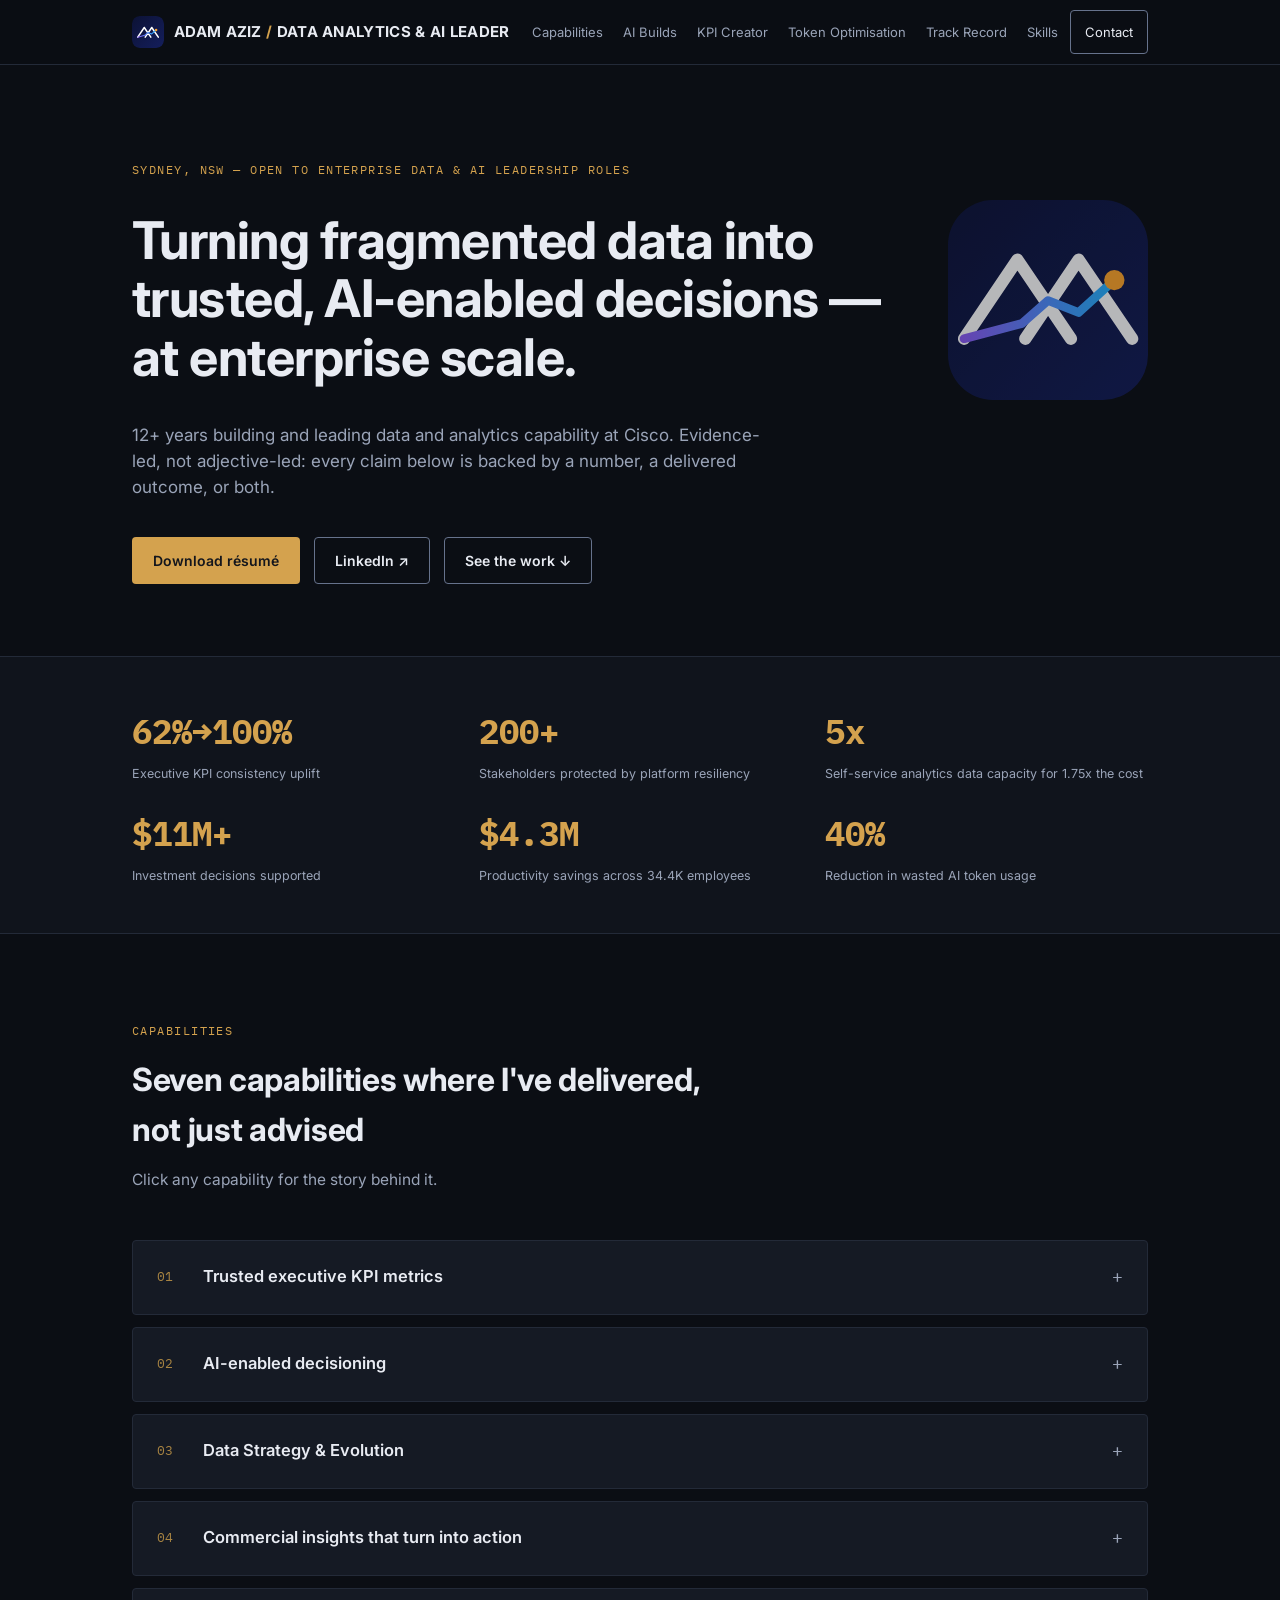
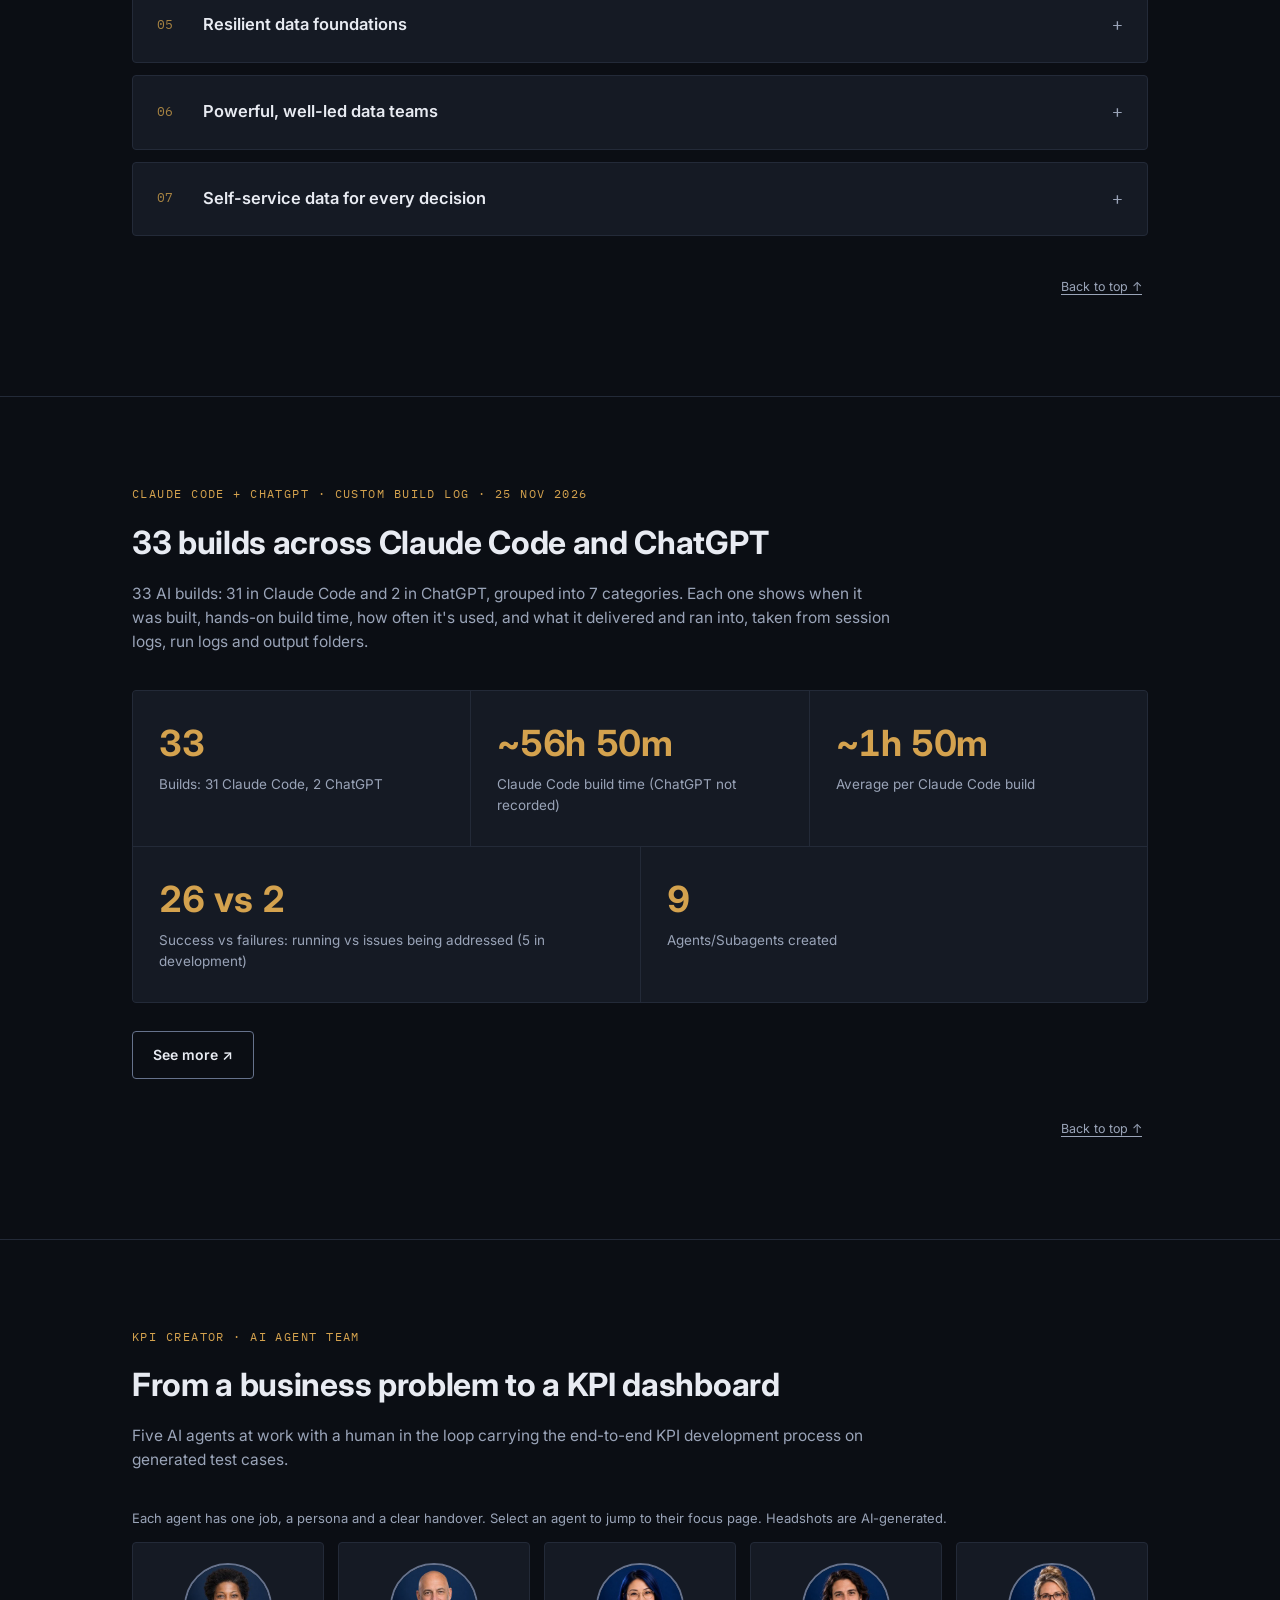
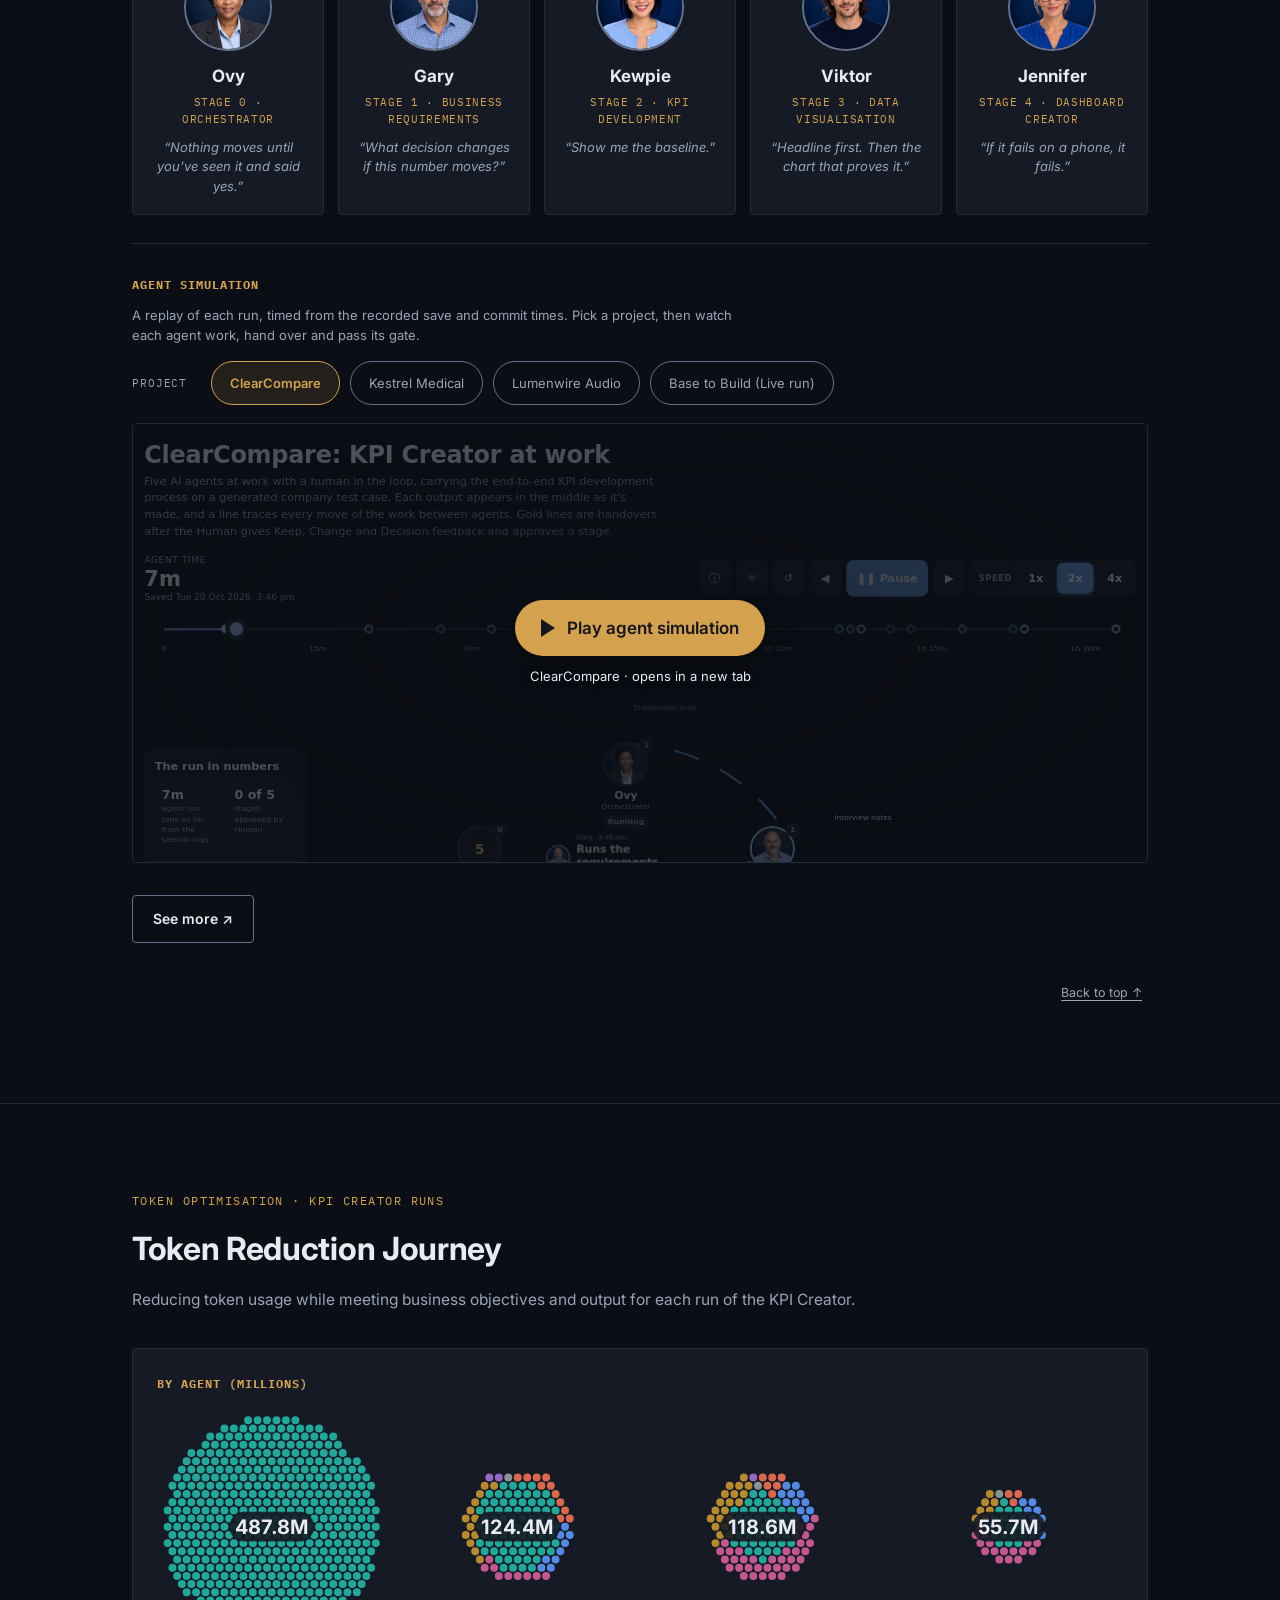
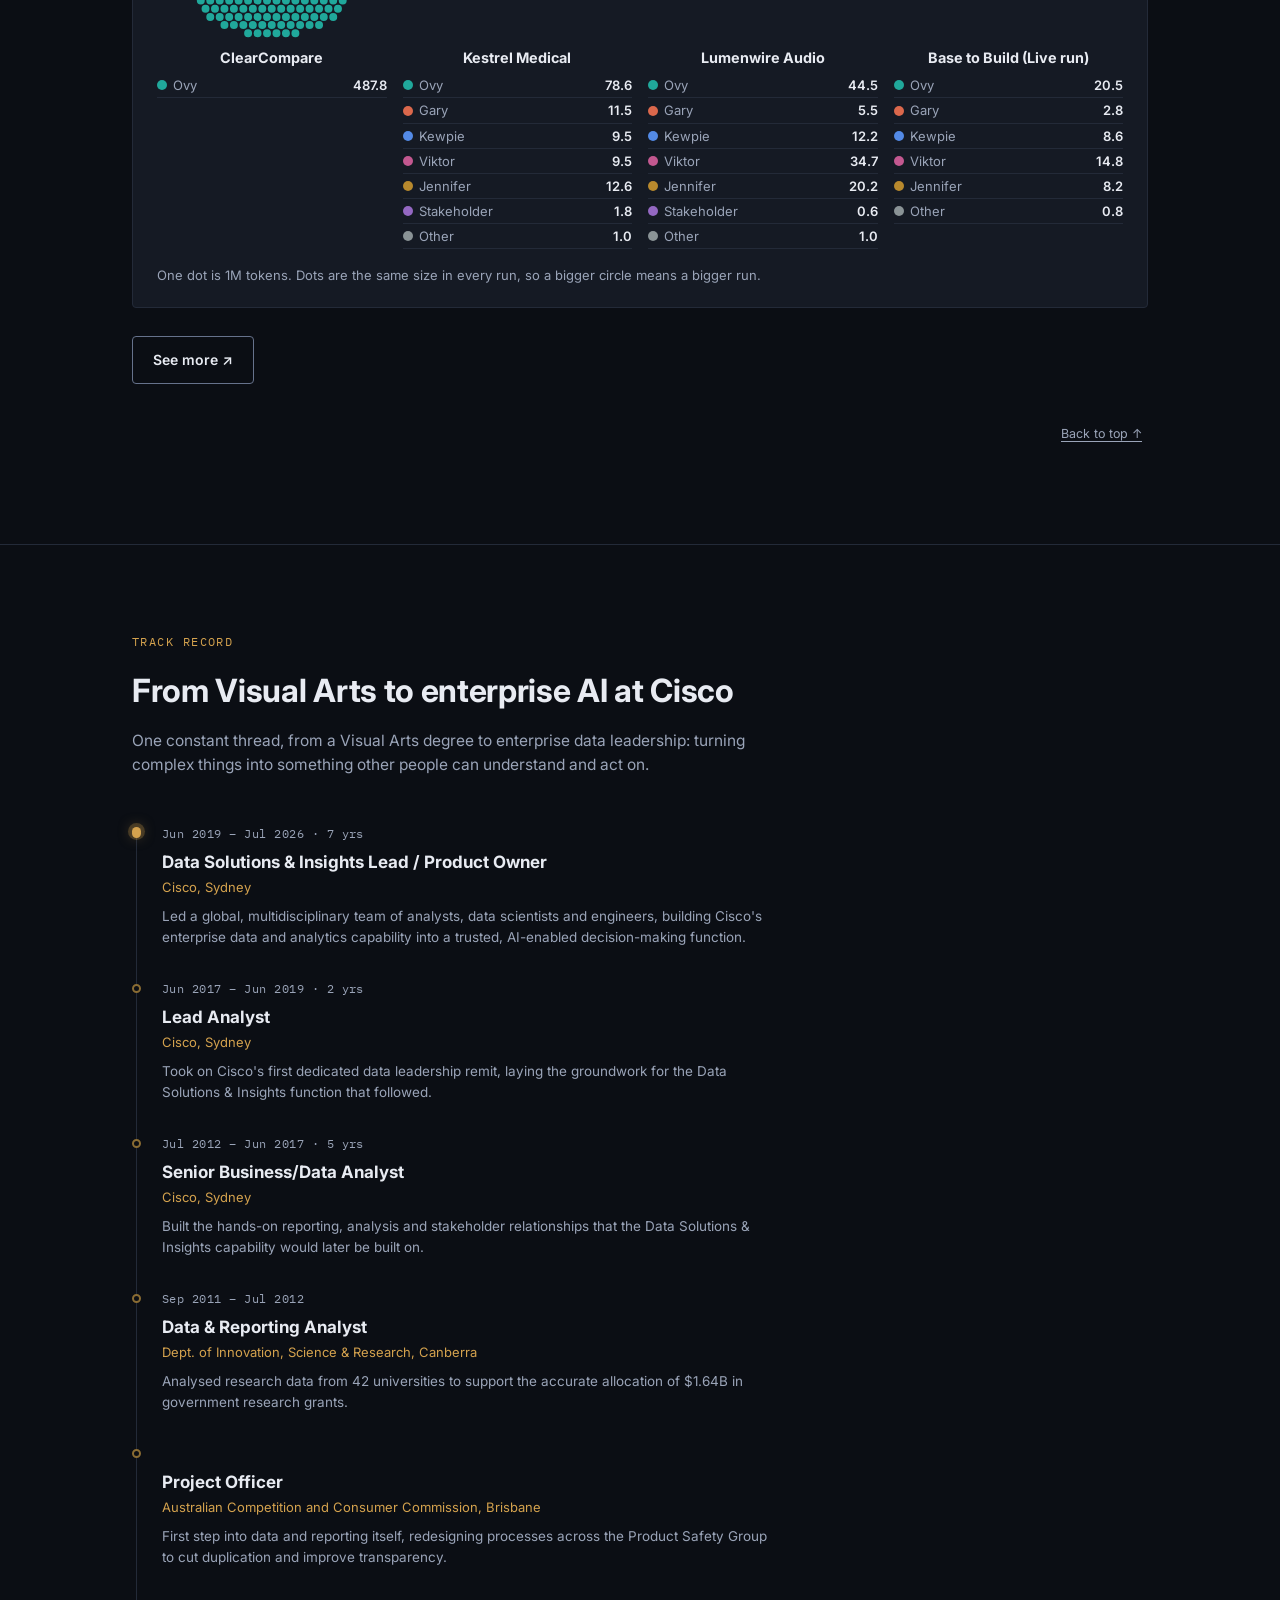
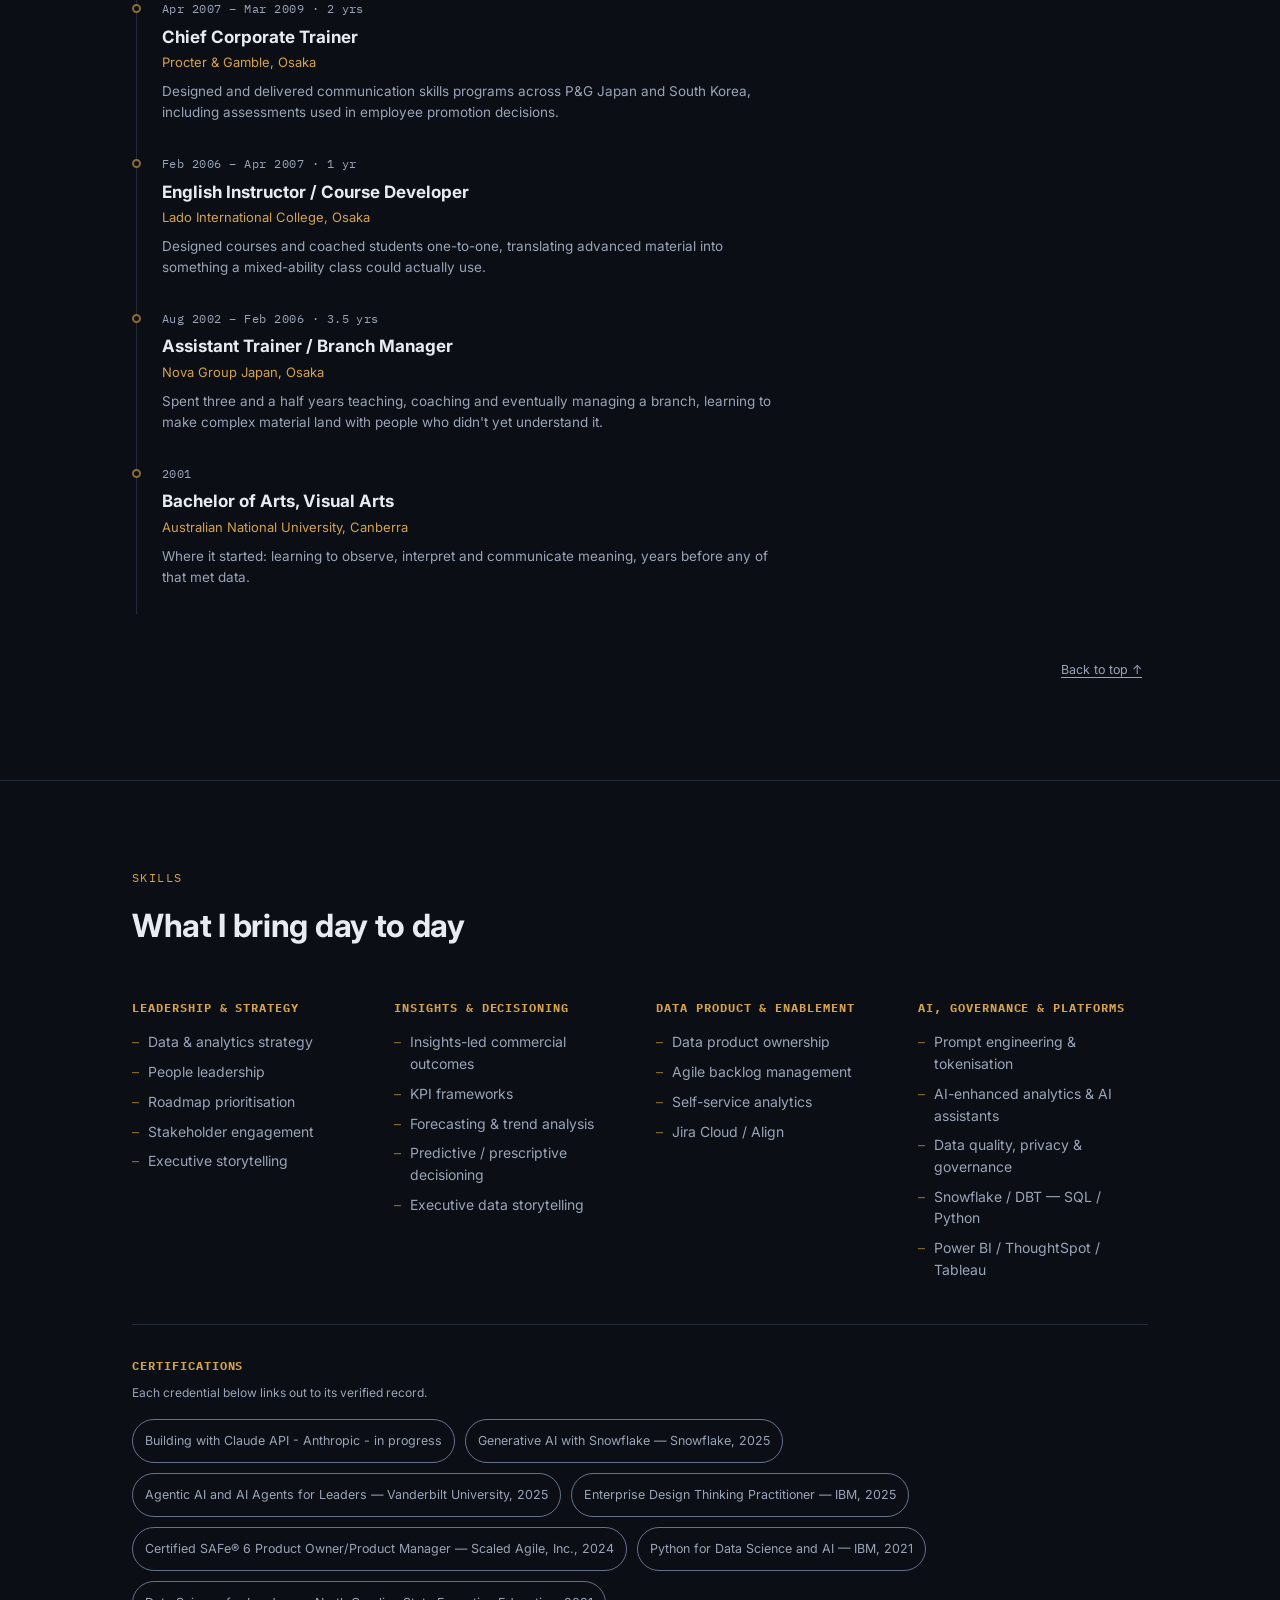
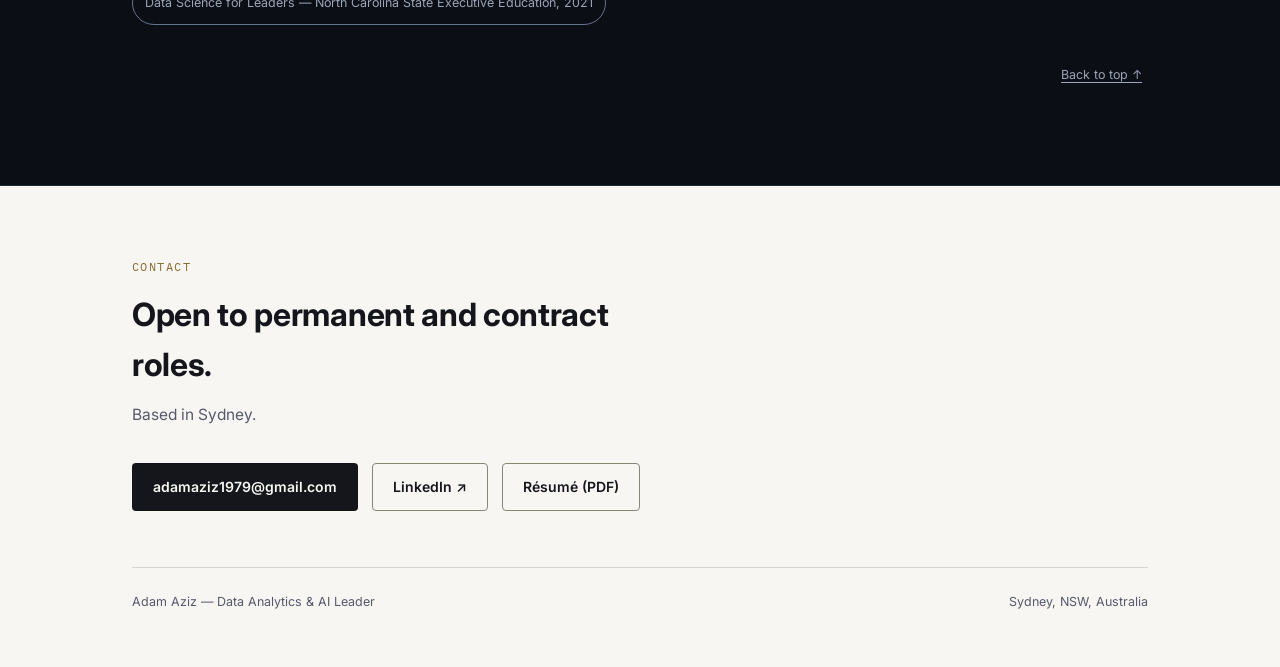
==== index.html @ 9c85c57e "AI Builds section: as at 25 Nov 2026 (matches AI Build Log) Co-Authored-By: Claude Opus 5.5 <noreply" ====
<!DOCTYPE html>
<html lang="en-AU">
<head>
<meta charset="UTF-8">
<meta name="viewport" content="width=device-width, initial-scale=1.0, viewport-fit=cover">
<meta name="color-scheme" content="dark">
<title>Adam Aziz, Data &amp; AI Leader</title>
<link rel="icon" type="image/png" sizes="32x32" href="assets/favicon-32.png">
<link rel="apple-touch-icon" href="assets/apple-touch-icon.png">
<meta property="og:type" content="website">
<meta property="og:title" content="Adam Aziz, Data &amp; AI Leader">
<meta property="og:description" content="Adam Aziz — data and analytics leader. Trusted executive KPI metrics, AI-enabled decisioning, commercial insights, resilient data foundations, team leadership, enterprise analytics modernisation.">
<meta property="og:url" content="https://adamaziz1979.github.io/AdamAziz_DataProfessional/">
<meta property="og:image" content="https://adamaziz1979.github.io/AdamAziz_DataProfessional/assets/og-adam-aziz-data-ai-leader.jpg">
<meta property="og:image:width" content="1200">
<meta property="og:image:height" content="627">
<meta property="og:image:alt" content="Adam Aziz, Data and AI Leader. Turning fragmented data into trusted, AI-enabled decisions at enterprise scale.">
<meta name="twitter:card" content="summary_large_image">
<meta name="twitter:title" content="Adam Aziz, Data &amp; AI Leader">
<meta name="twitter:description" content="Adam Aziz — data and analytics leader. Trusted executive KPI metrics, AI-enabled decisioning, commercial insights, resilient data foundations, team leadership, enterprise analytics modernisation.">
<meta name="twitter:image" content="https://adamaziz1979.github.io/AdamAziz_DataProfessional/assets/og-adam-aziz-data-ai-leader.jpg">
<meta name="description" content="Adam Aziz — data and analytics leader. Trusted executive KPI metrics, AI-enabled decisioning, commercial insights, resilient data foundations, team leadership, enterprise analytics modernisation.">
<link rel="preconnect" href="https://fonts.googleapis.com">
<link href="https://fonts.googleapis.com/css2?family=Inter:wght@400;500;600;700&family=IBM+Plex+Mono:wght@500;600&display=swap" rel="stylesheet">
<style>
  :root {
    --bg: #0b0e14;
    --bg-alt: #10141c;
    --panel: #151a24;
    --border: #232a38;
    --text: #e8ebf2;
    --text-dim: #9aa4b8;
    --accent: #d4a24e;
    --accent-dim: #8a6c33;
    --accent-soft: #a88442;
    --border-strong: #66728c;
    --white-line: #d8d5cd;
    --white-line-strong: #8a8578;
    --nav-glass: rgba(11, 14, 20, 0.88);
    --white-bg: #f7f6f3;
    --white-text: #14161c;
    --white-dim: #55596b;
    --mono: "IBM Plex Mono", ui-monospace, SFMono-Regular, Menlo, monospace;
    --sans: "Inter", -apple-system, BlinkMacSystemFont, "Segoe UI", sans-serif;
    --radius: 4px;
  }

  * { box-sizing: border-box; margin: 0; padding: 0; }

  html { scroll-behavior: smooth; }

  body {
    font-family: var(--sans);
    background: var(--bg);
    color: var(--text);
    line-height: 1.55;
    -webkit-font-smoothing: antialiased;
  }

  a { color: inherit; }

  .wrap {
    max-width: 1080px;
    margin: 0 auto;
    padding: 0 32px;
  }

  /* NAV */
  header.nav {
    position: sticky;
    top: 0;
    z-index: 50;
    background: var(--nav-glass);
    backdrop-filter: blur(8px);
    border-bottom: 1px solid var(--border);
  }

  .nav .wrap {
    display: flex;
    align-items: center;
    justify-content: space-between;
    height: 64px;
  }

  .nav-name {
    font-weight: 700;
    letter-spacing: 0.02em;
    font-size: 0.9375rem;
  }

  .nav-name span { color: var(--accent); }

  .nav-name { display: flex; align-items: center; min-width: 0; }
  .nav-logo { display: block; flex-shrink: 0; margin-right: 10px; border-radius: 8px; }
  .nav-logo img { display: block; width: 32px; height: 32px; border-radius: 8px; }
  .nav-logo:focus-visible { outline: 2px solid var(--accent); outline-offset: 2px; }

  .nav-links {
    display: flex;
    gap: 28px;
    list-style: none;
    font-size: 0.8125rem;
    color: var(--text-dim);
  }

  .nav-links a { text-decoration: none; transition: color 0.15s; }
  .nav-links a:hover { color: var(--accent); }

  .nav-links li:last-child a {
    color: var(--text);
    border: 1px solid var(--border);
    padding: 7px 14px;
    border-radius: var(--radius);
  }
  .nav-links li:last-child a:hover { border-color: var(--accent); color: var(--accent); }

  @media (max-width: 720px) {
    .nav-links { display: none; }
  }

  /* HERO */
  .hero {
    padding: 96px 0 72px;
    border-bottom: 1px solid var(--border);
  }

  .eyebrow {
    font-family: var(--mono);
    font-size: 0.75rem;
    letter-spacing: 0.12em;
    text-transform: uppercase;
    color: var(--accent);
    margin-bottom: 20px;
  }

  .hero h1 {
    font-size: clamp(2rem, 5vw, 3.25rem);
    font-weight: 700;
    line-height: 1.12;
    max-width: 780px;
    letter-spacing: -0.01em;
  }

  .hero-head { display: flex; align-items: center; justify-content: space-between; gap: 40px; }
  .hero-logo { flex-shrink: 0; width: 200px; height: 200px; border-radius: 45px; opacity: 0.7; }
  @media (max-width: 860px) { .hero-logo { width: 136px; height: 136px; border-radius: 31px; } }
  @media (max-width: 600px) {
    .hero-head { align-items: flex-start; gap: 16px; }
    .hero-logo { width: 64px; height: 64px; border-radius: 15px; margin-top: 6px; }
  }

  .hero p.lede {
    margin-top: 22px;
    max-width: 640px;
    font-size: 1.0625rem;
    color: var(--text-dim);
  }

  .hero-ctas {
    margin-top: 36px;
    display: flex;
    gap: 14px;
    flex-wrap: wrap;
  }

  .btn {
    display: inline-flex;
    align-items: center;
    gap: 8px;
    padding: 12px 20px;
    border-radius: var(--radius);
    font-size: 0.875rem;
    font-weight: 600;
    text-decoration: none;
    border: 1px solid transparent;
    transition: transform 0.15s, opacity 0.15s;
  }
  .btn:hover { transform: translateY(-1px); }

  .btn-primary { background: var(--accent); color: var(--white-text); }
  .btn-primary:hover { opacity: 0.92; }

  .btn-ghost { border-color: var(--border); color: var(--text); }
  .btn-ghost:hover { border-color: var(--accent); color: var(--accent); }

  /* STAT STRIP */
  .stats {
    padding: 48px 0;
    border-bottom: 1px solid var(--border);
    background: var(--bg-alt);
  }

  .stats .wrap {
    display: grid;
    grid-template-columns: repeat(4, 1fr);
    gap: 24px;
  }

  .stat .num {
    font-family: var(--mono);
    font-size: clamp(1.5rem, 3vw, 2.125rem);
    font-weight: 700;
    color: var(--accent);
  }

  .stat .label {
    margin-top: 6px;
    font-size: 0.7812rem;
    color: var(--text-dim);
  }

  @media (max-width: 720px) {
    .stats .wrap { grid-template-columns: repeat(2, 1fr); }
  }

  /* SECTION HEADS */
  section { padding: 88px 0; border-bottom: 1px solid var(--border); }

  .section-head { max-width: 620px; margin-bottom: 48px; }

  .section-tag {
    font-family: var(--mono);
    font-size: 0.75rem;
    letter-spacing: 0.12em;
    text-transform: uppercase;
    color: var(--accent);
    margin-bottom: 14px;
  }

  .section-head h2 {
    font-size: clamp(1.5rem, 3vw, 2rem);
    font-weight: 700;
    letter-spacing: -0.01em;
  }

  .section-head p { margin-top: 14px; color: var(--text-dim); font-size: 0.9688rem; }

  /* PILLARS */
  .pillars { display: flex; flex-direction: column; gap: 12px; }

  .pillar {
    border: 1px solid var(--border);
    border-radius: var(--radius);
    background: var(--panel);
    overflow: hidden;
  }

  .pillar-head {
    display: flex;
    align-items: center;
    gap: 20px;
    padding: 22px 24px;
    cursor: pointer;
    user-select: none;
  }

  .pillar-num {
    font-family: var(--mono);
    color: var(--accent-dim);
    font-size: 0.8125rem;
    width: 26px;
    flex-shrink: 0;
  }

  .pillar-title { font-weight: 600; font-size: 1.0312rem; flex: 1; }

  .pillar-toggle {
    font-family: var(--mono);
    color: var(--text-dim);
    font-size: 1.125rem;
    transition: transform 0.2s;
    flex-shrink: 0;
  }

  .pillar.open .pillar-toggle { transform: rotate(45deg); color: var(--accent); }

  .pillar-body {
    max-height: 0;
    overflow: hidden;
    transition: max-height 0.3s ease;
    border-top: 1px solid transparent;
  }

  .pillar-body-inner { padding: 26px 24px 30px 70px; }

  .star-grid {
    display: grid;
    grid-template-columns: 90px 1fr;
    row-gap: 14px;
    column-gap: 18px;
    font-size: 0.9062rem;
  }

  .star-label {
    font-family: var(--mono);
    color: var(--accent);
    font-size: 0.75rem;
    letter-spacing: 0.08em;
    text-transform: uppercase;
    padding-top: 2px;
  }

  .star-text { color: var(--text-dim); }
  .star-text strong { color: var(--text); font-weight: 600; }

  @media (max-width: 720px) {
    .pillar-body-inner { padding: 22px 20px 26px 20px; }
    .star-grid { grid-template-columns: 1fr; row-gap: 4px; }
    .star-label { margin-top: 10px; }
  }

  /* TIMELINE */
  .timeline-badge {
    font-family: var(--mono);
    font-size: 0.6562rem;
    letter-spacing: 0.08em;
    text-transform: uppercase;
    color: var(--accent);
    border: 1px solid var(--accent-dim);
    padding: 3px 8px;
    border-radius: 3px;
    margin-left: 10px;
    vertical-align: middle;
  }

  :root {
    --tl-foundations: #6ea8ff;
    --tl-ai: #d4a24e;
    --tl-pbr: #7fd9c4;
  }

  .tl-legend {
    display: flex;
    gap: 24px;
    flex-wrap: wrap;
    margin-bottom: 28px;
    font-size: 0.7812rem;
    color: var(--text-dim);
  }

  .tl-legend-item { display: flex; align-items: center; gap: 8px; }

  .tl-dot { width: 8px; height: 8px; border-radius: 50%; display: inline-block; }
  .tl-dot--foundations { background: var(--tl-foundations); }
  .tl-dot--ai { background: var(--tl-ai); }
  .tl-dot--pbr { background: var(--tl-pbr); }

  .tl-track {
    position: relative;
    display: flex;
    gap: 18px;
    overflow-x: auto;
    padding: 28px 4px 20px;
    scroll-snap-type: x proximity;
  }

  .tl-track::-webkit-scrollbar { height: 6px; }
  .tl-track::-webkit-scrollbar-thumb { background: var(--border); border-radius: 3px; }

  .tl-line {
    position: absolute;
    top: 0;
    left: 4px;
    right: 4px;
    height: 1px;
    background: var(--border);
  }

  .tl-card {
    scroll-snap-align: start;
    flex: 0 0 260px;
    border: 1px solid var(--border);
    border-top: 3px solid var(--tl-foundations);
    border-radius: var(--radius);
    background: var(--panel);
    padding: 20px;
  }

  .tl-card--ai { border-top-color: var(--tl-ai); }
  .tl-card--pbr { border-top-color: var(--tl-pbr); }

  .tl-quarter {
    font-family: var(--mono);
    font-size: 0.7188rem;
    letter-spacing: 0.06em;
    color: var(--text-dim);
    margin-bottom: 10px;
  }

  .tl-card h4 { font-size: 0.9062rem; font-weight: 600; margin-bottom: 10px; line-height: 1.3; }
  .tl-card p { font-size: 0.8125rem; color: var(--text-dim); }

  .tl-source {
    margin-top: 8px;
    font-size: 0.7812rem;
    color: var(--text-dim);
  }
  .tl-source a { color: var(--accent); text-decoration: none; }
  .tl-source a:hover { text-decoration: underline; }

  @media (max-width: 720px) {
    .tl-track { padding-top: 20px; }
    .tl-card { flex-basis: 240px; }
  }

  /* SKILLS */
  .skills-grid {
    display: grid;
    grid-template-columns: repeat(auto-fit, minmax(220px, 1fr));
    gap: 32px;
  }

  .skills-group h3 {
    font-family: var(--mono);
    font-size: 0.75rem;
    letter-spacing: 0.08em;
    text-transform: uppercase;
    color: var(--accent);
    margin-bottom: 14px;
  }

  .skills-group ul { list-style: none; display: flex; flex-direction: column; gap: 8px; }
  .skills-group li { font-size: 0.875rem; color: var(--text-dim); padding-left: 16px; position: relative; }
  .skills-group li::before { content: "\2013"; position: absolute; left: 0; color: var(--accent-dim); }

  .certs {
    margin-top: 44px;
    padding-top: 32px;
    border-top: 1px solid var(--border);
  }

  .certs h3 {
    font-family: var(--mono);
    font-size: 0.75rem;
    letter-spacing: 0.08em;
    text-transform: uppercase;
    color: var(--accent);
    margin-bottom: 16px;
  }

  .cert-list { display: flex; flex-wrap: wrap; gap: 10px; }
  .cert-chip {
    font-size: 0.7812rem;
    border: 1px solid var(--border);
    padding: 7px 12px;
    border-radius: 100px;
    color: var(--text-dim);
    text-decoration: none;
    display: inline-block;
    transition: border-color 0.15s, color 0.15s;
  }
  a.cert-chip:hover { border-color: var(--accent); color: var(--accent); }

  /* CONTACT / FOOTER */
  footer {
    padding: 72px 0 56px;
    background: var(--white-bg);
    color: var(--white-text);
  }

  footer .section-tag { color: var(--accent-dim); }

  footer h2 { font-size: clamp(1.5rem, 3vw, 2rem); font-weight: 700; letter-spacing: -0.01em; max-width: 520px; }

  footer p.lede { margin-top: 14px; color: var(--white-dim); font-size: 0.9688rem; max-width: 480px; }

  footer .btn-primary { background: var(--white-text); color: var(--white-bg); }
  footer .btn-ghost { border-color: var(--white-line-strong); color: var(--white-text); }
  footer .btn-ghost:hover { border-color: var(--white-text); color: var(--white-text); }

  .footer-meta {
    margin-top: 56px;
    padding-top: 24px;
    border-top: 1px solid var(--white-line);
    display: flex;
    justify-content: space-between;
    font-size: 0.7812rem;
    color: var(--white-dim);
    flex-wrap: wrap;
    gap: 10px;
  }

  /* ===== Content-update additions below — story paragraphs replace the STAR label grid ===== */
  .story { display: flex; flex-direction: column; gap: 14px; }
  .story p { margin: 0; font-size: 0.9062rem; line-height: 1.6; color: var(--text-dim); }
  .story p strong { color: var(--text); font-weight: 600; }
  .story ul { list-style: none; display: flex; flex-direction: column; gap: 8px; margin: 2px 0; }
  .story li { font-size: 0.9062rem; line-height: 1.55; color: var(--text-dim); padding-left: 18px; position: relative; }
  .story li::before { content: "\2013"; position: absolute; left: 0; color: var(--accent-dim); }
  .story li strong { color: var(--text); font-weight: 600; }

  .story-pair { display: grid; grid-template-columns: 1fr 1fr; gap: 32px; }
  .story-tag {
    font-family: var(--mono); font-size: 0.6875rem; letter-spacing: 0.08em; text-transform: uppercase;
    color: var(--accent-dim); margin-bottom: 12px; padding-bottom: 10px; border-bottom: 1px solid var(--border);
  }

  /* Longer content needs more room to expand than the original 900px cap allowed */
  .pillar.open .pillar-body { max-height: 2200px; border-top: 1px solid var(--border); }

  /* Six headline stats, three across */
  .stats .wrap { grid-template-columns: repeat(3, 1fr); }

  .certs-hint {
    font-size: 0.75rem; color: var(--text-dim); margin: -8px 0 16px;
  }

  /* Career track — vertical progression, newest role first */
  .career-track { position: relative; margin-top: 20px; padding-left: 30px; }
  .career-track::before {
    content: ""; position: absolute; left: 4px; top: 6px; bottom: 6px; width: 1px; background: var(--border);
  }
  .career-step { position: relative; padding-bottom: 32px; }
  .career-step:last-child { padding-bottom: 0; }
  .career-dot {
    position: absolute; left: -30px; top: 4px; width: 9px; height: 9px; border-radius: 50%;
    background: var(--bg); border: 2px solid var(--accent-dim);
  }
  .career-step.current .career-dot { background: var(--accent); border-color: var(--accent); }
  .career-period {
    font-family: var(--mono); font-size: 0.75rem; letter-spacing: 0.04em; color: var(--text-dim); margin-bottom: 5px;
  }
  .career-role { font-weight: 700; font-size: 1.0625rem; color: var(--text); }
  .career-org { font-size: 0.8125rem; color: var(--accent); margin-top: 2px; }
  .career-desc { margin-top: 9px; font-size: 0.8438rem; color: var(--text-dim); max-width: 620px; }

  @media (max-width: 720px) {
    .story-pair { grid-template-columns: 1fr; gap: 26px; }
  }

  /* AI BUILDS */
  .builds-head { max-width: 760px; margin-bottom: 36px; }

  .builds-stats {
    display: grid;
    grid-template-columns: repeat(6, 1fr);
    gap: 1px;
    background: var(--border);
    border: 1px solid var(--border);
    border-radius: var(--radius);
    overflow: hidden;
  }

  .builds-stat { background: var(--panel); padding: 32px 26px 30px; }
  .builds-stat:nth-child(-n+3) { grid-column: span 2; }
  .builds-stat:nth-child(n+4) { grid-column: span 3; }

  .builds-stat .num {
    font-size: clamp(1.75rem, 3.4vw, 2.25rem);
    font-weight: 700;
    line-height: 1.15;
    letter-spacing: -0.01em;
    font-variant-numeric: tabular-nums;
    color: var(--accent);
  }

  .builds-stat .label { margin-top: 10px; font-size: 0.8438rem; color: var(--text-dim); }

  .builds-more { margin-top: 28px; }

  /* Count-up (headline stats and AI Builds): the script adds .is-anim, then .in when the panel scrolls into view. Without the script, or with reduced motion, the figures show as written. */
  .count-up.is-anim .num,
  .count-up.is-anim .label {
    opacity: 0;
    transform: translateY(12px);
    transition: opacity 0.7s ease, transform 0.7s ease;
    transition-delay: var(--d, 0ms);
  }
  .count-up.is-anim.in .num,
  .count-up.is-anim.in .label { opacity: 1; transform: none; }

  @media (max-width: 700px) {
    .builds-stats { grid-template-columns: repeat(2, 1fr); }
    .builds-stat { padding: 24px 16px 22px; }
    .builds-stat:nth-child(n) { grid-column: auto; }
    .builds-stat:last-child { grid-column: 1 / -1; }
    .builds-stat .num { font-size: 1.5rem; }
  }

  /* Digital pollen background: add .has-anim-bg to the target section; the canvas is its first child.
     --anim-bleed-x / --anim-bleed-top / --anim-bleed-bottom let the pollen reach past the section's edges.
     Set width and height explicitly: an absolutely placed canvas with auto size grows itself on every resize. */
  .has-anim-bg{position:relative;isolation:isolate}
  .has-anim-bg>*{position:relative;z-index:1}
  .has-anim-bg>canvas.anim-bg{
    position:absolute;z-index:0;display:block;pointer-events:none;
    top:calc(-1 * var(--anim-bleed-top, 0px));
    left:calc(-1 * var(--anim-bleed-x, 0px));
    width:calc(100% + 2 * var(--anim-bleed-x, 0px));
    height:calc(100% + var(--anim-bleed-top, 0px) + var(--anim-bleed-bottom, 0px));
    -webkit-mask-image:linear-gradient(to bottom,transparent,#000 18%,#000 70%,transparent);
    mask-image:linear-gradient(to bottom,transparent,#000 18%,#000 70%,transparent)
  }
  /* ===== UX review changes ===== */
  :root { color-scheme: dark; }

  header.nav { top: env(safe-area-inset-top, 0px); }
  .wrap { padding-left: max(32px, env(safe-area-inset-left, 0px)); padding-right: max(32px, env(safe-area-inset-right, 0px)); }

  /* 4: keyboard focus, and collapsed content out of the tab order */
  a:focus-visible, .pillar-head:focus-visible { outline: 2px solid var(--accent); outline-offset: 3px; }
  .pillar-head:focus-visible { outline-offset: -3px; }
  .pillar-body { visibility: hidden; transition: max-height 0.3s ease, visibility 0s linear 0.3s; }
  .pillar.open .pillar-body { visibility: visible; transition-delay: 0s; }

  /* 5: touch targets of at least 44px */
  .nav-links { gap: 12px; flex-shrink: 0; }
  .nav-links a { display: inline-flex; align-items: center; min-height: 44px; padding: 0 8px; white-space: nowrap; }
  .cert-chip { display: inline-flex; align-items: center; min-height: 44px; }
  .tl-source a { display: inline-block; padding: 13px 4px; margin: -13px -4px; }

  /* 6: readable line length */
  .story { max-width: 560px; }

  /* 10: secondary links stay lighter than buttons, and never rely on colour alone */
  .story a, .tl-source a { font-weight: 500; text-decoration: underline; text-decoration-thickness: 1px; text-underline-offset: 3px; }

  /* 3: Back to top, desktop only */
  .to-top { margin-top: 28px; text-align: right; font-size: 0.7812rem; }
  .to-top a { display: inline-flex; align-items: center; min-height: 44px; padding: 0 6px; color: var(--text-dim); text-decoration: underline; text-decoration-thickness: 1px; text-underline-offset: 3px; }
  .to-top a:hover { color: var(--accent); }

  /* 1 and 2: section tabs. Bottom bar on phones upright, left rail on phones sideways. */
  .tabbar { display: none; }
  .tabbar a { display: flex; flex-direction: column; align-items: center; justify-content: center; gap: 4px; min-height: 56px; font-size: 0.6562rem; line-height: 1.1; text-align: center; text-decoration: none; color: var(--text-dim); }
  .tabbar svg { width: 22px; height: 22px; flex-shrink: 0; }
  .tabbar a.on { color: var(--accent); }

  @media (max-width: 720px) and (min-height: 541px) {
    .tabbar { position: fixed; z-index: 60; left: 0; right: 0; bottom: 0; display: flex; background: var(--panel); border-top: 1px solid var(--border); padding: 0 env(safe-area-inset-right, 0px) env(safe-area-inset-bottom, 0px) env(safe-area-inset-left, 0px); }
    .tabbar a { flex: 1; min-width: 0; border-top: 2px solid transparent; }
    .tabbar a.on { border-top-color: var(--accent); }
    footer { padding-bottom: calc(56px + 64px + env(safe-area-inset-bottom, 0px)); }
    .to-top { display: none; }
  }

  @media (max-height: 540px) and (pointer: coarse) {
    body { padding-left: calc(76px + env(safe-area-inset-left, 0px)); }
    header.nav { position: static; }
    .nav-links { display: none; }
    .tabbar { position: fixed; z-index: 60; top: 0; bottom: 0; left: 0; width: calc(76px + env(safe-area-inset-left, 0px)); display: flex; flex-direction: column; justify-content: center; overflow-y: auto; background: var(--panel); border-right: 1px solid var(--border); padding-left: env(safe-area-inset-left, 0px); }
    .tabbar a { flex: 0 0 auto; border-left: 2px solid transparent; }
    .tabbar a.on { border-left-color: var(--accent); }
    .to-top { display: none; }
  }

  /* 7: respect reduced motion */
  @media (prefers-reduced-motion: reduce) {
    html { scroll-behavior: auto; }
    *, *::before, *::after { transition: none !important; }
    .btn:hover { transform: none; }
  }
  /* ===== HTML standards changes ===== */
  /* 1: figures stay readable to screen readers and in print */
  .sr-only { position: absolute; width: 1px; height: 1px; padding: 0; margin: -1px; overflow: hidden; clip: rect(0, 0, 0, 0); white-space: nowrap; border: 0; }
  @media print {
    .count-up.is-anim .num, .count-up.is-anim .label { opacity: 1 !important; transform: none !important; }
  }

  /* 2: small gold text at 4.5:1 or better */
  .pillar-num, .story-tag { color: var(--accent-soft); }

  /* 3: control borders at 3:1 or better */
  .btn-ghost, .cert-chip, .nav-links li:last-child a { border-color: var(--border-strong); }

  /* 4: landmarks and skip link */
  .nav .wrap > nav { flex-shrink: 0; }
  main:focus { outline: none; }
  .skip-link { position: fixed; left: -9999px; top: 8px; }
  .skip-link:focus { left: max(16px, env(safe-area-inset-left, 0px)); top: max(8px, env(safe-area-inset-top, 0px)); z-index: 100; padding: 10px 14px; border-radius: var(--radius); background: var(--accent); color: var(--white-text); font-weight: 600; text-decoration: none; }

  /* 5: accordion heads are real buttons */
  button.pillar-head { width: 100%; background: none; border: 0; color: inherit; font: inherit; text-align: left; }
  /* ===== Capability 01 video ===== */
  /* Video sits top-right and the story wraps around it. Stacks above the text on narrow screens. */
  .cap-video { float: right; width: 42%; max-width: 400px; margin: 4px 0 20px 32px; }
  .pillar-body-inner::after { content: ""; display: block; clear: both; }
  .story.story-wrap { display: block; }
  .story.story-wrap > * + * { margin-top: 14px; }
  .story.story-wrap > ul { display: block; margin-top: 16px; }
  .story.story-wrap > ul + * { margin-top: 16px; }
  .story-wrap li + li { margin-top: 8px; }
  @media (max-width: 900px) {
    .cap-video { float: none; width: 100%; max-width: 560px; margin: 0 0 24px; }
  }
  .cap-video video { display: block; width: 100%; aspect-ratio: 16 / 9; background: #000; border: 1px solid var(--border); border-radius: var(--radius); }
  .cap-video figcaption { margin-top: 10px; font-size: 0.8125rem; color: var(--text-dim); }
  .cap-video figcaption strong { color: var(--text); font-weight: 600; }
  .cap-transcript summary { display: inline-flex; align-items: center; min-height: 44px; cursor: pointer; font-size: 0.8125rem; color: var(--text-dim); text-decoration: underline; text-decoration-thickness: 1px; text-underline-offset: 3px; }
  .cap-transcript p { margin-top: 8px; font-size: 0.8125rem; color: var(--text-dim); max-width: 560px; }
  .cap-video video:focus-visible, .cap-transcript summary:focus-visible { outline: 2px solid var(--accent); outline-offset: 3px; }
  .pillar.open .pillar-body { max-height: 3400px; }
  /* ===== Track record animation: the gold line draws as you scroll and each role lights up when it reaches it ===== */
  .career-track::after {
    content: ""; position: absolute; left: 4px; top: 6px; bottom: 6px; width: 1px; background: var(--accent);
    transform: scaleY(0); transform-origin: top; opacity: 0;
    box-shadow: 0 0 8px color-mix(in srgb, var(--accent) 55%, transparent);
  }
  .career-track.is-anim::after { transform: scaleY(var(--p, 0)); opacity: 1; }
  .career-spark {
    position: absolute; left: 4.5px; top: calc(6px + (100% - 12px) * var(--p, 0)); width: 9px; height: 9px; margin: -4.5px 0 0 -4.5px;
    border-radius: 50%; background: var(--accent); pointer-events: none; opacity: 0; transition: opacity 0.3s ease;
    box-shadow: 0 0 0 4px color-mix(in srgb, var(--accent) 25%, transparent), 0 0 14px color-mix(in srgb, var(--accent) 60%, transparent);
  }
  .career-track.is-anim .career-spark { opacity: 1; }
  /* Text fades in from top to bottom as the section first comes into view */
  .fx-ready .fx { opacity: 0; transform: translateY(10px); transition: opacity 0.7s ease, transform 0.7s ease; transition-delay: var(--d, 0s); }
  .fx-ready .fx.in { opacity: 1; transform: none; }
  .career-track.is-anim .career-dot { transition: background 0.35s ease, border-color 0.35s ease; }
  .career-track.is-anim .career-step.reached .career-dot { background: var(--accent); border-color: var(--accent); animation: careerPulse 0.9s ease-out; }
  @keyframes careerPulse {
    from { box-shadow: 0 0 0 0 color-mix(in srgb, var(--accent) 55%, transparent); }
    to { box-shadow: 0 0 0 12px transparent; }
  }
  @media (prefers-reduced-motion: reduce) {
    .career-track::after, .career-spark { display: none; }
  }
  @media print {
    .fx-ready .fx { opacity: 1 !important; transform: none !important; }
    .career-track::after, .career-spark { display: none; }
  }
  /* KPI Creator team: five agent cards, each opening that agent's page. 3 + 2 on tablets, 2 + 2 + 1 on phones. */
  .team-note { font-size: 0.8125rem; color: var(--text-dim); margin: 0 0 14px; }
  .kpi-agents { list-style: none; display: grid; grid-template-columns: repeat(5, 1fr); gap: 14px; margin: 0 0 28px; }
  .kpi-agents li { display: flex; }
  .kpi-agent {
    flex: 1; display: flex; flex-direction: column; align-items: center; padding: 20px 14px 18px; text-align: center; text-decoration: none; color: var(--text);
    background: var(--panel); border: 1px solid var(--border); border-radius: var(--radius); transition: border-color 0.15s;
  }
  .kpi-agent:hover { border-color: var(--accent); }
  .kpi-agent img { width: 88px; height: 88px; border-radius: 50%; object-fit: cover; border: 2px solid var(--border-strong); margin-bottom: 12px; transition: border-color 0.15s; }
  .kpi-agent:hover img { border-color: var(--accent); }
  .kpi-agent .name { font-size: 1.0625rem; font-weight: 700; }
  .kpi-agent .role { margin-top: 4px; font-family: var(--mono); font-size: 0.6875rem; letter-spacing: 0.06em; text-transform: uppercase; color: var(--accent); }
  .kpi-agent em { margin-top: 10px; font-size: 0.8125rem; line-height: 1.5; color: var(--text-dim); }
  @media (max-width: 1000px) {
    .kpi-agents { grid-template-columns: repeat(6, 1fr); }
    .kpi-agents li:nth-child(-n+3) { grid-column: span 2; }
    .kpi-agents li:nth-child(n+4) { grid-column: span 3; }
  }
  @media (max-width: 560px) {
    .kpi-agents { grid-template-columns: repeat(2, 1fr); gap: 12px; }
    .kpi-agents li:nth-child(n) { grid-column: auto; }
    .kpi-agents li:last-child { grid-column: 1 / -1; }
    .kpi-agent { padding: 16px 10px 14px; }
    .kpi-agent img { width: 72px; height: 72px; }
  }
  /* Six top links: between 721px and 860px, tighten the menu and the name so the name never spills out of the header */
  @media (min-width: 721px) and (max-width: 860px) {
    .nav-links { gap: 2px; }
    .nav-links a { padding-left: 6px; padding-right: 6px; min-width: 44px; justify-content: center; }
    .nav-links li:last-child a { padding-left: 12px; padding-right: 12px; }
    .nav-name { font-size: 0.8125rem; }
  }
  /* KPI Creator: Agent Simulation with a project selector. A faded live preview with one play link over it. */
  .kpi-sim { margin: 8px 0 32px; padding-top: 32px; border-top: 1px solid var(--border); }
  .kpi-sim-title { font-family: var(--mono); font-size: 0.75rem; letter-spacing: 0.08em; text-transform: uppercase; color: var(--accent); margin-bottom: 10px; }
  .kpi-sim-lead { font-size: 0.8125rem; color: var(--text-dim); max-width: 620px; margin-bottom: 16px; }
  .kpi-projects { border: 0; min-width: 0; display: flex; flex-wrap: wrap; align-items: center; gap: 10px; margin-bottom: 18px; }
  .kpi-projects legend { float: left; margin-right: 14px; font-family: var(--mono); font-size: 0.6875rem; letter-spacing: 0.08em; text-transform: uppercase; color: var(--text-dim); line-height: 44px; }
  .kpi-project { position: relative; display: inline-flex; cursor: pointer; }
  .kpi-project input { position: absolute; inset: 0; opacity: 0; margin: 0; cursor: pointer; }
  .kpi-project span {
    display: inline-flex; align-items: center; min-height: 44px; padding: 0 18px; font-size: 0.8125rem; color: var(--text-dim);
    border: 1px solid var(--border-strong); border-radius: 100px; transition: border-color 0.15s, color 0.15s, background 0.15s;
  }
  .kpi-project:hover span { border-color: var(--accent); color: var(--accent); }
  .kpi-project input:checked + span { border-color: var(--accent); color: var(--accent); font-weight: 600; background: color-mix(in srgb, var(--accent) 12%, var(--bg)); }
  .kpi-project input:focus-visible + span { outline: 2px solid var(--accent); outline-offset: 3px; }
  .kpi-thumb { position: relative; aspect-ratio: 16 / 9; max-height: 440px; width: 100%; border: 1px solid var(--border); border-radius: var(--radius); overflow: hidden; background: var(--bg); }
  .kpi-thumb iframe { position: absolute; top: 0; left: 0; width: 1440px; height: 810px; border: 0; transform-origin: 0 0; pointer-events: none; opacity: 0.38; filter: saturate(0.7); }
  .kpi-play {
    position: absolute; inset: 0; display: grid; place-content: center; justify-items: center; gap: 10px; text-decoration: none; color: var(--text);
    background: radial-gradient(ellipse at center, color-mix(in srgb, var(--bg) 55%, transparent), color-mix(in srgb, var(--bg) 20%, transparent) 70%);
  }
  .kpi-play .pill { display: inline-flex; align-items: center; gap: 12px; min-height: 56px; padding: 0 26px; border-radius: 999px; background: var(--accent); color: var(--white-text); font-weight: 600; font-size: 1.0625rem; box-shadow: 0 8px 30px rgba(0, 0, 0, 0.35); transition: transform 0.15s; }
  .kpi-play .tri { width: 0; height: 0; border-left: 14px solid currentColor; border-top: 9px solid transparent; border-bottom: 9px solid transparent; }
  .kpi-play .note { font-size: 0.8125rem; color: var(--text); text-shadow: 0 1px 6px var(--bg); }
  .kpi-play:hover .pill, .kpi-play:focus-visible .pill { transform: scale(1.04); }
  .kpi-play:focus-visible { outline: 3px solid var(--accent); outline-offset: -3px; border-radius: var(--radius); }
  @media (prefers-reduced-motion: reduce) { .kpi-thumb iframe { display: none; } .kpi-play .pill { transition: none; } }
  @media print { .kpi-thumb iframe { display: none; } }
  @media (max-width: 560px) { .kpi-play .pill { min-height: 48px; padding: 0 18px; font-size: 0.9375rem; } }
  /* ===== Cascade on first view: agents left to right, capabilities top to bottom, skills by column ===== */
  .cx-ready .cx { opacity: 0; transform: translate(var(--cx-x, 0), var(--cx-y, 12px)); transition: opacity 0.6s ease, transform 0.6s ease; transition-delay: var(--d, 0s); }
  .cx-ready .cx.in { opacity: 1; transform: none; }
  .kpi-agents.cx-ready .cx { --cx-x: -22px; --cx-y: 0px; }
  @media print { .cx-ready .cx { opacity: 1 !important; transform: none !important; } }
  /* Token Optimisation: thumbnail of the "By agent" dot chart from the token page. One link covers the card. */
  .tok-thumb {
    --tc1: #20a89b; --tc2: #db684c; --tc3: #538ae6; --tc4: #c35890; --tc5: #b8892d; --tc6: #9468c2; --tc7: #8a9396;
    position: relative; padding: 26px 24px 22px; background: var(--panel); border: 1px solid var(--border); border-radius: var(--radius); transition: border-color 0.15s;
  }
  .tok-thumb:hover { border-color: var(--accent); }
  .tok-title { font-family: var(--mono); font-size: 0.75rem; letter-spacing: 0.08em; text-transform: uppercase; color: var(--accent); margin-bottom: 18px; }
  .tok-swarms { display: grid; grid-template-columns: repeat(auto-fit, minmax(180px, 1fr)); gap: 16px; }
  .tok-sw { margin: 0; display: flex; flex-direction: column; align-items: center; }
  .tok-sw svg { width: 100%; max-width: 340px; height: auto; }
  .tok-sw svg g { fill: none; stroke-width: 0.84; stroke-linecap: round; }
  .tok-sw svg .c1 { stroke: var(--tc1); } .tok-sw svg .c2 { stroke: var(--tc2); } .tok-sw svg .c3 { stroke: var(--tc3); } .tok-sw svg .c4 { stroke: var(--tc4); }
  .tok-sw svg .c5 { stroke: var(--tc5); } .tok-sw svg .c6 { stroke: var(--tc6); } .tok-sw svg .c7 { stroke: var(--tc7); }
  .tok-sw svg rect { fill: var(--panel); fill-opacity: 0.88; }
  .tok-sw svg text { font-family: inherit; font-weight: 700; font-size: 2.1px; fill: var(--text); }
  .tok-sw figcaption { margin: 6px 0 4px; font-size: 0.9rem; font-weight: 700; }
  .tok-sw ul { list-style: none; margin: 0; padding: 0; width: 100%; max-width: 260px; font-size: 0.8125rem; color: var(--text-dim); }
  .tok-sw li { display: flex; align-items: center; gap: 6px; padding: 2px 0; border-bottom: 1px solid var(--border); }
  .tok-sw li b { margin-left: auto; color: var(--text); font-weight: 600; }
  .tok-sw li i { width: 10px; height: 10px; border-radius: 50%; flex: 0 0 auto; background: var(--tc1); }
  .tok-sw li i.r1 { background: var(--tc2); } .tok-sw li i.r2 { background: var(--tc3); } .tok-sw li i.r3 { background: var(--tc4); }
  .tok-sw li i.r4 { background: var(--tc5); } .tok-sw li i.r5 { background: var(--tc6); } .tok-sw li i.r6 { background: var(--tc7); }
  .tok-note { margin: 16px 0 0; font-size: 0.8125rem; color: var(--text-dim); }
  .tok-open { position: absolute; inset: 0; border-radius: var(--radius); }
  .tok-open:focus-visible { outline: 3px solid var(--accent); outline-offset: -3px; }
  @media (max-width: 560px) { .tok-thumb { padding: 22px 16px 18px; } .tok-sw svg { max-width: 200px; } }
  /* Seven top links: keep the name and the menu apart at every width. The role text drops out of the name from 721px to 1120px. */
  .nav-name .nav-role { color: inherit; }
  @media (min-width: 861px) { .nav-links { gap: 4px; } }
  @media (min-width: 721px) and (max-width: 1120px) {
    .nav-name { white-space: nowrap; }
    .nav-name .nav-role { display: none; }
  }
  @media (min-width: 721px) and (max-width: 860px) { .nav-links { font-size: 0.75rem; } }
</style>
</head>
<body id="top">

<a class="skip-link" href="#main">Skip to content</a>

<header class="nav">
  <div class="wrap">
    <div class="nav-name"><a class="nav-logo" href="#top" aria-label="Adam Aziz, back to top"><img src="assets/logo-aa.svg" alt="" width="32" height="32"></a><div class="nav-text">ADAM AZIZ<span class="nav-role"> <span>/</span> DATA ANALYTICS &amp; AI LEADER</span></div></div>
    <nav aria-label="Main">
    <ul class="nav-links">
      <li><a href="#capabilities">Capabilities</a></li>
      <li><a href="#ai-builds">AI Builds</a></li>
      <li><a href="#kpi-creator">KPI Creator</a></li>
      <li><a href="#token-optimisation">Token Optimisation</a></li>
      <li><a href="#track-record">Track Record</a></li>
      <li><a href="#skills">Skills</a></li>
      <li><a href="#contact">Contact</a></li>
    </ul>
    </nav>
  </div>
</header>

<main id="main" tabindex="-1">
<section class="hero has-anim-bg">
  <canvas class="anim-bg" aria-hidden="true" data-strength="strong" data-accent="110,168,255"></canvas>
  <div class="wrap">
    <div class="eyebrow">Sydney, NSW — Open to enterprise data &amp; AI leadership roles</div>
    <div class="hero-head">
      <h1>Turning fragmented data into trusted, AI-enabled decisions — at enterprise scale.</h1>
      <img class="hero-logo" src="assets/logo-aa-zoom.svg" alt="Adam Aziz logo" width="200" height="200">
    </div>
    <p class="lede">12+ years building and leading data and analytics capability at Cisco. Evidence-led, not adjective-led: every claim below is backed by a number, a delivered outcome, or both.</p>
    <div class="hero-ctas">
      <a class="btn btn-primary" href="AdamAzizMasterResume.pdf" target="_blank" rel="noopener">Download résumé</a>
      <a class="btn btn-ghost" href="https://www.linkedin.com/in/adamaziz1979/" target="_blank" rel="noopener">LinkedIn ↗</a>
      <a class="btn btn-ghost" href="#capabilities">See the work ↓</a>
    </div>
  </div>
</section>

<section class="stats" aria-label="Track record summary">
  <div class="wrap count-up">
    <div class="stat">
      <div class="num">62%→100%</div>
      <div class="label">Executive KPI consistency uplift</div>
    </div>
    <div class="stat">
      <div class="num">200+</div>
      <div class="label">Stakeholders protected by platform resiliency</div>
    </div>
    <div class="stat">
      <div class="num">5x</div>
      <div class="label">Self-service analytics data capacity for 1.75x the cost</div>
    </div>
    <div class="stat">
      <div class="num">$11M+</div>
      <div class="label">Investment decisions supported</div>
    </div>
    <div class="stat">
      <div class="num">$4.3M</div>
      <div class="label">Productivity savings across 34.4K employees</div>
    </div>
    <div class="stat">
      <div class="num">40%</div>
      <div class="label">Reduction in wasted AI token usage</div>
    </div>
  </div>
</section>

<section id="capabilities">
  <div class="wrap">
    <div class="section-head">
      <div class="section-tag">Capabilities</div>
      <h2>Seven capabilities where I've delivered, not just advised</h2>
      <p>Click any capability for the story behind it.</p>
    </div>

    <div class="pillars">

      <div class="pillar">
        <button type="button" class="pillar-head" data-toggle aria-expanded="false" aria-controls="pillar-1">
          <span class="pillar-num">01</span>
          <span class="pillar-title">Trusted executive KPI metrics</span>
          <span class="pillar-toggle" aria-hidden="true">+</span>
        </button>
        <div class="pillar-body" id="pillar-1">
          <div class="pillar-body-inner">
            <figure class="cap-video">
      <video controls preload="metadata" playsinline poster="assets/capability-01-trusted-kpi-metrics-poster.jpg" aria-describedby="cap1-video-note">
        <source src="assets/capability-01-trusted-kpi-metrics.mp4" type="video/mp4">
        <track kind="captions" src="assets/capability-01-trusted-kpi-metrics.vtt" srclang="en-AU" label="English" default>
        <p>Your browser can't play this video. <a href="assets/capability-01-trusted-kpi-metrics.mp4">Download it</a> instead.</p>
      </video>
      <figcaption id="cap1-video-note"><strong>Watch the 1-minute story.</strong> Voice-over by Natasha (AI voice), with captions.</figcaption>
      <details class="cap-transcript">
        <summary>Read the transcript</summary>
      <p>Nobody trusted the numbers. 70+ dashboards, 3-5 leadership escalations a month, and stakeholders double-checking every figure.</p>
      <p>Patching dashboards wasn't going to fix that. So I split the team's effort in two: long-term strategic reporting, and self-service for ad-hoc requests.</p>
      <p>Then we backed it with single-source-of-truth views, refresh schedules aligned to the warehouse, and tripwires to catch drift early.</p>
      <p>Closing the trust gap took just as much work: plain-English data catalogues, dashboards with a clear narrative, agreed measure definitions, and data literacy sessions, so people could challenge the numbers.</p>
      <p>The result? KPI consistency went from 62% to 100%, duplicate and end-of-life dashboards fell from 70+ to 46, escalations dropped to zero, and workspace health climbed from 60% to 93%.</p>
      <p>It's held ever since, with tripwire alerts still watching for variance above 2%.</p>
      <p>That's trusted executive KPI metrics.</p>
      </details>
    </figure>
            <div class="story story-wrap">
              <p>A number of high-level service KPIs were telling different stories depending on who you asked.</p>
              <p>Numbers spread across 70+ Power BI dashboards had drifted apart, generating 3-5 leadership escalations a month, and <strong>stakeholders had quietly stopped trusting any of them</strong>, double-checking every number before acting on it.</p>
              <p>Rebuilding that trust meant more than patching dashboards, so I split the team's effort in two: long-term strategic reporting on one side, self-service for ad-hoc requests on the other.</p>
              <ul>
                <li>Backed by <strong>single-source-of-truth views</strong></li>
                <li>Refresh schedules aligned to the warehouse</li>
                <li>Tripwires to catch drift before it reached anyone's desk</li>
              </ul>
              <p>Closing the trust gap itself took just as much work as the platform did:</p>
              <ul>
                <li>Accessible data catalogues with plain-English explanations in a consistent template</li>
                <li>Dashboards built around a clear narrative rather than a wall of numbers</li>
                <li>Upfront agreement with stakeholders on how each key measure should be calculated</li>
                <li>Data literacy sessions that empowered people to challenge the numbers instead of just accepting them</li>
              </ul>
              <p>Within a short time, KPI consistency climbed <strong>62% → 100%</strong>, duplicate and end-of life dashboards fell 70+ → 46, escalations dropped to zero, and workspace health rose 60% → 93%.</p>
              <p>A result that's held ever since through the same tripwire alerts still watching for variance above 2%.</p>
            </div>
          </div>
        </div>
      </div>

      <div class="pillar">
        <button type="button" class="pillar-head" data-toggle aria-expanded="false" aria-controls="pillar-2">
          <span class="pillar-num">02</span>
          <span class="pillar-title">AI-enabled decisioning</span>
          <span class="pillar-toggle" aria-hidden="true">+</span>
        </button>
        <div class="pillar-body" id="pillar-2">
          <div class="pillar-body-inner">
            <div class="story-pair">
              <div class="story">
                <div class="story-tag">AI Assistant</div>
                <p>In early 2025, the IT support function was running lean, fewer support agents after company layoffs, while reskilling toward an AI-enabled support model, and it showed:</p>
                <ul>
                  <li>Case spikes were handled reactively</li>
                  <li><strong>Executive leadership was often the last to know</strong>, hearing about problems only once they'd already escalated</li>
                </ul>
                <p>This led me to develop a two-tier tripwire system based on standard deviations over six months of case trends, tuned tighter for operations and looser for executives, then led the development of an <strong>AI Assistant</strong> to summarise the essential pieces of information using prompt engineering techniques such as question refinement, cognitive verifier and few-shot examples.</p>
                <p>We then surfaced these tripwire notifications up in IM chat – meeting where the user already is - and have it answer questions straight from a verified, business-ready SQL views.</p>
                <p>Case-spike analysis went <strong>from half a day to near-instant</strong>, and the surprises between operations and executive leadership simply stopped.</p>
              </div>
              <div class="story">
                <div class="story-tag">Performance-Based Refresh</div>
                <p>Cisco's laptop refresh programme had always <strong>run on age, not evidence</strong>: three years and you're up for refresh, regardless of whether a device was struggling or still going strong.</p>
                <p>That left asset management fragmented, budget handling inefficient, and refresh timing badly out of step with what users actually needed.</p>
                <p>Rather than reach for the obvious generative AI answer, I ran a genuine build-versus-buy evaluation, supervised learning, GenAI, pure statistical thresholds, before landing on <strong>unsupervised anomaly detection</strong>:</p>
                <ul>
                  <li>No training data to maintain</li>
                  <li>None of GenAI's hallucination risk</li>
                  <li>A model that scaled naturally as the device landscape changed</li>
                </ul>
                <p>Ranking real performance from CPU, RAM, memory pressure and disk telemetry, combined with app usage-based personas, it became the foundation for AI-enabled laptop performance scoring, an intelligent refresh decision engine and predictive stock forecasting, turning refresh decisions evidence-based and unlocking <strong>millions of dollars</strong> in potential savings.</p>
              </div>
            </div>
          </div>
        </div>
      </div>

      <div class="pillar">
        <button type="button" class="pillar-head" data-toggle aria-expanded="false" aria-controls="pillar-3">
          <span class="pillar-num">03</span>
          <span class="pillar-title">Data Strategy &amp; Evolution</span>
          <span class="pillar-toggle" aria-hidden="true">+</span>
        </button>
        <div class="pillar-body" id="pillar-3">
          <div class="pillar-body-inner">
            <div class="story">
              <p>Nine quarters, three phases: how Cisco's Data Solutions &amp; Insights capability moved from reporting foundations, through AI-assisted analytics, to persona-based, AI-enabled decisioning.</p>
              <p class="tl-source">View the full mapping ↗ <a href="https://adamaziz1979.github.io/dsi_evolution/" target="_blank" rel="noopener">Data Strategy &amp; Evolution</a></p>
            </div>
          </div>
        </div>
      </div>

      <div class="pillar">
        <button type="button" class="pillar-head" data-toggle aria-expanded="false" aria-controls="pillar-4">
          <span class="pillar-num">04</span>
          <span class="pillar-title">Commercial insights that turn into action</span>
          <span class="pillar-toggle" aria-hidden="true">+</span>
        </button>
        <div class="pillar-body" id="pillar-4">
          <div class="pillar-body-inner">
            <div class="story-pair">
              <div class="story">
                <div class="story-tag">MacBook Air M5 Standardisation</div>
                <p>When RAM costs rose and new supply tariffs pushed Apple's M5 MacBook Pro pricing up, every future Mac refresh using those models was set to get materially more expensive, <strong>a cost increase nobody had budgeted for</strong> and nobody had proven was actually necessary.</p>
                <p>So I had the team quantify CPU and RAM performance across the entire Mac and Windows fleet, benchmarked it against the new M5 MacBook Air, and forecast the cost avoidance of <strong>standardising on the Air instead of the Pro</strong>.</p>
                <p>The evidence made the decision straightforward:</p>
                <ul>
                  <li>1.5x the performance of the M4 generation, double the M3</li>
                  <li><strong>23% less</strong> than the M5 14 inch and under half the cost of the 16 inch</li>
                  <li>Comfortably meeting the needs of over 87% of Mac users globally</li>
                </ul>
                <p>Enough to make the Air Cisco's new standard on the spot.</p>
              </div>
              <div class="story">
                <div class="story-tag">Finance Budget Proposal</div>
                <p>As AI tools became part of daily work, the same signal kept showing up in laptop performance and app-usage data: a growing group of engineers and AI developers whose <strong>devices simply couldn't keep pace with what their jobs now demanded</strong>.</p>
                <p>I used Python to analyse historical device performance, isolated the users with anomalous CPU and RAM growth, and cross-checked those spikes against the applications actually driving them, developer tools and IDEs with AI add-ons among them, before <strong>building the case for Finance with Power BI visualisations</strong>.</p>
                <p>I didn't expect it to be approved on the spot, and it wasn't; the goal was to put verified evidence on Finance's radar early and <strong>keep advocating with that same evidence into the next financial year</strong>, rather than wait for the problem to force a rushed decision.</p>
              </div>
            </div>
          </div>
        </div>
      </div>

      <div class="pillar">
        <button type="button" class="pillar-head" data-toggle aria-expanded="false" aria-controls="pillar-5">
          <span class="pillar-num">05</span>
          <span class="pillar-title">Resilient data foundations</span>
          <span class="pillar-toggle" aria-hidden="true">+</span>
        </button>
        <div class="pillar-body" id="pillar-5">
          <div class="pillar-body-inner">
            <div class="story">
              <p>After the team migrated to Snowflake, <strong>we were constantly on the back foot</strong>.</p>
              <p>Inconsistent changes to data tables triggered rework and re-deployments, and when errors surfaced in the KPIs stakeholders depended on every week, tracing them back through BI tools, transformations and source ingestion took far too long.</p>
              <p>Made worse by external teams wanting direct warehouse access, which put over 200 stakeholders at risk every time credentials rotated.</p>
              <p>I tasked the data engineers to rebuild around a <strong>DBT transformation and governance layer</strong> instead:</p>
              <ul>
                <li>Data lineage for faster root-cause tracing</li>
                <li>Data warehouse health KPIs alerting the team to ETL failure rates, unexpected ingestion volume changes and load duration</li>
                <li>Cataloguing moved from Alation to DBT Docs</li>
                <li>Every table change goes through development, peer review and automated tests to release, with full version history for troubleshooting</li>
              </ul>
              <p>External access was replaced with secure AWS S3 data sharing, removing the disruption risk entirely.</p>
              <p>Warehouse volume dropped <strong>42%</strong> (355 to 205 tables/views), with 517.2M stagnant rows removed and disruptions down from 1-2 a quarter to zero.</p>
            </div>
          </div>
        </div>
      </div>

      <div class="pillar">
        <button type="button" class="pillar-head" data-toggle aria-expanded="false" aria-controls="pillar-6">
          <span class="pillar-num">06</span>
          <span class="pillar-title">Powerful, well-led data teams</span>
          <span class="pillar-toggle" aria-hidden="true">+</span>
        </button>
        <div class="pillar-body" id="pillar-6">
          <div class="pillar-body-inner">
            <div class="story">
              <p>The team's skill profile had grown around the old data ops model when powerful data warehouses and AI-infused tools didn't exist.</p>
              <p>Analysts were valued for how fast they could turn around an ad-hoc request, spent too much time dashboard-building, and rewarded for describing a situation in numbers rather than building a case for what to do about it.</p>
              <p><strong>Speed was the metric. Actionable insights wasn't.</strong></p>
              <p>So I rebuilt the model around a different question: not how fast can we answer this, but how well-placed are we to answer the next ten questions like it.</p>
              <p>That meant focusing less on building and defining calculations inside the dashboards themselves and more on:</p>
              <ul>
                <li>Developing robust, custom <strong>SQL queries and ETL processes</strong> underneath them for dashboards and reports to simply consume</li>
                <li>Deepening the team's advanced SQL and Python skills and data visualisation fundamentals along the way</li>
                <li>Building for self-service so people could serve themselves instead of queuing behind an analyst</li>
              </ul>
              <p>A stronger SQL layer changes what a team can build. It doesn't change how they work, so alongside it, I:</p>
              <ul>
                <li>Coached analysts to build narratives that connect the dots and compel decision-makers to act, not just describe a situation in numbers</li>
                <li>Understood what motivated each person, so the business got their best work and they owned their craft</li>
                <li>Built and evolved a mission statement together with the team and stakeholders rather than handing one down</li>
              </ul>
              <p>What grew out of it was exactly what the old model couldn't produce: a fragmented reporting function turned into <strong>a multi-year, AI-enabled analytics capability</strong>, focused on setting up self-service analytics for success and future-proofing our data operations.</p>
            </div>
          </div>
        </div>
      </div>

      <div class="pillar">
        <button type="button" class="pillar-head" data-toggle aria-expanded="false" aria-controls="pillar-7">
          <span class="pillar-num">07</span>
          <span class="pillar-title">Self-service data for every decision</span>
          <span class="pillar-toggle" aria-hidden="true">+</span>
        </button>
        <div class="pillar-body" id="pillar-7">
          <div class="pillar-body-inner">
            <div class="story-pair">
              <div class="story">
                <div class="story-tag">Self-Service Rollout</div>
                <p>A third of all data requests were simple enough that no one should have needed an analyst, yet they cost 512 hours of stakeholder wait time and <strong>$58K in lost productivity</strong> a year, pulling analysts away from the work that actually needed them.</p>
                <p>I introduced <strong><a href="https://www.thoughtspot.com/" target="_blank" rel="noopener">ThoughtSpot</a></strong> as a self-service layer instead, built entirely on the same verified, governed datasets used for executive KPI dashboards, so speed never came at the cost of trust, then added <strong><a href="https://www.thoughtspot.com/product/agents" target="_blank" rel="noopener">Spotter</a></strong> as a natural-language GPT layer on top for forecasting and correlation analysis, with new users automatically enrolled in onboarding material from day one.</p>
                <p>Adoption grew from <strong>46 to 196 users</strong> (+326%), monthly queries from 8.1K to 19.2K (+137%), while the data team's own request workload fell 33%, freeing an estimated 738 hours and $68.9K a year for higher-value work.</p>
              </div>
              <div class="story">
                <div class="story-tag">Direct Vendor Partnership</div>
                <p>ThoughtSpot ran as an internal shared service through Cisco's Data &amp; Analytics Office, and as our user base grew across three other departments, that arrangement stopped making sense:</p>
                <ul>
                  <li>We were being <strong>cross-charged at a higher rate</strong> than dealing with the vendor directly</li>
                  <li>Administration depended on an internal support team with limited capacity that was slow to respond</li>
                  <li>The DnA Office wasn't upgrading to the latest ThoughtSpot version, so the newest technical and AI capabilities never reached us</li>
                </ul>
                <p>Rather than keep absorbing that cost and lag, I partnered with other organisational data leads and went direct to ThoughtSpot's account management team to <strong>stand up our own instance</strong>.</p>
                <p>Negotiating the contract terms and cost ourselves and agreeing to share that cost across the departments now using it, trading a shared service for one we owned and controlled outright.</p>
                <p>That direct relationship put full administration and the latest capabilities in our own hands, and gave us the leverage to build the commercial case for a capacity uplift:</p>
                <ul>
                  <li>Switching to a $70K/250M-row option delivered <strong>2.86x better value</strong> than the $40K/50M-row option</li>
                  <li>65% lower cost per million rows</li>
                  <li>5x the capacity for only 1.75x the cost</li>
                </ul>
              </div>
            </div>
          </div>
        </div>
      </div>

    </div>
    <p class="to-top"><a href="#top">Back to top ↑</a></p>
  </div>
</section>

<section id="ai-builds">
  <div class="wrap">
    <div class="section-head builds-head">
      <div class="section-tag">Claude Code + ChatGPT · Custom build log · 25 Nov 2026</div>
      <h2>33 builds across Claude Code and ChatGPT</h2>
      <p>33 AI builds: 31 in Claude Code and 2 in ChatGPT, grouped into 7 categories. Each one shows when it was built, hands-on build time, how often it's used, and what it delivered and ran into, taken from session logs, run logs and output folders.</p>
    </div>

    <div class="builds-stats count-up">
      <div class="builds-stat">
        <div class="num">33</div>
        <div class="label">Builds: 31 Claude Code, 2 ChatGPT</div>
      </div>
      <div class="builds-stat">
        <div class="num">~56h 50m</div>
        <div class="label">Claude Code build time (ChatGPT not recorded)</div>
      </div>
      <div class="builds-stat">
        <div class="num">~1h 50m</div>
        <div class="label">Average per Claude Code build</div>
      </div>
      <div class="builds-stat">
        <div class="num">26 vs 2</div>
        <div class="label">Success vs failures: running vs issues being addressed (5 in development)</div>
      </div>
      <div class="builds-stat">
        <div class="num">9</div>
        <div class="label">Agents/Subagents created</div>
      </div>
    </div>

    <div class="builds-more">
      <a class="btn btn-ghost" href="https://adamaziz1979.github.io/AI_Build_Log/" target="_blank" rel="noopener">See more ↗</a>
    </div>
    <p class="to-top"><a href="#top">Back to top ↑</a></p>
  </div>
</section>

<section id="kpi-creator">
  <div class="wrap">
    <div class="section-head builds-head">
      <div class="section-tag">KPI Creator · AI agent team</div>
      <h2>From a business problem to a KPI dashboard</h2>
      <p>Five AI agents at work with a human in the loop carrying the end-to-end KPI development process on generated test cases.</p>
    </div>

    <p class="team-note">Each agent has one job, a persona and a clear handover. Select an agent to jump to their focus page. Headshots are AI-generated.</p>
    <ul class="kpi-agents">
        <li>
          <a class="kpi-agent" href="https://adamaziz1979.github.io/kpi-creator/end-to-end.html#ovy" target="_blank" rel="noopener">
            <img src="assets/kpi-creator-ovy.jpg" width="88" height="88" alt="" loading="lazy" decoding="async">
            <span class="name">Ovy</span>
            <span class="role">Stage 0 · Orchestrator</span>
            <em>“Nothing moves until you’ve seen it and said yes.”</em>
          </a>
        </li>
        <li>
          <a class="kpi-agent" href="https://adamaziz1979.github.io/kpi-creator/end-to-end.html#gary" target="_blank" rel="noopener">
            <img src="assets/kpi-creator-gary.jpg" width="88" height="88" alt="" loading="lazy" decoding="async">
            <span class="name">Gary</span>
            <span class="role">Stage 1 · Business Requirements</span>
            <em>“What decision changes if this number moves?”</em>
          </a>
        </li>
        <li>
          <a class="kpi-agent" href="https://adamaziz1979.github.io/kpi-creator/end-to-end.html#kewpie" target="_blank" rel="noopener">
            <img src="assets/kpi-creator-kewpie.jpg" width="88" height="88" alt="" loading="lazy" decoding="async">
            <span class="name">Kewpie</span>
            <span class="role">Stage 2 · KPI Development</span>
            <em>“Show me the baseline.”</em>
          </a>
        </li>
        <li>
          <a class="kpi-agent" href="https://adamaziz1979.github.io/kpi-creator/end-to-end.html#viktor" target="_blank" rel="noopener">
            <img src="assets/kpi-creator-viktor.jpg" width="88" height="88" alt="" loading="lazy" decoding="async">
            <span class="name">Viktor</span>
            <span class="role">Stage 3 · Data Visualisation</span>
            <em>“Headline first. Then the chart that proves it.”</em>
          </a>
        </li>
        <li>
          <a class="kpi-agent" href="https://adamaziz1979.github.io/kpi-creator/end-to-end.html#jennifer" target="_blank" rel="noopener">
            <img src="assets/kpi-creator-jennifer.jpg" width="88" height="88" alt="" loading="lazy" decoding="async">
            <span class="name">Jennifer</span>
            <span class="role">Stage 4 · Dashboard Creator</span>
            <em>“If it fails on a phone, it fails.”</em>
          </a>
        </li>
    </ul>

    <div class="kpi-sim">
      <h3 class="kpi-sim-title">Agent Simulation</h3>
      <p class="kpi-sim-lead">A replay of each run, timed from the recorded save and commit times. Pick a project, then watch each agent work, hand over and pass its gate.</p>
      <fieldset class="kpi-projects">
        <legend>Project</legend>
        <label class="kpi-project"><input type="radio" name="kpi-project" value="clearcompare" checked><span>ClearCompare</span></label>
        <label class="kpi-project"><input type="radio" name="kpi-project" value="kestrel-medical"><span>Kestrel Medical</span></label>
        <label class="kpi-project"><input type="radio" name="kpi-project" value="lumenwire-audio"><span>Lumenwire Audio</span></label>
        <label class="kpi-project"><input type="radio" name="kpi-project" value="base-to-build"><span>Base to Build (Live run)</span></label>
      </fieldset>
      <div class="kpi-thumb" id="kpi-thumb">
        <iframe id="kpi-thumb-frame" src="simulations/clearcompare.html" title="Preview of the ClearCompare Agent Simulation" tabindex="-1" aria-hidden="true" loading="lazy"></iframe>
        <a class="kpi-play" id="kpi-play" href="simulations/clearcompare.html" target="_blank" rel="noopener">
          <span class="pill"><span class="tri" aria-hidden="true"></span>Play agent simulation</span>
          <span class="note" id="kpi-play-note">ClearCompare · opens in a new tab</span>
        </a>
      </div>
    </div>

    <div class="builds-more">
      <a class="btn btn-ghost" href="https://adamaziz1979.github.io/kpi-creator/end-to-end.html" target="_blank" rel="noopener">See more ↗</a>
    </div>
    <p class="to-top"><a href="#top">Back to top ↑</a></p>
  </div>
</section>

<section id="token-optimisation">
  <div class="wrap">
    <div class="section-head builds-head">
      <div class="section-tag">Token Optimisation · KPI Creator runs</div>
      <h2>Token Reduction Journey</h2>
      <p>Reducing token usage while meeting business objectives and output for each run of the KPI Creator.</p>
    </div>

    <div class="tok-thumb">
      <h3 class="tok-title">By agent (millions)</h3>
      <div class="tok-swarms">
        <figure class="tok-sw">
          <svg viewBox="-12.13 -12.13 24.26 24.26" role="img" aria-label="ClearCompare: 488 dots, 487.8M tokens"><g class="c1"><title>Ovy: 487.8M</title><path d="M0.00 0.00h0M-0.50 -0.87h0M0.50 -0.87h0M0.50 0.87h0M-0.50 0.87h0M1.00 0.00h0M-1.00 0.00h0M0.00 -1.73h0M0.00 1.73h0M-1.50 -0.87h0M1.50 -0.87h0M1.50 0.87h0M-1.50 0.87h0M-1.00 -1.73h0M1.00 -1.73h0M1.00 1.73h0M-1.00 1.73h0M2.00 0.00h0M-2.00 0.00h0M-0.50 -2.60h0M0.50 -2.60h0M0.50 2.60h0M-0.50 2.60h0M-2.00 -1.73h0M2.00 -1.73h0M2.00 1.73h0M-2.00 1.73h0M-2.50 -0.87h0M2.50 -0.87h0M2.50 0.87h0M-2.50 0.87h0M-1.50 -2.60h0M1.50 -2.60h0M1.50 2.60h0M-1.50 2.60h0M3.00 0.00h0M-3.00 0.00h0M0.00 -3.46h0M0.00 3.46h0M-3.00 -1.73h0M3.00 -1.73h0M3.00 1.73h0M-3.00 1.73h0M-1.00 -3.46h0M1.00 -3.46h0M1.00 3.46h0M-1.00 3.46h0M-2.50 -2.60h0M2.50 -2.60h0M2.50 2.60h0M-2.50 2.60h0M-3.50 -0.87h0M3.50 -0.87h0M3.50 0.87h0M-3.50 0.87h0M-2.00 -3.46h0M2.00 -3.46h0M2.00 3.46h0M-2.00 3.46h0M4.00 0.00h0M-4.00 0.00h0M-0.50 -4.33h0M0.50 -4.33h0M0.50 4.33h0M-0.50 4.33h0M-3.50 -2.60h0M3.50 -2.60h0M3.50 2.60h0M-3.50 2.60h0M-4.00 -1.73h0M4.00 -1.73h0M4.00 1.73h0M-4.00 1.73h0M-1.50 -4.33h0M1.50 -4.33h0M1.50 4.33h0M-1.50 4.33h0M-3.00 -3.46h0M3.00 -3.46h0M3.00 3.46h0M-3.00 3.46h0M-4.50 -0.87h0M4.50 -0.87h0M4.50 0.87h0M-4.50 0.87h0M-2.50 -4.33h0M2.50 -4.33h0M2.50 4.33h0M-2.50 4.33h0M5.00 0.00h0M-5.00 0.00h0M0.00 -5.20h0M0.00 5.20h0M-4.50 -2.60h0M4.50 -2.60h0M4.50 2.60h0M-4.50 2.60h0M-1.00 -5.20h0M1.00 -5.20h0M1.00 5.20h0M-1.00 5.20h0M-4.00 -3.46h0M4.00 -3.46h0M4.00 3.46h0M-4.00 3.46h0M-5.00 -1.73h0M5.00 -1.73h0M5.00 1.73h0M-5.00 1.73h0M-2.00 -5.20h0M2.00 -5.20h0M2.00 5.20h0M-2.00 5.20h0M-3.50 -4.33h0M3.50 -4.33h0M3.50 4.33h0M-3.50 4.33h0M-5.50 -0.87h0M5.50 -0.87h0M5.50 0.87h0M-5.50 0.87h0M-3.00 -5.20h0M3.00 -5.20h0M3.00 5.20h0M-3.00 5.20h0M6.00 0.00h0M-6.00 0.00h0M-0.50 -6.06h0M0.50 -6.06h0M0.50 6.06h0M-0.50 6.06h0M-5.00 -3.46h0M5.00 -3.46h0M5.00 3.46h0M-5.00 3.46h0M-5.50 -2.60h0M5.50 -2.60h0M5.50 2.60h0M-5.50 2.60h0M-1.50 -6.06h0M1.50 -6.06h0M1.50 6.06h0M-1.50 6.06h0M-4.50 -4.33h0M4.50 -4.33h0M4.50 4.33h0M-4.50 4.33h0M-6.00 -1.73h0M6.00 -1.73h0M6.00 1.73h0M-6.00 1.73h0M-2.50 -6.06h0M2.50 -6.06h0M2.50 6.06h0M-2.50 6.06h0M-4.00 -5.20h0M4.00 -5.20h0M4.00 5.20h0M-4.00 5.20h0M-6.50 -0.87h0M6.50 -0.87h0M6.50 0.87h0M-6.50 0.87h0M0.00 -6.93h0M0.00 6.93h0M-6.00 -3.46h0M6.00 -3.46h0M6.00 3.46h0M-6.00 3.46h0M-1.00 -6.93h0M1.00 -6.93h0M1.00 6.93h0M-1.00 6.93h0M-3.50 -6.06h0M3.50 -6.06h0M3.50 6.06h0M-3.50 6.06h0M-5.50 -4.33h0M5.50 -4.33h0M5.50 4.33h0M-5.50 4.33h0M-6.50 -2.60h0M6.50 -2.60h0M6.50 2.60h0M-6.50 2.60h0M7.00 0.00h0M-7.00 0.00h0M-2.00 -6.93h0M2.00 -6.93h0M2.00 6.93h0M-2.00 6.93h0M-5.00 -5.20h0M5.00 -5.20h0M5.00 5.20h0M-5.00 5.20h0M-7.00 -1.73h0M7.00 -1.73h0M7.00 1.73h0M-7.00 1.73h0M-3.00 -6.93h0M3.00 -6.93h0M3.00 6.93h0M-3.00 6.93h0M-4.50 -6.06h0M4.50 -6.06h0M4.50 6.06h0M-4.50 6.06h0M-7.50 -0.87h0M7.50 -0.87h0M7.50 0.87h0M-7.50 0.87h0M-0.50 -7.79h0M0.50 -7.79h0M0.50 7.79h0M-0.50 7.79h0M-6.50 -4.33h0M6.50 -4.33h0M6.50 4.33h0M-6.50 4.33h0M-7.00 -3.46h0M7.00 -3.46h0M7.00 3.46h0M-7.00 3.46h0M-1.50 -7.79h0M1.50 -7.79h0M1.50 7.79h0M-1.50 7.79h0M-6.00 -5.20h0M6.00 -5.20h0M6.00 5.20h0M-6.00 5.20h0M-7.50 -2.60h0M7.50 -2.60h0M7.50 2.60h0M-7.50 2.60h0M-4.00 -6.93h0M4.00 -6.93h0M4.00 6.93h0M-4.00 6.93h0M8.00 0.00h0M-8.00 0.00h0M-2.50 -7.79h0M2.50 -7.79h0M2.50 7.79h0M-2.50 7.79h0M-5.50 -6.06h0M5.50 -6.06h0M5.50 6.06h0M-5.50 6.06h0M-8.00 -1.73h0M8.00 -1.73h0M8.00 1.73h0M-8.00 1.73h0M-3.50 -7.79h0M3.50 -7.79h0M3.50 7.79h0M-3.50 7.79h0M-5.00 -6.93h0M5.00 -6.93h0M5.00 6.93h0M-5.00 6.93h0M-8.50 -0.87h0M8.50 -0.87h0M8.50 0.87h0M-8.50 0.87h0M0.00 -8.66h0M0.00 8.66h0M-7.50 -4.33h0M7.50 -4.33h0M7.50 4.33h0M-7.50 4.33h0M-1.00 -8.66h0M1.00 -8.66h0M1.00 8.66h0M-1.00 8.66h0M-7.00 -5.20h0M7.00 -5.20h0M7.00 5.20h0M-7.00 5.20h0M-8.00 -3.46h0M8.00 -3.46h0M8.00 3.46h0M-8.00 3.46h0M-2.00 -8.66h0M2.00 -8.66h0M2.00 8.66h0M-2.00 8.66h0M-6.50 -6.06h0M6.50 -6.06h0M6.50 6.06h0M-6.50 6.06h0M-8.50 -2.60h0M8.50 -2.60h0M8.50 2.60h0M-8.50 2.60h0M-4.50 -7.79h0M4.50 -7.79h0M4.50 7.79h0M-4.50 7.79h0M9.00 0.00h0M-9.00 0.00h0M-3.00 -8.66h0M3.00 -8.66h0M3.00 8.66h0M-3.00 8.66h0M-6.00 -6.93h0M6.00 -6.93h0M6.00 6.93h0M-6.00 6.93h0M-9.00 -1.73h0M9.00 -1.73h0M9.00 1.73h0M-9.00 1.73h0M-0.50 -9.53h0M0.50 -9.53h0M0.50 9.53h0M-0.50 9.53h0M-4.00 -8.66h0M4.00 -8.66h0M4.00 8.66h0M-4.00 8.66h0M-5.50 -7.79h0M5.50 -7.79h0M5.50 7.79h0M-5.50 7.79h0M-8.00 -5.20h0M8.00 -5.20h0M8.00 5.20h0M-8.00 5.20h0M-8.50 -4.33h0M8.50 -4.33h0M8.50 4.33h0M-8.50 4.33h0M-9.50 -0.87h0M9.50 -0.87h0M9.50 0.87h0M-9.50 0.87h0M-1.50 -9.53h0M1.50 -9.53h0M1.50 9.53h0M-1.50 9.53h0M-7.50 -6.06h0M7.50 -6.06h0M7.50 6.06h0M-7.50 6.06h0M-9.00 -3.46h0M9.00 -3.46h0M9.00 3.46h0M-9.00 3.46h0M-2.50 -9.53h0M2.50 -9.53h0M2.50 9.53h0M-2.50 9.53h0M-7.00 -6.93h0M7.00 -6.93h0M7.00 6.93h0M-7.00 6.93h0M-9.50 -2.60h0M9.50 -2.60h0M9.50 2.60h0M-9.50 2.60h0M-5.00 -8.66h0M5.00 -8.66h0M5.00 8.66h0M-5.00 8.66h0M10.00 0.00h0M-10.00 0.00h0M-3.50 -9.53h0M3.50 -9.53h0M3.50 9.53h0M-3.50 9.53h0M-6.50 -7.79h0M6.50 -7.79h0M6.50 7.79h0M-6.50 7.79h0M-10.00 -1.73h0M10.00 -1.73h0M10.00 1.73h0M-10.00 1.73h0M0.00 -10.39h0M0.00 10.39h0M-9.00 -5.20h0M9.00 -5.20h0M9.00 5.20h0M-9.00 5.20h0M-1.00 -10.39h0M1.00 -10.39h0M1.00 10.39h0M-1.00 10.39h0M-8.50 -6.06h0M8.50 -6.06h0M8.50 6.06h0M-8.50 6.06h0M-9.50 -4.33h0M9.50 -4.33h0M9.50 4.33h0M-9.50 4.33h0M-4.50 -9.53h0M4.50 -9.53h0M4.50 9.53h0M-4.50 9.53h0M-6.00 -8.66h0M6.00 -8.66h0M6.00 8.66h0M-6.00 8.66h0M-10.50 -0.87h0M10.50 -0.87h0M10.50 0.87h0M-10.50 0.87h0M-2.00 -10.39h0M2.00 -10.39h0M2.00 10.39h0M-2.00 10.39h0M-8.00 -6.93h0M8.00 -6.93h0M8.00 6.93h0M-8.00 6.93h0M-10.00 -3.46h0M10.00 -3.46h0M10.00 3.46h0M-10.00 3.46h0M-3.00 -10.39h0M3.00 -10.39h0M3.00 10.39h0M-3.00 10.39h0M-7.50 -7.79h0M7.50 -7.79h0M7.50 7.79h0M-7.50 7.79h0M-10.50 -2.60h0M10.50 -2.60h0M10.50 2.60h0M-10.50 2.60h0M-5.50 -9.53h0M5.50 -9.53h0M5.50 9.53h0M-5.50 9.53h0M11.00 0.00h0M-11.00 0.00h0M-4.00 -10.39h0M4.00 -10.39h0M4.00 10.39h0M-4.00 10.39h0M-7.00 -8.66h0M7.00 -8.66h0M7.00 8.66h0M-7.00 8.66h0M-11.00 -1.73h0M11.00 -1.73h0M11.00 1.73h0M-11.00 1.73h0M-0.50 -11.26h0M0.50 -11.26h0M0.50 11.26h0M-0.50 11.26h0M-9.50 -6.06h0M9.50 -6.06h0M9.50 6.06h0M-9.50 6.06h0M-10.00 -5.20h0M10.00 -5.20h0M10.00 5.20h0M-10.00 5.20h0M-1.50 -11.26h0M1.50 -11.26h0M1.50 11.26h0M-1.50 11.26h0M-9.00 -6.93h0M9.00 -6.93h0M9.00 6.93h0M-9.00 6.93h0M-10.50 -4.33h0M10.50 -4.33h0M10.50 4.33h0M-10.50 4.33h0M-2.50 -11.26h0M2.50 -11.26h0M2.50 11.26h0M-2.50 11.26h0M-5.00 -10.39h0M5.00 -10.39h0M5.00 10.39h0M-5.00 10.39h0M-6.50 -9.53h0M6.50 -9.53h0M6.50 9.53h0M-6.50 9.53h0M-8.50 -7.79h0"/></g><rect x="-4.48" y="-1.58" width="8.96" height="3.15" rx="1.58"/><text x="0" y="0.76" text-anchor="middle">487.8M</text></svg>
          <figcaption>ClearCompare</figcaption>
          <ul><li><i class="r0"></i>Ovy<b>487.8</b></li></ul>
        </figure>
        <figure class="tok-sw">
          <svg viewBox="-12.13 -12.13 24.26 24.26" role="img" aria-label="Kestrel Medical: 124 dots, 124.4M tokens"><g class="c1"><title>Ovy: 78.6M</title><path d="M0.00 0.00h0M-0.50 -0.87h0M0.50 -0.87h0M0.50 0.87h0M-0.50 0.87h0M1.00 0.00h0M-1.00 0.00h0M0.00 -1.73h0M0.00 1.73h0M-1.50 -0.87h0M1.50 -0.87h0M1.50 0.87h0M-1.50 0.87h0M-1.00 -1.73h0M1.00 -1.73h0M1.00 1.73h0M-1.00 1.73h0M2.00 0.00h0M-2.00 0.00h0M-0.50 -2.60h0M0.50 -2.60h0M0.50 2.60h0M-0.50 2.60h0M-2.00 -1.73h0M2.00 -1.73h0M2.00 1.73h0M-2.00 1.73h0M-2.50 -0.87h0M2.50 -0.87h0M2.50 0.87h0M-2.50 0.87h0M-1.50 -2.60h0M1.50 -2.60h0M1.50 2.60h0M-1.50 2.60h0M3.00 0.00h0M-3.00 0.00h0M0.00 -3.46h0M0.00 3.46h0M-3.00 -1.73h0M3.00 -1.73h0M3.00 1.73h0M-3.00 1.73h0M-1.00 -3.46h0M1.00 -3.46h0M1.00 3.46h0M-1.00 3.46h0M-2.50 -2.60h0M2.50 -2.60h0M2.50 2.60h0M-2.50 2.60h0M-3.50 -0.87h0M3.50 -0.87h0M3.50 0.87h0M-3.50 0.87h0M-2.00 -3.46h0M2.00 -3.46h0M2.00 3.46h0M-2.00 3.46h0M4.00 0.00h0M-4.00 0.00h0M-0.50 -4.33h0M0.50 -4.33h0M0.50 4.33h0M-0.50 4.33h0M-3.50 -2.60h0M3.50 -2.60h0M3.50 2.60h0M-3.50 2.60h0M-4.00 -1.73h0M4.00 -1.73h0M4.00 1.73h0M-4.00 1.73h0M-1.50 -4.33h0M1.50 -4.33h0M1.50 4.33h0M-1.50 4.33h0M-3.00 -3.46h0M3.00 -3.46h0"/></g><g class="c2"><title>Gary: 11.5M</title><path d="M0.00 -5.20h0M1.00 -5.20h0M2.00 -5.20h0M2.50 -4.33h0M3.00 -5.20h0M3.50 -4.33h0M4.00 -3.46h0M4.50 -2.60h0M5.00 -1.73h0M4.50 -0.87h0M5.50 -0.87h0"/></g><g class="c3"><title>Kewpie: 9.5M</title><path d="M5.00 0.00h0M5.50 0.87h0M4.50 0.87h0M5.00 1.73h0M4.50 2.60h0M4.00 3.46h0M3.00 3.46h0M3.50 4.33h0M2.50 4.33h0"/></g><g class="c4"><title>Viktor: 9.5M</title><path d="M3.00 5.20h0M2.00 5.20h0M1.00 5.20h0M0.00 5.20h0M-1.00 5.20h0M-2.00 5.20h0M-2.50 4.33h0M-3.50 4.33h0M-3.00 3.46h0"/></g><g class="c5"><title>Jennifer: 12.6M</title><path d="M-4.00 3.46h0M-4.50 2.60h0M-5.00 1.73h0M-4.50 0.87h0M-5.50 0.87h0M-5.00 0.00h0M-5.50 -0.87h0M-4.50 -0.87h0M-5.00 -1.73h0M-4.50 -2.60h0M-4.00 -3.46h0M-3.50 -4.33h0M-2.50 -4.33h0"/></g><g class="c6"><title>Stakeholder: 1.8M</title><path d="M-3.00 -5.20h0M-2.00 -5.20h0"/></g><g class="c7"><title>Other: 1.0M</title><path d="M-1.00 -5.20h0"/></g><rect x="-4.48" y="-1.58" width="8.96" height="3.15" rx="1.58"/><text x="0" y="0.76" text-anchor="middle">124.4M</text></svg>
          <figcaption>Kestrel Medical</figcaption>
          <ul><li><i class="r0"></i>Ovy<b>78.6</b></li><li><i class="r1"></i>Gary<b>11.5</b></li><li><i class="r2"></i>Kewpie<b>9.5</b></li><li><i class="r3"></i>Viktor<b>9.5</b></li><li><i class="r4"></i>Jennifer<b>12.6</b></li><li><i class="r5"></i>Stakeholder<b>1.8</b></li><li><i class="r6"></i>Other<b>1.0</b></li></ul>
        </figure>
        <figure class="tok-sw">
          <svg viewBox="-12.13 -12.13 24.26 24.26" role="img" aria-label="Lumenwire Audio: 119 dots, 118.6M tokens"><g class="c1"><title>Ovy: 44.5M</title><path d="M0.00 0.00h0M-0.50 -0.87h0M0.50 -0.87h0M0.50 0.87h0M-0.50 0.87h0M1.00 0.00h0M-1.00 0.00h0M0.00 -1.73h0M0.00 1.73h0M-1.50 -0.87h0M1.50 -0.87h0M1.50 0.87h0M-1.50 0.87h0M-1.00 -1.73h0M1.00 -1.73h0M1.00 1.73h0M-1.00 1.73h0M2.00 0.00h0M-2.00 0.00h0M-0.50 -2.60h0M0.50 -2.60h0M0.50 2.60h0M-0.50 2.60h0M-2.00 -1.73h0M2.00 -1.73h0M2.00 1.73h0M-2.00 1.73h0M-2.50 -0.87h0M2.50 -0.87h0M2.50 0.87h0M-2.50 0.87h0M-1.50 -2.60h0M1.50 -2.60h0M1.50 2.60h0M-1.50 2.60h0M3.00 0.00h0M-3.00 0.00h0M0.00 -3.46h0M0.00 3.46h0M-3.00 -1.73h0M3.00 -1.73h0M3.00 1.73h0M-3.00 1.73h0M-1.00 -3.46h0"/></g><g class="c2"><title>Gary: 5.5M</title><path d="M0.00 -5.20h0M0.50 -4.33h0M1.00 -5.20h0M1.00 -3.46h0M1.50 -4.33h0M2.00 -5.20h0"/></g><g class="c3"><title>Kewpie: 12.2M</title><path d="M2.00 -3.46h0M2.50 -4.33h0M3.50 -4.33h0M3.00 -3.46h0M2.50 -2.60h0M4.00 -3.46h0M3.50 -2.60h0M4.50 -2.60h0M4.00 -1.73h0M5.00 -1.73h0M3.50 -0.87h0M4.50 -0.87h0"/></g><g class="c4"><title>Viktor: 34.7M</title><path d="M5.50 -0.87h0M4.00 0.00h0M5.00 0.00h0M4.50 0.87h0M3.50 0.87h0M5.00 1.73h0M4.00 1.73h0M4.50 2.60h0M3.50 2.60h0M4.00 3.46h0M2.50 2.60h0M3.00 3.46h0M3.50 4.33h0M2.00 3.46h0M2.50 4.33h0M2.00 5.20h0M1.50 4.33h0M1.00 3.46h0M1.00 5.20h0M0.50 4.33h0M0.00 5.20h0M-0.50 4.33h0M-1.00 5.20h0M-1.00 3.46h0M-1.50 4.33h0M-2.00 5.20h0M-2.00 3.46h0M-2.50 4.33h0M-3.50 4.33h0M-3.00 3.46h0M-2.50 2.60h0M-4.00 3.46h0M-3.50 2.60h0M-4.50 2.60h0M-4.00 1.73h0"/></g><g class="c5"><title>Jennifer: 20.2M</title><path d="M-5.00 1.73h0M-3.50 0.87h0M-4.50 0.87h0M-4.00 0.00h0M-5.00 0.00h0M-5.50 -0.87h0M-4.50 -0.87h0M-3.50 -0.87h0M-5.00 -1.73h0M-4.00 -1.73h0M-4.50 -2.60h0M-3.50 -2.60h0M-4.00 -3.46h0M-2.50 -2.60h0M-3.00 -3.46h0M-3.50 -4.33h0M-2.00 -3.46h0M-2.50 -4.33h0M-2.00 -5.20h0M-1.50 -4.33h0"/></g><g class="c6"><title>Stakeholder: 0.6M</title><path d="M-1.00 -5.20h0"/></g><g class="c7"><title>Other: 1.0M</title><path d="M-0.50 -4.33h0"/></g><rect x="-4.48" y="-1.58" width="8.96" height="3.15" rx="1.58"/><text x="0" y="0.76" text-anchor="middle">118.6M</text></svg>
          <figcaption>Lumenwire Audio</figcaption>
          <ul><li><i class="r0"></i>Ovy<b>44.5</b></li><li><i class="r1"></i>Gary<b>5.5</b></li><li><i class="r2"></i>Kewpie<b>12.2</b></li><li><i class="r3"></i>Viktor<b>34.7</b></li><li><i class="r4"></i>Jennifer<b>20.2</b></li><li><i class="r5"></i>Stakeholder<b>0.6</b></li><li><i class="r6"></i>Other<b>1.0</b></li></ul>
        </figure>
        <figure class="tok-sw">
          <svg viewBox="-12.13 -12.13 24.26 24.26" role="img" aria-label="Base to Build (Live run): 56 dots, 55.7M tokens"><g class="c1"><title>Ovy: 20.5M</title><path d="M0.00 0.00h0M-0.50 -0.87h0M0.50 -0.87h0M0.50 0.87h0M-0.50 0.87h0M1.00 0.00h0M-1.00 0.00h0M0.00 -1.73h0M0.00 1.73h0M-1.50 -0.87h0M1.50 -0.87h0M1.50 0.87h0M-1.50 0.87h0M-1.00 -1.73h0M1.00 -1.73h0M1.00 1.73h0M-1.00 1.73h0M2.00 0.00h0M-2.00 0.00h0M-0.50 -2.60h0"/></g><g class="c2"><title>Gary: 2.8M</title><path d="M0.00 -3.46h0M0.50 -2.60h0M1.00 -3.46h0"/></g><g class="c3"><title>Kewpie: 8.6M</title><path d="M1.50 -2.60h0M2.50 -2.60h0M2.00 -1.73h0M3.00 -1.73h0M2.50 -0.87h0M3.50 -0.87h0M3.00 0.00h0M3.50 0.87h0M2.50 0.87h0"/></g><g class="c4"><title>Viktor: 14.8M</title><path d="M3.00 1.73h0M2.00 1.73h0M2.50 2.60h0M1.50 2.60h0M1.00 3.46h0M0.50 2.60h0M0.00 3.46h0M-0.50 2.60h0M-1.00 3.46h0M-1.50 2.60h0M-2.50 2.60h0M-2.00 1.73h0M-3.00 1.73h0M-2.50 0.87h0M-3.50 0.87h0"/></g><g class="c5"><title>Jennifer: 8.2M</title><path d="M-3.00 0.00h0M-3.50 -0.87h0M-2.50 -0.87h0M-3.00 -1.73h0M-2.00 -1.73h0M-2.50 -2.60h0M-1.50 -2.60h0M-2.00 -3.46h0"/></g><g class="c7"><title>Other: 0.8M</title><path d="M-1.00 -3.46h0"/></g><rect x="-3.85" y="-1.58" width="7.70" height="3.15" rx="1.58"/><text x="0" y="0.76" text-anchor="middle">55.7M</text></svg>
          <figcaption>Base to Build (Live run)</figcaption>
          <ul><li><i class="r0"></i>Ovy<b>20.5</b></li><li><i class="r1"></i>Gary<b>2.8</b></li><li><i class="r2"></i>Kewpie<b>8.6</b></li><li><i class="r3"></i>Viktor<b>14.8</b></li><li><i class="r4"></i>Jennifer<b>8.2</b></li><li><i class="r6"></i>Other<b>0.8</b></li></ul>
        </figure>
      </div>
      <p class="tok-note">One dot is 1M tokens. Dots are the same size in every run, so a bigger circle means a bigger run.</p>
      <a class="tok-open" href="https://adamaziz1979.github.io/token-optimisation/" target="_blank" rel="noopener" aria-label="Open the Token Optimisation page, tokens per run by agent (opens in a new tab)"></a>
    </div>

    <div class="builds-more">
      <a class="btn btn-ghost" href="https://adamaziz1979.github.io/token-optimisation/" target="_blank" rel="noopener">See more ↗</a>
    </div>
    <p class="to-top"><a href="#top">Back to top ↑</a></p>
  </div>
</section>

<section id="track-record">
  <div class="wrap">
    <div class="section-head">
      <div class="section-tag">Track record</div>
      <h2>From Visual Arts to enterprise AI at Cisco</h2>
      <p>One constant thread, from a Visual Arts degree to enterprise data leadership: turning complex things into something other people can understand and act on.</p>
    </div>

    <div class="career-track">

      <div class="career-step current">
        <span class="career-dot"></span>
        <div class="career-period">Jun 2019 – Jul 2026 · 7 yrs</div>
        <div class="career-role">Data Solutions &amp; Insights Lead / Product Owner</div>
        <div class="career-org">Cisco, Sydney</div>
        <p class="career-desc">Led a global, multidisciplinary team of analysts, data scientists and engineers, building Cisco's enterprise data and analytics capability into a trusted, AI-enabled decision-making function.</p>
      </div>

      <div class="career-step">
        <span class="career-dot"></span>
        <div class="career-period">Jun 2017 – Jun 2019 · 2 yrs</div>
        <div class="career-role">Lead Analyst</div>
        <div class="career-org">Cisco, Sydney</div>
        <p class="career-desc">Took on Cisco's first dedicated data leadership remit, laying the groundwork for the Data Solutions &amp; Insights function that followed.</p>
      </div>

      <div class="career-step">
        <span class="career-dot"></span>
        <div class="career-period">Jul 2012 – Jun 2017 · 5 yrs</div>
        <div class="career-role">Senior Business/Data Analyst</div>
        <div class="career-org">Cisco, Sydney</div>
        <p class="career-desc">Built the hands-on reporting, analysis and stakeholder relationships that the Data Solutions &amp; Insights capability would later be built on.</p>
      </div>

      <div class="career-step">
        <span class="career-dot"></span>
        <div class="career-period">Sep 2011 – Jul 2012</div>
        <div class="career-role">Data &amp; Reporting Analyst</div>
        <div class="career-org">Dept. of Innovation, Science &amp; Research, Canberra</div>
        <p class="career-desc">Analysed research data from 42 universities to support the accurate allocation of $1.64B in government research grants.</p>
      </div>

      <div class="career-step">
        <span class="career-dot"></span>
        <div class="career-period">Mar 2009 – Feb 2010 · 1 yr</div>
        <div class="career-role">Project Officer</div>
        <div class="career-org">Australian Competition and Consumer Commission, Brisbane</div>
        <p class="career-desc">First step into data and reporting itself, redesigning processes across the Product Safety Group to cut duplication and improve transparency.</p>
      </div>

      <div class="career-step">
        <span class="career-dot"></span>
        <div class="career-period">Apr 2007 – Mar 2009 · 2 yrs</div>
        <div class="career-role">Chief Corporate Trainer</div>
        <div class="career-org">Procter &amp; Gamble, Osaka</div>
        <p class="career-desc">Designed and delivered communication skills programs across P&amp;G Japan and South Korea, including assessments used in employee promotion decisions.</p>
      </div>

      <div class="career-step">
        <span class="career-dot"></span>
        <div class="career-period">Feb 2006 – Apr 2007 · 1 yr</div>
        <div class="career-role">English Instructor / Course Developer</div>
        <div class="career-org">Lado International College, Osaka</div>
        <p class="career-desc">Designed courses and coached students one-to-one, translating advanced material into something a mixed-ability class could actually use.</p>
      </div>

      <div class="career-step">
        <span class="career-dot"></span>
        <div class="career-period">Aug 2002 – Feb 2006 · 3.5 yrs</div>
        <div class="career-role">Assistant Trainer / Branch Manager</div>
        <div class="career-org">Nova Group Japan, Osaka</div>
        <p class="career-desc">Spent three and a half years teaching, coaching and eventually managing a branch, learning to make complex material land with people who didn't yet understand it.</p>
      </div>

      <div class="career-step">
        <span class="career-dot"></span>
        <div class="career-period">2001</div>
        <div class="career-role">Bachelor of Arts, Visual Arts</div>
        <div class="career-org">Australian National University, Canberra</div>
        <p class="career-desc">Where it started: learning to observe, interpret and communicate meaning, years before any of that met data.</p>
      </div>

    </div>
    <p class="to-top"><a href="#top">Back to top ↑</a></p>
  </div>
</section>

<section id="skills">
  <div class="wrap">
    <div class="section-head">
      <div class="section-tag">Skills</div>
      <h2>What I bring day to day</h2>
    </div>
    <div class="skills-grid">
      <div class="skills-group">
        <h3>Leadership &amp; strategy</h3>
        <ul>
          <li>Data &amp; analytics strategy</li>
          <li>People leadership</li>
          <li>Roadmap prioritisation</li>
          <li>Stakeholder engagement</li>
          <li>Executive storytelling</li>
        </ul>
      </div>
      <div class="skills-group">
        <h3>Insights &amp; decisioning</h3>
        <ul>
          <li>Insights-led commercial outcomes</li>
          <li>KPI frameworks</li>
          <li>Forecasting &amp; trend analysis</li>
          <li>Predictive / prescriptive decisioning</li>
          <li>Executive data storytelling</li>
        </ul>
      </div>
      <div class="skills-group">
        <h3>Data product &amp; enablement</h3>
        <ul>
          <li>Data product ownership</li>
          <li>Agile backlog management</li>
          <li>Self-service analytics</li>
          <li>Jira Cloud / Align</li>
        </ul>
      </div>
      <div class="skills-group">
        <h3>AI, governance &amp; platforms</h3>
        <ul>
          <li>Prompt engineering &amp; tokenisation</li>
          <li>AI-enhanced analytics &amp; AI assistants</li>
          <li>Data quality, privacy &amp; governance</li>
          <li>Snowflake / DBT — SQL / Python</li>
          <li>Power BI / ThoughtSpot / Tableau</li>
        </ul>
      </div>
    </div>

    <div class="certs">
      <h3>Certifications</h3>
      <p class="certs-hint">Each credential below links out to its verified record.</p>
      <div class="cert-list">
        <a class="cert-chip" href="https://www.coursera.org/learn/building-with-the-claude-api" target="_blank" rel="noopener">Building with Claude API - Anthropic - in progress</a>
        <a class="cert-chip" href="https://www.coursera.org/account/accomplishments/verify/C5MP5PRHQHJ6" target="_blank" rel="noopener">Generative AI with Snowflake — Snowflake, 2025</a>
        <a class="cert-chip" href="https://www.coursera.org/account/accomplishments/specialization/certificate/U4WWVFKUPVVA" target="_blank" rel="noopener">Agentic AI and AI Agents for Leaders — Vanderbilt University, 2025</a>
        <a class="cert-chip" href="https://www.credly.com/badges/e4ea4748-af43-45d0-a74d-d0a2c53838bd/linked_in_profile" target="_blank" rel="noopener">Enterprise Design Thinking Practitioner — IBM, 2025</a>
        <a class="cert-chip" href="https://www.credly.com/badges/7d39a82f-324d-4706-9792-38f84856bf44/linked_in_profile" target="_blank" rel="noopener">Certified SAFe® 6 Product Owner/Product Manager — Scaled Agile, Inc., 2024</a>
        <a class="cert-chip" href="https://www.credly.com/badges/21d9892d-fd62-4692-ae8f-2fb8492a457e?source=linked_in_profile" target="_blank" rel="noopener">Python for Data Science and AI — IBM, 2021</a>
        <a class="cert-chip" href="https://www.credly.com/earner/earned/badge/c9f934a4-9ee3-4bc3-a75c-785e37d213a2" target="_blank" rel="noopener">Data Science for Leaders — North Carolina State Executive Education, 2021</a>      </div>
    </div>
    <p class="to-top"><a href="#top">Back to top ↑</a></p>
  </div>
</section>

</main>

<footer id="contact">
  <div class="wrap">
    <div class="section-tag">Contact</div>
    <h2>Open to permanent and contract roles.</h2>
    <p class="lede">Based in Sydney.</p>
    <div class="hero-ctas">
      <a class="btn btn-primary" href="mailto:adamaziz1979@gmail.com">adamaziz1979@gmail.com</a>
      <a class="btn btn-ghost" href="https://www.linkedin.com/in/adamaziz1979/" target="_blank" rel="noopener">LinkedIn ↗</a>
      <a class="btn btn-ghost" href="AdamAzizMasterResume.pdf" target="_blank" rel="noopener">Résumé (PDF)</a>
    </div>
    <div class="footer-meta">
      <span>Adam Aziz — Data Analytics &amp; AI Leader</span>
      <span>Sydney, NSW, Australia</span>
    </div>
  </div>
</footer>

<nav class="tabbar" aria-label="Sections">
  <a href="#capabilities"><svg viewBox="0 0 24 24" fill="none" stroke="currentColor" stroke-width="1.8" stroke-linecap="round" stroke-linejoin="round" aria-hidden="true"><rect x="3" y="3" width="7" height="7" rx="1"/><rect x="14" y="3" width="7" height="7" rx="1"/><rect x="3" y="14" width="7" height="7" rx="1"/><rect x="14" y="14" width="7" height="7" rx="1"/></svg><span>Capabilities</span></a>
  <a href="#ai-builds"><svg viewBox="0 0 24 24" fill="none" stroke="currentColor" stroke-width="1.8" stroke-linecap="round" stroke-linejoin="round" aria-hidden="true"><rect x="6" y="6" width="12" height="12" rx="2"/><path d="M9 2v4M15 2v4M9 18v4M15 18v4M2 9h4M2 15h4M18 9h4M18 15h4"/></svg><span>AI Builds</span></a>
  <a href="#track-record"><svg viewBox="0 0 24 24" fill="none" stroke="currentColor" stroke-width="1.8" stroke-linecap="round" stroke-linejoin="round" aria-hidden="true"><path d="M3 17l5-6 4 3 8-9"/><path d="M15 5h5v5"/></svg><span>Track record</span></a>
  <a href="#skills"><svg viewBox="0 0 24 24" fill="none" stroke="currentColor" stroke-width="1.8" stroke-linecap="round" stroke-linejoin="round" aria-hidden="true"><path d="M4 6h10M18 6h2M4 12h4M12 12h8M4 18h12M20 18h0"/><circle cx="16" cy="6" r="2"/><circle cx="10" cy="12" r="2"/><circle cx="18" cy="18" r="2"/></svg><span>Skills</span></a>
  <a href="#contact"><svg viewBox="0 0 24 24" fill="none" stroke="currentColor" stroke-width="1.8" stroke-linecap="round" stroke-linejoin="round" aria-hidden="true"><rect x="3" y="5" width="18" height="14" rx="2"/><path d="M3 7l9 6 9-6"/></svg><span>Contact</span></a>
</nav>

<script>
(function () {
  var heads = document.querySelectorAll('[data-toggle]');
  function toggle(head) {
    var pillar = head.closest('.pillar');
    var willOpen = !pillar.classList.contains('open');
    document.querySelectorAll('.pillar.open').forEach(function (p) {
      if (p !== pillar) p.classList.remove('open');
    });
    pillar.classList.toggle('open', willOpen);
    heads.forEach(function (x) { x.setAttribute('aria-expanded', x.closest('.pillar').classList.contains('open') ? 'true' : 'false'); });
  }
  heads.forEach(function (head) {
    head.addEventListener('click', function () { toggle(head); });
  });
})();
</script>
<script>
/* Section tab bar (phones upright) and left rail (phones sideways): marks the section on screen. */
(function () {
  var links = document.querySelectorAll('.tabbar a');
  if (!links.length || !('IntersectionObserver' in window)) return;
  var byId = {};
  links.forEach(function (a) { byId[a.getAttribute('href').slice(1)] = a; });
  var io = new IntersectionObserver(function (entries) {
    entries.forEach(function (e) {
      if (!e.isIntersecting) return;
      links.forEach(function (a) { a.classList.remove('on'); a.removeAttribute('aria-current'); });
      var a = byId[e.target.id];
      if (a) { a.classList.add('on'); a.setAttribute('aria-current', 'true'); }
    });
  }, { rootMargin: '-45% 0px -50% 0px' });
  Object.keys(byId).forEach(function (id) { var s = document.getElementById(id); if (s) io.observe(s); });
})();
</script>
<script>
/* Digital pollen background. Usage: <canvas class="anim-bg" aria-hidden="true" data-strength="subtle|medium|strong" data-accent="r,g,b"></canvas>
   as the first child of a .has-anim-bg section. One script handles every canvas on the page.
   Pauses off screen and in hidden tabs; one still frame when reduced motion is on. */
(function () {
  var PRESETS = {
    subtle: { area: 9000, min: 24, max: 90, r0: 0.6, r1: 2.2, a0: 0.12, a1: 0.38, glowR: 1.6, glowA: 0.12 },
    medium: { area: 5200, min: 40, max: 150, r0: 0.8, r1: 2.4, a0: 0.24, a1: 0.46, glowR: 1.3, glowA: 0.18 },
    strong: { area: 3400, min: 60, max: 230, r0: 1.0, r1: 2.7, a0: 0.34, a1: 0.5, glowR: 1.1, glowA: 0.24 }
  };
  var still = window.matchMedia && matchMedia('(prefers-reduced-motion: reduce)').matches;

  function readAccent() {
    var c = getComputedStyle(document.documentElement).getPropertyValue('--accent').trim(), m;
    if ((m = c.match(/^#([0-9a-f]{6})$/i))) { var n = parseInt(m[1], 16); return (n >> 16) + ',' + ((n >> 8) & 255) + ',' + (n & 255); }
    if ((m = c.match(/rgba?\(([^)]+)\)/))) return m[1].split(',').slice(0, 3).join(',');
    return '79,157,255';
  }

  function Pollen(cv) {
    var ctx = cv.getContext('2d'); if (!ctx) return;
    var cfg = PRESETS[cv.getAttribute('data-strength')] || PRESETS.medium;
    var SP = cv.getAttribute('data-accent'); /* optional off-palette grain */
    var dpr = Math.min(window.devicePixelRatio || 1, 2), W = 0, H = 0, P = [], col = readAccent(), running = false, last = 0, seen = true;

    function seed(p, anywhere) {
      p.x = Math.random() * W; p.y = anywhere ? Math.random() * H : H + 10;
      p.r = cfg.r0 + Math.pow(Math.random(), 2.2) * cfg.r1;   /* mostly tiny, a few larger */
      p.vy = -(4 + Math.random() * 9);                         /* px per second, upward */
      p.sw = 6 + Math.random() * 16; p.sf = 0.05 + Math.random() * 0.12; p.ph = Math.random() * 6.28;
      p.a = cfg.a0 + Math.random() * cfg.a1; p.tw = 0.3 + Math.random() * 0.9;
      if (p.sp) { p.r = 2.6; p.a = 0.9; p.vy = -6; }
      return p;
    }
    function size() {
      var r = cv.getBoundingClientRect(); W = r.width; H = r.height;
      cv.width = Math.round(W * dpr); cv.height = Math.round(H * dpr); ctx.setTransform(dpr, 0, 0, dpr, 0, 0);
      var want = Math.round(Math.min(cfg.max, Math.max(cfg.min, W * H / cfg.area)));
      while (P.length < want) P.push(seed({}, true)); P.length = want;
      if (SP && P[0] && !P[0].sp) { P[0].sp = true; seed(P[0], true); }
    }
    function draw(t) {
      ctx.clearRect(0, 0, W, H);
      for (var i = 0; i < P.length; i++) {
        var p = P[i], x = p.x + Math.sin(t * p.sf + p.ph) * p.sw, a = p.a * (0.65 + 0.35 * Math.sin(t * p.tw + p.ph)), c = p.sp ? SP : col;
        if (p.r > cfg.glowR) { ctx.beginPath(); ctx.arc(x, p.y, p.r * (p.sp ? 4 : 3.2), 0, 6.283); ctx.fillStyle = 'rgba(' + c + ',' + (a * (p.sp ? 0.22 : cfg.glowA)).toFixed(3) + ')'; ctx.fill(); }
        ctx.beginPath(); ctx.arc(x, p.y, p.r, 0, 6.283); ctx.fillStyle = 'rgba(' + c + ',' + a.toFixed(3) + ')'; ctx.fill();
      }
    }
    function frame(now) {
      if (!running) return;
      var dt = Math.min(0.05, (now - last) / 1000 || 0); last = now;
      for (var i = 0; i < P.length; i++) { var p = P[i]; p.y += p.vy * dt; if (p.y < -12) seed(p, false); }
      draw(now / 1000); requestAnimationFrame(frame);
    }
    function start() { if (running || still || !seen || document.hidden) return; running = true; last = performance.now(); requestAnimationFrame(frame); }
    function stop() { running = false; }
    function recolour() { col = readAccent(); if (!running) draw(0); }

    size(); draw(0); start();
    if (window.ResizeObserver) new ResizeObserver(function () { size(); if (!running) draw(0); }).observe(cv);
    if ('IntersectionObserver' in window) new IntersectionObserver(function (e) { seen = e[0].isIntersecting; seen ? start() : stop(); }).observe(cv);
    document.addEventListener('visibilitychange', function () { document.hidden ? stop() : start(); });
    var mq = window.matchMedia && matchMedia('(prefers-color-scheme: dark)'); if (mq && mq.addEventListener) mq.addEventListener('change', recolour);
    new MutationObserver(recolour).observe(document.documentElement, { attributes: true, attributeFilter: ['data-theme'] });
  }

  Array.prototype.forEach.call(document.querySelectorAll('canvas.anim-bg'), Pollen);
})();
</script>
<script>
/* Stats count-up (headline stats and AI Builds): each figure counts up from zero and fades in, tile by tile, once, when its panel scrolls into view.
   The figures are written in the HTML, so with no script or with reduced motion they show as written.
   Screen readers read the written figure, and printing shows the final figures. */
(function () {
  var panels = document.querySelectorAll('.count-up');
  if (!panels.length || !('IntersectionObserver' in window)) return;
  if (window.matchMedia && matchMedia('(prefers-reduced-motion: reduce)').matches) return;

  var STEP = 140, DUR = 1500, NUM = /\d+(?:\.\d+)?/g;

  Array.prototype.forEach.call(panels, function (panel) {
    var items = Array.prototype.map.call(panel.children, function (cell, k) {
      var el = cell.querySelector('.num');
      if (!el) return null;
      var txt = el.textContent, found = txt.match(NUM) || [];
      el.innerHTML = '<span class="sr-only"></span><span class="count-val" aria-hidden="true"></span>';
      el.firstChild.textContent = txt;
      var val = el.lastChild;
      cell.style.setProperty('--d', (k * STEP) + 'ms');
      return {
        el: val, txt: txt, delay: k * STEP,
        vals: found.map(Number),
        dec: found.map(function (s) { return (s.split('.')[1] || '').length; })
      };
    }).filter(Boolean);

    function render(item, p) {
      var i = 0;
      item.el.textContent = item.txt.replace(NUM, function () {
        var v = item.vals[i] * p, d = item.dec[i++];
        return d ? v.toFixed(d) : String(Math.round(v));
      });
    }

    var forced = false;
    function finish() {
      forced = true;
      items.forEach(function (item) { render(item, 1); });
      panel.classList.add('in');
    }
    window.addEventListener('beforeprint', finish);

    function play() {
      var start = performance.now();
      panel.classList.add('in');
      (function tick(now) {
        if (forced) return;
        var live = false;
        items.forEach(function (item) {
          var t = Math.max(0, Math.min(1, (now - start - item.delay) / DUR));
          render(item, 1 - Math.pow(1 - t, 3));
          if (t < 1) live = true;
        });
        if (live) requestAnimationFrame(tick);
      })(start);
    }

    items.forEach(function (item) { render(item, 0); });
    panel.classList.add('is-anim');
    new IntersectionObserver(function (entries, obs) {
      if (entries[0].isIntersecting) { obs.disconnect(); play(); }
    }, { threshold: 0.35 }).observe(panel);
  });
})();
</script>
<script>
/* Track record: the gold line follows your scroll and each role's dot lights up as the line reaches it.
   The text fades in from top to bottom as it first comes into view, one line after another.
   With reduced motion, or without script, the section shows as written. Printing shows everything. */
(function () {
  var track = document.querySelector('.career-track');
  if (!track) return;
  if (window.matchMedia && matchMedia('(prefers-reduced-motion: reduce)').matches) return;
  var steps = Array.prototype.slice.call(track.querySelectorAll('.career-step'));
  var spark = document.createElement('span');
  spark.className = 'career-spark';
  spark.setAttribute('aria-hidden', 'true');
  track.appendChild(spark);
  track.classList.add('is-anim');

  var section = document.getElementById('track-record');
  var fx = [];
  if ('IntersectionObserver' in window) {
    section.querySelectorAll('.section-head > *, .career-period, .career-role, .career-org, .career-desc').forEach(function (el) {
      el.classList.add('fx');
      fx.push(el);
    });
    section.classList.add('fx-ready');
    var cursor = 0; /* the next free moment for a line to fade in, so later batches queue behind earlier lines */
    var io = new IntersectionObserver(function (entries) {
      var seen = entries.filter(function (e) { return e.isIntersecting; }).sort(function (a, b) {
        return a.target.compareDocumentPosition(b.target) & 4 ? -1 : 1;
      });
      var now = performance.now() / 1000;
      if (cursor < now) cursor = now;
      seen.forEach(function (e) {
        e.target.style.setProperty('--d', Math.min(cursor - now, 2).toFixed(2) + 's');
        e.target.classList.add('in');
        io.unobserve(e.target);
        cursor += 0.1;
      });
    }, { rootMargin: '0px 0px -10% 0px' });
    fx.forEach(function (el) { io.observe(el); });
  }

  var ticking = false;
  function update() {
    ticking = false;
    var line = window.innerHeight * 0.72;
    var r = track.getBoundingClientRect();
    var p = Math.max(0, Math.min(1, (line - r.top) / r.height));
    track.style.setProperty('--p', p.toFixed(4));
    steps.forEach(function (s) {
      var hit = r.top + s.offsetTop + 8 <= line;
      s.classList.toggle('reached', hit);
    });
  }
  function request() {
    if (!ticking) { ticking = true; requestAnimationFrame(update); }
  }
  window.addEventListener('scroll', request, { passive: true });
  window.addEventListener('resize', request);
  window.addEventListener('beforeprint', function () {
    steps.forEach(function (s) { s.classList.add('reached'); });
    fx.forEach(function (el) { el.classList.add('in'); });
    track.style.setProperty('--p', 1);
  });
  update();
})();
</script>
<script>
/* KPI Creator: the project selector switches the faded preview and the play link. The preview is the real simulation, scaled to fit. */
(function () {
  var thumb = document.getElementById('kpi-thumb');
  if (!thumb) return;
  var frame = document.getElementById('kpi-thumb-frame'), play = document.getElementById('kpi-play'), note = document.getElementById('kpi-play-note');
  var projects = {
    'clearcompare': { name: 'ClearCompare', url: 'simulations/clearcompare.html' },
    'kestrel-medical': { name: 'Kestrel Medical', url: 'simulations/kestrel-medical.html' },
    'lumenwire-audio': { name: 'Lumenwire Audio', url: 'simulations/lumenwire-audio.html' },
    'base-to-build': { name: 'Base to Build (Live run)', url: 'simulations/base-to-build.html' }
  };
  function fit() { frame.style.transform = 'scale(' + (thumb.clientWidth / 1440) + ')'; }
  function choose(key) {
    var p = projects[key];
    if (!p) return;
    frame.src = p.url;
    frame.title = 'Preview of the ' + p.name + ' Agent Simulation';
    play.href = p.url;
    note.textContent = p.name + ' \u00b7 opens in a new tab';
  }
  document.querySelectorAll('input[name="kpi-project"]').forEach(function (r) {
    r.addEventListener('change', function () { if (r.checked) choose(r.value); });
  });
  fit();
  window.addEventListener('resize', fit);
  if (window.ResizeObserver) new ResizeObserver(fit).observe(thumb);
})();
</script>
<script>
/* Cascade on first view. Each group of items fades in as it scrolls into view, one after another:
   the KPI Creator agents from left to right, the Capabilities sections from top to bottom, and the Skills categories in column order
   1, 4, 2, 3 (each one top to bottom). Where the Skills columns stack, they show in reading order instead.
   With reduced motion, or without script, everything shows as written. Printing shows everything. */
(function () {
  if (!('IntersectionObserver' in window)) return;
  if (window.matchMedia && matchMedia('(prefers-reduced-motion: reduce)').matches) return;

  /* targets: [{ watch: element to observe, items: elements to fade in }]. step: seconds between targets, inner: seconds between items in a target. */
  function cascade(box, targets, step, inner, orderOf) {
    if (!box || !targets.length) return;
    var items = new Map();
    targets.forEach(function (t) {
      t.items.forEach(function (el) { el.classList.add('cx'); });
      items.set(t.watch, t.items);
    });
    box.classList.add('cx-ready');
    var cursor = 0; /* the next free moment, so later batches queue behind earlier ones */
    var io = new IntersectionObserver(function (entries) {
      var seen = entries.filter(function (e) { return e.isIntersecting; }).map(function (e) { return e.target; });
      var order = orderOf ? orderOf() : null;
      seen.sort(function (a, b) {
        if (order) return order.indexOf(a) - order.indexOf(b);
        return a.compareDocumentPosition(b) & 4 ? -1 : 1;
      });
      var now = performance.now() / 1000;
      if (cursor < now) cursor = now;
      seen.forEach(function (el) {
        var base = cursor - now;
        items.get(el).forEach(function (it, i) {
          it.style.setProperty('--d', Math.min(base + i * inner, 2.5).toFixed(2) + 's');
          it.classList.add('in');
        });
        io.unobserve(el);
        cursor += step;
      });
    }, { rootMargin: '0px 0px -10% 0px' });
    targets.forEach(function (t) { io.observe(t.watch); });
    window.addEventListener('beforeprint', function () {
      targets.forEach(function (t) { t.items.forEach(function (el) { el.classList.add('in'); }); });
    });
  }

  function each(sel) { return Array.prototype.slice.call(document.querySelectorAll(sel)); }
  function unit(el) { return { watch: el, items: [el] }; }

  /* KPI Creator: the five agents, left to right */
  cascade(document.querySelector('.kpi-agents'), each('.kpi-agents > li').map(unit), 0.15, 0);

  /* Capabilities: the collapsed sections, top to bottom */
  cascade(document.querySelector('#capabilities .pillars'), each('#capabilities .pillars > .pillar').map(unit), 0.12, 0);

  /* Skills: each category top to bottom (heading, then each line), categories in column order 1, 4, 2, 3 */
  var grid = document.querySelector('#skills .skills-grid');
  var groups = each('#skills .skills-group');
  cascade(grid, groups.map(function (g) {
    return { watch: g, items: Array.prototype.slice.call(g.querySelectorAll('h3, li')) };
  }), 0.3, 0.07, function () {
    var top = Math.round(groups[0].getBoundingClientRect().top);
    var across = groups.filter(function (g) { return Math.round(g.getBoundingClientRect().top) === top; }).length;
    return across === 4 ? [groups[0], groups[3], groups[1], groups[2]] : groups;
  });
})();
</script>
<script data-goatcounter="https://adamaziz.goatcounter.com/count"
        async src="https://gc.zgo.at/count.js"></script>
</body>
</html>
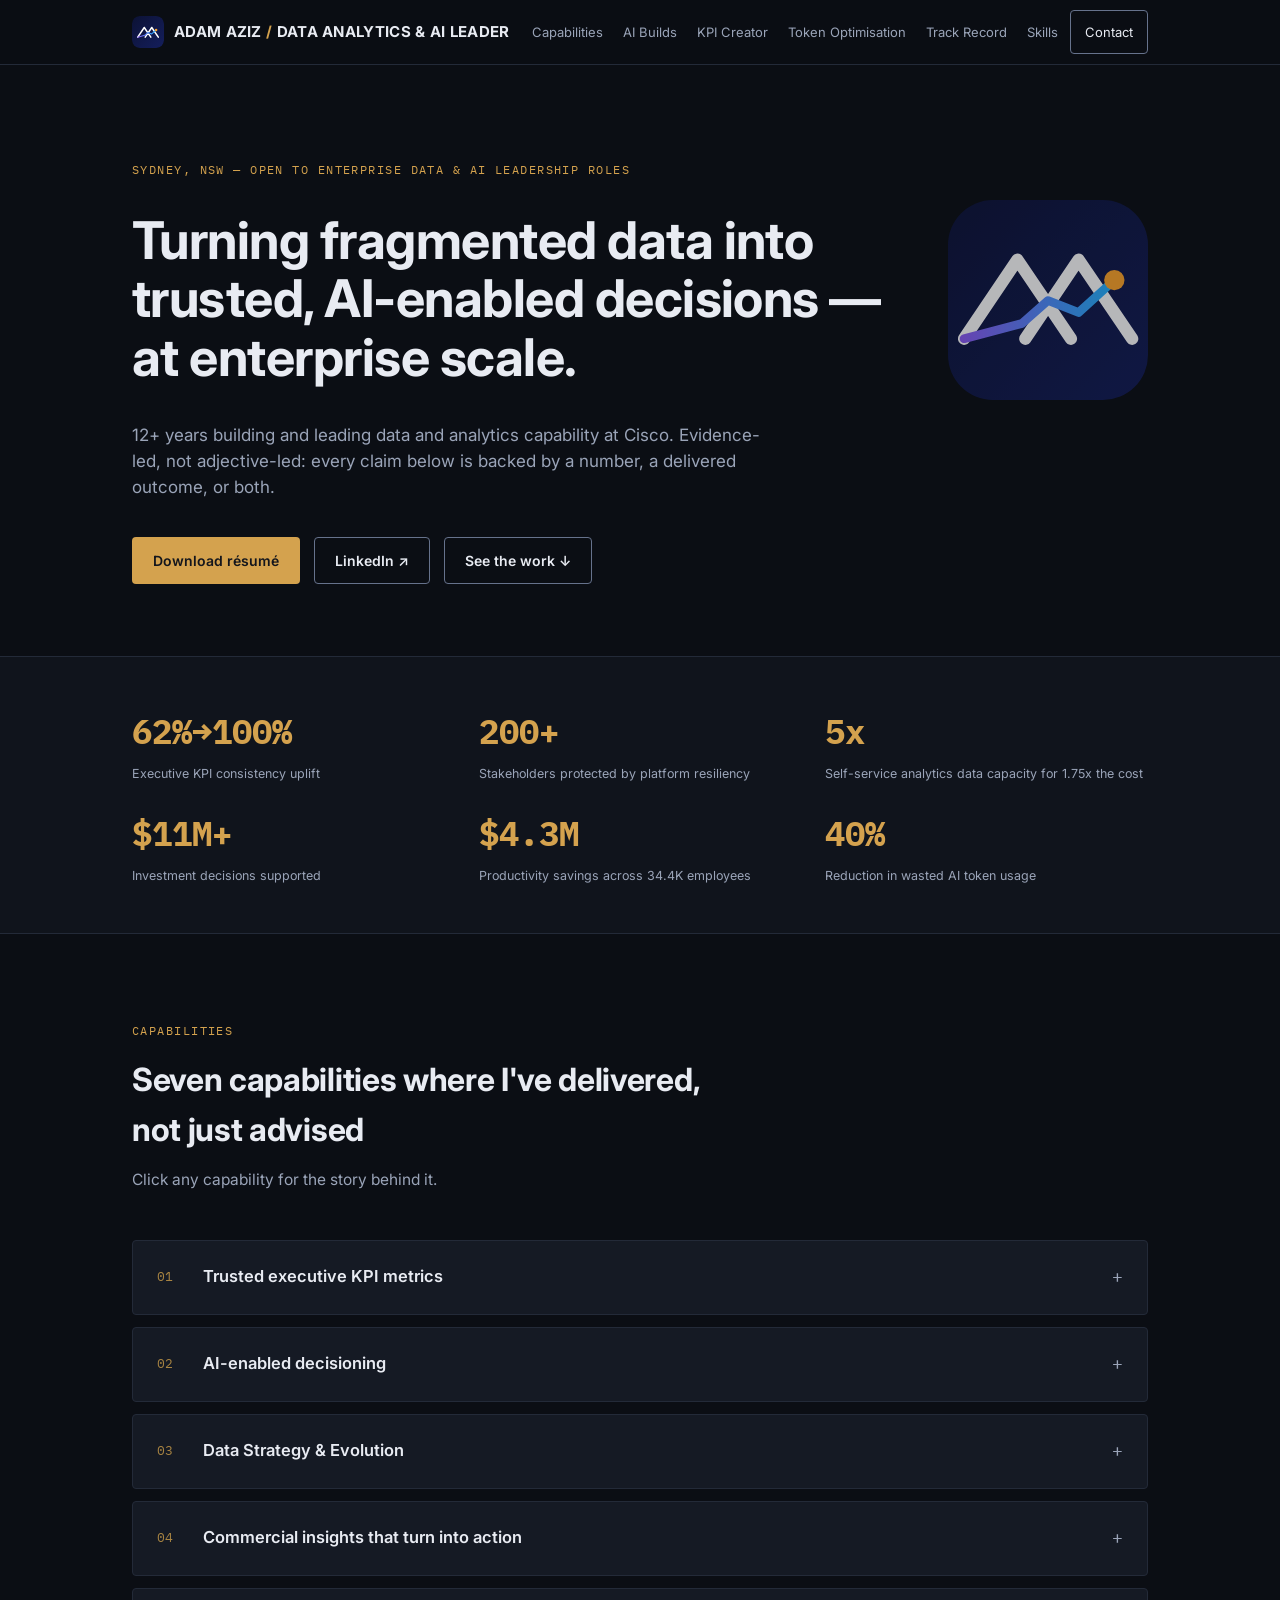
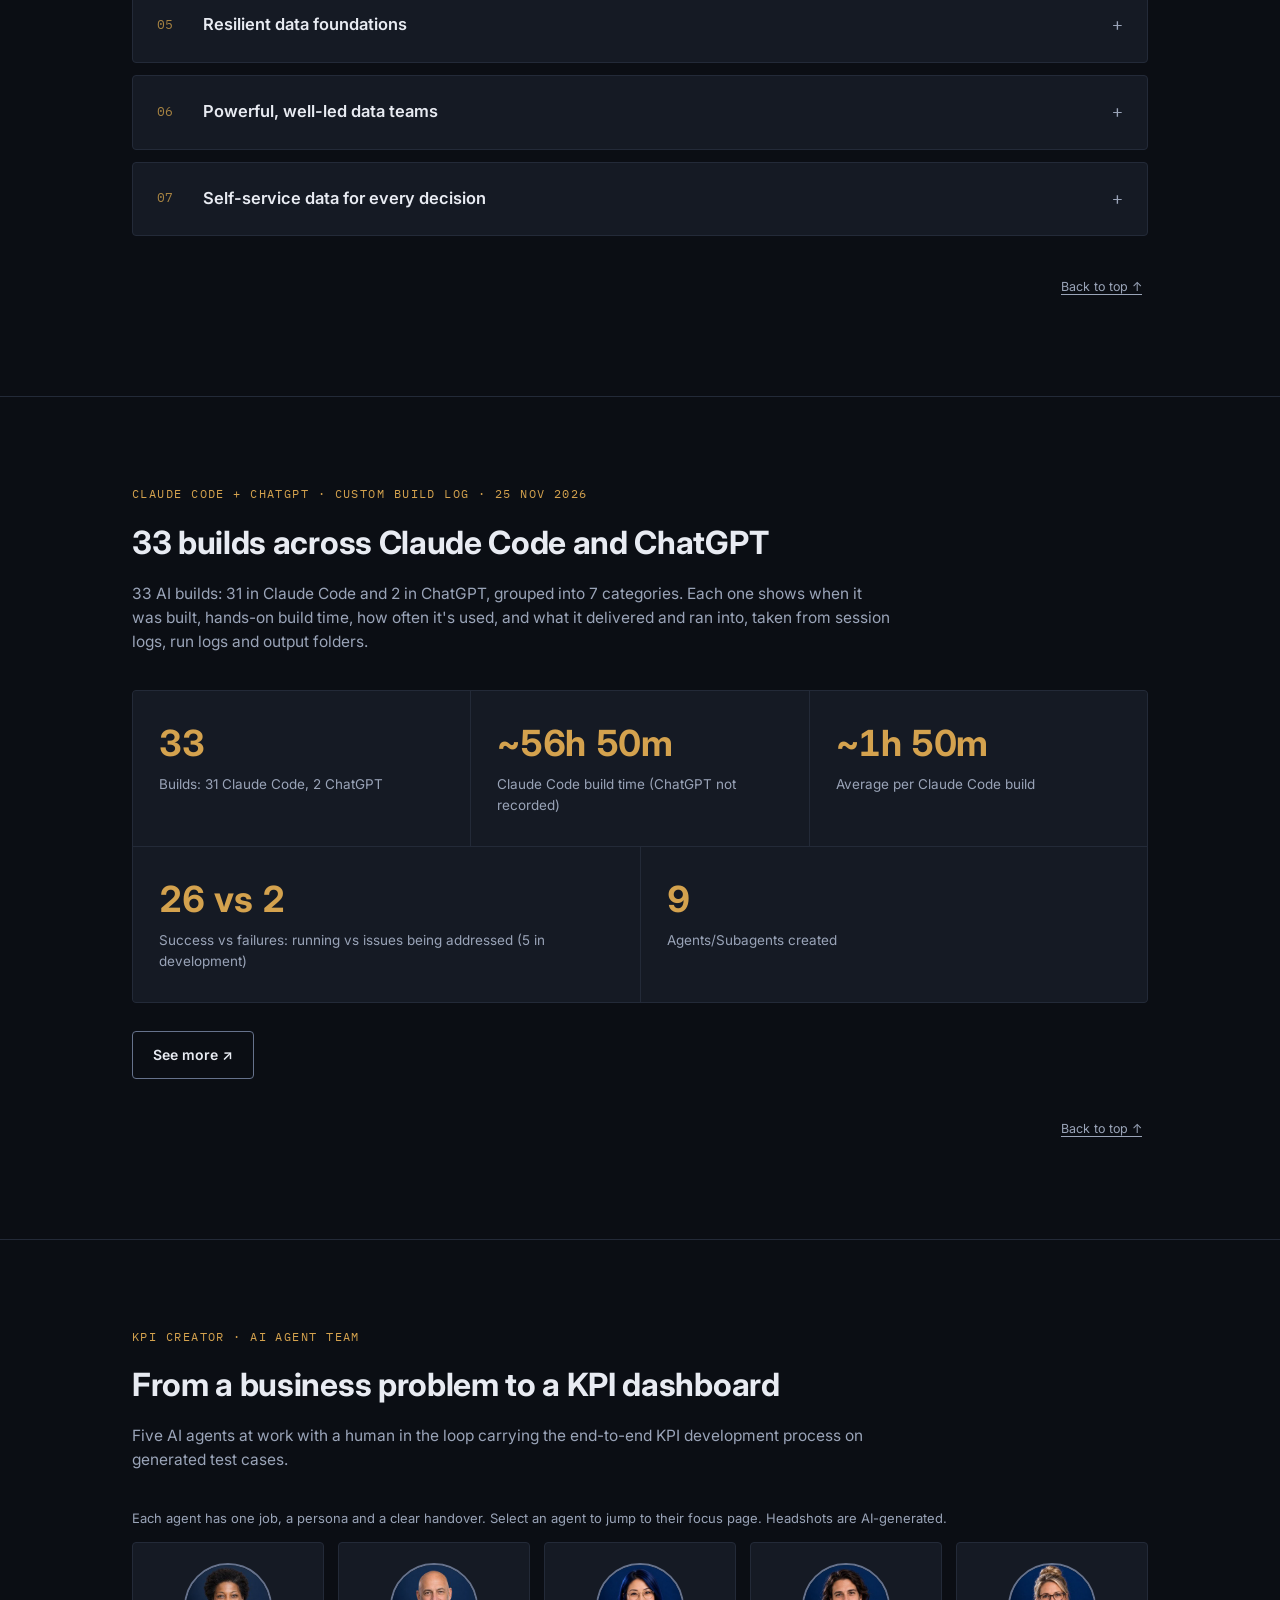
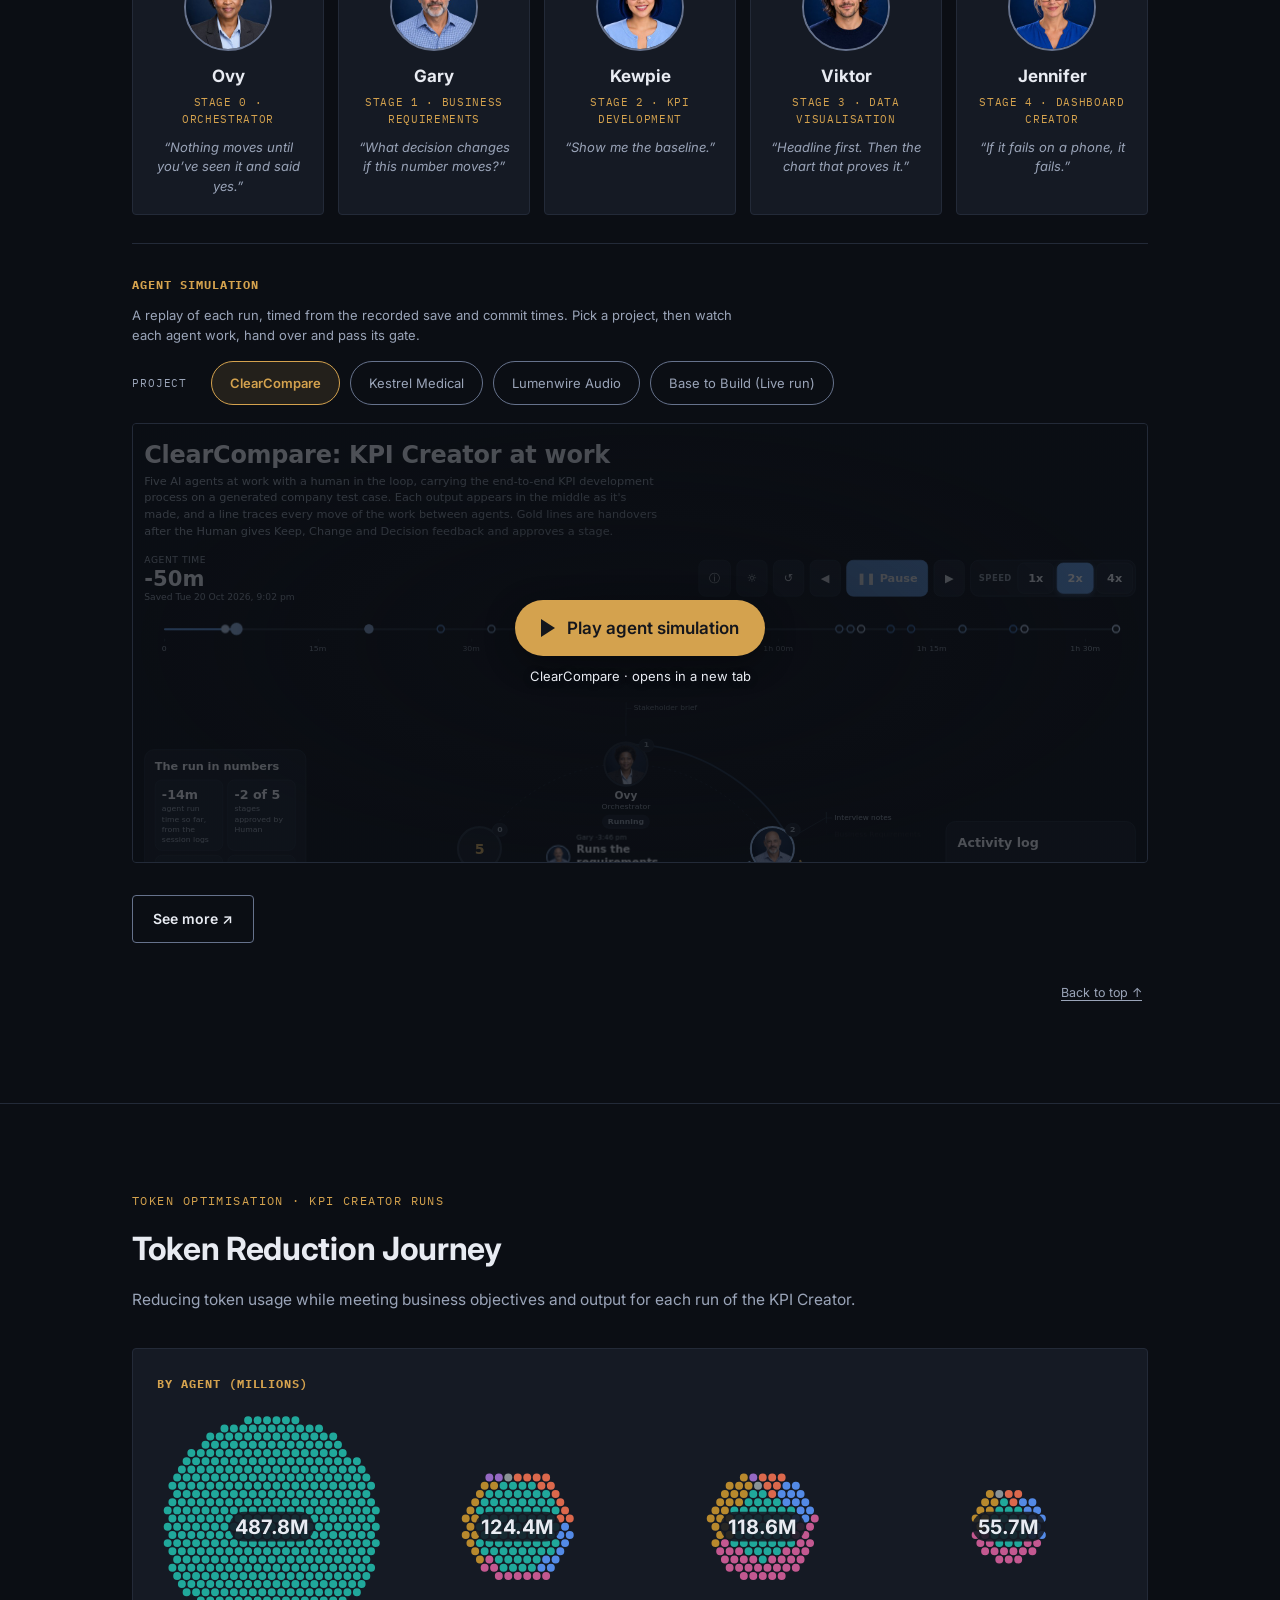
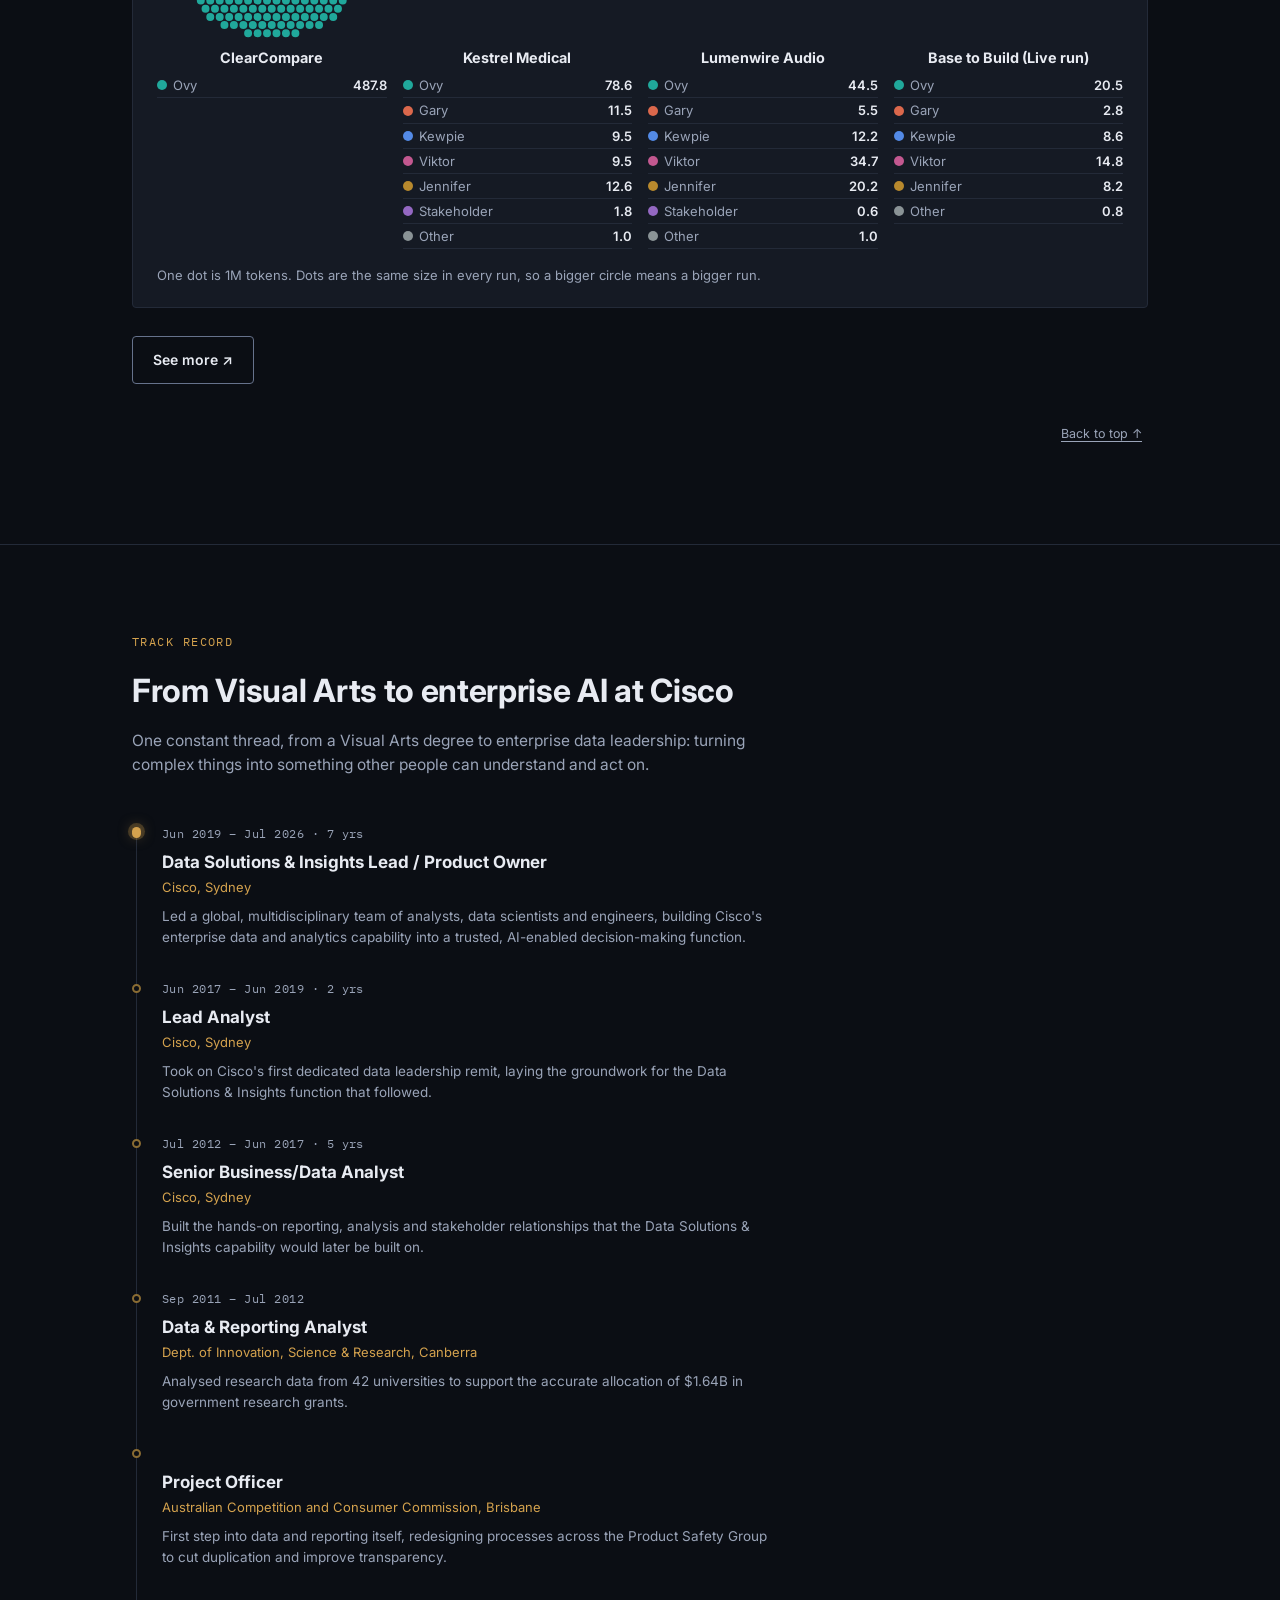
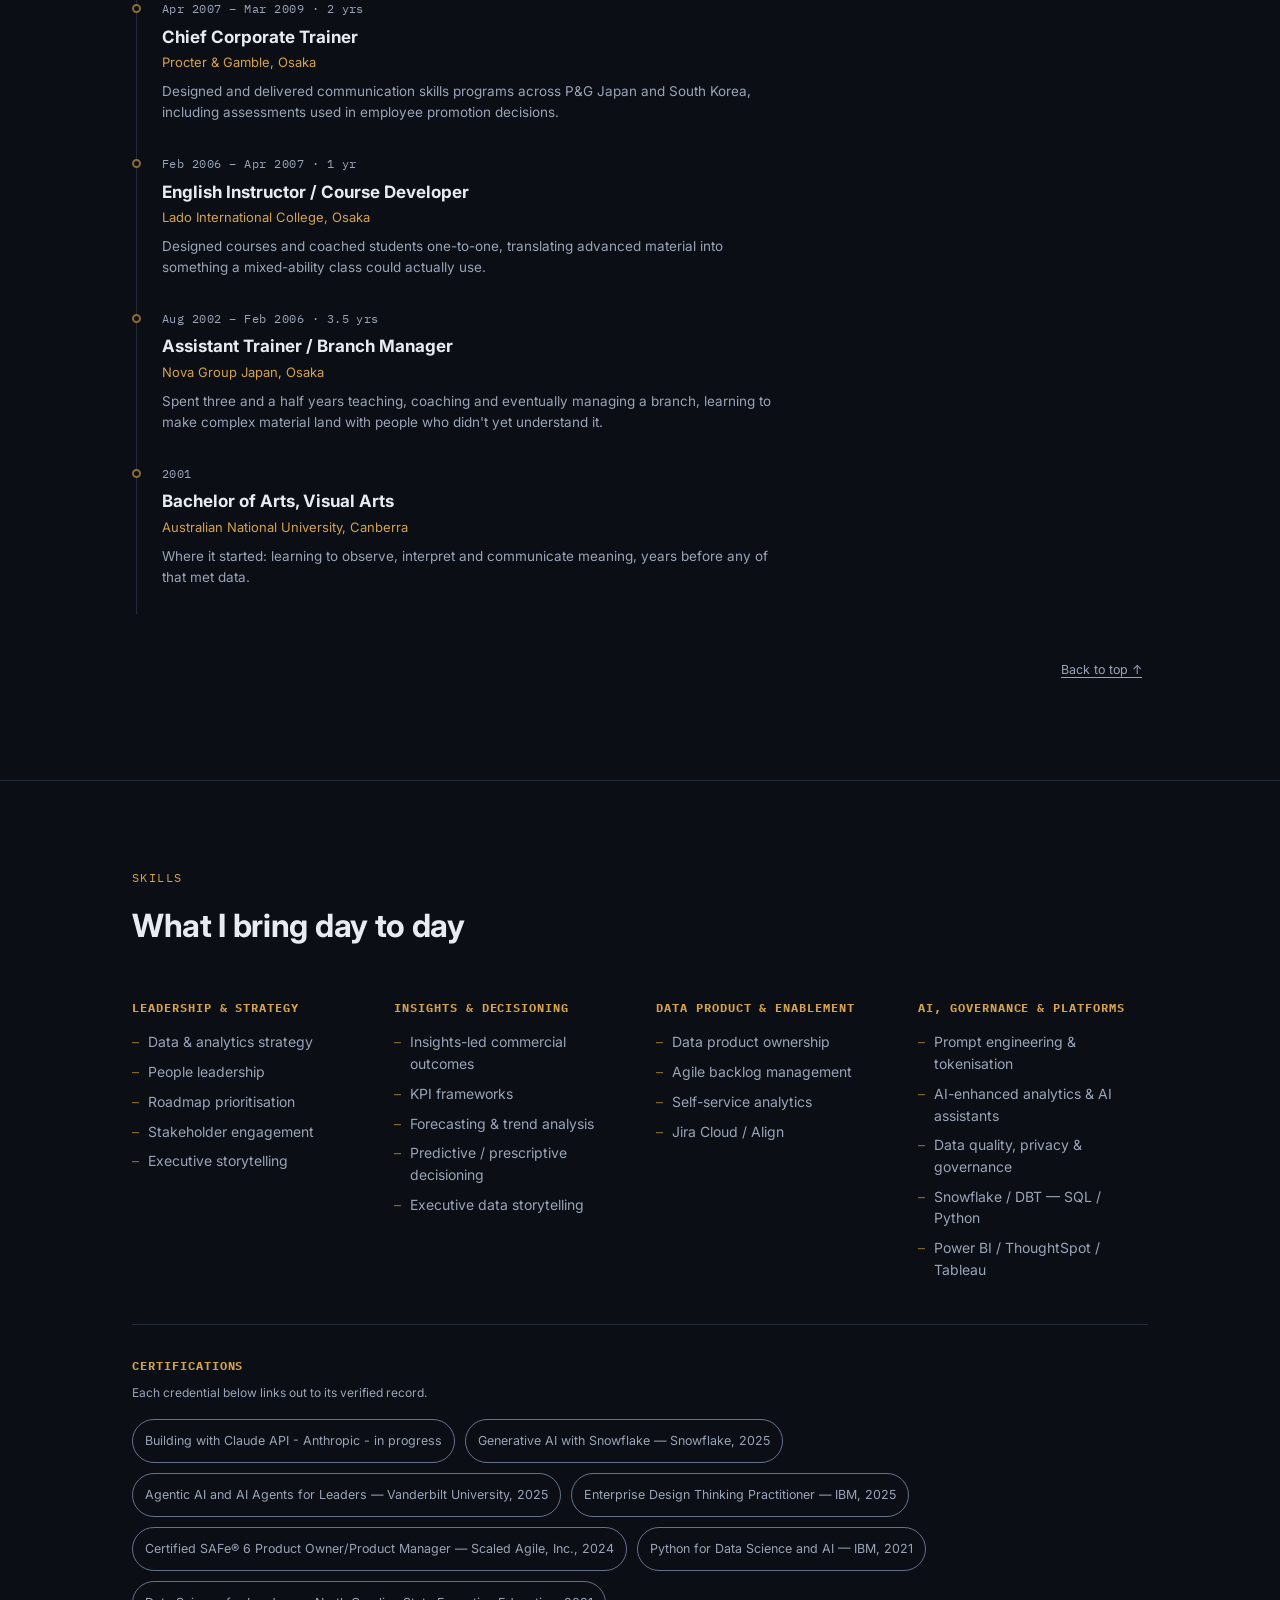
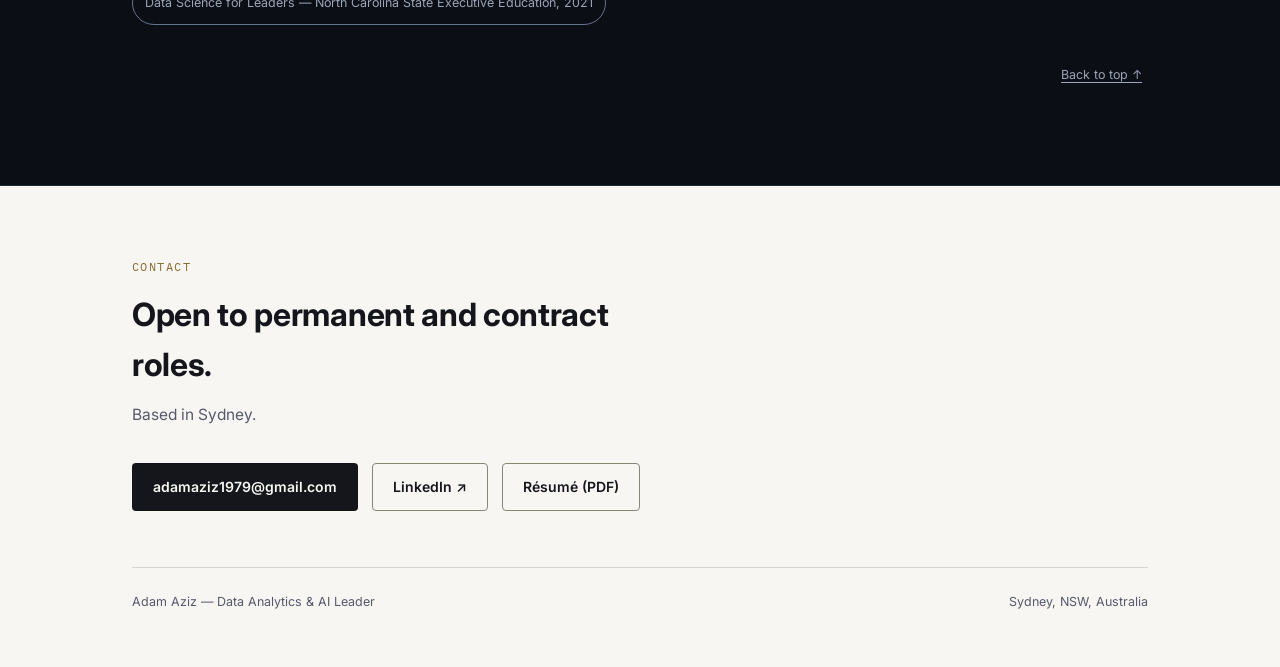
==== commit 09b174ec: "Capabilities: 02 story icons, 05 warehouse before and after grid, 06 old vs new model diagram Co-Aut" ====
--- a/index.html
+++ b/index.html
@@ -490,6 +490,29 @@
   .story li strong { color: var(--text); font-weight: 600; }
 
   .story-pair { display: grid; grid-template-columns: 1fr 1fr; gap: 32px; }
+  /* ThoughtSpot proof: nested before and after rings, full width under the two stories */
+  .story-pair > .story:has(.tsr) { height: 100%; }
+  .tsr { margin-top: auto; padding-top: 12px; border-top: 1px solid var(--border); display: flex; flex-direction: column; gap: 9px; }
+  .tsr-row { display: grid; grid-template-columns: repeat(2, minmax(0, 1fr)); gap: 12px 18px; }
+  .tsr-d { margin: 0; display: grid; grid-template-columns: 62px minmax(0, 1fr); gap: 12px; align-items: center; text-align: left; }
+  .tsr-d svg { display: block; width: 62px; height: 62px; }
+  .tsr-d circle { fill: none; stroke-width: 11; }
+  .tsr-d .t { stroke: var(--border); }
+  .tsr-d .b { stroke: var(--border-strong); }
+  .tsr-d .a { stroke: var(--accent); }
+  .tsr-d figcaption { font-size: 0.75rem; line-height: 1.4; color: var(--text-dim); }
+  .tsr-d figcaption b { display: block; font-size: 1.3rem; line-height: 1.1; font-weight: 600; color: var(--accent); margin-bottom: 2px; font-variant-numeric: tabular-nums; }
+  .tsr-leg { margin: 0; font-size: 0.8125rem; line-height: 1.3; color: var(--text-dim); }
+  .tsr-leg strong { color: var(--text); font-weight: 600; }
+  .tsr-leg i { display: inline-block; width: 10px; height: 10px; border-radius: 50%; margin: 0 6px -1px 0; }
+  .tsr-leg i.a { margin-left: 12px; background: var(--accent); }
+  .tsr-leg i.b { background: var(--border-strong); }
+  @keyframes tsr-draw { from { stroke-dasharray: 0 100; } }
+  .pillar.open .tsr-d .b, .pillar.open .tsr-d .a { animation: tsr-draw 1.1s ease-out both; }
+  .pillar.open .tsr-d .a { animation-delay: .3s; }
+  @media (prefers-reduced-motion: reduce) { .pillar.open .tsr-d .b, .pillar.open .tsr-d .a { animation: none; } }
+  @media (max-width: 720px) { .story-pair > .story:has(.tsr) { height: auto; } .tsr { margin-top: 8px; } .tsr-row { gap: 16px 14px; } }
+
   .story-tag {
     font-family: var(--mono); font-size: 0.6875rem; letter-spacing: 0.08em; text-transform: uppercase;
     color: var(--accent-dim); margin-bottom: 12px; padding-bottom: 10px; border-bottom: 1px solid var(--border);
@@ -690,6 +713,48 @@
   .cap-transcript p { margin-top: 8px; font-size: 0.8125rem; color: var(--text-dim); max-width: 560px; }
   .cap-video video:focus-visible, .cap-transcript summary:focus-visible { outline: 2px solid var(--accent); outline-offset: 3px; }
   .pillar.open .pillar-body { max-height: 3400px; }
+  /* ===== Capability 02 story icons ===== */
+  .story-tag.has-ico { display: flex; align-items: center; gap: 12px; }
+  .cap-ico { flex: none; width: 34px; height: 34px; padding: 6px; border: 1px solid var(--accent-dim); border-radius: var(--radius); background: rgba(212, 162, 78, 0.10); fill: none; stroke: var(--accent); stroke-width: 1.6; stroke-linecap: round; stroke-linejoin: round; }
+  /* ===== Capabilities 05 and 06 visuals: float top-right like the 01 video, stack on narrow screens ===== */
+  .cap-fig { float: right; width: 40%; max-width: 380px; margin: 4px 0 20px 40px; padding: 18px 20px 20px; background: var(--panel); border: 1px solid var(--border); border-radius: var(--radius); }
+  .cap-fig .story-tag { margin-bottom: 14px; }
+  .cap-fig-head { margin: 0 0 12px; font-size: 0.8125rem; color: var(--text-dim); }
+  .cap-fig-head b, .cap-stats b { display: block; font-size: 1.3rem; line-height: 1.15; font-weight: 600; color: var(--accent); font-variant-numeric: tabular-nums; margin-bottom: 2px; }
+  .cap-waffle { display: block; width: 100%; height: auto; }
+  .cap-waffle .k { fill: var(--accent); }
+  .cap-waffle .r { fill: transparent; stroke: var(--border-strong); stroke-width: 1; }
+  @keyframes cap-gone { from { fill: var(--border-strong); } to { fill: transparent; } }
+  .pillar.open .cap-waffle .r { animation: cap-gone .5s ease-out both; animation-delay: calc(400ms + var(--i) * 6ms); }
+  .cap-leg { margin: 12px 0 0; font-size: 0.75rem; color: var(--text-dim); }
+  .cap-leg i { display: inline-block; width: 10px; height: 10px; border-radius: 2px; margin: 0 6px -1px 0; }
+  .cap-leg i.k { background: var(--accent); }
+  .cap-leg i.r { border: 1px solid var(--border-strong); margin-left: 12px; }
+  .cap-stats { display: grid; grid-template-columns: repeat(3, minmax(0, 1fr)); gap: 14px; margin-top: 16px; padding-top: 14px; border-top: 1px solid var(--border); }
+  .cap-stats p { margin: 0; font-size: 0.75rem; line-height: 1.4; color: var(--text-dim); }
+  .cap-stack { display: grid; grid-template-columns: minmax(0, 1fr) 22px minmax(0, 1fr); align-items: stretch; }
+  .cap-col { display: flex; flex-direction: column; gap: 6px; }
+  @supports (grid-template-rows: subgrid) {
+    .cap-stack { grid-template-rows: repeat(5, auto); row-gap: 6px; }
+    .cap-col { display: grid; grid-row: 1 / span 5; grid-template-rows: subgrid; gap: 6px; }
+    .cap-arrow { grid-row: 1 / span 5; }
+    .cap-layer { min-height: 0; }
+  }
+  .cap-col-head { margin: 0 0 4px; font-family: var(--mono); font-size: 0.6875rem; letter-spacing: 0.06em; text-transform: uppercase; color: var(--text); }
+  .cap-layer { padding: 9px 10px; min-height: 84px; border: 1px solid var(--border-strong); border-radius: var(--radius); font-size: 0.75rem; font-weight: 600; line-height: 1.3; color: var(--text); }
+  .cap-layer span { display: block; margin-top: 3px; font-weight: 400; color: var(--text-dim); }
+  .cap-layer.thin { min-height: 0; padding: 6px 10px; font-weight: 500; color: var(--text-dim); border-style: dashed; }
+  .cap-layer.hot { border-color: var(--accent); background: rgba(212, 162, 78, 0.12); }
+  .cap-layer.hot span { color: var(--text); }
+  .cap-col-foot { margin: 6px 0 0; font-size: 0.75rem; line-height: 1.35; color: var(--text-dim); }
+  .cap-col-foot b { display: block; color: var(--accent); font-weight: 600; }
+  .cap-arrow { align-self: center; text-align: center; color: var(--accent); font-size: 1rem; }
+  @keyframes cap-rise { from { opacity: 0; transform: translateY(8px); } }
+  .pillar.open .cap-col:last-child .cap-layer { animation: cap-rise .6s ease-out both; }
+  .pillar.open .cap-col:last-child .cap-layer.hot { animation-delay: .25s; }
+  @media (prefers-reduced-motion: reduce) { .pillar.open .cap-waffle .r, .pillar.open .cap-col:last-child .cap-layer { animation: none; } }
+  @media (max-width: 900px) { .cap-fig { float: none; width: 100%; max-width: 560px; margin: 0 0 24px; } }
+  @media (max-width: 420px) { .cap-fig { padding: 16px 14px; } .cap-stats { gap: 10px; } .cap-stats b { font-size: 1.1rem; } .cap-layer { padding: 8px; } }
   /* ===== Track record animation: the gold line draws as you scroll and each role lights up when it reaches it ===== */
   .career-track::after {
     content: ""; position: absolute; left: 4px; top: 6px; bottom: 6px; width: 1px; background: var(--accent);
@@ -959,7 +1024,7 @@
           <div class="pillar-body-inner">
             <div class="story-pair">
               <div class="story">
-                <div class="story-tag">AI Assistant</div>
+                <div class="story-tag has-ico"><svg class="cap-ico" viewBox="0 0 24 24" aria-hidden="true" focusable="false"><path d="M4 5.5A2.5 2.5 0 0 1 6.5 3h11A2.5 2.5 0 0 1 20 5.5v8a2.5 2.5 0 0 1-2.5 2.5H10l-4.5 4v-4h0A2.5 2.5 0 0 1 4 13.5z"/><path d="M12 6.5l1 2.5 2.5 1-2.5 1-1 2.5-1-2.5-2.5-1 2.5-1z"/></svg><span>AI Assistant</span></div>
                 <p>In early 2025, the IT support function was running lean, fewer support agents after company layoffs, while reskilling toward an AI-enabled support model, and it showed:</p>
                 <ul>
                   <li>Case spikes were handled reactively</li>
@@ -970,7 +1035,7 @@
                 <p>Case-spike analysis went <strong>from half a day to near-instant</strong>, and the surprises between operations and executive leadership simply stopped.</p>
               </div>
               <div class="story">
-                <div class="story-tag">Performance-Based Refresh</div>
+                <div class="story-tag has-ico"><svg class="cap-ico" viewBox="0 0 24 24" aria-hidden="true" focusable="false"><rect x="4" y="4" width="16" height="11" rx="1.5"/><path d="M2 19h20"/><path d="M7 11h2.5l1.5-3 2 5 1.5-2H17"/></svg><span>Performance-Based Refresh</span></div>
                 <p>Cisco's laptop refresh programme had always <strong>run on age, not evidence</strong>: three years and you're up for refresh, regardless of whether a device was struggling or still going strong.</p>
                 <p>That left asset management fragmented, budget handling inefficient, and refresh timing badly out of step with what users actually needed.</p>
                 <p>Rather than reach for the obvious generative AI answer, I ran a genuine build-versus-buy evaluation, supervised learning, GenAI, pure statistical thresholds, before landing on <strong>unsupervised anomaly detection</strong>:</p>
@@ -1042,7 +1107,18 @@
         </button>
         <div class="pillar-body" id="pillar-5">
           <div class="pillar-body-inner">
-            <div class="story">
+            <figure class="cap-fig">
+              <div class="story-tag">Warehouse, before and after</div>
+              <p class="cap-fig-head"><b>355 &rarr; 205</b>tables and views (&minus;42%)</p>
+              <svg class="cap-waffle" viewBox="0 0 257 231" role="img" aria-label="Warehouse tables and views: 355 before, 205 after. 150 removed, down 42%."><rect class="k" x="0" y="0" width="10" height="10" rx="1.5"/><rect class="k" x="13" y="0" width="10" height="10" rx="1.5"/><rect class="k" x="26" y="0" width="10" height="10" rx="1.5"/><rect class="k" x="39" y="0" width="10" height="10" rx="1.5"/><rect class="k" x="52" y="0" width="10" height="10" rx="1.5"/><rect class="k" x="65" y="0" width="10" height="10" rx="1.5"/><rect class="k" x="78" y="0" width="10" height="10" rx="1.5"/><rect class="k" x="91" y="0" width="10" height="10" rx="1.5"/><rect class="k" x="104" y="0" width="10" height="10" rx="1.5"/><rect class="k" x="117" y="0" width="10" height="10" rx="1.5"/><rect class="k" x="130" y="0" width="10" height="10" rx="1.5"/><rect class="k" x="143" y="0" width="10" height="10" rx="1.5"/><rect class="k" x="156" y="0" width="10" height="10" rx="1.5"/><rect class="k" x="169" y="0" width="10" height="10" rx="1.5"/><rect class="k" x="182" y="0" width="10" height="10" rx="1.5"/><rect class="k" x="195" y="0" width="10" height="10" rx="1.5"/><rect class="k" x="208" y="0" width="10" height="10" rx="1.5"/><rect class="k" x="221" y="0" width="10" height="10" rx="1.5"/><rect class="k" x="234" y="0" width="10" height="10" rx="1.5"/><rect class="k" x="247" y="0" width="10" height="10" rx="1.5"/><rect class="k" x="0" y="13" width="10" height="10" rx="1.5"/><rect class="k" x="13" y="13" width="10" height="10" rx="1.5"/><rect class="k" x="26" y="13" width="10" height="10" rx="1.5"/><rect class="k" x="39" y="13" width="10" height="10" rx="1.5"/><rect class="k" x="52" y="13" width="10" height="10" rx="1.5"/><rect class="k" x="65" y="13" width="10" height="10" rx="1.5"/><rect class="k" x="78" y="13" width="10" height="10" rx="1.5"/><rect class="k" x="91" y="13" width="10" height="10" rx="1.5"/><rect class="k" x="104" y="13" width="10" height="10" rx="1.5"/><rect class="k" x="117" y="13" width="10" height="10" rx="1.5"/><rect class="k" x="130" y="13" width="10" height="10" rx="1.5"/><rect class="k" x="143" y="13" width="10" height="10" rx="1.5"/><rect class="k" x="156" y="13" width="10" height="10" rx="1.5"/><rect class="k" x="169" y="13" width="10" height="10" rx="1.5"/><rect class="k" x="182" y="13" width="10" height="10" rx="1.5"/><rect class="k" x="195" y="13" width="10" height="10" rx="1.5"/><rect class="k" x="208" y="13" width="10" height="10" rx="1.5"/><rect class="k" x="221" y="13" width="10" height="10" rx="1.5"/><rect class="k" x="234" y="13" width="10" height="10" rx="1.5"/><rect class="k" x="247" y="13" width="10" height="10" rx="1.5"/><rect class="k" x="0" y="26" width="10" height="10" rx="1.5"/><rect class="k" x="13" y="26" width="10" height="10" rx="1.5"/><rect class="k" x="26" y="26" width="10" height="10" rx="1.5"/><rect class="k" x="39" y="26" width="10" height="10" rx="1.5"/><rect class="k" x="52" y="26" width="10" height="10" rx="1.5"/><rect class="k" x="65" y="26" width="10" height="10" rx="1.5"/><rect class="k" x="78" y="26" width="10" height="10" rx="1.5"/><rect class="k" x="91" y="26" width="10" height="10" rx="1.5"/><rect class="k" x="104" y="26" width="10" height="10" rx="1.5"/><rect class="k" x="117" y="26" width="10" height="10" rx="1.5"/><rect class="k" x="130" y="26" width="10" height="10" rx="1.5"/><rect class="k" x="143" y="26" width="10" height="10" rx="1.5"/><rect class="k" x="156" y="26" width="10" height="10" rx="1.5"/><rect class="k" x="169" y="26" width="10" height="10" rx="1.5"/><rect class="k" x="182" y="26" width="10" height="10" rx="1.5"/><rect class="k" x="195" y="26" width="10" height="10" rx="1.5"/><rect class="k" x="208" y="26" width="10" height="10" rx="1.5"/><rect class="k" x="221" y="26" width="10" height="10" rx="1.5"/><rect class="k" x="234" y="26" width="10" height="10" rx="1.5"/><rect class="k" x="247" y="26" width="10" height="10" rx="1.5"/><rect class="k" x="0" y="39" width="10" height="10" rx="1.5"/><rect class="k" x="13" y="39" width="10" height="10" rx="1.5"/><rect class="k" x="26" y="39" width="10" height="10" rx="1.5"/><rect class="k" x="39" y="39" width="10" height="10" rx="1.5"/><rect class="k" x="52" y="39" width="10" height="10" rx="1.5"/><rect class="k" x="65" y="39" width="10" height="10" rx="1.5"/><rect class="k" x="78" y="39" width="10" height="10" rx="1.5"/><rect class="k" x="91" y="39" width="10" height="10" rx="1.5"/><rect class="k" x="104" y="39" width="10" height="10" rx="1.5"/><rect class="k" x="117" y="39" width="10" height="10" rx="1.5"/><rect class="k" x="130" y="39" width="10" height="10" rx="1.5"/><rect class="k" x="143" y="39" width="10" height="10" rx="1.5"/><rect class="k" x="156" y="39" width="10" height="10" rx="1.5"/><rect class="k" x="169" y="39" width="10" height="10" rx="1.5"/><rect class="k" x="182" y="39" width="10" height="10" rx="1.5"/><rect class="k" x="195" y="39" width="10" height="10" rx="1.5"/><rect class="k" x="208" y="39" width="10" height="10" rx="1.5"/><rect class="k" x="221" y="39" width="10" height="10" rx="1.5"/><rect class="k" x="234" y="39" width="10" height="10" rx="1.5"/><rect class="k" x="247" y="39" width="10" height="10" rx="1.5"/><rect class="k" x="0" y="52" width="10" height="10" rx="1.5"/><rect class="k" x="13" y="52" width="10" height="10" rx="1.5"/><rect class="k" x="26" y="52" width="10" height="10" rx="1.5"/><rect class="k" x="39" y="52" width="10" height="10" rx="1.5"/><rect class="k" x="52" y="52" width="10" height="10" rx="1.5"/><rect class="k" x="65" y="52" width="10" height="10" rx="1.5"/><rect class="k" x="78" y="52" width="10" height="10" rx="1.5"/><rect class="k" x="91" y="52" width="10" height="10" rx="1.5"/><rect class="k" x="104" y="52" width="10" height="10" rx="1.5"/><rect class="k" x="117" y="52" width="10" height="10" rx="1.5"/><rect class="k" x="130" y="52" width="10" height="10" rx="1.5"/><rect class="k" x="143" y="52" width="10" height="10" rx="1.5"/><rect class="k" x="156" y="52" width="10" height="10" rx="1.5"/><rect class="k" x="169" y="52" width="10" height="10" rx="1.5"/><rect class="k" x="182" y="52" width="10" height="10" rx="1.5"/><rect class="k" x="195" y="52" width="10" height="10" rx="1.5"/><rect class="k" x="208" y="52" width="10" height="10" rx="1.5"/><rect class="k" x="221" y="52" width="10" height="10" rx="1.5"/><rect class="k" x="234" y="52" width="10" height="10" rx="1.5"/><rect class="k" x="247" y="52" width="10" height="10" rx="1.5"/><rect class="k" x="0" y="65" width="10" height="10" rx="1.5"/><rect class="k" x="13" y="65" width="10" height="10" rx="1.5"/><rect class="k" x="26" y="65" width="10" height="10" rx="1.5"/><rect class="k" x="39" y="65" width="10" height="10" rx="1.5"/><rect class="k" x="52" y="65" width="10" height="10" rx="1.5"/><rect class="k" x="65" y="65" width="10" height="10" rx="1.5"/><rect class="k" x="78" y="65" width="10" height="10" rx="1.5"/><rect class="k" x="91" y="65" width="10" height="10" rx="1.5"/><rect class="k" x="104" y="65" width="10" height="10" rx="1.5"/><rect class="k" x="117" y="65" width="10" height="10" rx="1.5"/><rect class="k" x="130" y="65" width="10" height="10" rx="1.5"/><rect class="k" x="143" y="65" width="10" height="10" rx="1.5"/><rect class="k" x="156" y="65" width="10" height="10" rx="1.5"/><rect class="k" x="169" y="65" width="10" height="10" rx="1.5"/><rect class="k" x="182" y="65" width="10" height="10" rx="1.5"/><rect class="k" x="195" y="65" width="10" height="10" rx="1.5"/><rect class="k" x="208" y="65" width="10" height="10" rx="1.5"/><rect class="k" x="221" y="65" width="10" height="10" rx="1.5"/><rect class="k" x="234" y="65" width="10" height="10" rx="1.5"/><rect class="k" x="247" y="65" width="10" height="10" rx="1.5"/><rect class="k" x="0" y="78" width="10" height="10" rx="1.5"/><rect class="k" x="13" y="78" width="10" height="10" rx="1.5"/><rect class="k" x="26" y="78" width="10" height="10" rx="1.5"/><rect class="k" x="39" y="78" width="10" height="10" rx="1.5"/><rect class="k" x="52" y="78" width="10" height="10" rx="1.5"/><rect class="k" x="65" y="78" width="10" height="10" rx="1.5"/><rect class="k" x="78" y="78" width="10" height="10" rx="1.5"/><rect class="k" x="91" y="78" width="10" height="10" rx="1.5"/><rect class="k" x="104" y="78" width="10" height="10" rx="1.5"/><rect class="k" x="117" y="78" width="10" height="10" rx="1.5"/><rect class="k" x="130" y="78" width="10" height="10" rx="1.5"/><rect class="k" x="143" y="78" width="10" height="10" rx="1.5"/><rect class="k" x="156" y="78" width="10" height="10" rx="1.5"/><rect class="k" x="169" y="78" width="10" height="10" rx="1.5"/><rect class="k" x="182" y="78" width="10" height="10" rx="1.5"/><rect class="k" x="195" y="78" width="10" height="10" rx="1.5"/><rect class="k" x="208" y="78" width="10" height="10" rx="1.5"/><rect class="k" x="221" y="78" width="10" height="10" rx="1.5"/><rect class="k" x="234" y="78" width="10" height="10" rx="1.5"/><rect class="k" x="247" y="78" width="10" height="10" rx="1.5"/><rect class="k" x="0" y="91" width="10" height="10" rx="1.5"/><rect class="k" x="13" y="91" width="10" height="10" rx="1.5"/><rect class="k" x="26" y="91" width="10" height="10" rx="1.5"/><rect class="k" x="39" y="91" width="10" height="10" rx="1.5"/><rect class="k" x="52" y="91" width="10" height="10" rx="1.5"/><rect class="k" x="65" y="91" width="10" height="10" rx="1.5"/><rect class="k" x="78" y="91" width="10" height="10" rx="1.5"/><rect class="k" x="91" y="91" width="10" height="10" rx="1.5"/><rect class="k" x="104" y="91" width="10" height="10" rx="1.5"/><rect class="k" x="117" y="91" width="10" height="10" rx="1.5"/><rect class="k" x="130" y="91" width="10" height="10" rx="1.5"/><rect class="k" x="143" y="91" width="10" height="10" rx="1.5"/><rect class="k" x="156" y="91" width="10" height="10" rx="1.5"/><rect class="k" x="169" y="91" width="10" height="10" rx="1.5"/><rect class="k" x="182" y="91" width="10" height="10" rx="1.5"/><rect class="k" x="195" y="91" width="10" height="10" rx="1.5"/><rect class="k" x="208" y="91" width="10" height="10" rx="1.5"/><rect class="k" x="221" y="91" width="10" height="10" rx="1.5"/><rect class="k" x="234" y="91" width="10" height="10" rx="1.5"/><rect class="k" x="247" y="91" width="10" height="10" rx="1.5"/><rect class="k" x="0" y="104" width="10" height="10" rx="1.5"/><rect class="k" x="13" y="104" width="10" height="10" rx="1.5"/><rect class="k" x="26" y="104" width="10" height="10" rx="1.5"/><rect class="k" x="39" y="104" width="10" height="10" rx="1.5"/><rect class="k" x="52" y="104" width="10" height="10" rx="1.5"/><rect class="k" x="65" y="104" width="10" height="10" rx="1.5"/><rect class="k" x="78" y="104" width="10" height="10" rx="1.5"/><rect class="k" x="91" y="104" width="10" height="10" rx="1.5"/><rect class="k" x="104" y="104" width="10" height="10" rx="1.5"/><rect class="k" x="117" y="104" width="10" height="10" rx="1.5"/><rect class="k" x="130" y="104" width="10" height="10" rx="1.5"/><rect class="k" x="143" y="104" width="10" height="10" rx="1.5"/><rect class="k" x="156" y="104" width="10" height="10" rx="1.5"/><rect class="k" x="169" y="104" width="10" height="10" rx="1.5"/><rect class="k" x="182" y="104" width="10" height="10" rx="1.5"/><rect class="k" x="195" y="104" width="10" height="10" rx="1.5"/><rect class="k" x="208" y="104" width="10" height="10" rx="1.5"/><rect class="k" x="221" y="104" width="10" height="10" rx="1.5"/><rect class="k" x="234" y="104" width="10" height="10" rx="1.5"/><rect class="k" x="247" y="104" width="10" height="10" rx="1.5"/><rect class="k" x="0" y="117" width="10" height="10" rx="1.5"/><rect class="k" x="13" y="117" width="10" height="10" rx="1.5"/><rect class="k" x="26" y="117" width="10" height="10" rx="1.5"/><rect class="k" x="39" y="117" width="10" height="10" rx="1.5"/><rect class="k" x="52" y="117" width="10" height="10" rx="1.5"/><rect class="k" x="65" y="117" width="10" height="10" rx="1.5"/><rect class="k" x="78" y="117" width="10" height="10" rx="1.5"/><rect class="k" x="91" y="117" width="10" height="10" rx="1.5"/><rect class="k" x="104" y="117" width="10" height="10" rx="1.5"/><rect class="k" x="117" y="117" width="10" height="10" rx="1.5"/><rect class="k" x="130" y="117" width="10" height="10" rx="1.5"/><rect class="k" x="143" y="117" width="10" height="10" rx="1.5"/><rect class="k" x="156" y="117" width="10" height="10" rx="1.5"/><rect class="k" x="169" y="117" width="10" height="10" rx="1.5"/><rect class="k" x="182" y="117" width="10" height="10" rx="1.5"/><rect class="k" x="195" y="117" width="10" height="10" rx="1.5"/><rect class="k" x="208" y="117" width="10" height="10" rx="1.5"/><rect class="k" x="221" y="117" width="10" height="10" rx="1.5"/><rect class="k" x="234" y="117" width="10" height="10" rx="1.5"/><rect class="k" x="247" y="117" width="10" height="10" rx="1.5"/><rect class="k" x="0" y="130" width="10" height="10" rx="1.5"/><rect class="k" x="13" y="130" width="10" height="10" rx="1.5"/><rect class="k" x="26" y="130" width="10" height="10" rx="1.5"/><rect class="k" x="39" y="130" width="10" height="10" rx="1.5"/><rect class="k" x="52" y="130" width="10" height="10" rx="1.5"/><rect class="r" x="65.5" y="130.5" width="9" height="9" rx="1.5" style="--i:0"/><rect class="r" x="78.5" y="130.5" width="9" height="9" rx="1.5" style="--i:1"/><rect class="r" x="91.5" y="130.5" width="9" height="9" rx="1.5" style="--i:2"/><rect class="r" x="104.5" y="130.5" width="9" height="9" rx="1.5" style="--i:3"/><rect class="r" x="117.5" y="130.5" width="9" height="9" rx="1.5" style="--i:4"/><rect class="r" x="130.5" y="130.5" width="9" height="9" rx="1.5" style="--i:5"/><rect class="r" x="143.5" y="130.5" width="9" height="9" rx="1.5" style="--i:6"/><rect class="r" x="156.5" y="130.5" width="9" height="9" rx="1.5" style="--i:7"/><rect class="r" x="169.5" y="130.5" width="9" height="9" rx="1.5" style="--i:8"/><rect class="r" x="182.5" y="130.5" width="9" height="9" rx="1.5" style="--i:9"/><rect class="r" x="195.5" y="130.5" width="9" height="9" rx="1.5" style="--i:10"/><rect class="r" x="208.5" y="130.5" width="9" height="9" rx="1.5" style="--i:11"/><rect class="r" x="221.5" y="130.5" width="9" height="9" rx="1.5" style="--i:12"/><rect class="r" x="234.5" y="130.5" width="9" height="9" rx="1.5" style="--i:13"/><rect class="r" x="247.5" y="130.5" width="9" height="9" rx="1.5" style="--i:14"/><rect class="r" x="0.5" y="143.5" width="9" height="9" rx="1.5" style="--i:15"/><rect class="r" x="13.5" y="143.5" width="9" height="9" rx="1.5" style="--i:16"/><rect class="r" x="26.5" y="143.5" width="9" height="9" rx="1.5" style="--i:17"/><rect class="r" x="39.5" y="143.5" width="9" height="9" rx="1.5" style="--i:18"/><rect class="r" x="52.5" y="143.5" width="9" height="9" rx="1.5" style="--i:19"/><rect class="r" x="65.5" y="143.5" width="9" height="9" rx="1.5" style="--i:20"/><rect class="r" x="78.5" y="143.5" width="9" height="9" rx="1.5" style="--i:21"/><rect class="r" x="91.5" y="143.5" width="9" height="9" rx="1.5" style="--i:22"/><rect class="r" x="104.5" y="143.5" width="9" height="9" rx="1.5" style="--i:23"/><rect class="r" x="117.5" y="143.5" width="9" height="9" rx="1.5" style="--i:24"/><rect class="r" x="130.5" y="143.5" width="9" height="9" rx="1.5" style="--i:25"/><rect class="r" x="143.5" y="143.5" width="9" height="9" rx="1.5" style="--i:26"/><rect class="r" x="156.5" y="143.5" width="9" height="9" rx="1.5" style="--i:27"/><rect class="r" x="169.5" y="143.5" width="9" height="9" rx="1.5" style="--i:28"/><rect class="r" x="182.5" y="143.5" width="9" height="9" rx="1.5" style="--i:29"/><rect class="r" x="195.5" y="143.5" width="9" height="9" rx="1.5" style="--i:30"/><rect class="r" x="208.5" y="143.5" width="9" height="9" rx="1.5" style="--i:31"/><rect class="r" x="221.5" y="143.5" width="9" height="9" rx="1.5" style="--i:32"/><rect class="r" x="234.5" y="143.5" width="9" height="9" rx="1.5" style="--i:33"/><rect class="r" x="247.5" y="143.5" width="9" height="9" rx="1.5" style="--i:34"/><rect class="r" x="0.5" y="156.5" width="9" height="9" rx="1.5" style="--i:35"/><rect class="r" x="13.5" y="156.5" width="9" height="9" rx="1.5" style="--i:36"/><rect class="r" x="26.5" y="156.5" width="9" height="9" rx="1.5" style="--i:37"/><rect class="r" x="39.5" y="156.5" width="9" height="9" rx="1.5" style="--i:38"/><rect class="r" x="52.5" y="156.5" width="9" height="9" rx="1.5" style="--i:39"/><rect class="r" x="65.5" y="156.5" width="9" height="9" rx="1.5" style="--i:40"/><rect class="r" x="78.5" y="156.5" width="9" height="9" rx="1.5" style="--i:41"/><rect class="r" x="91.5" y="156.5" width="9" height="9" rx="1.5" style="--i:42"/><rect class="r" x="104.5" y="156.5" width="9" height="9" rx="1.5" style="--i:43"/><rect class="r" x="117.5" y="156.5" width="9" height="9" rx="1.5" style="--i:44"/><rect class="r" x="130.5" y="156.5" width="9" height="9" rx="1.5" style="--i:45"/><rect class="r" x="143.5" y="156.5" width="9" height="9" rx="1.5" style="--i:46"/><rect class="r" x="156.5" y="156.5" width="9" height="9" rx="1.5" style="--i:47"/><rect class="r" x="169.5" y="156.5" width="9" height="9" rx="1.5" style="--i:48"/><rect class="r" x="182.5" y="156.5" width="9" height="9" rx="1.5" style="--i:49"/><rect class="r" x="195.5" y="156.5" width="9" height="9" rx="1.5" style="--i:50"/><rect class="r" x="208.5" y="156.5" width="9" height="9" rx="1.5" style="--i:51"/><rect class="r" x="221.5" y="156.5" width="9" height="9" rx="1.5" style="--i:52"/><rect class="r" x="234.5" y="156.5" width="9" height="9" rx="1.5" style="--i:53"/><rect class="r" x="247.5" y="156.5" width="9" height="9" rx="1.5" style="--i:54"/><rect class="r" x="0.5" y="169.5" width="9" height="9" rx="1.5" style="--i:55"/><rect class="r" x="13.5" y="169.5" width="9" height="9" rx="1.5" style="--i:56"/><rect class="r" x="26.5" y="169.5" width="9" height="9" rx="1.5" style="--i:57"/><rect class="r" x="39.5" y="169.5" width="9" height="9" rx="1.5" style="--i:58"/><rect class="r" x="52.5" y="169.5" width="9" height="9" rx="1.5" style="--i:59"/><rect class="r" x="65.5" y="169.5" width="9" height="9" rx="1.5" style="--i:60"/><rect class="r" x="78.5" y="169.5" width="9" height="9" rx="1.5" style="--i:61"/><rect class="r" x="91.5" y="169.5" width="9" height="9" rx="1.5" style="--i:62"/><rect class="r" x="104.5" y="169.5" width="9" height="9" rx="1.5" style="--i:63"/><rect class="r" x="117.5" y="169.5" width="9" height="9" rx="1.5" style="--i:64"/><rect class="r" x="130.5" y="169.5" width="9" height="9" rx="1.5" style="--i:65"/><rect class="r" x="143.5" y="169.5" width="9" height="9" rx="1.5" style="--i:66"/><rect class="r" x="156.5" y="169.5" width="9" height="9" rx="1.5" style="--i:67"/><rect class="r" x="169.5" y="169.5" width="9" height="9" rx="1.5" style="--i:68"/><rect class="r" x="182.5" y="169.5" width="9" height="9" rx="1.5" style="--i:69"/><rect class="r" x="195.5" y="169.5" width="9" height="9" rx="1.5" style="--i:70"/><rect class="r" x="208.5" y="169.5" width="9" height="9" rx="1.5" style="--i:71"/><rect class="r" x="221.5" y="169.5" width="9" height="9" rx="1.5" style="--i:72"/><rect class="r" x="234.5" y="169.5" width="9" height="9" rx="1.5" style="--i:73"/><rect class="r" x="247.5" y="169.5" width="9" height="9" rx="1.5" style="--i:74"/><rect class="r" x="0.5" y="182.5" width="9" height="9" rx="1.5" style="--i:75"/><rect class="r" x="13.5" y="182.5" width="9" height="9" rx="1.5" style="--i:76"/><rect class="r" x="26.5" y="182.5" width="9" height="9" rx="1.5" style="--i:77"/><rect class="r" x="39.5" y="182.5" width="9" height="9" rx="1.5" style="--i:78"/><rect class="r" x="52.5" y="182.5" width="9" height="9" rx="1.5" style="--i:79"/><rect class="r" x="65.5" y="182.5" width="9" height="9" rx="1.5" style="--i:80"/><rect class="r" x="78.5" y="182.5" width="9" height="9" rx="1.5" style="--i:81"/><rect class="r" x="91.5" y="182.5" width="9" height="9" rx="1.5" style="--i:82"/><rect class="r" x="104.5" y="182.5" width="9" height="9" rx="1.5" style="--i:83"/><rect class="r" x="117.5" y="182.5" width="9" height="9" rx="1.5" style="--i:84"/><rect class="r" x="130.5" y="182.5" width="9" height="9" rx="1.5" style="--i:85"/><rect class="r" x="143.5" y="182.5" width="9" height="9" rx="1.5" style="--i:86"/><rect class="r" x="156.5" y="182.5" width="9" height="9" rx="1.5" style="--i:87"/><rect class="r" x="169.5" y="182.5" width="9" height="9" rx="1.5" style="--i:88"/><rect class="r" x="182.5" y="182.5" width="9" height="9" rx="1.5" style="--i:89"/><rect class="r" x="195.5" y="182.5" width="9" height="9" rx="1.5" style="--i:90"/><rect class="r" x="208.5" y="182.5" width="9" height="9" rx="1.5" style="--i:91"/><rect class="r" x="221.5" y="182.5" width="9" height="9" rx="1.5" style="--i:92"/><rect class="r" x="234.5" y="182.5" width="9" height="9" rx="1.5" style="--i:93"/><rect class="r" x="247.5" y="182.5" width="9" height="9" rx="1.5" style="--i:94"/><rect class="r" x="0.5" y="195.5" width="9" height="9" rx="1.5" style="--i:95"/><rect class="r" x="13.5" y="195.5" width="9" height="9" rx="1.5" style="--i:96"/><rect class="r" x="26.5" y="195.5" width="9" height="9" rx="1.5" style="--i:97"/><rect class="r" x="39.5" y="195.5" width="9" height="9" rx="1.5" style="--i:98"/><rect class="r" x="52.5" y="195.5" width="9" height="9" rx="1.5" style="--i:99"/><rect class="r" x="65.5" y="195.5" width="9" height="9" rx="1.5" style="--i:100"/><rect class="r" x="78.5" y="195.5" width="9" height="9" rx="1.5" style="--i:101"/><rect class="r" x="91.5" y="195.5" width="9" height="9" rx="1.5" style="--i:102"/><rect class="r" x="104.5" y="195.5" width="9" height="9" rx="1.5" style="--i:103"/><rect class="r" x="117.5" y="195.5" width="9" height="9" rx="1.5" style="--i:104"/><rect class="r" x="130.5" y="195.5" width="9" height="9" rx="1.5" style="--i:105"/><rect class="r" x="143.5" y="195.5" width="9" height="9" rx="1.5" style="--i:106"/><rect class="r" x="156.5" y="195.5" width="9" height="9" rx="1.5" style="--i:107"/><rect class="r" x="169.5" y="195.5" width="9" height="9" rx="1.5" style="--i:108"/><rect class="r" x="182.5" y="195.5" width="9" height="9" rx="1.5" style="--i:109"/><rect class="r" x="195.5" y="195.5" width="9" height="9" rx="1.5" style="--i:110"/><rect class="r" x="208.5" y="195.5" width="9" height="9" rx="1.5" style="--i:111"/><rect class="r" x="221.5" y="195.5" width="9" height="9" rx="1.5" style="--i:112"/><rect class="r" x="234.5" y="195.5" width="9" height="9" rx="1.5" style="--i:113"/><rect class="r" x="247.5" y="195.5" width="9" height="9" rx="1.5" style="--i:114"/><rect class="r" x="0.5" y="208.5" width="9" height="9" rx="1.5" style="--i:115"/><rect class="r" x="13.5" y="208.5" width="9" height="9" rx="1.5" style="--i:116"/><rect class="r" x="26.5" y="208.5" width="9" height="9" rx="1.5" style="--i:117"/><rect class="r" x="39.5" y="208.5" width="9" height="9" rx="1.5" style="--i:118"/><rect class="r" x="52.5" y="208.5" width="9" height="9" rx="1.5" style="--i:119"/><rect class="r" x="65.5" y="208.5" width="9" height="9" rx="1.5" style="--i:120"/><rect class="r" x="78.5" y="208.5" width="9" height="9" rx="1.5" style="--i:121"/><rect class="r" x="91.5" y="208.5" width="9" height="9" rx="1.5" style="--i:122"/><rect class="r" x="104.5" y="208.5" width="9" height="9" rx="1.5" style="--i:123"/><rect class="r" x="117.5" y="208.5" width="9" height="9" rx="1.5" style="--i:124"/><rect class="r" x="130.5" y="208.5" width="9" height="9" rx="1.5" style="--i:125"/><rect class="r" x="143.5" y="208.5" width="9" height="9" rx="1.5" style="--i:126"/><rect class="r" x="156.5" y="208.5" width="9" height="9" rx="1.5" style="--i:127"/><rect class="r" x="169.5" y="208.5" width="9" height="9" rx="1.5" style="--i:128"/><rect class="r" x="182.5" y="208.5" width="9" height="9" rx="1.5" style="--i:129"/><rect class="r" x="195.5" y="208.5" width="9" height="9" rx="1.5" style="--i:130"/><rect class="r" x="208.5" y="208.5" width="9" height="9" rx="1.5" style="--i:131"/><rect class="r" x="221.5" y="208.5" width="9" height="9" rx="1.5" style="--i:132"/><rect class="r" x="234.5" y="208.5" width="9" height="9" rx="1.5" style="--i:133"/><rect class="r" x="247.5" y="208.5" width="9" height="9" rx="1.5" style="--i:134"/><rect class="r" x="0.5" y="221.5" width="9" height="9" rx="1.5" style="--i:135"/><rect class="r" x="13.5" y="221.5" width="9" height="9" rx="1.5" style="--i:136"/><rect class="r" x="26.5" y="221.5" width="9" height="9" rx="1.5" style="--i:137"/><rect class="r" x="39.5" y="221.5" width="9" height="9" rx="1.5" style="--i:138"/><rect class="r" x="52.5" y="221.5" width="9" height="9" rx="1.5" style="--i:139"/><rect class="r" x="65.5" y="221.5" width="9" height="9" rx="1.5" style="--i:140"/><rect class="r" x="78.5" y="221.5" width="9" height="9" rx="1.5" style="--i:141"/><rect class="r" x="91.5" y="221.5" width="9" height="9" rx="1.5" style="--i:142"/><rect class="r" x="104.5" y="221.5" width="9" height="9" rx="1.5" style="--i:143"/><rect class="r" x="117.5" y="221.5" width="9" height="9" rx="1.5" style="--i:144"/><rect class="r" x="130.5" y="221.5" width="9" height="9" rx="1.5" style="--i:145"/><rect class="r" x="143.5" y="221.5" width="9" height="9" rx="1.5" style="--i:146"/><rect class="r" x="156.5" y="221.5" width="9" height="9" rx="1.5" style="--i:147"/><rect class="r" x="169.5" y="221.5" width="9" height="9" rx="1.5" style="--i:148"/><rect class="r" x="182.5" y="221.5" width="9" height="9" rx="1.5" style="--i:149"/></svg>
+              <p class="cap-leg"><i class="k"></i>205 kept <i class="r"></i>150 removed</p>
+              <div class="cap-stats">
+                <p><b>517.2M</b>stagnant rows removed</p>
+                <p><b>0</b>disruptions a quarter, from 1-2</p>
+                <p><b>0</b>stakeholders hit by credential rotation, from 200+</p>
+              </div>
+            </figure>
+            <div class="story story-wrap">
               <p>After the team migrated to Snowflake, <strong>we were constantly on the back foot</strong>.</p>
               <p>Inconsistent changes to data tables triggered rework and re-deployments, and when errors surfaced in the KPIs stakeholders depended on every week, tracing them back through BI tools, transformations and source ingestion took far too long.</p>
               <p>Made worse by external teams wanting direct warehouse access, which put over 200 stakeholders at risk every time credentials rotated.</p>
@@ -1068,7 +1144,28 @@
         </button>
         <div class="pillar-body" id="pillar-6">
           <div class="pillar-body-inner">
-            <div class="story">
+            <figure class="cap-fig">
+              <div class="story-tag">Where the work moved</div>
+              <div class="cap-stack" role="img" aria-label="Old model: calculations built inside each dashboard, measured by speed of turnaround. New model: logic moved into a robust SQL and ETL layer that dashboards and self-service simply consume, measured by readiness for the next ten questions.">
+                <div class="cap-col">
+                  <p class="cap-col-head">Old model</p>
+                  <div class="cap-layer hot">Dashboards<span>calculations built inside each one</span></div>
+                  <div class="cap-layer">Ad-hoc request queue<span>everyone waits on an analyst</span></div>
+                  <div class="cap-layer thin">Warehouse tables</div>
+                  <p class="cap-col-foot">Measured by <b>speed of turnaround</b></p>
+                </div>
+                <div class="cap-arrow" aria-hidden="true">&rarr;</div>
+                <div class="cap-col">
+                  <p class="cap-col-head">New model</p>
+                  <div class="cap-layer">Dashboards and self-service<span>consume, don&rsquo;t calculate</span></div>
+                  <div class="cap-layer hot">SQL and ETL layer<span>robust, reusable queries</span></div>
+                  <div class="cap-layer thin">Warehouse tables</div>
+                  <p class="cap-col-foot">Measured by <b>the next ten questions</b></p>
+                </div>
+              </div>
+              <p class="cap-leg"><i class="k"></i>Where the team&rsquo;s logic and effort sit</p>
+            </figure>
+            <div class="story story-wrap">
               <p>The team's skill profile had grown around the old data ops model when powerful data warehouses and AI-infused tools didn't exist.</p>
               <p>Analysts were valued for how fast they could turn around an ad-hoc request, spent too much time dashboard-building, and rewarded for describing a situation in numbers rather than building a case for what to do about it.</p>
               <p><strong>Speed was the metric. Actionable insights wasn't.</strong></p>
@@ -1105,6 +1202,11 @@
                 <p>A third of all data requests were simple enough that no one should have needed an analyst, yet they cost 512 hours of stakeholder wait time and <strong>$58K in lost productivity</strong> a year, pulling analysts away from the work that actually needed them.</p>
                 <p>I introduced <strong><a href="https://www.thoughtspot.com/" target="_blank" rel="noopener">ThoughtSpot</a></strong> as a self-service layer instead, built entirely on the same verified, governed datasets used for executive KPI dashboards, so speed never came at the cost of trust, then added <strong><a href="https://www.thoughtspot.com/product/agents" target="_blank" rel="noopener">Spotter</a></strong> as a natural-language GPT layer on top for forecasting and correlation analysis, with new users automatically enrolled in onboarding material from day one.</p>
                 <p>Adoption grew from <strong>46 to 196 users</strong> (+326%), monthly queries from 8.1K to 19.2K (+137%), while the data team's own request workload fell 33%, freeing an estimated 738 hours and $68.9K a year for higher-value work.</p>
+                                <div class="tsr">
+                  <div class="story-tag">ThoughtSpot proof at Cisco</div>
+                  <div class="tsr-row"><figure class="tsr-d"><svg viewBox="0 0 100 100" role="img" aria-label="Weekly users: 46 before, 196 after, out of 300"><circle class="t" cx="50" cy="50" r="40"/><circle class="b" cx="50" cy="50" r="40" pathLength="100" stroke-dasharray="15.3 100" style="--len:15.3" transform="rotate(-90 50 50)"/><circle class="t" cx="50" cy="50" r="28"/><circle class="a" cx="50" cy="50" r="28" pathLength="100" stroke-dasharray="65.3 100" style="--len:65.3" transform="rotate(-90 50 50)"/></svg><figcaption><b>196</b>weekly users, from 46 (+326%)</figcaption></figure><figure class="tsr-d"><svg viewBox="0 0 100 100" role="img" aria-label="Monthly queries: 8.1K before, 19.2K after, out of 30K"><circle class="t" cx="50" cy="50" r="40"/><circle class="b" cx="50" cy="50" r="40" pathLength="100" stroke-dasharray="27.0 100" style="--len:27.0" transform="rotate(-90 50 50)"/><circle class="t" cx="50" cy="50" r="28"/><circle class="a" cx="50" cy="50" r="28" pathLength="100" stroke-dasharray="64.0 100" style="--len:64.0" transform="rotate(-90 50 50)"/></svg><figcaption><b>19.2K</b>monthly queries, from 8.1K (+137%)</figcaption></figure><figure class="tsr-d"><svg viewBox="0 0 100 100" role="img" aria-label="Data request workload down 33%"><circle class="t" cx="50" cy="50" r="40"/><circle class="b" cx="50" cy="50" r="40" pathLength="100" stroke-dasharray="100.0 100" style="--len:100.0" transform="rotate(-90 50 50)"/><circle class="t" cx="50" cy="50" r="28"/><circle class="a" cx="50" cy="50" r="28" pathLength="100" stroke-dasharray="67.0 100" style="--len:67.0" transform="rotate(-90 50 50)"/></svg><figcaption><b>-33%</b>data request workload, about 738 hours a year</figcaption></figure><figure class="tsr-d"><svg viewBox="0 0 100 100" role="img" aria-label="Short-term dashboard projects down 67%"><circle class="t" cx="50" cy="50" r="40"/><circle class="b" cx="50" cy="50" r="40" pathLength="100" stroke-dasharray="100.0 100" style="--len:100.0" transform="rotate(-90 50 50)"/><circle class="t" cx="50" cy="50" r="28"/><circle class="a" cx="50" cy="50" r="28" pathLength="100" stroke-dasharray="33.0 100" style="--len:33.0" transform="rotate(-90 50 50)"/></svg><figcaption><b>-67%</b>short-term dashboard projects avoided</figcaption></figure></div>
+                  <p class="tsr-leg"><i class="b"></i>Outer ring: before <i class="a"></i>Inner ring: after. Saved about <strong>$68.9K</strong> a year.</p>
+                </div>
               </div>
               <div class="story">
                 <div class="story-tag">Direct Vendor Partnership</div>
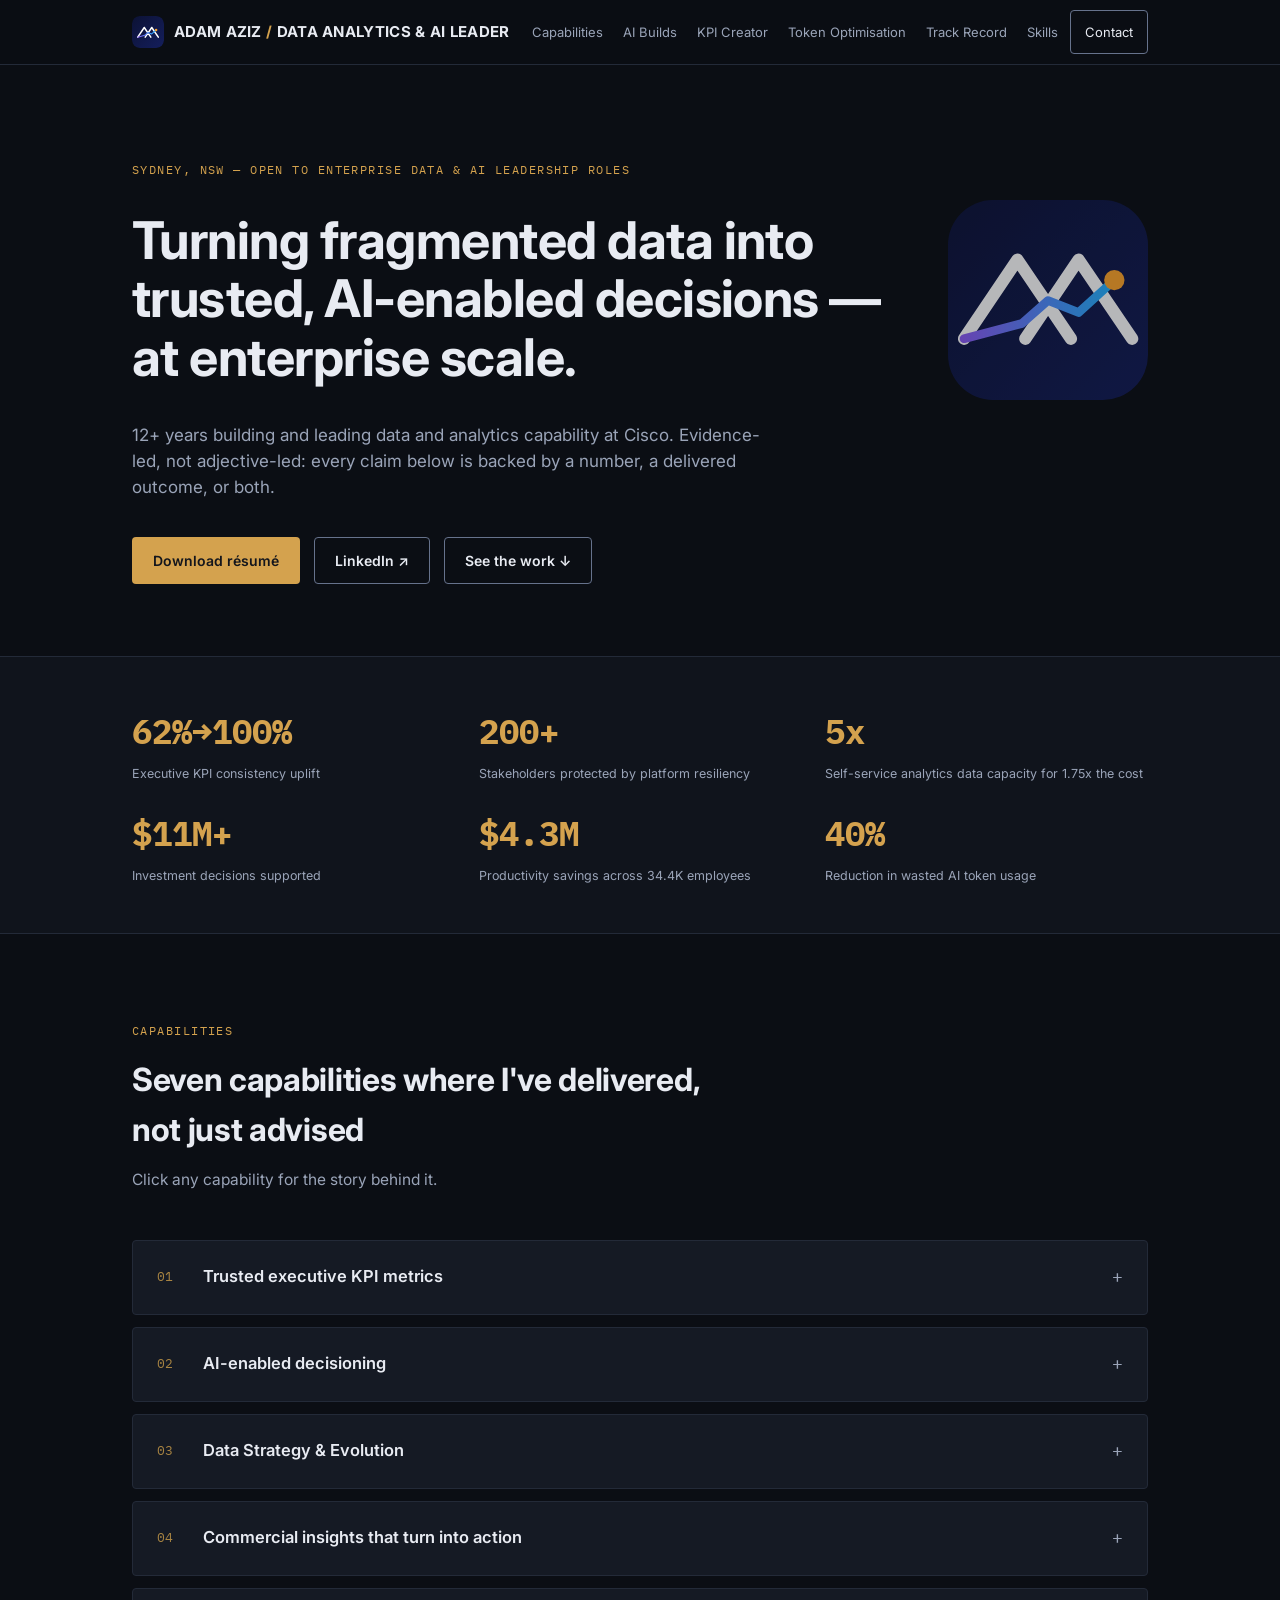
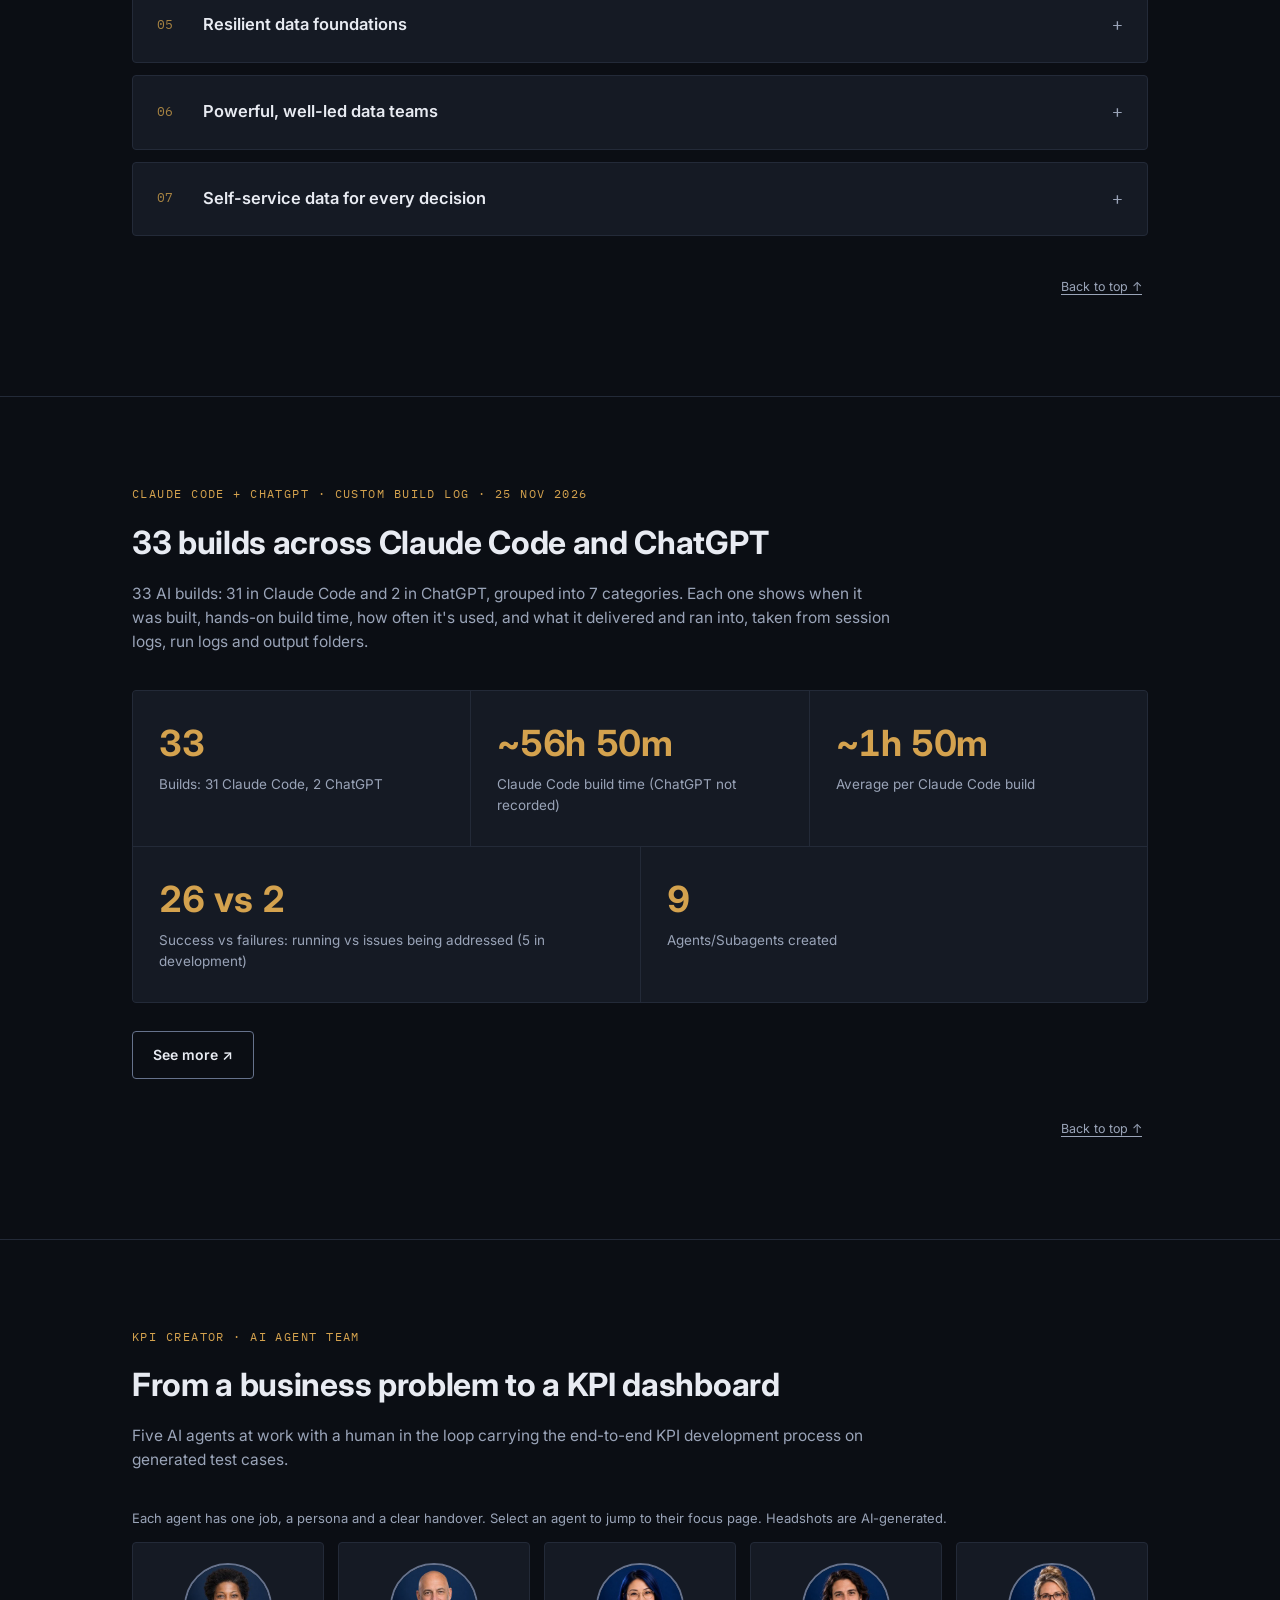
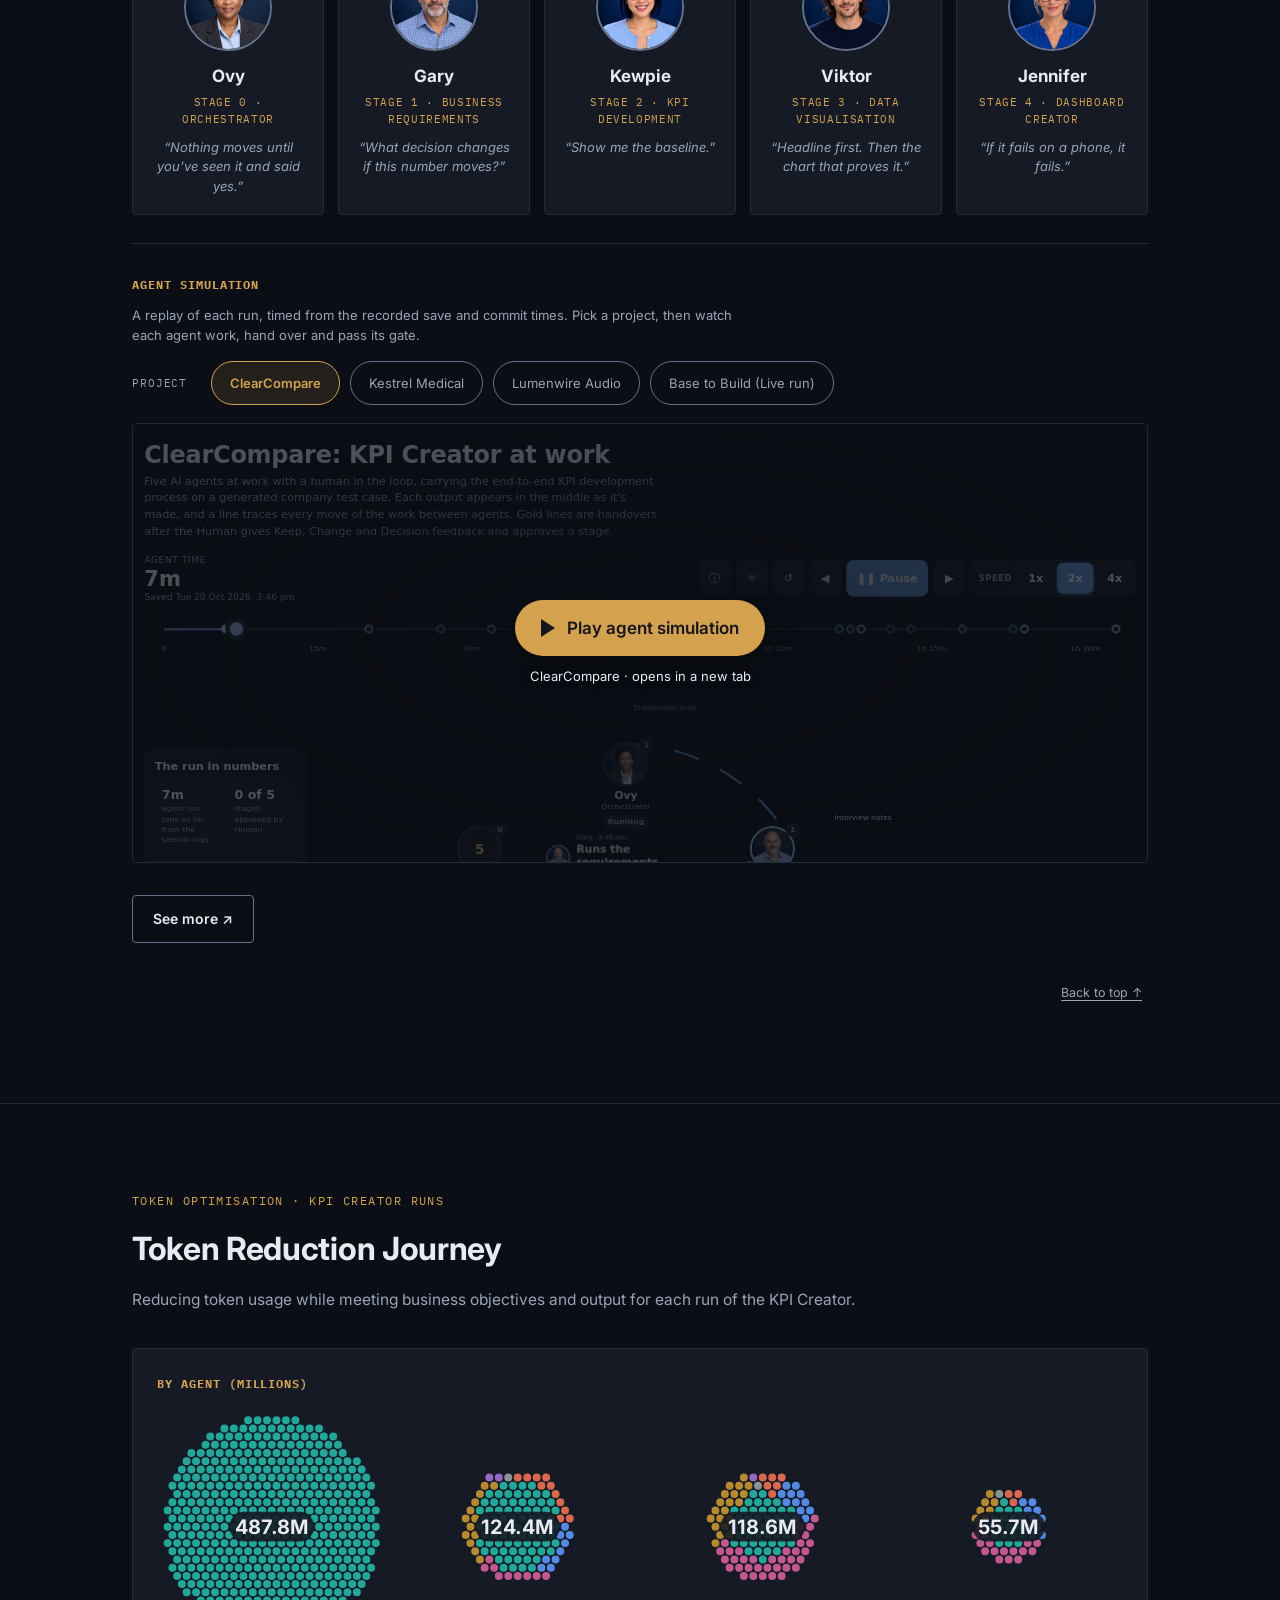
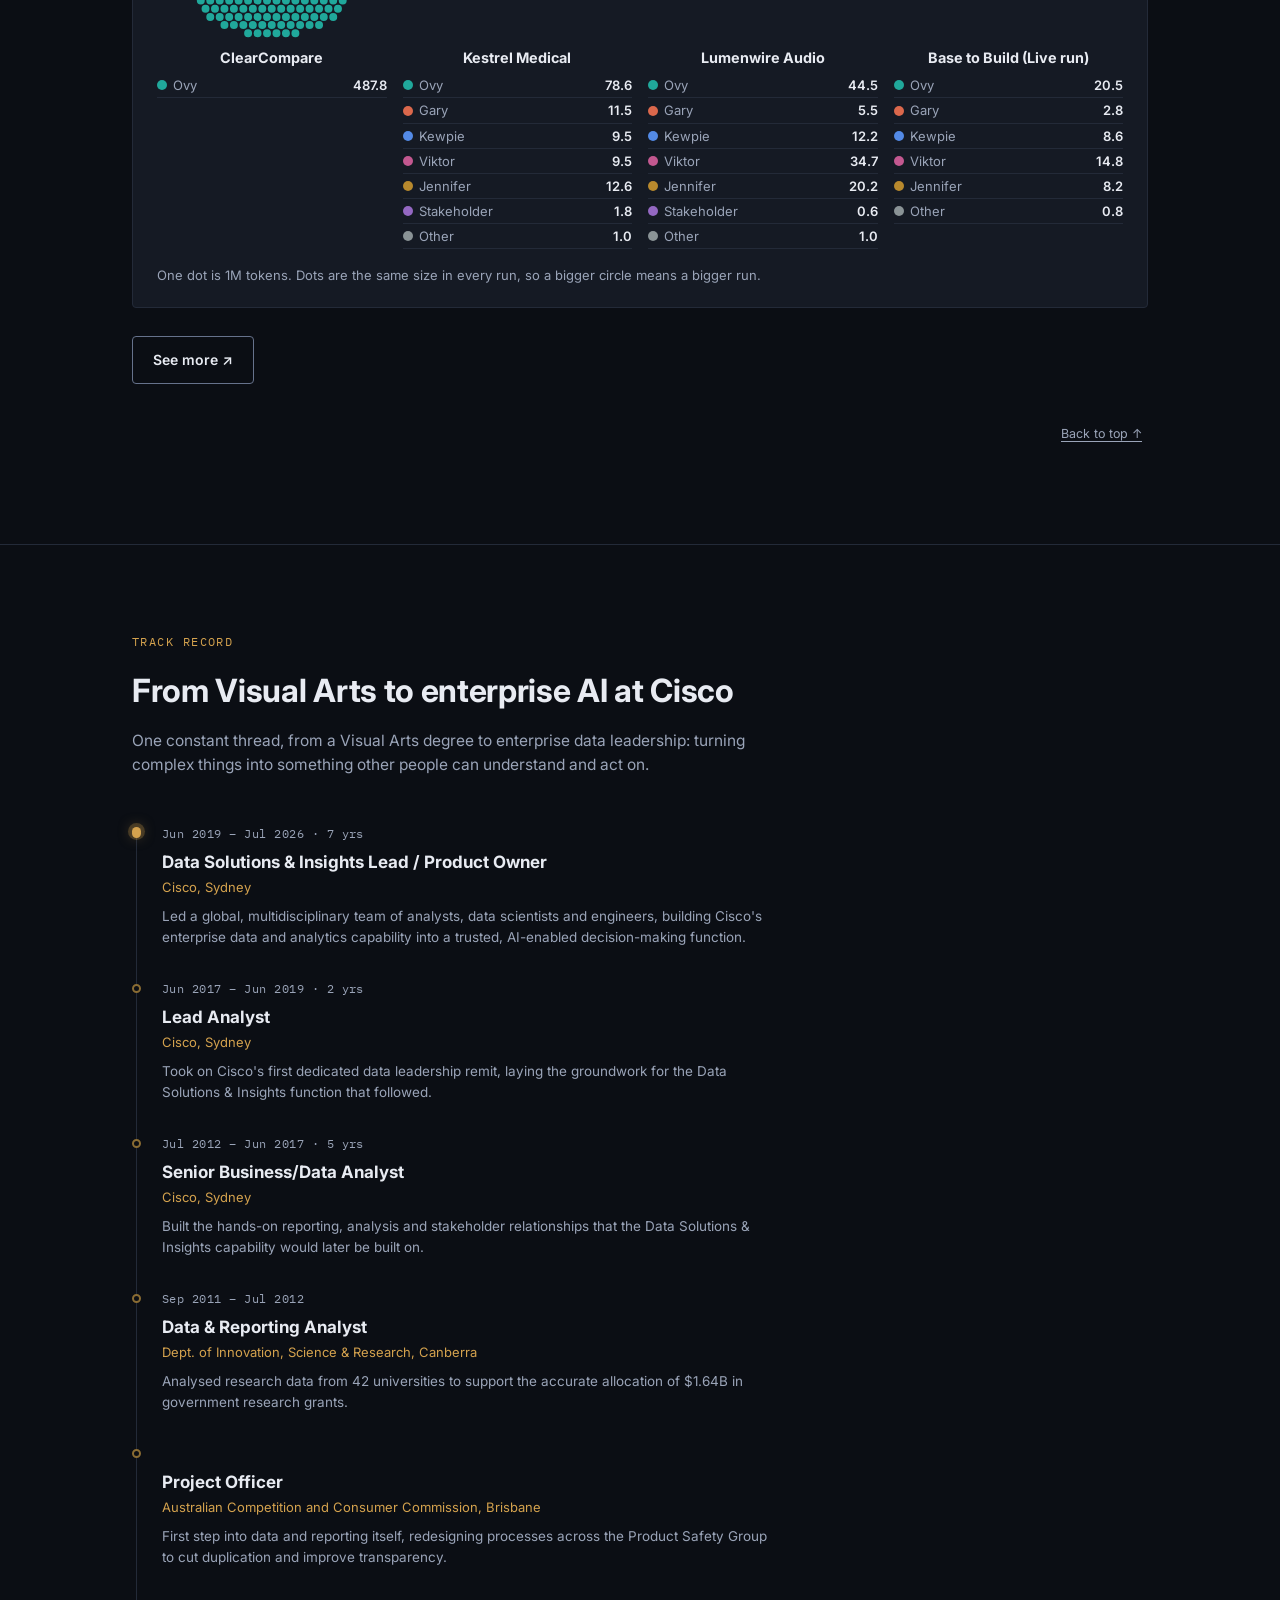
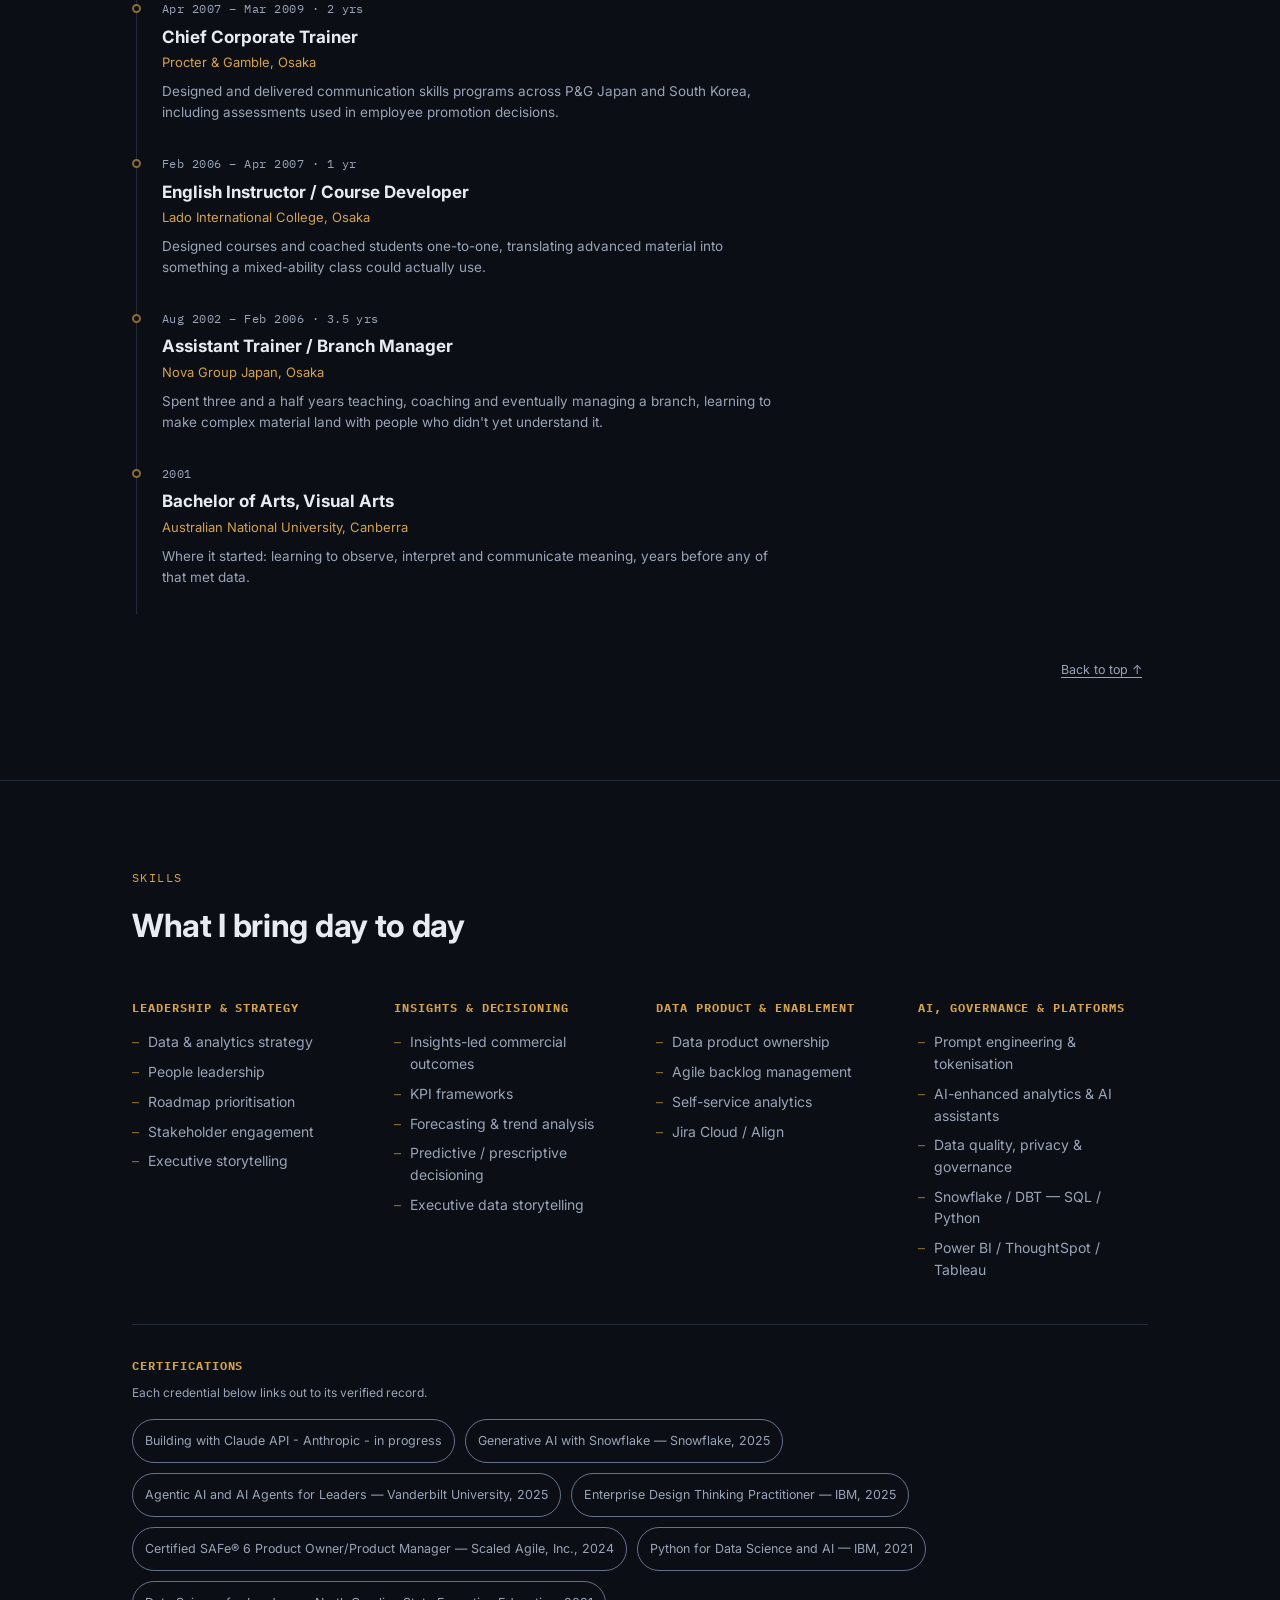
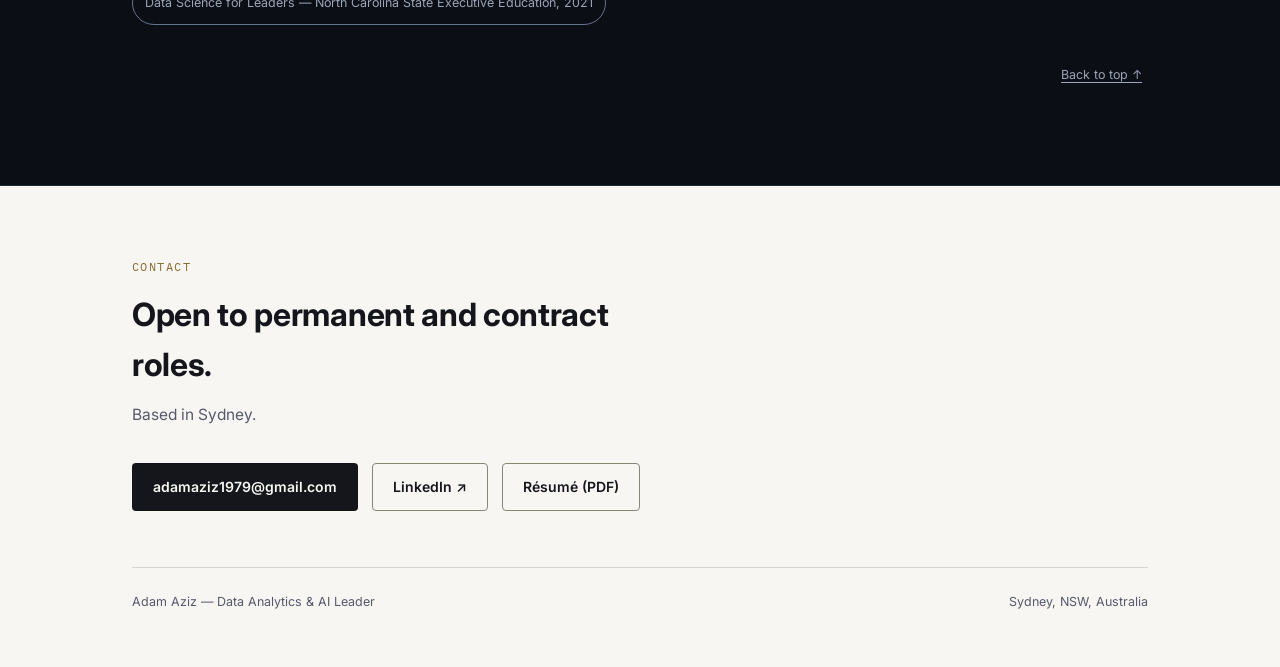
==== commit a980bd9a: "Capabilities 04: MacBook Air evidence bars and figures, Finance case timeline Co-Authored-By: Claude" ====
--- a/index.html
+++ b/index.html
@@ -713,6 +713,45 @@
   .cap-transcript p { margin-top: 8px; font-size: 0.8125rem; color: var(--text-dim); max-width: 560px; }
   .cap-video video:focus-visible, .cap-transcript summary:focus-visible { outline: 2px solid var(--accent); outline-offset: 3px; }
   .pillar.open .pillar-body { max-height: 3400px; }
+  /* ===== Capability 04 visuals: sit at the foot of each story, like the 07 ThoughtSpot proof ===== */
+  .c4-bars { display: flex; flex-direction: column; gap: 7px; }
+  .c4-bars-head { margin: 0 0 2px; font-size: 0.75rem; color: var(--text-dim); }
+  .c4-bar { display: grid; grid-template-columns: 56px minmax(0, 1fr); align-items: center; gap: 10px; font-size: 0.75rem; color: var(--text-dim); }
+  .c4-bar i { display: block; height: 14px; width: var(--w); background: var(--border-strong); border-radius: 2px; }
+  .c4-bar.hot span { color: var(--text); font-weight: 600; }
+  .c4-bar.hot i { background: var(--accent); }
+  .c4-bars-note { margin: 4px 0 0 66px; font-size: 0.75rem; color: var(--text-dim); }
+  .c4-bars-note b { color: var(--accent); font-weight: 600; }
+  @keyframes c4-grow { from { width: 0; } }
+  .pillar.open .c4-bar i { animation: c4-grow .9s ease-out both; }
+  .pillar.open .c4-bar:nth-child(3) i { animation-delay: .12s; }
+  .pillar.open .c4-bar.hot i { animation-delay: .24s; }
+  .c4-stats { display: grid; grid-template-columns: repeat(3, minmax(0, 1fr)); gap: 14px; margin-top: 8px; padding-top: 12px; border-top: 1px solid var(--border); }
+  .c4-stats p, .c4-ring-fig figcaption { margin: 0; font-size: 0.75rem; line-height: 1.4; color: var(--text-dim); }
+  .c4-stats b { display: block; font-size: 1.3rem; line-height: 1.15; font-weight: 600; color: var(--accent); font-variant-numeric: tabular-nums; margin-bottom: 2px; }
+  .c4-ring-fig { margin: 0; display: grid; grid-template-columns: 40px minmax(0, 1fr); gap: 8px; align-items: start; }
+  .c4-ring { width: 40px; height: 40px; }
+  .c4-ring circle { fill: none; stroke-width: 12; }
+  .c4-ring .t { stroke: var(--border); }
+  .c4-ring .a { stroke: var(--accent); }
+  .pillar.open .c4-ring .a { animation: tsr-draw 1.1s ease-out both; }
+  .story .c4-steps { list-style: none; display: flex; flex-direction: column; gap: 0; margin: 0; }
+  .story .c4-steps li { position: relative; padding: 0 0 14px 28px; font-size: 0.8125rem; line-height: 1.45; color: var(--text-dim); }
+  .story .c4-steps li:last-child { padding-bottom: 0; }
+  .story .c4-steps li b { display: block; color: var(--text); font-weight: 600; }
+  .story .c4-steps li::before { content: ""; position: absolute; left: 3px; top: 5px; width: 9px; height: 9px; border-radius: 50%; background: var(--bg); border: 2px solid var(--border-strong); }
+  .story .c4-steps li::after { content: ""; position: absolute; left: 8px; top: 18px; bottom: 2px; width: 1px; background: var(--border); }
+  .story .c4-steps li:last-child::after { display: none; }
+  .story .c4-steps li.end::before { background: var(--accent); border-color: var(--accent); }
+  .story .c4-steps li.end b { color: var(--accent); }
+  @keyframes c4-in { from { opacity: 0; transform: translateX(-6px); } }
+  .pillar.open .c4-steps li { animation: c4-in .5s ease-out both; }
+  .pillar.open .c4-steps li:nth-child(2) { animation-delay: .12s; }
+  .pillar.open .c4-steps li:nth-child(3) { animation-delay: .24s; }
+  .pillar.open .c4-steps li:nth-child(4) { animation-delay: .36s; }
+  .pillar.open .c4-steps li:nth-child(5) { animation-delay: .48s; }
+  @media (prefers-reduced-motion: reduce) { .pillar.open .c4-bar i, .pillar.open .c4-ring .a, .pillar.open .c4-steps li { animation: none; } }
+  @media (max-width: 420px) { .c4-stats { gap: 10px; } .c4-stats b { font-size: 1.1rem; } .c4-ring-fig { grid-template-columns: 1fr; } }
   /* ===== Capability 02 story icons ===== */
   .story-tag.has-ico { display: flex; align-items: center; gap: 12px; }
   .cap-ico { flex: none; width: 34px; height: 34px; padding: 6px; border: 1px solid var(--accent-dim); border-radius: var(--radius); background: rgba(212, 162, 78, 0.10); fill: none; stroke: var(--accent); stroke-width: 1.6; stroke-linecap: round; stroke-linejoin: round; }
@@ -1087,12 +1126,37 @@
                   <li>Comfortably meeting the needs of over 87% of Mac users globally</li>
                 </ul>
                 <p>Enough to make the Air Cisco's new standard on the spot.</p>
+                <div class="tsr">
+                  <div class="story-tag">The evidence for the Air</div>
+                  <div class="c4-bars" role="img" aria-label="Relative performance: the M5 MacBook Air is double the M3 and 1.5 times the M4.">
+                    <p class="c4-bars-head">Relative performance</p>
+                    <div class="c4-bar"><span>M3</span><i style="--w:50%"></i></div>
+                    <div class="c4-bar"><span>M4</span><i style="--w:66.7%"></i></div>
+                    <div class="c4-bar hot"><span>M5 Air</span><i style="--w:100%"></i></div>
+                    <p class="c4-bars-note"><b>2x</b> the M3, <b>1.5x</b> the M4</p>
+                  </div>
+                  <div class="c4-stats">
+                    <figure class="c4-ring-fig"><svg class="c4-ring" viewBox="0 0 100 100" aria-hidden="true"><circle class="t" cx="50" cy="50" r="38"/><circle class="a" cx="50" cy="50" r="38" pathLength="100" stroke-dasharray="87 100" transform="rotate(-90 50 50)"/></svg><figcaption><b>87%+</b>of Mac users globally have their needs met</figcaption></figure>
+                    <p><b>&minus;23%</b>cost vs the M5 MacBook Pro 14 inch</p>
+                    <p><b>&lt;&frac12;</b>the cost of the 16 inch</p>
+                  </div>
+                </div>
               </div>
               <div class="story">
                 <div class="story-tag">Finance Budget Proposal</div>
                 <p>As AI tools became part of daily work, the same signal kept showing up in laptop performance and app-usage data: a growing group of engineers and AI developers whose <strong>devices simply couldn't keep pace with what their jobs now demanded</strong>.</p>
                 <p>I used Python to analyse historical device performance, isolated the users with anomalous CPU and RAM growth, and cross-checked those spikes against the applications actually driving them, developer tools and IDEs with AI add-ons among them, before <strong>building the case for Finance with Power BI visualisations</strong>.</p>
                 <p>I didn't expect it to be approved on the spot, and it wasn't; the goal was to put verified evidence on Finance's radar early and <strong>keep advocating with that same evidence into the next financial year</strong>, rather than wait for the problem to force a rushed decision.</p>
+                <div class="tsr">
+                  <div class="story-tag">How the case was built</div>
+                  <ol class="c4-steps">
+                    <li><b>Device history</b>Python analysis of historical laptop performance</li>
+                    <li><b>Anomalies isolated</b>users with unusual CPU and RAM growth</li>
+                    <li><b>Cause confirmed</b>spikes matched to developer tools, including IDEs with AI add-ons</li>
+                    <li><b>Case for Finance</b>built with Power BI visualisations</li>
+                    <li class="end"><b>Keep advocating</b>the same evidence, into the next financial year</li>
+                  </ol>
+                </div>
               </div>
             </div>
           </div>
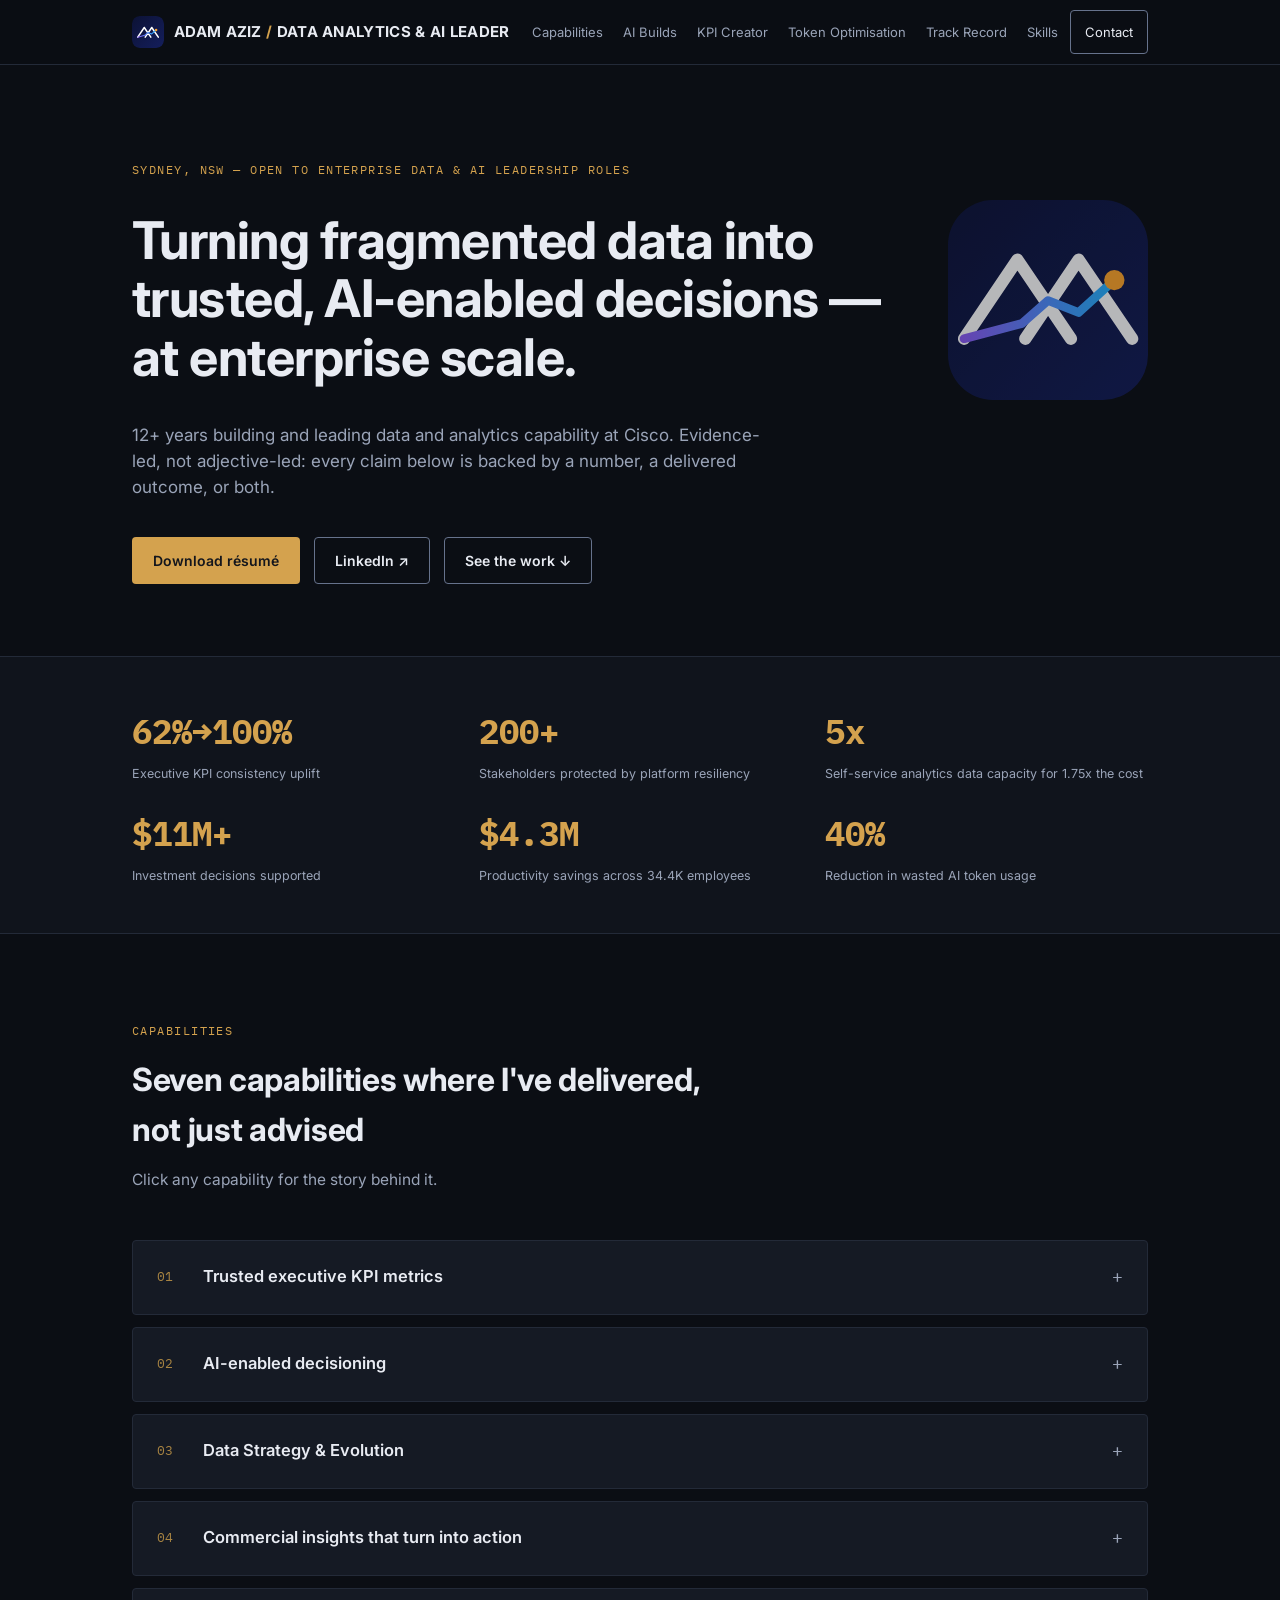
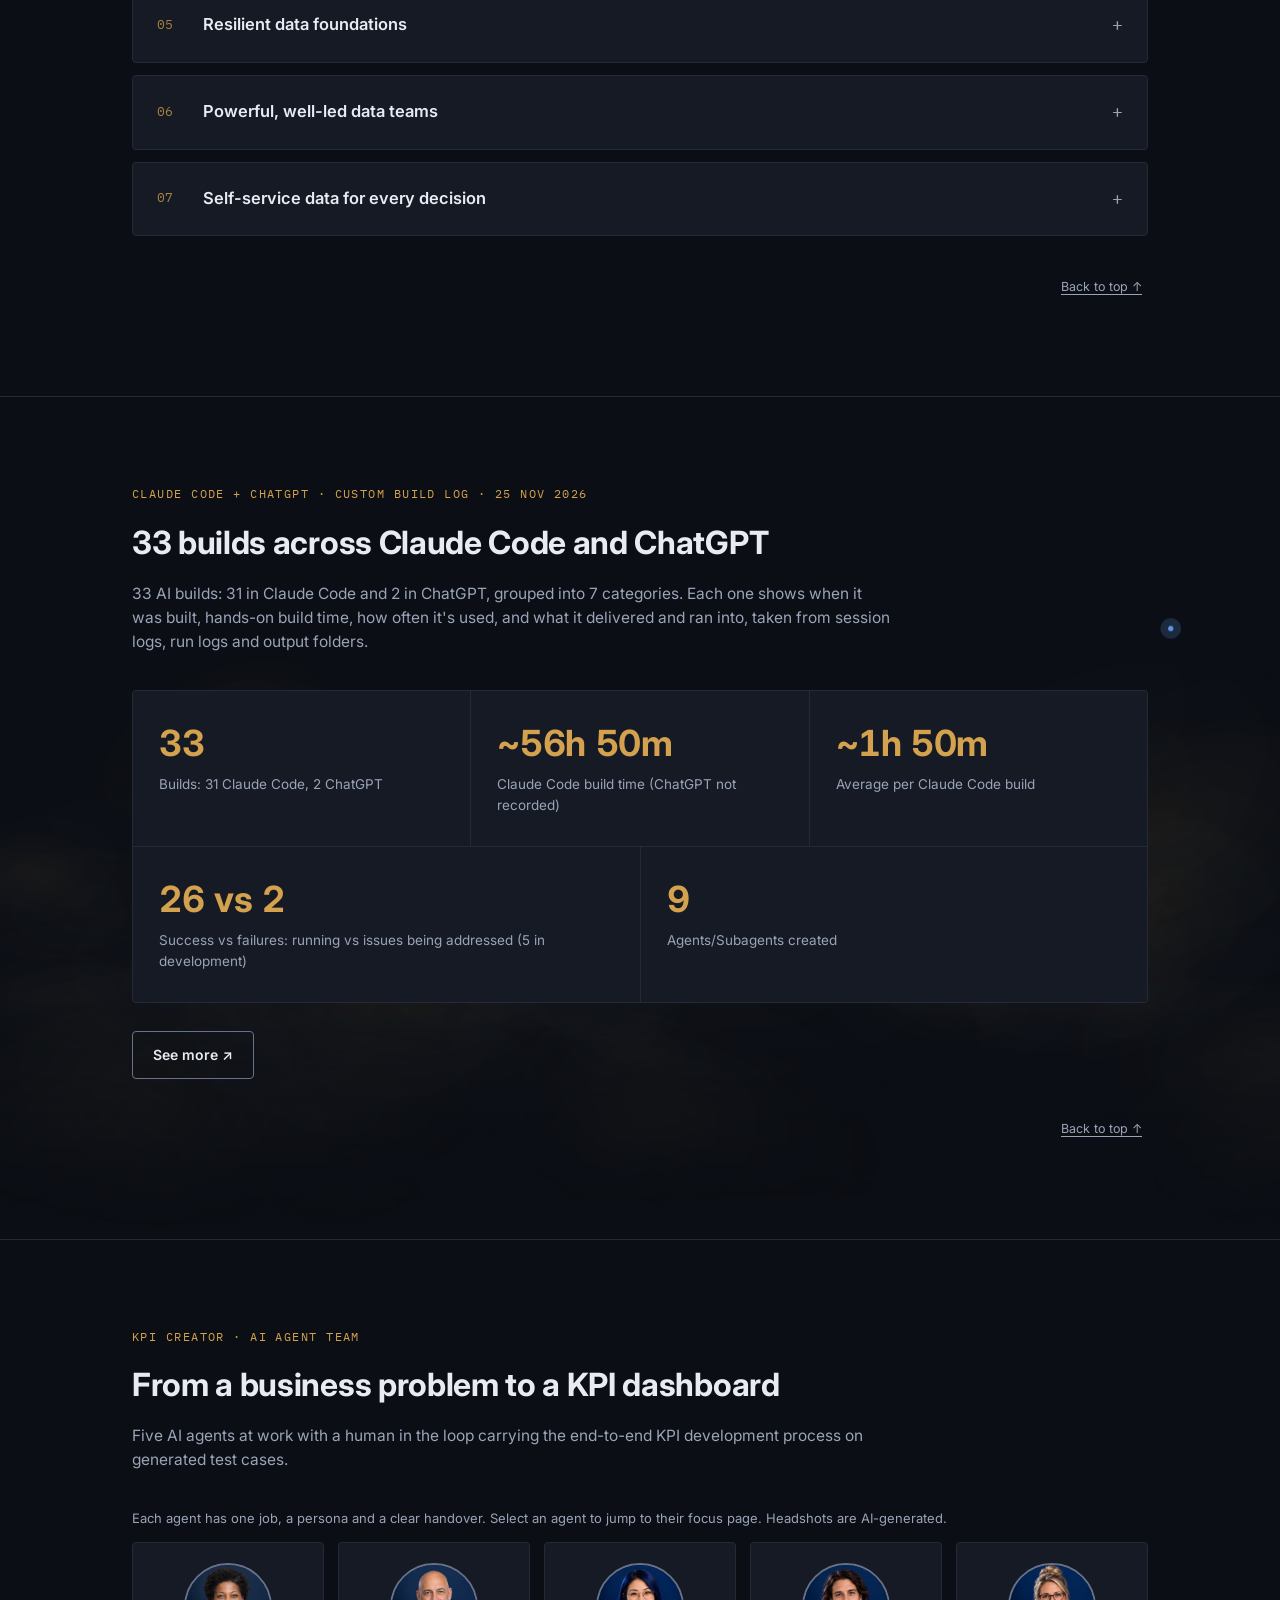
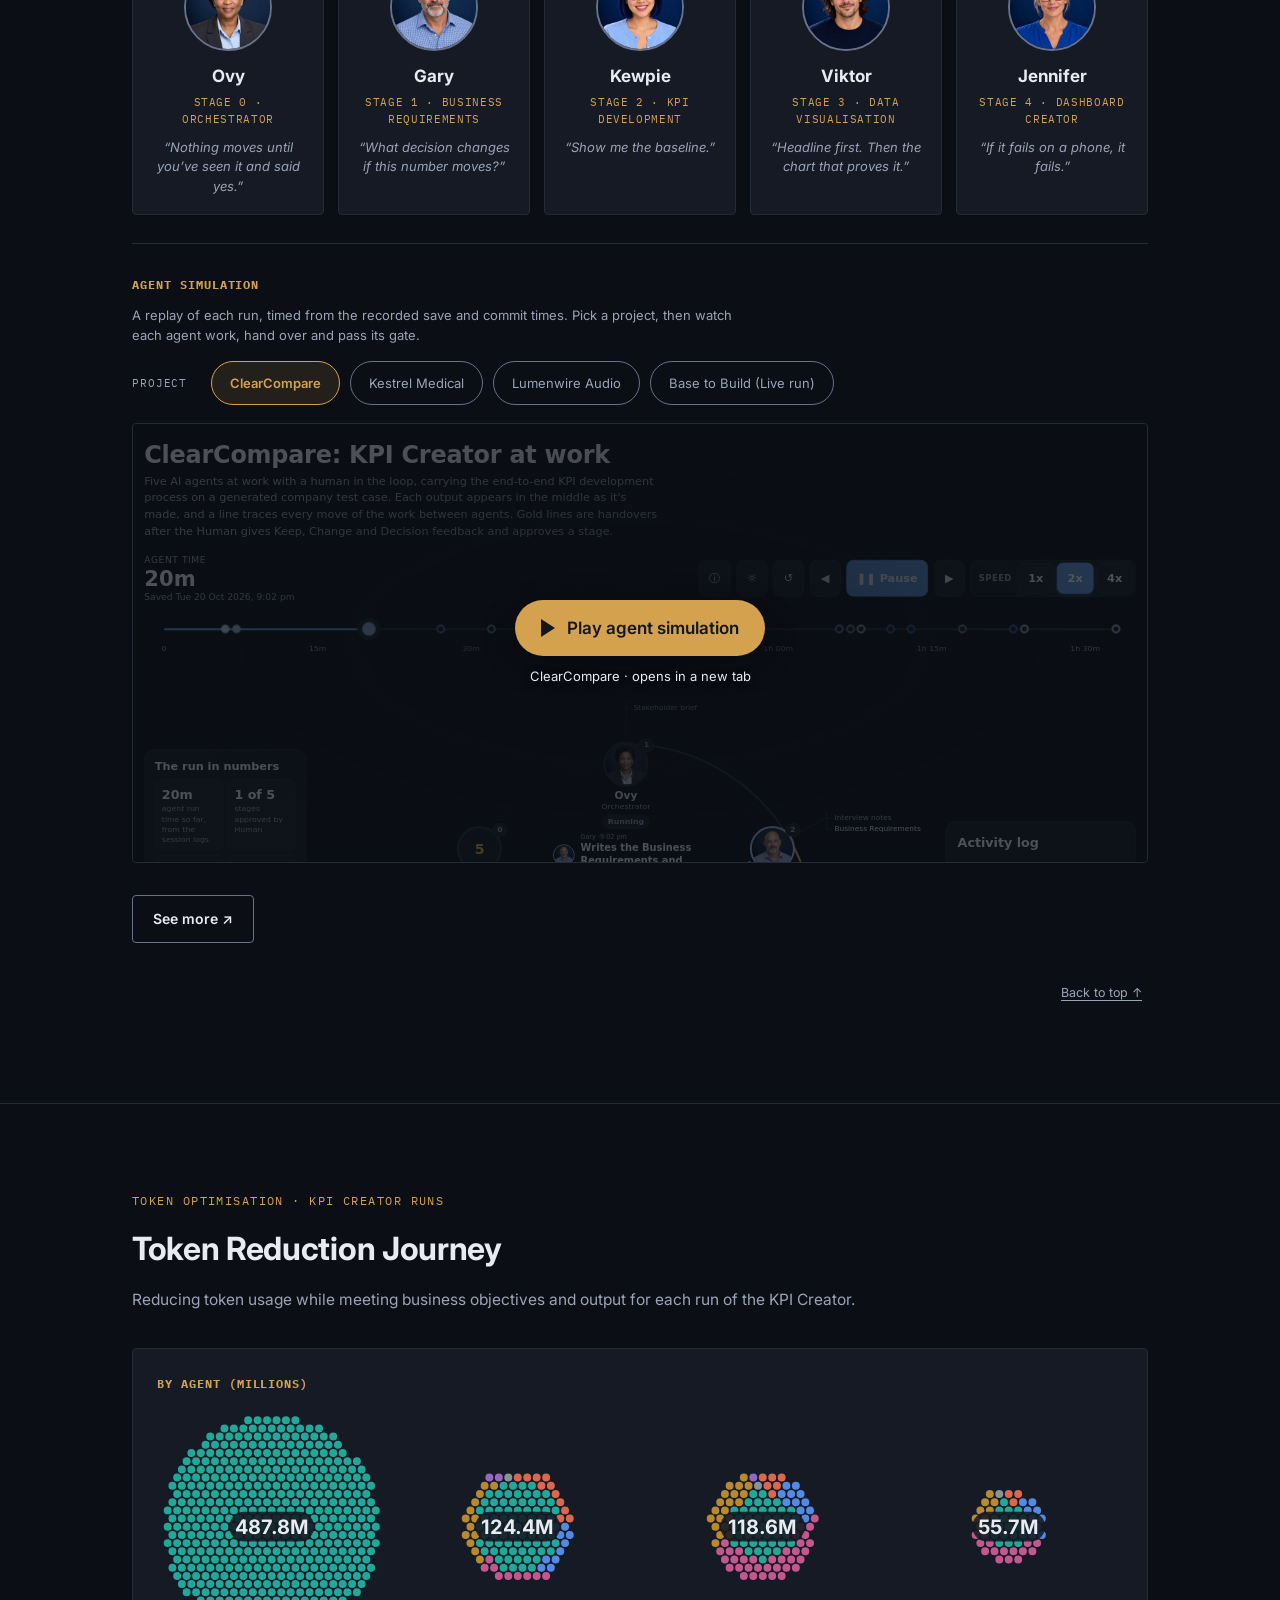
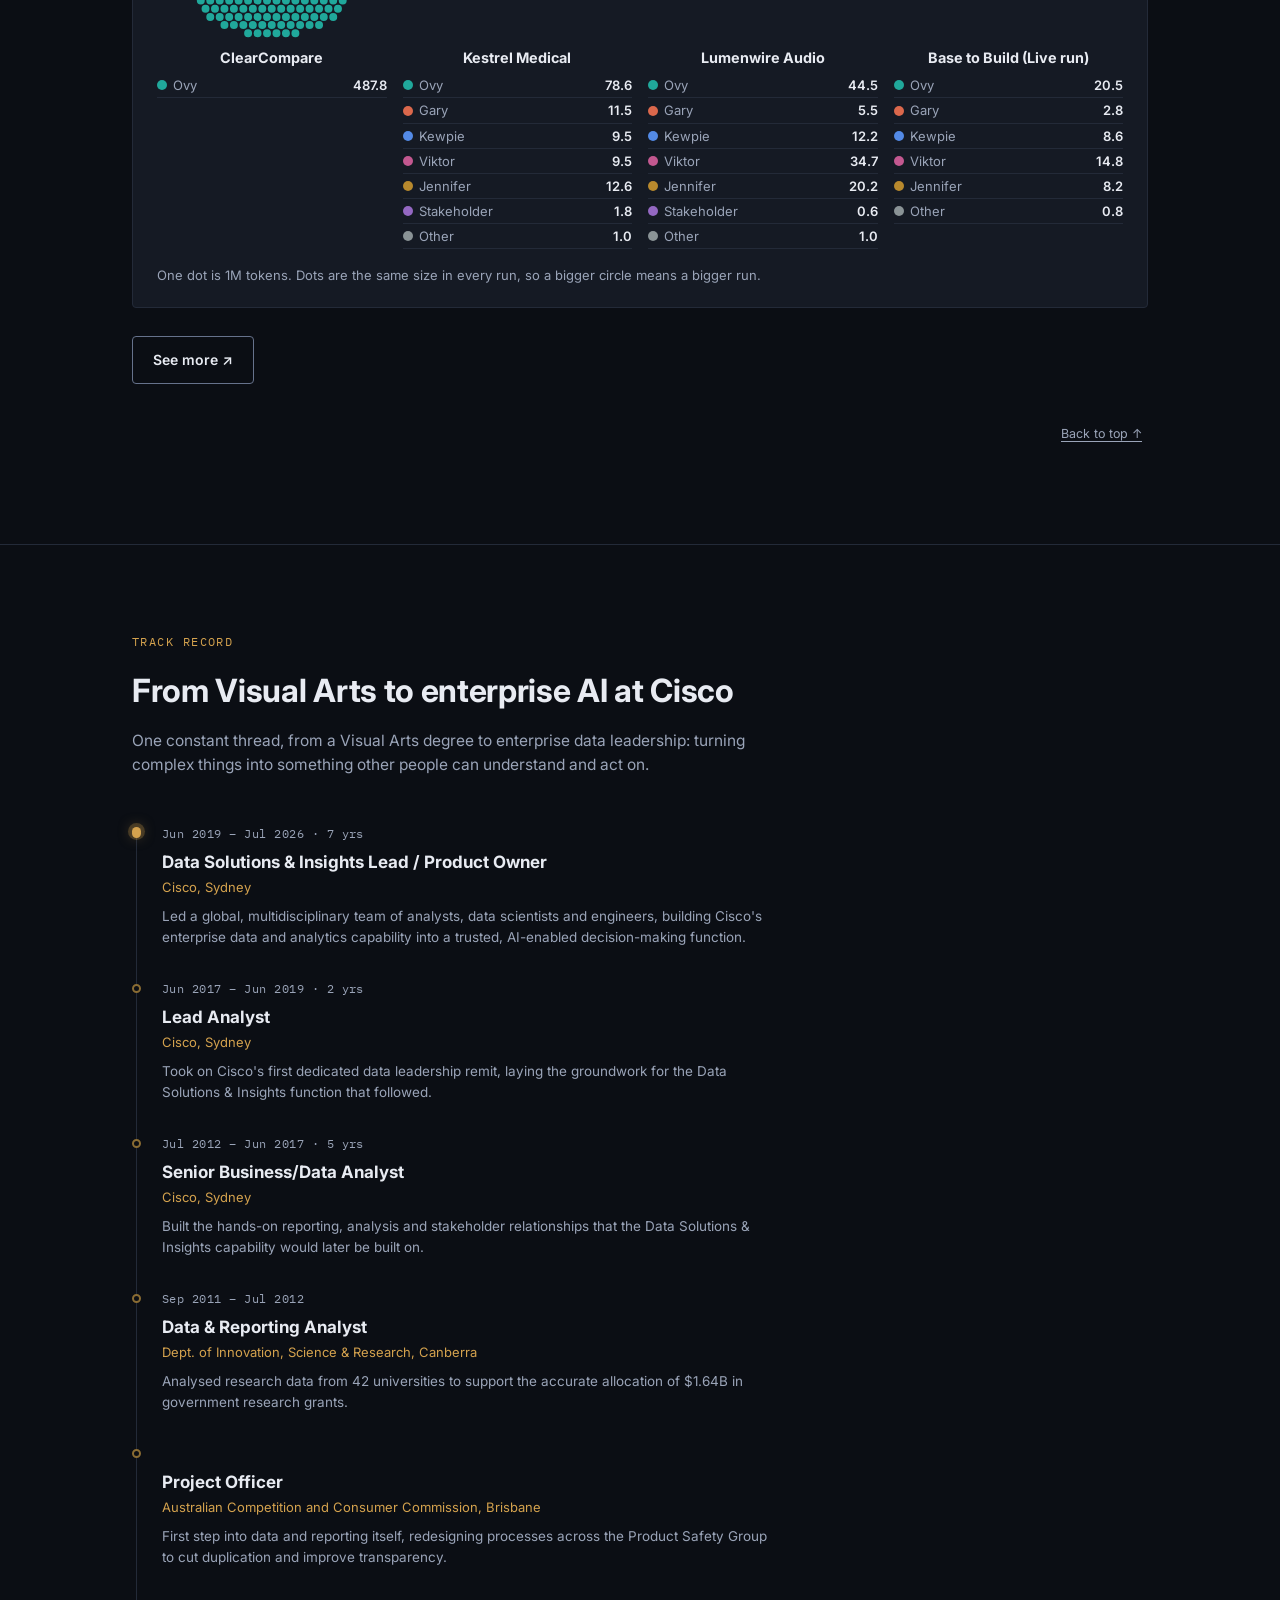
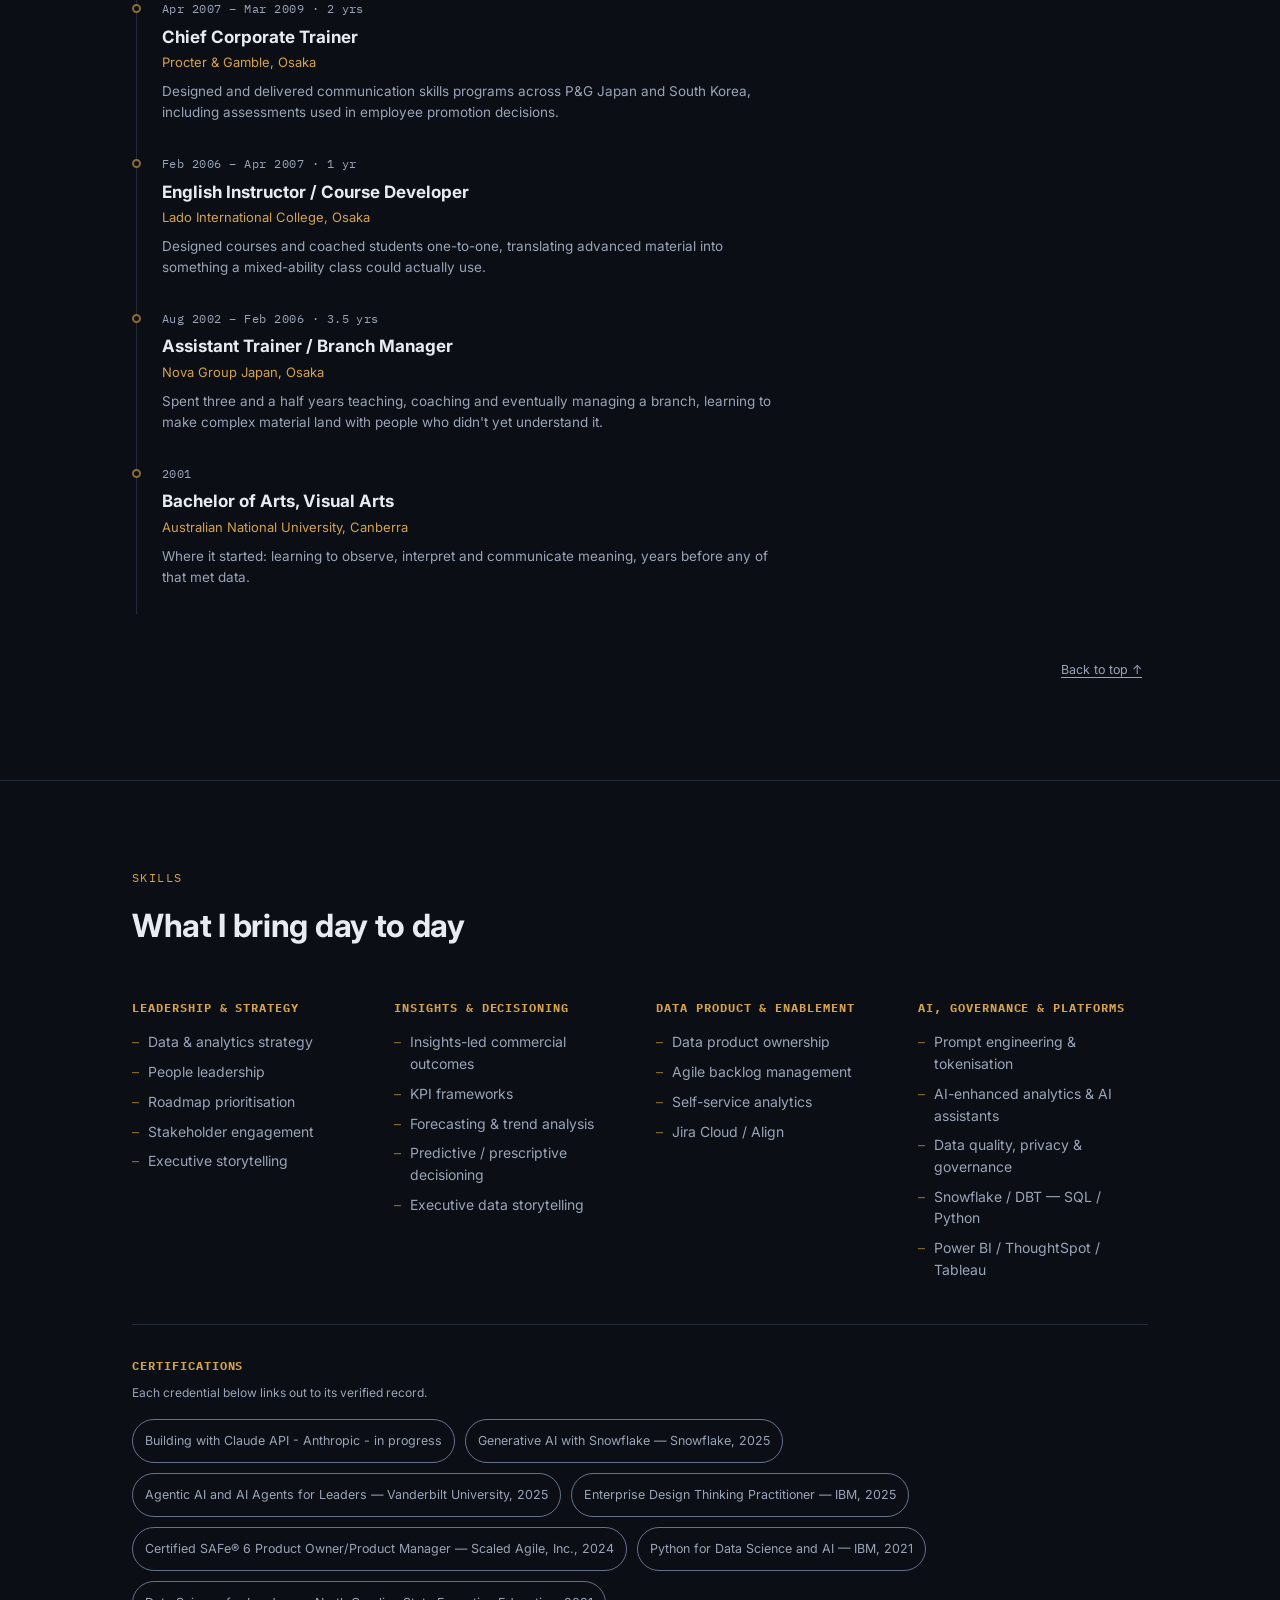
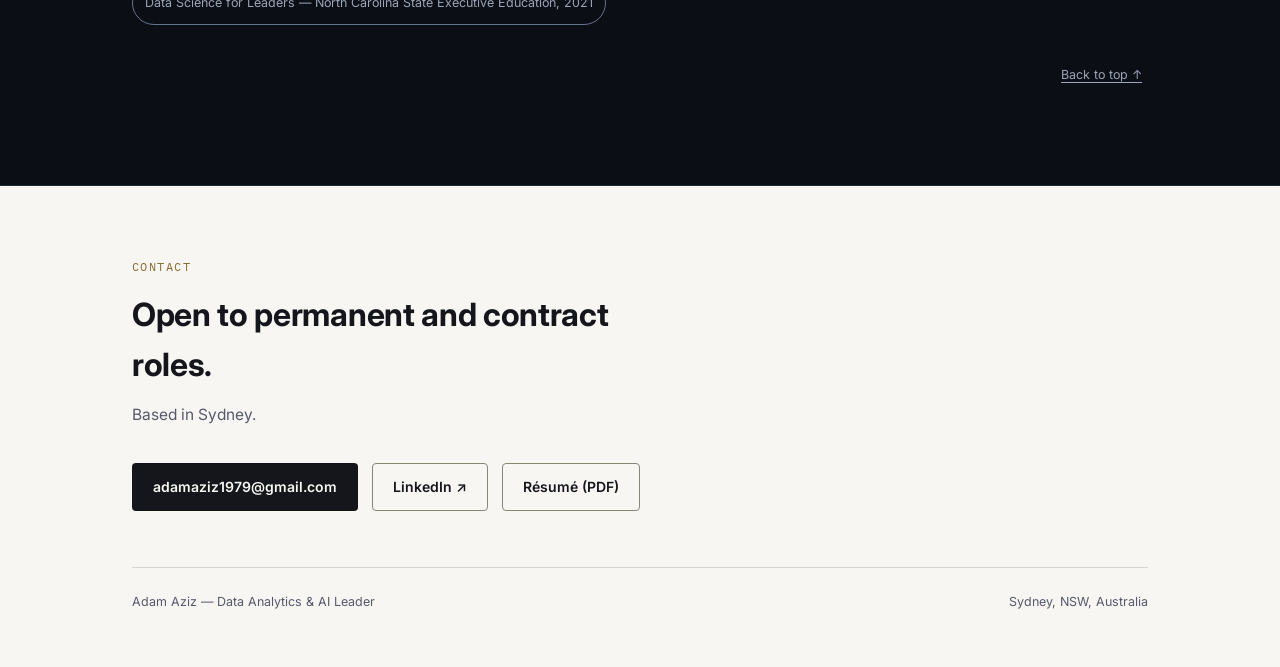
==== commit 929fac02: "AI Builds section: digital phosphorus smoke background with one blue highlight grain Co-Authored-By:" ====
--- a/index.html
+++ b/index.html
@@ -606,6 +606,16 @@
   .has-anim-bg{position:relative;isolation:isolate}
   .has-anim-bg>*{position:relative;z-index:1}
   .has-anim-bg>canvas.anim-bg{
+    position:absolute;z-index:0;display:block;pointer-events:none;
+    top:calc(-1 * var(--anim-bleed-top, 0px));
+    left:calc(-1 * var(--anim-bleed-x, 0px));
+    width:calc(100% + 2 * var(--anim-bleed-x, 0px));
+    height:calc(100% + var(--anim-bleed-top, 0px) + var(--anim-bleed-bottom, 0px));
+    -webkit-mask-image:linear-gradient(to bottom,transparent,#000 18%,#000 70%,transparent);
+    mask-image:linear-gradient(to bottom,transparent,#000 18%,#000 70%,transparent)
+  }
+  /* Digital phosphorus smoke: same section rules as the pollen; a separate canvas class so each script runs only its own. */
+  .has-anim-bg>canvas.anim-smoke{
     position:absolute;z-index:0;display:block;pointer-events:none;
     top:calc(-1 * var(--anim-bleed-top, 0px));
     left:calc(-1 * var(--anim-bleed-x, 0px));
@@ -1299,7 +1309,8 @@
   </div>
 </section>
 
-<section id="ai-builds">
+<section id="ai-builds" class="has-anim-bg">
+  <canvas class="anim-smoke" aria-hidden="true" data-strength="strong" data-accent="110,168,255"></canvas>
   <div class="wrap">
     <div class="section-head builds-head">
       <div class="section-tag">Claude Code + ChatGPT · Custom build log · 25 Nov 2026</div>
@@ -1742,6 +1753,109 @@
 })();
 </script>
 <script>
+/* Digital phosphorus smoke. Usage: <canvas class="anim-smoke" aria-hidden="true" data-strength="subtle|medium|strong" data-accent="r,g,b"></canvas>
+   as the first child of a .has-anim-bg section. Soft glowing wisps in the page accent rise and curl slowly, with a few
+   phosphor embers flickering inside them and exactly one highlight grain in the off-palette colour, the same as the pollen's.
+   Pauses off screen and in hidden tabs; one still frame when reduced motion is on. */
+(function () {
+  var PRESETS = {
+    subtle: { area: 26000, min: 14, max: 40, a: 0.022, embers: 6 },
+    medium: { area: 19000, min: 18, max: 54, a: 0.030, embers: 9 },
+    strong: { area: 14000, min: 22, max: 70, a: 0.040, embers: 12 }
+  };
+  var still = window.matchMedia && matchMedia('(prefers-reduced-motion: reduce)').matches;
+
+  function readAccent() {
+    var c = getComputedStyle(document.documentElement).getPropertyValue('--accent').trim(), m;
+    if ((m = c.match(/^#([0-9a-f]{6})$/i))) { var n = parseInt(m[1], 16); return (n >> 16) + ',' + ((n >> 8) & 255) + ',' + (n & 255); }
+    if ((m = c.match(/rgba?\(([^)]+)\)/))) return m[1].split(',').slice(0, 3).join(',');
+    return '212,162,78';
+  }
+  function sprite(rgb) { /* one soft puff, drawn once and stamped many times */
+    var c = document.createElement('canvas'), g, x; c.width = c.height = 128; x = c.getContext('2d');
+    g = x.createRadialGradient(64, 64, 0, 64, 64, 64);
+    g.addColorStop(0, 'rgba(' + rgb + ',1)'); g.addColorStop(0.35, 'rgba(' + rgb + ',0.55)'); g.addColorStop(0.7, 'rgba(' + rgb + ',0.14)'); g.addColorStop(1, 'rgba(' + rgb + ',0)');
+    x.fillStyle = g; x.fillRect(0, 0, 128, 128); return c;
+  }
+
+  function Smoke(cv) {
+    var ctx = cv.getContext('2d'); if (!ctx) return;
+    var cfg = PRESETS[cv.getAttribute('data-strength')] || PRESETS.medium;
+    var HL = cv.getAttribute('data-accent');
+    var W = 0, H = 0, P = [], E = [], col = readAccent(), spr = sprite(col), G = null, running = false, last = 0, seen = true, T = 0;
+
+    function puff(p, anywhere) {
+      p.life = 14 + Math.random() * 16;                     /* seconds */
+      p.age = anywhere ? Math.random() * p.life : 0;
+      p.x = Math.random() * W; p.y = H * (0.55 + Math.random() * 0.55);
+      p.vy = -(5 + Math.random() * 7);                       /* px per second, upward */
+      p.r0 = 26 + Math.random() * 30; p.r1 = p.r0 * (2.4 + Math.random() * 1.6);
+      p.sx = 1.3 + Math.random() * 0.9;                       /* wisps stretch sideways */
+      p.ph = Math.random() * 6.28; p.k = 0.6 + Math.random() * 0.8;
+      if (anywhere) { p.y += p.vy * p.age; if (p.y < -p.r1) p.y = H * Math.random(); }
+      return p;
+    }
+    function ember(e) { e.x = Math.random() * W; e.y = H * (0.3 + Math.random() * 0.7); e.vy = -(3 + Math.random() * 5); e.ph = Math.random() * 6.28; e.f = 1.5 + Math.random() * 2.5; e.r = 0.7 + Math.random() * 0.9; return e; }
+    function size() {
+      var r = cv.getBoundingClientRect(); W = r.width; H = r.height;
+      cv.width = Math.round(W); cv.height = Math.round(H);  /* smoke is soft: 1x resolution is enough and saves work */
+      var want = Math.round(Math.min(cfg.max, Math.max(cfg.min, W * H / cfg.area)));
+      while (P.length < want) P.push(puff({}, true)); P.length = want;
+      if (HL && !G) G = grain({}, true);
+      while (E.length < cfg.embers) E.push(ember({}));
+    }
+    function grain(g, anywhere) { g.x = Math.random() * W; g.y = anywhere ? Math.random() * H : H + 10; g.vy = -6; g.sw = 6 + Math.random() * 16; g.sf = 0.05 + Math.random() * 0.12; g.ph = Math.random() * 6.28; g.tw = 0.3 + Math.random() * 0.9; return g; }
+    function flowX(y, t, ph) { return Math.sin(y * 0.006 + t * 0.12 + ph) * 9 + Math.sin(y * 0.017 - t * 0.07 + ph * 2) * 4; }
+    function step(dt) {
+      T += dt;
+      for (var i = 0; i < P.length; i++) {
+        var p = P[i]; p.age += dt; p.y += p.vy * dt; p.x += flowX(p.y, T, p.ph) * p.k * dt;
+        if (p.age > p.life || p.y < -p.r1) puff(p, false);
+      }
+      if (G) { G.y += G.vy * dt; if (G.y < -12) grain(G, false); }
+      for (var j = 0; j < E.length; j++) { var e = E[j]; e.y += e.vy * dt; e.x += flowX(e.y, T, e.ph) * dt; if (e.y < -4) { ember(e); e.y = H + 4; } }
+    }
+    function draw() {
+      ctx.clearRect(0, 0, W, H);
+      ctx.globalCompositeOperation = 'lighter';
+      for (var i = 0; i < P.length; i++) {
+        var p = P[i], u = p.age / p.life, fade = Math.sin(Math.PI * u), r = p.r0 + (p.r1 - p.r0) * u,
+            a = cfg.a * fade * fade, rot = Math.sin(T * 0.05 + p.ph) * 0.5;
+        if (a < 0.002) continue;
+        ctx.save(); ctx.globalAlpha = a; ctx.translate(p.x, p.y); ctx.rotate(rot); ctx.scale(p.sx, 1);
+        ctx.drawImage(spr, -r, -r, r * 2, r * 2); ctx.restore();
+      }
+      for (var j = 0; j < E.length; j++) {
+        var e = E[j], f = Math.max(0, Math.sin(T * e.f + e.ph)); f = f * f * f;
+        if (f < 0.02) continue;
+        ctx.globalAlpha = 0.5 * f; ctx.beginPath(); ctx.arc(e.x, e.y, e.r * 3.2, 0, 6.283); ctx.fillStyle = 'rgba(' + col + ',0.25)'; ctx.fill();
+        ctx.beginPath(); ctx.arc(e.x, e.y, e.r, 0, 6.283); ctx.fillStyle = 'rgba(' + col + ',0.9)'; ctx.fill();
+      }
+      ctx.globalAlpha = 1; ctx.globalCompositeOperation = 'source-over';
+      if (G) { /* the pollen's highlight grain: r 2.6, alpha 0.9, glow 4x at 0.22 */
+        var gx = G.x + Math.sin(T * G.sf + G.ph) * G.sw, ga = 0.9 * (0.65 + 0.35 * Math.sin(T * G.tw + G.ph));
+        ctx.beginPath(); ctx.arc(gx, G.y, 2.6 * 4, 0, 6.283); ctx.fillStyle = 'rgba(' + HL + ',' + (ga * 0.22).toFixed(3) + ')'; ctx.fill();
+        ctx.beginPath(); ctx.arc(gx, G.y, 2.6, 0, 6.283); ctx.fillStyle = 'rgba(' + HL + ',' + ga.toFixed(3) + ')'; ctx.fill();
+      }
+    }
+    function frame(now) {
+      if (!running) return;
+      var dt = Math.min(0.05, (now - last) / 1000 || 0); last = now;
+      step(dt); draw(); requestAnimationFrame(frame);
+    }
+    function start() { if (running || still || !seen || document.hidden) return; running = true; last = performance.now(); requestAnimationFrame(frame); }
+    function stop() { running = false; }
+
+    size(); for (var k = 0; k < 40; k++) step(0.05); draw(); start();
+    if (window.ResizeObserver) new ResizeObserver(function () { size(); if (!running) draw(); }).observe(cv);
+    if ('IntersectionObserver' in window) new IntersectionObserver(function (e) { seen = e[0].isIntersecting; seen ? start() : stop(); }).observe(cv);
+    document.addEventListener('visibilitychange', function () { document.hidden ? stop() : start(); });
+  }
+
+  Array.prototype.forEach.call(document.querySelectorAll('canvas.anim-smoke'), Smoke);
+})();
+</script>
+<script>
 /* Stats count-up (headline stats and AI Builds): each figure counts up from zero and fades in, tile by tile, once, when its panel scrolls into view.
    The figures are written in the HTML, so with no script or with reduced motion they show as written.
    Screen readers read the written figure, and printing shows the final figures. */
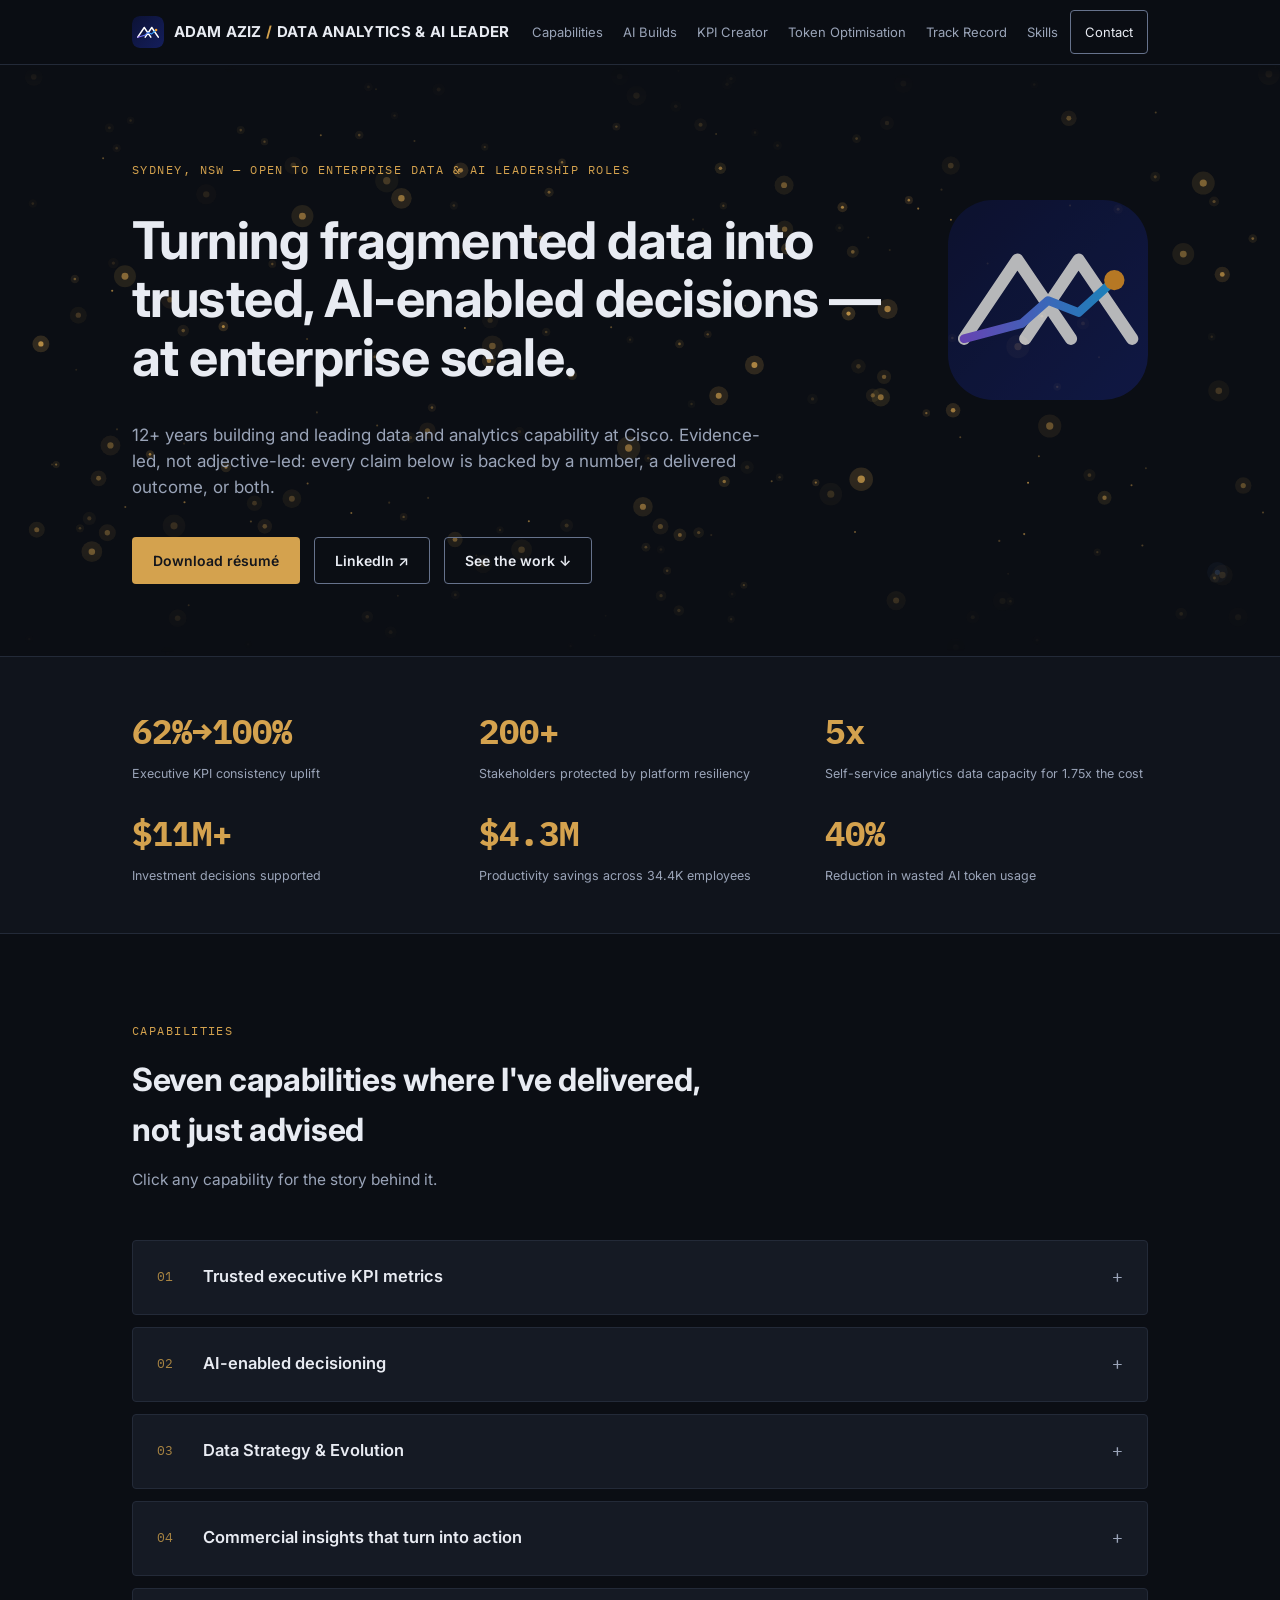
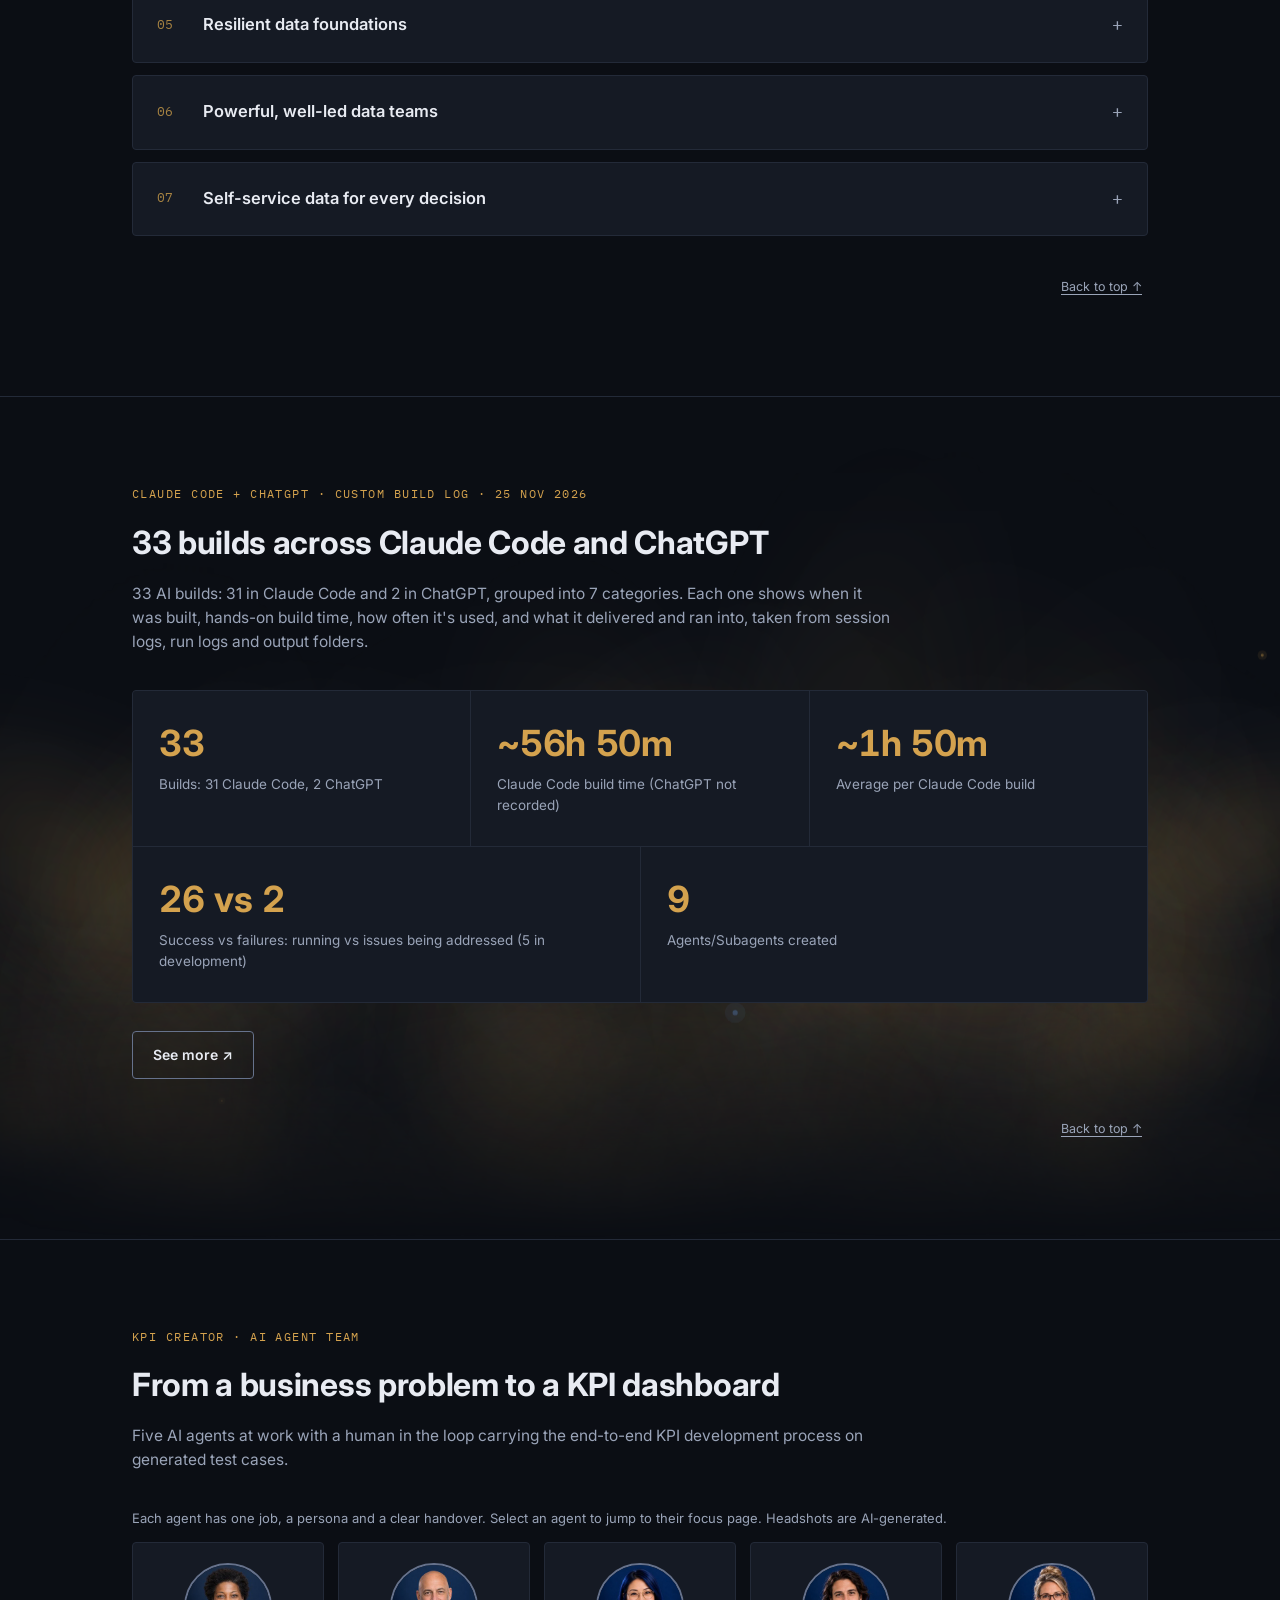
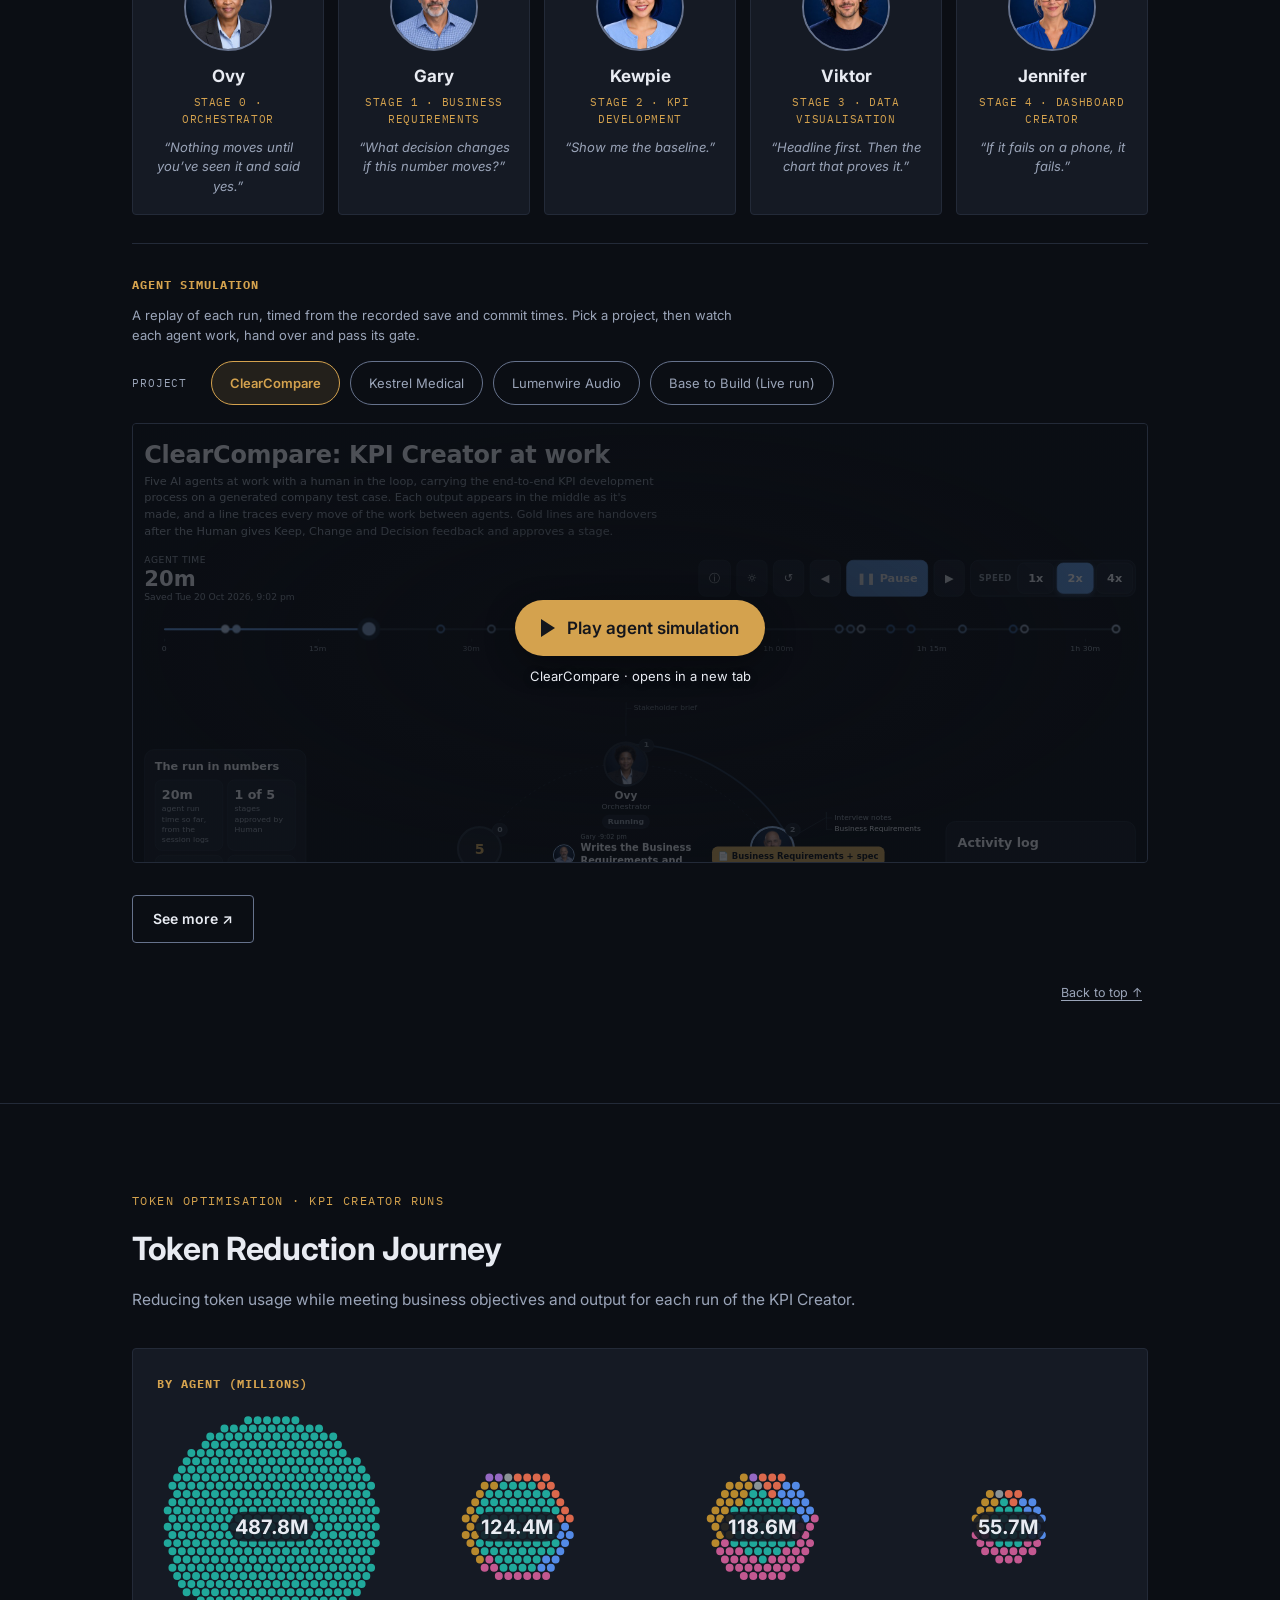
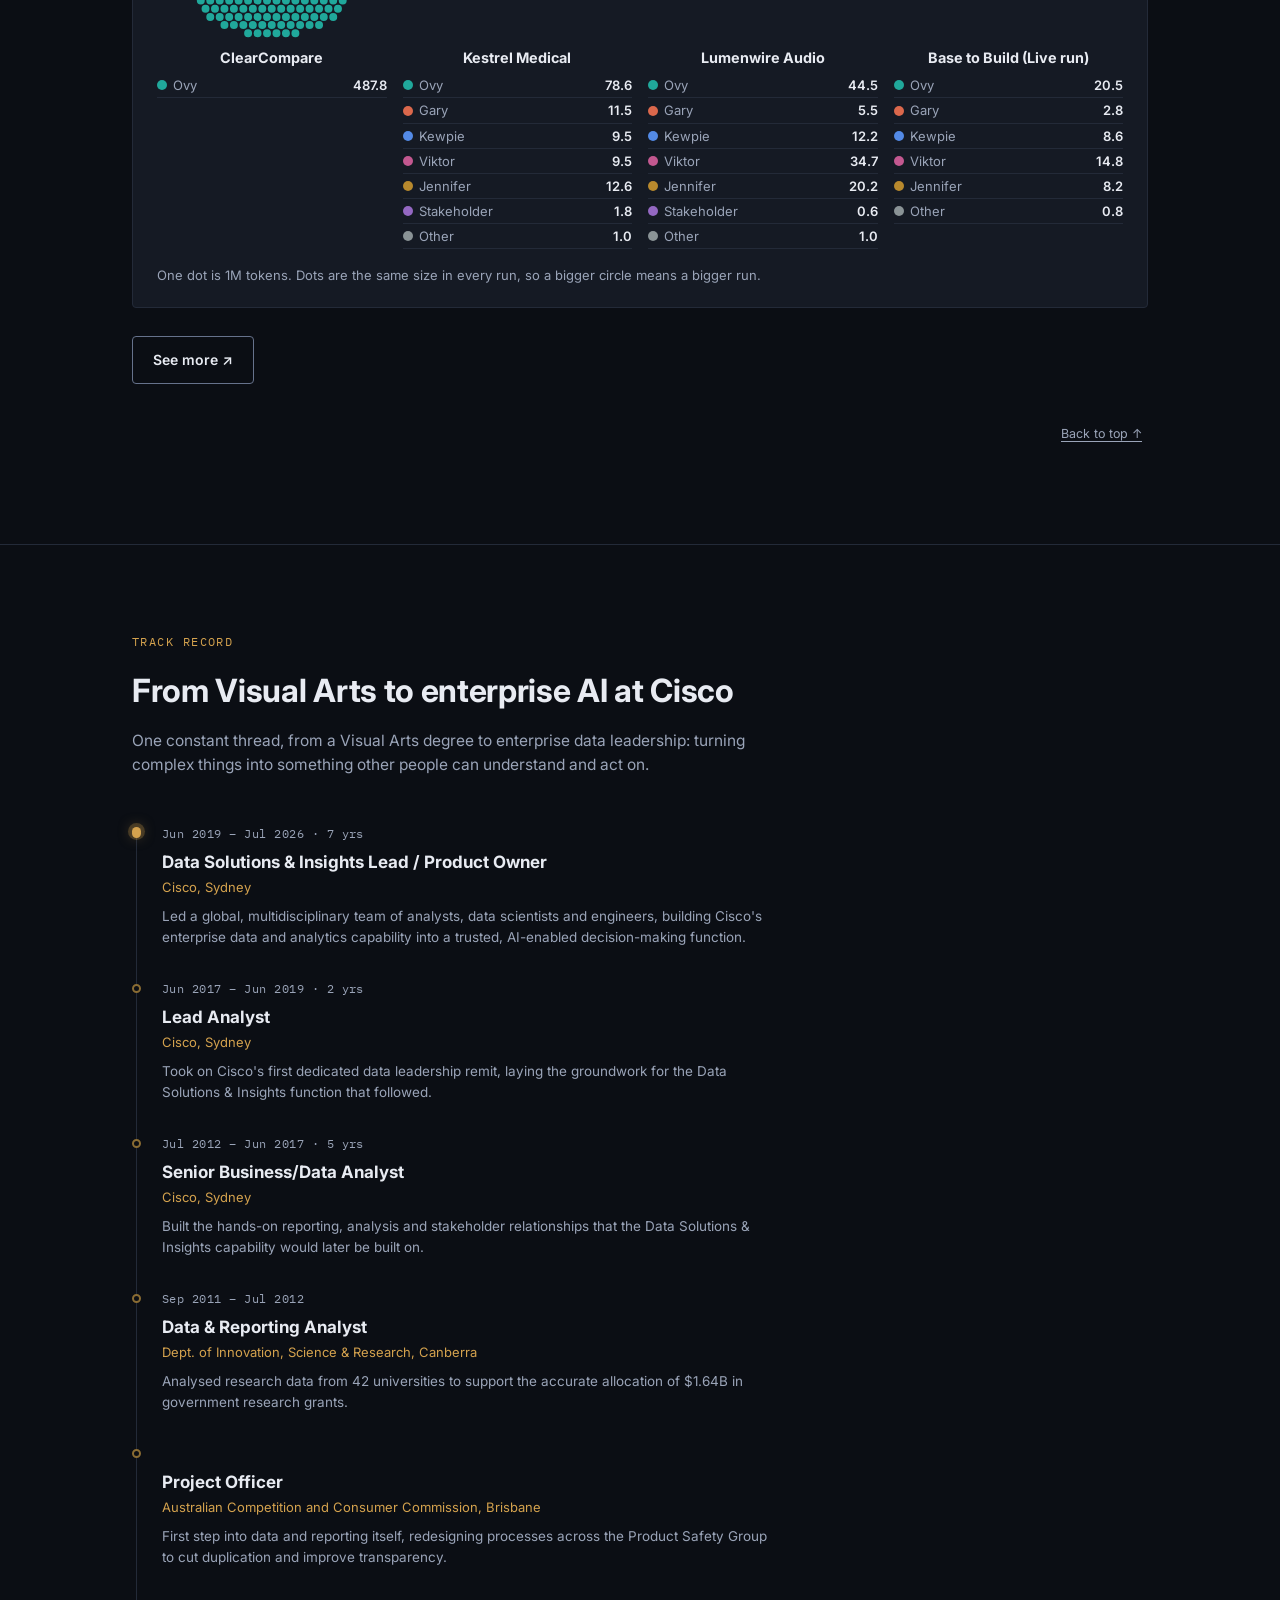
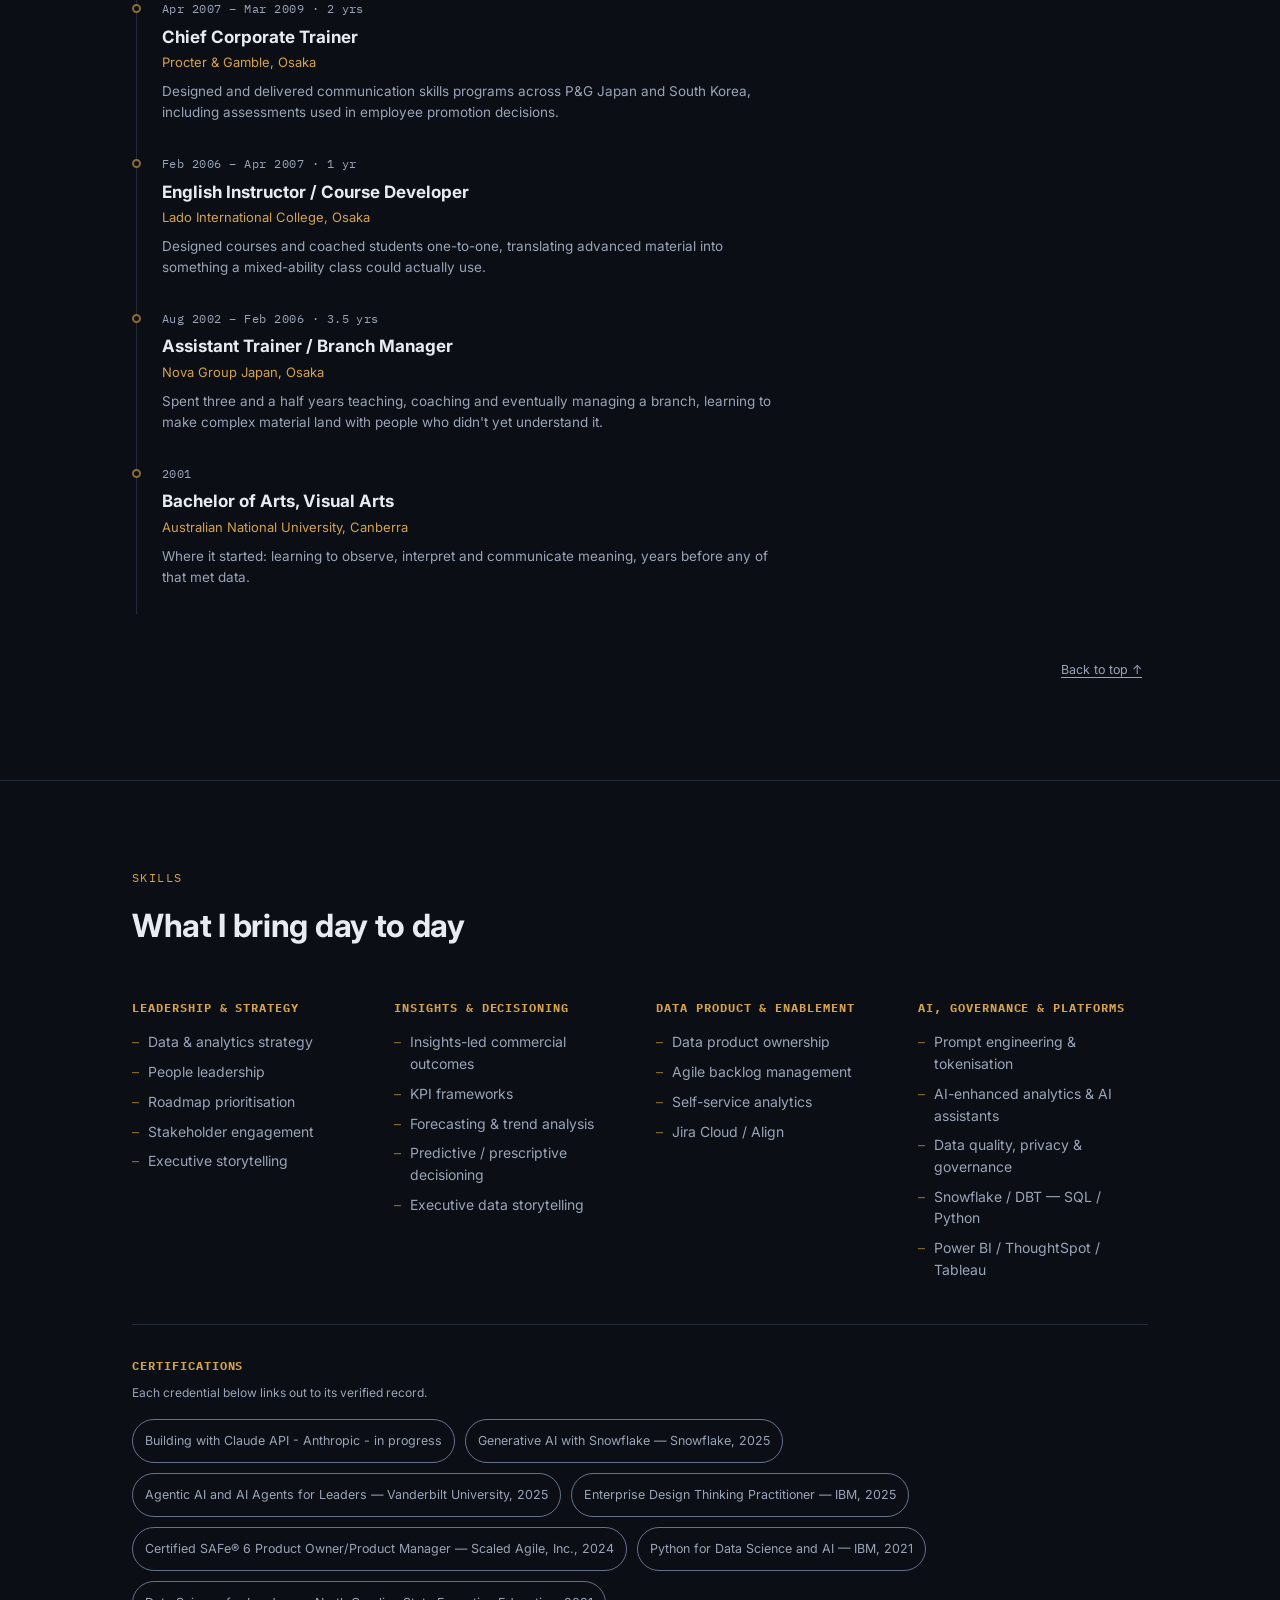
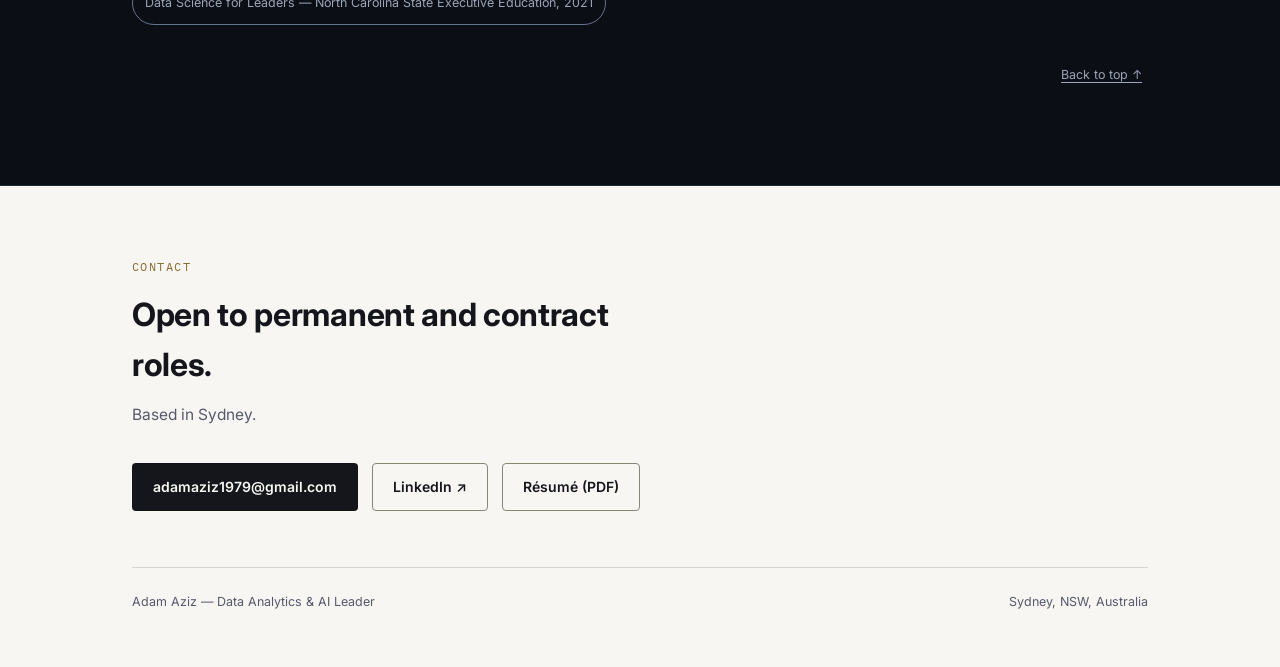
==== commit 82765f3d: "AI Builds smoke: heavier, more movement (curl, gust, surges), fewer embers Co-Authored-By: Claude Op" ====
--- a/index.html
+++ b/index.html
@@ -1759,9 +1759,9 @@
    Pauses off screen and in hidden tabs; one still frame when reduced motion is on. */
 (function () {
   var PRESETS = {
-    subtle: { area: 26000, min: 14, max: 40, a: 0.022, embers: 6 },
-    medium: { area: 19000, min: 18, max: 54, a: 0.030, embers: 9 },
-    strong: { area: 14000, min: 22, max: 70, a: 0.040, embers: 12 }
+    subtle: { area: 20000, min: 16, max: 50, a: 0.034, embers: 4 },
+    medium: { area: 14000, min: 22, max: 70, a: 0.048, embers: 6 },
+    strong: { area: 10000, min: 30, max: 96, a: 0.062, embers: 7 }
   };
   var still = window.matchMedia && matchMedia('(prefers-reduced-motion: reduce)').matches;
 
@@ -1774,7 +1774,7 @@
   function sprite(rgb) { /* one soft puff, drawn once and stamped many times */
     var c = document.createElement('canvas'), g, x; c.width = c.height = 128; x = c.getContext('2d');
     g = x.createRadialGradient(64, 64, 0, 64, 64, 64);
-    g.addColorStop(0, 'rgba(' + rgb + ',1)'); g.addColorStop(0.35, 'rgba(' + rgb + ',0.55)'); g.addColorStop(0.7, 'rgba(' + rgb + ',0.14)'); g.addColorStop(1, 'rgba(' + rgb + ',0)');
+    g.addColorStop(0, 'rgba(' + rgb + ',1)'); g.addColorStop(0.4, 'rgba(' + rgb + ',0.72)'); g.addColorStop(0.75, 'rgba(' + rgb + ',0.22)'); g.addColorStop(1, 'rgba(' + rgb + ',0)');
     x.fillStyle = g; x.fillRect(0, 0, 128, 128); return c;
   }
 
@@ -1785,11 +1785,12 @@
     var W = 0, H = 0, P = [], E = [], col = readAccent(), spr = sprite(col), G = null, running = false, last = 0, seen = true, T = 0;
 
     function puff(p, anywhere) {
-      p.life = 14 + Math.random() * 16;                     /* seconds */
+      p.life = 18 + Math.random() * 20;                     /* seconds */
       p.age = anywhere ? Math.random() * p.life : 0;
       p.x = Math.random() * W; p.y = H * (0.55 + Math.random() * 0.55);
-      p.vy = -(5 + Math.random() * 7);                       /* px per second, upward */
-      p.r0 = 26 + Math.random() * 30; p.r1 = p.r0 * (2.4 + Math.random() * 1.6);
+      p.vy = -(3 + Math.random() * 5);                       /* px per second, upward: heavy smoke climbs slowly */
+      p.r0 = 34 + Math.random() * 36; p.r1 = p.r0 * (2.6 + Math.random() * 1.8);
+      p.bf = 0.15 + Math.random() * 0.25; p.rs = (Math.random() < 0.5 ? -1 : 1) * (0.04 + Math.random() * 0.08); /* billow rate, spin */
       p.sx = 1.3 + Math.random() * 0.9;                       /* wisps stretch sideways */
       p.ph = Math.random() * 6.28; p.k = 0.6 + Math.random() * 0.8;
       if (anywhere) { p.y += p.vy * p.age; if (p.y < -p.r1) p.y = H * Math.random(); }
@@ -1805,11 +1806,12 @@
       while (E.length < cfg.embers) E.push(ember({}));
     }
     function grain(g, anywhere) { g.x = Math.random() * W; g.y = anywhere ? Math.random() * H : H + 10; g.vy = -6; g.sw = 6 + Math.random() * 16; g.sf = 0.05 + Math.random() * 0.12; g.ph = Math.random() * 6.28; g.tw = 0.3 + Math.random() * 0.9; return g; }
-    function flowX(y, t, ph) { return Math.sin(y * 0.006 + t * 0.12 + ph) * 9 + Math.sin(y * 0.017 - t * 0.07 + ph * 2) * 4; }
+    function flowX(y, t, ph) { return Math.sin(y * 0.006 + t * 0.12 + ph) * 20 + Math.sin(y * 0.017 - t * 0.07 + ph * 2) * 9 + Math.sin(t * 0.045) * 10; }
+    function lift(x, t, ph) { return 1 + 0.45 * Math.sin(x * 0.005 + t * 0.2 + ph); } /* rises in surges, not at a steady crawl */
     function step(dt) {
       T += dt;
       for (var i = 0; i < P.length; i++) {
-        var p = P[i]; p.age += dt; p.y += p.vy * dt; p.x += flowX(p.y, T, p.ph) * p.k * dt;
+        var p = P[i]; p.age += dt; p.y += p.vy * lift(p.x, T, p.ph) * dt; p.x += flowX(p.y, T, p.ph) * p.k * dt;
         if (p.age > p.life || p.y < -p.r1) puff(p, false);
       }
       if (G) { G.y += G.vy * dt; if (G.y < -12) grain(G, false); }
@@ -1819,10 +1821,10 @@
       ctx.clearRect(0, 0, W, H);
       ctx.globalCompositeOperation = 'lighter';
       for (var i = 0; i < P.length; i++) {
-        var p = P[i], u = p.age / p.life, fade = Math.sin(Math.PI * u), r = p.r0 + (p.r1 - p.r0) * u,
-            a = cfg.a * fade * fade, rot = Math.sin(T * 0.05 + p.ph) * 0.5;
+        var p = P[i], u = p.age / p.life, fade = Math.sin(Math.PI * u), r = (p.r0 + (p.r1 - p.r0) * u) * (1 + 0.12 * Math.sin(T * p.bf + p.ph)),
+            a = cfg.a * fade * fade, rot = p.ph + T * p.rs;
         if (a < 0.002) continue;
-        ctx.save(); ctx.globalAlpha = a; ctx.translate(p.x, p.y); ctx.rotate(rot); ctx.scale(p.sx, 1);
+        ctx.save(); ctx.globalAlpha = a; ctx.translate(p.x, p.y); ctx.rotate(rot); ctx.scale(p.sx * (1 + 0.15 * Math.sin(T * p.bf * 1.3 + p.ph)), 1);
         ctx.drawImage(spr, -r, -r, r * 2, r * 2); ctx.restore();
       }
       for (var j = 0; j < E.length; j++) {
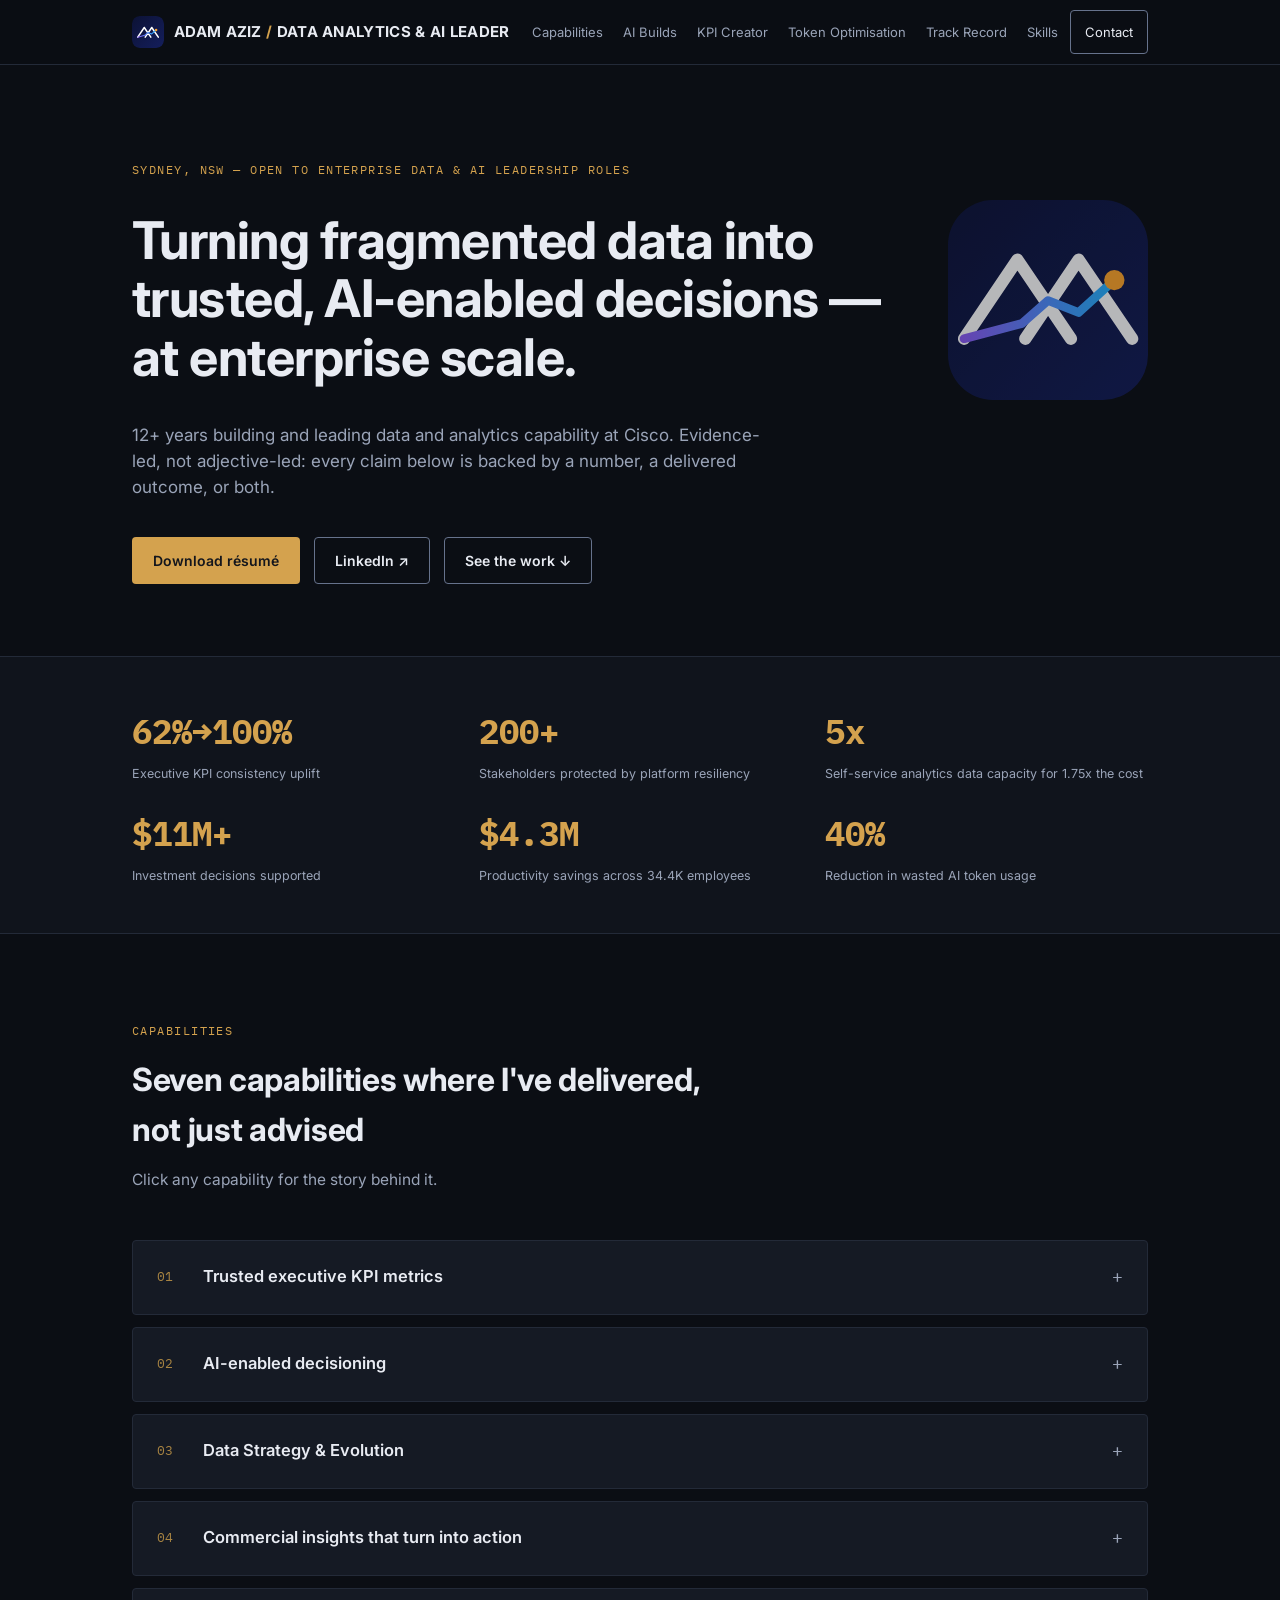
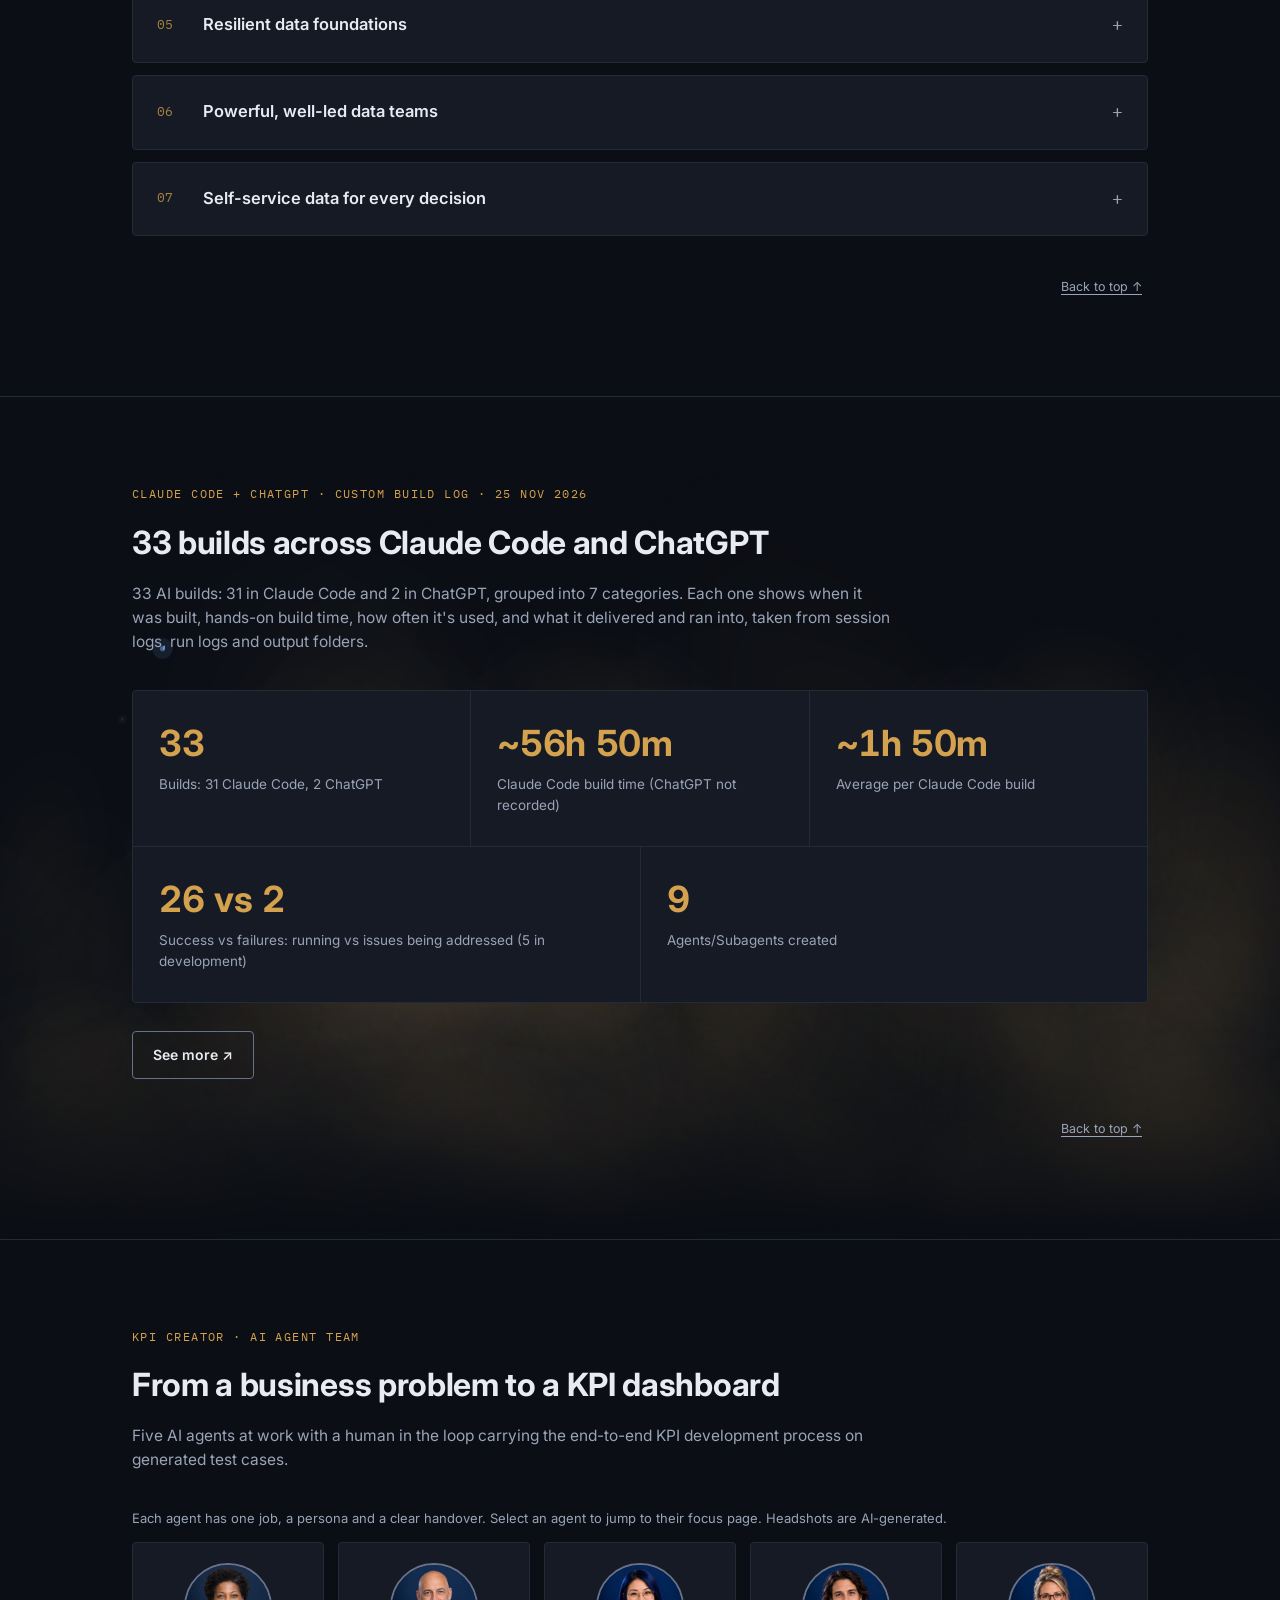
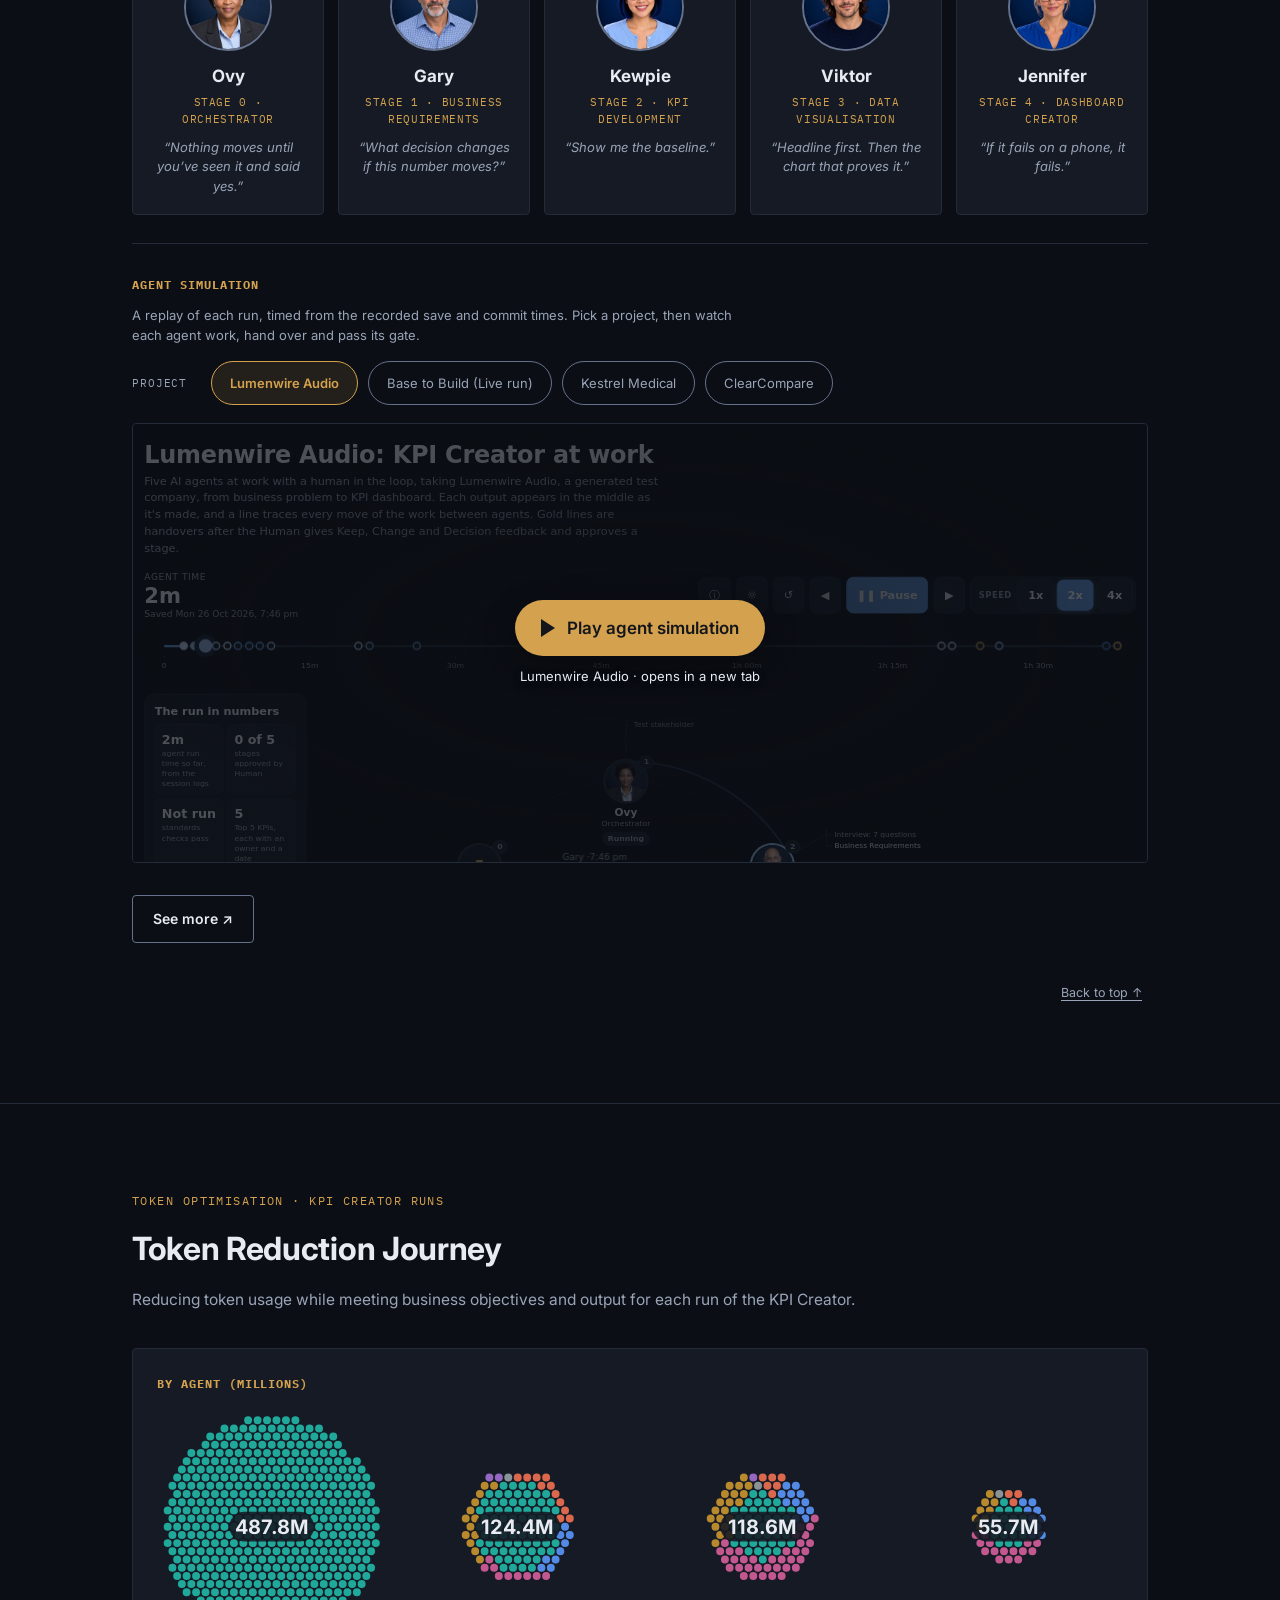
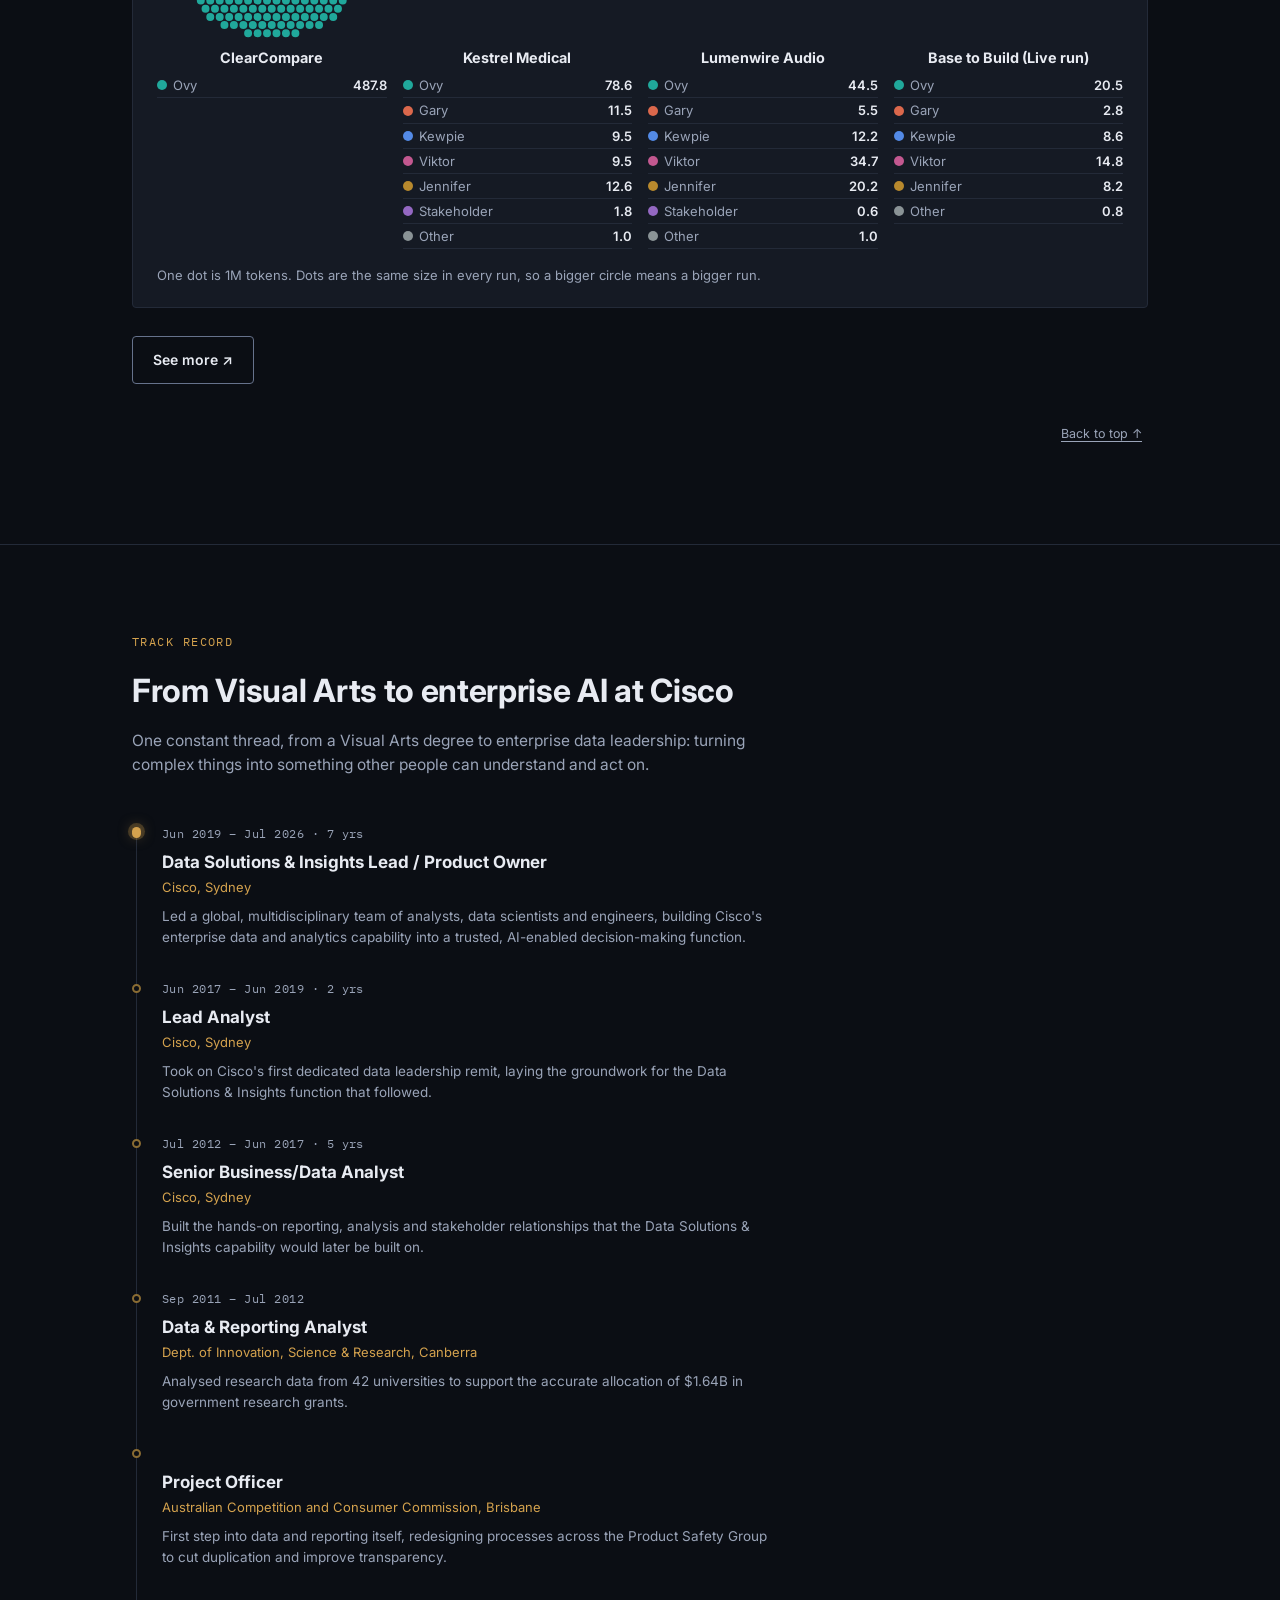
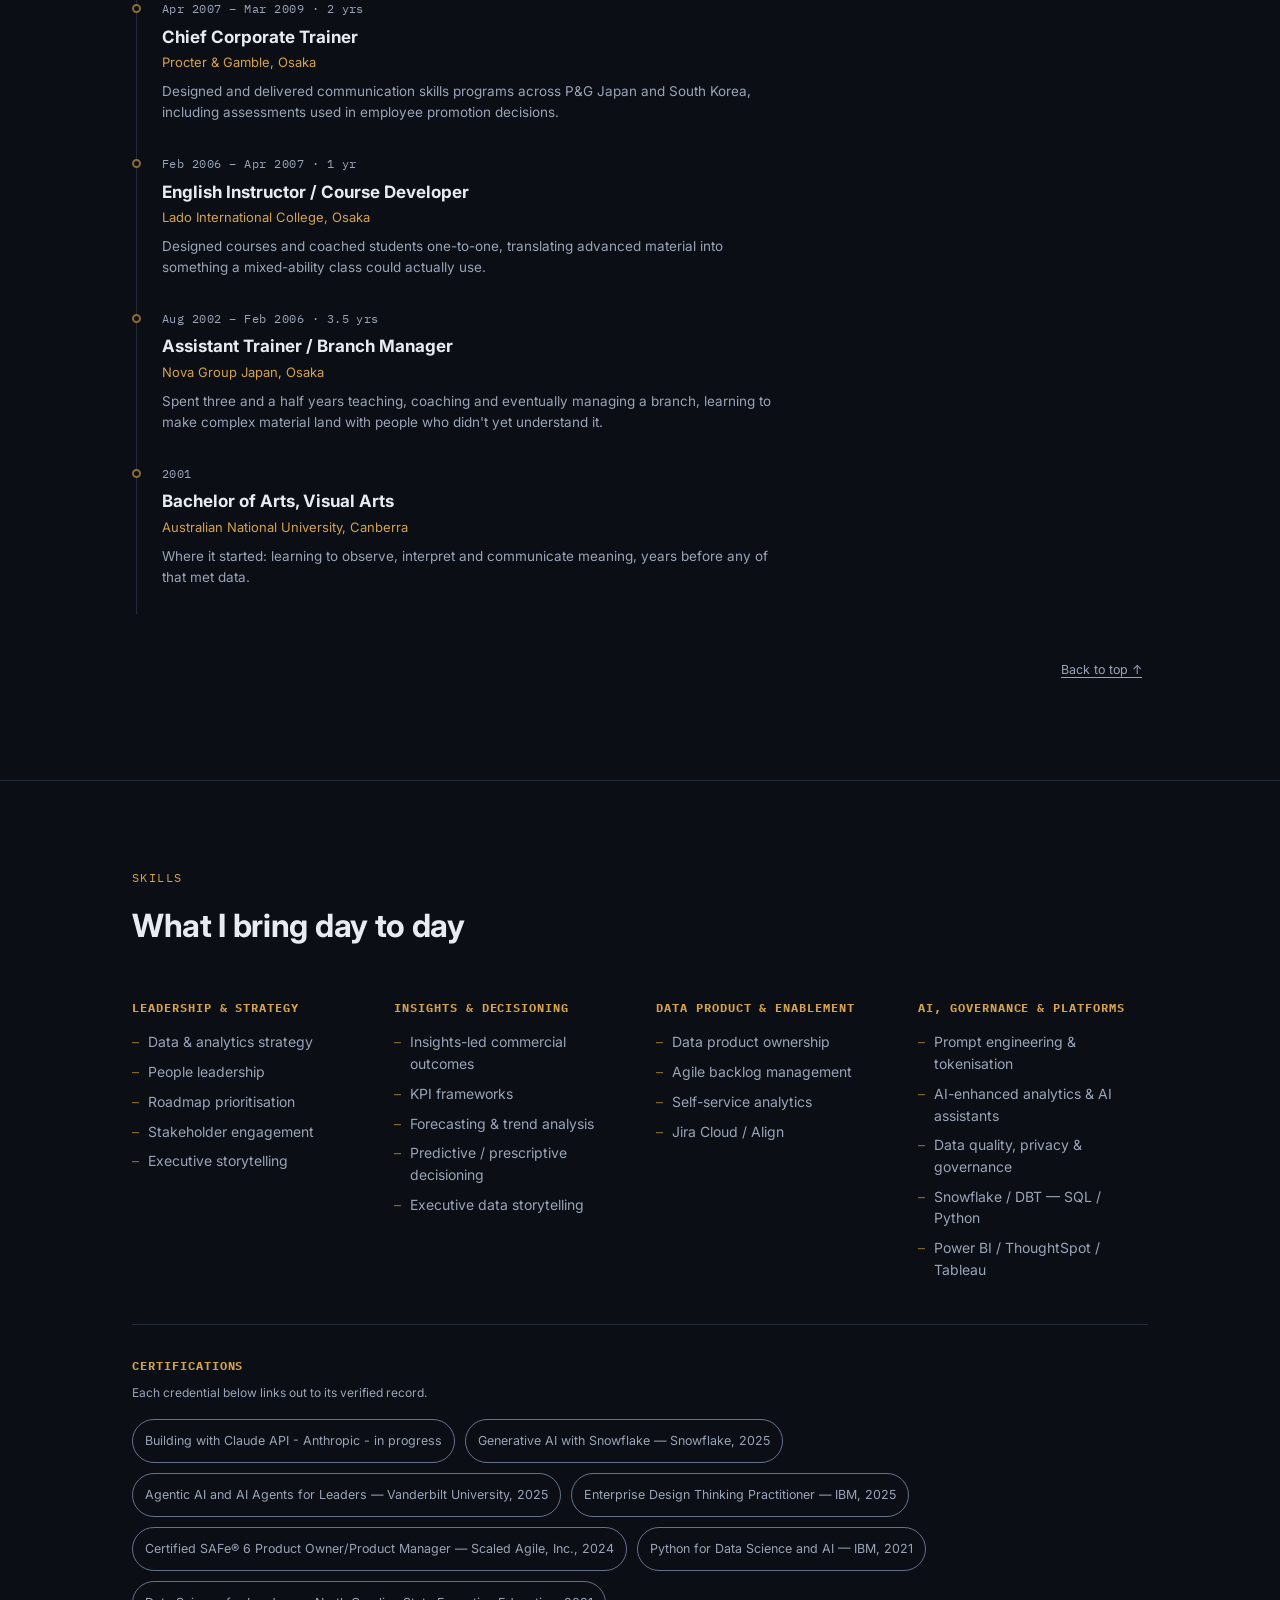
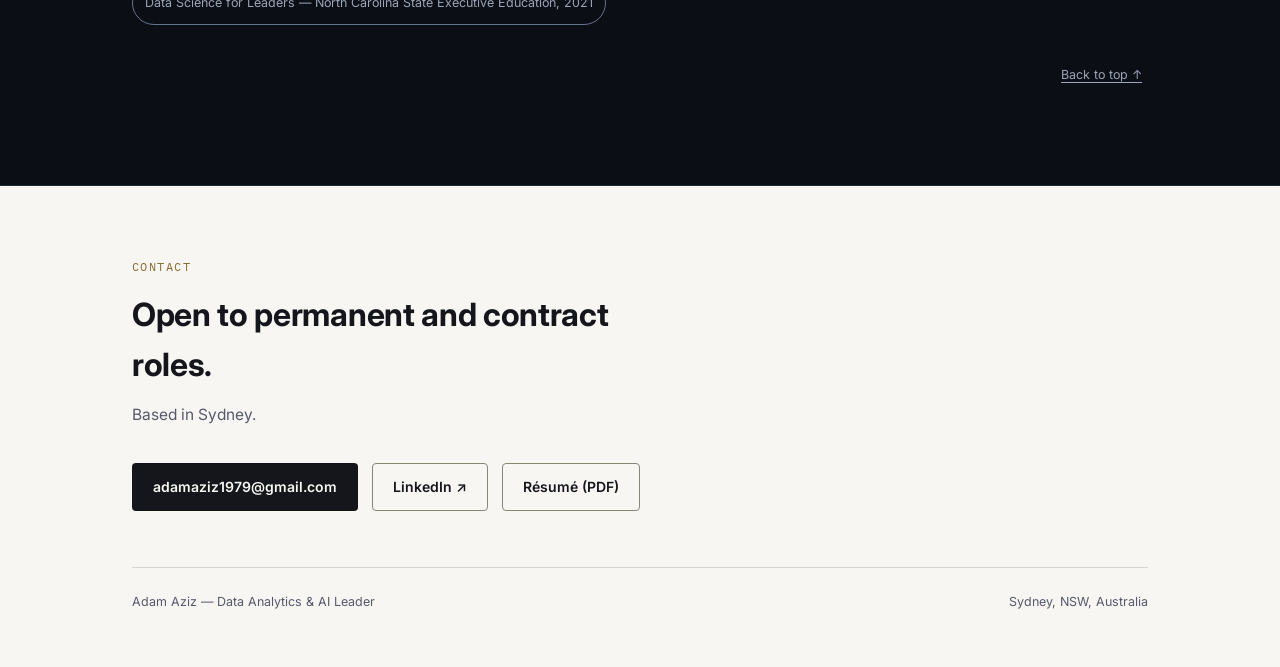
==== commit 784b0c51: "KPI Creator projects: Lumenwire, Base to Build, Kestrel, ClearCompare (Lumenwire first) Co-Authored-" ====
--- a/index.html
+++ b/index.html
@@ -1405,16 +1405,16 @@
       <p class="kpi-sim-lead">A replay of each run, timed from the recorded save and commit times. Pick a project, then watch each agent work, hand over and pass its gate.</p>
       <fieldset class="kpi-projects">
         <legend>Project</legend>
-        <label class="kpi-project"><input type="radio" name="kpi-project" value="clearcompare" checked><span>ClearCompare</span></label>
+        <label class="kpi-project"><input type="radio" name="kpi-project" value="lumenwire-audio" checked><span>Lumenwire Audio</span></label>
+        <label class="kpi-project"><input type="radio" name="kpi-project" value="base-to-build"><span>Base to Build (Live run)</span></label>
         <label class="kpi-project"><input type="radio" name="kpi-project" value="kestrel-medical"><span>Kestrel Medical</span></label>
-        <label class="kpi-project"><input type="radio" name="kpi-project" value="lumenwire-audio"><span>Lumenwire Audio</span></label>
-        <label class="kpi-project"><input type="radio" name="kpi-project" value="base-to-build"><span>Base to Build (Live run)</span></label>
+        <label class="kpi-project"><input type="radio" name="kpi-project" value="clearcompare"><span>ClearCompare</span></label>
       </fieldset>
       <div class="kpi-thumb" id="kpi-thumb">
-        <iframe id="kpi-thumb-frame" src="simulations/clearcompare.html" title="Preview of the ClearCompare Agent Simulation" tabindex="-1" aria-hidden="true" loading="lazy"></iframe>
-        <a class="kpi-play" id="kpi-play" href="simulations/clearcompare.html" target="_blank" rel="noopener">
+        <iframe id="kpi-thumb-frame" src="simulations/lumenwire-audio.html" title="Preview of the Lumenwire Audio Agent Simulation" tabindex="-1" aria-hidden="true" loading="lazy"></iframe>
+        <a class="kpi-play" id="kpi-play" href="simulations/lumenwire-audio.html" target="_blank" rel="noopener">
           <span class="pill"><span class="tri" aria-hidden="true"></span>Play agent simulation</span>
-          <span class="note" id="kpi-play-note">ClearCompare · opens in a new tab</span>
+          <span class="note" id="kpi-play-note">Lumenwire Audio · opens in a new tab</span>
         </a>
       </div>
     </div>
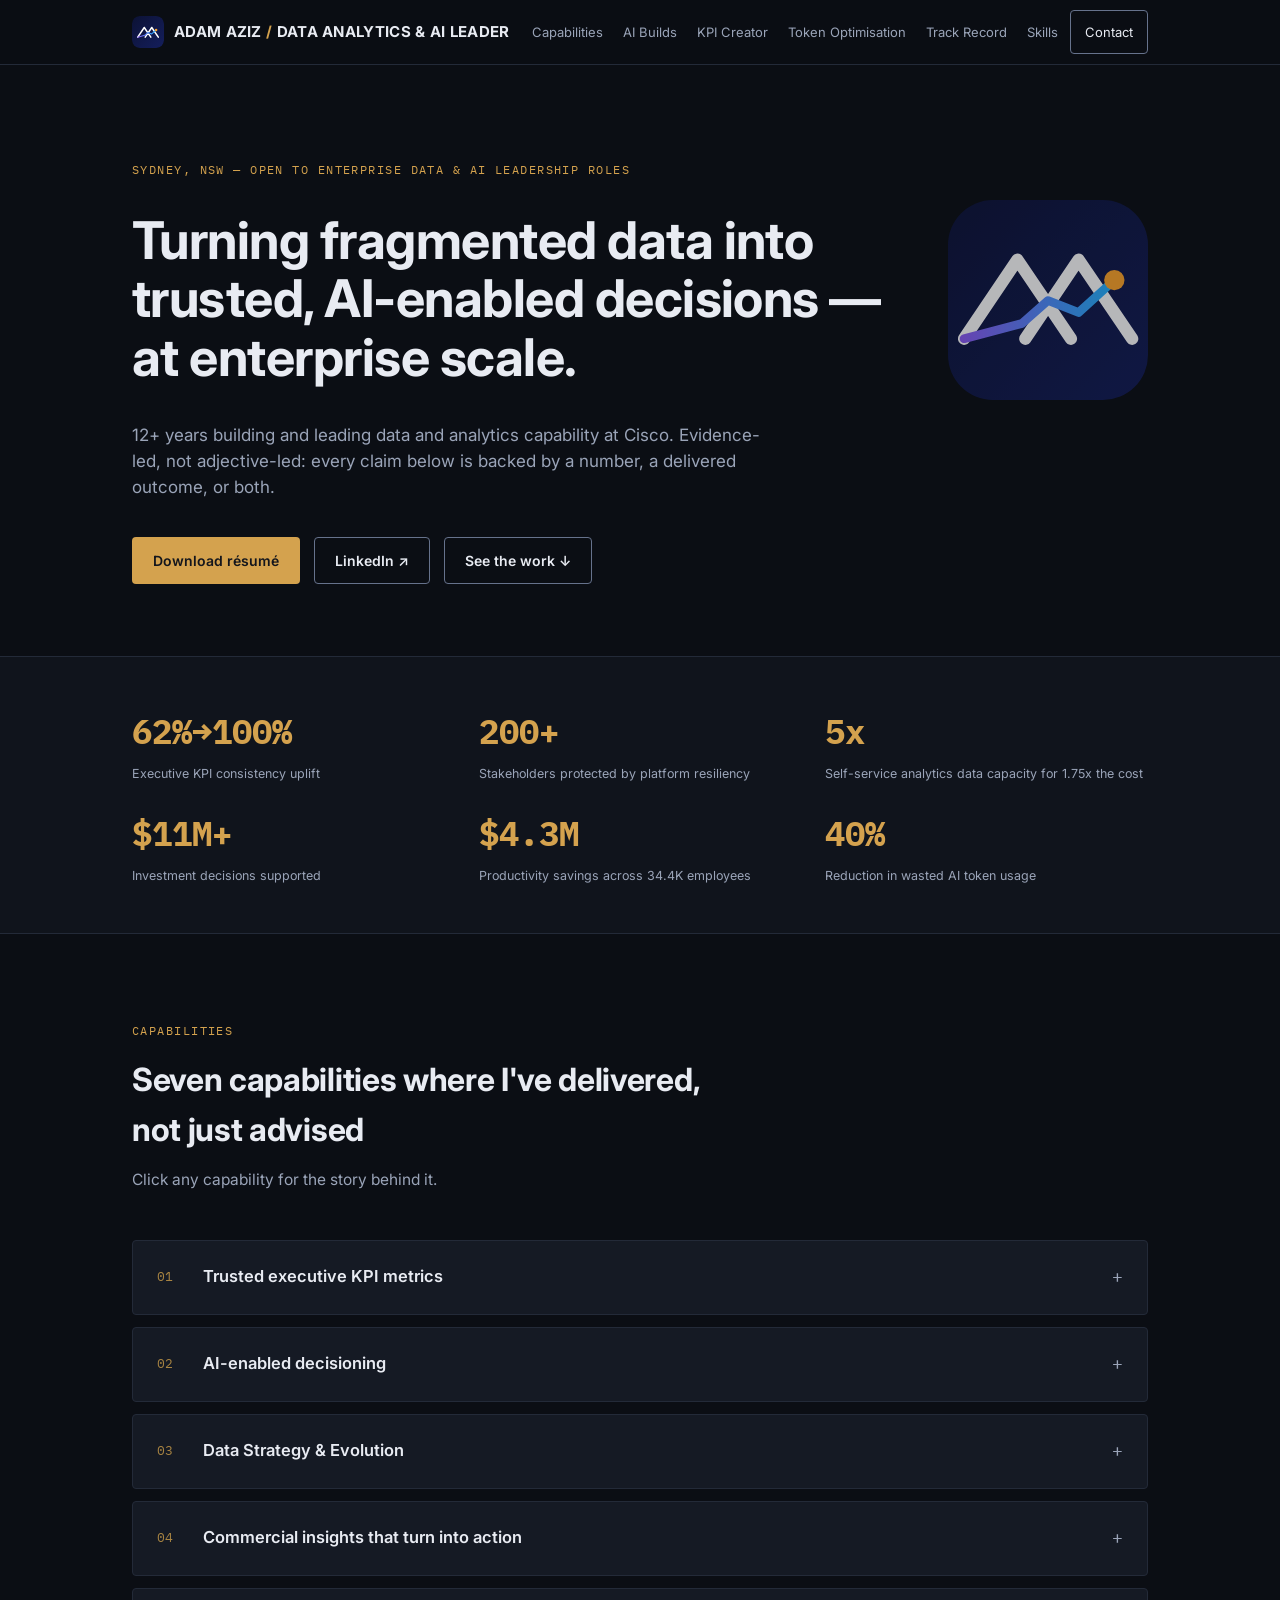
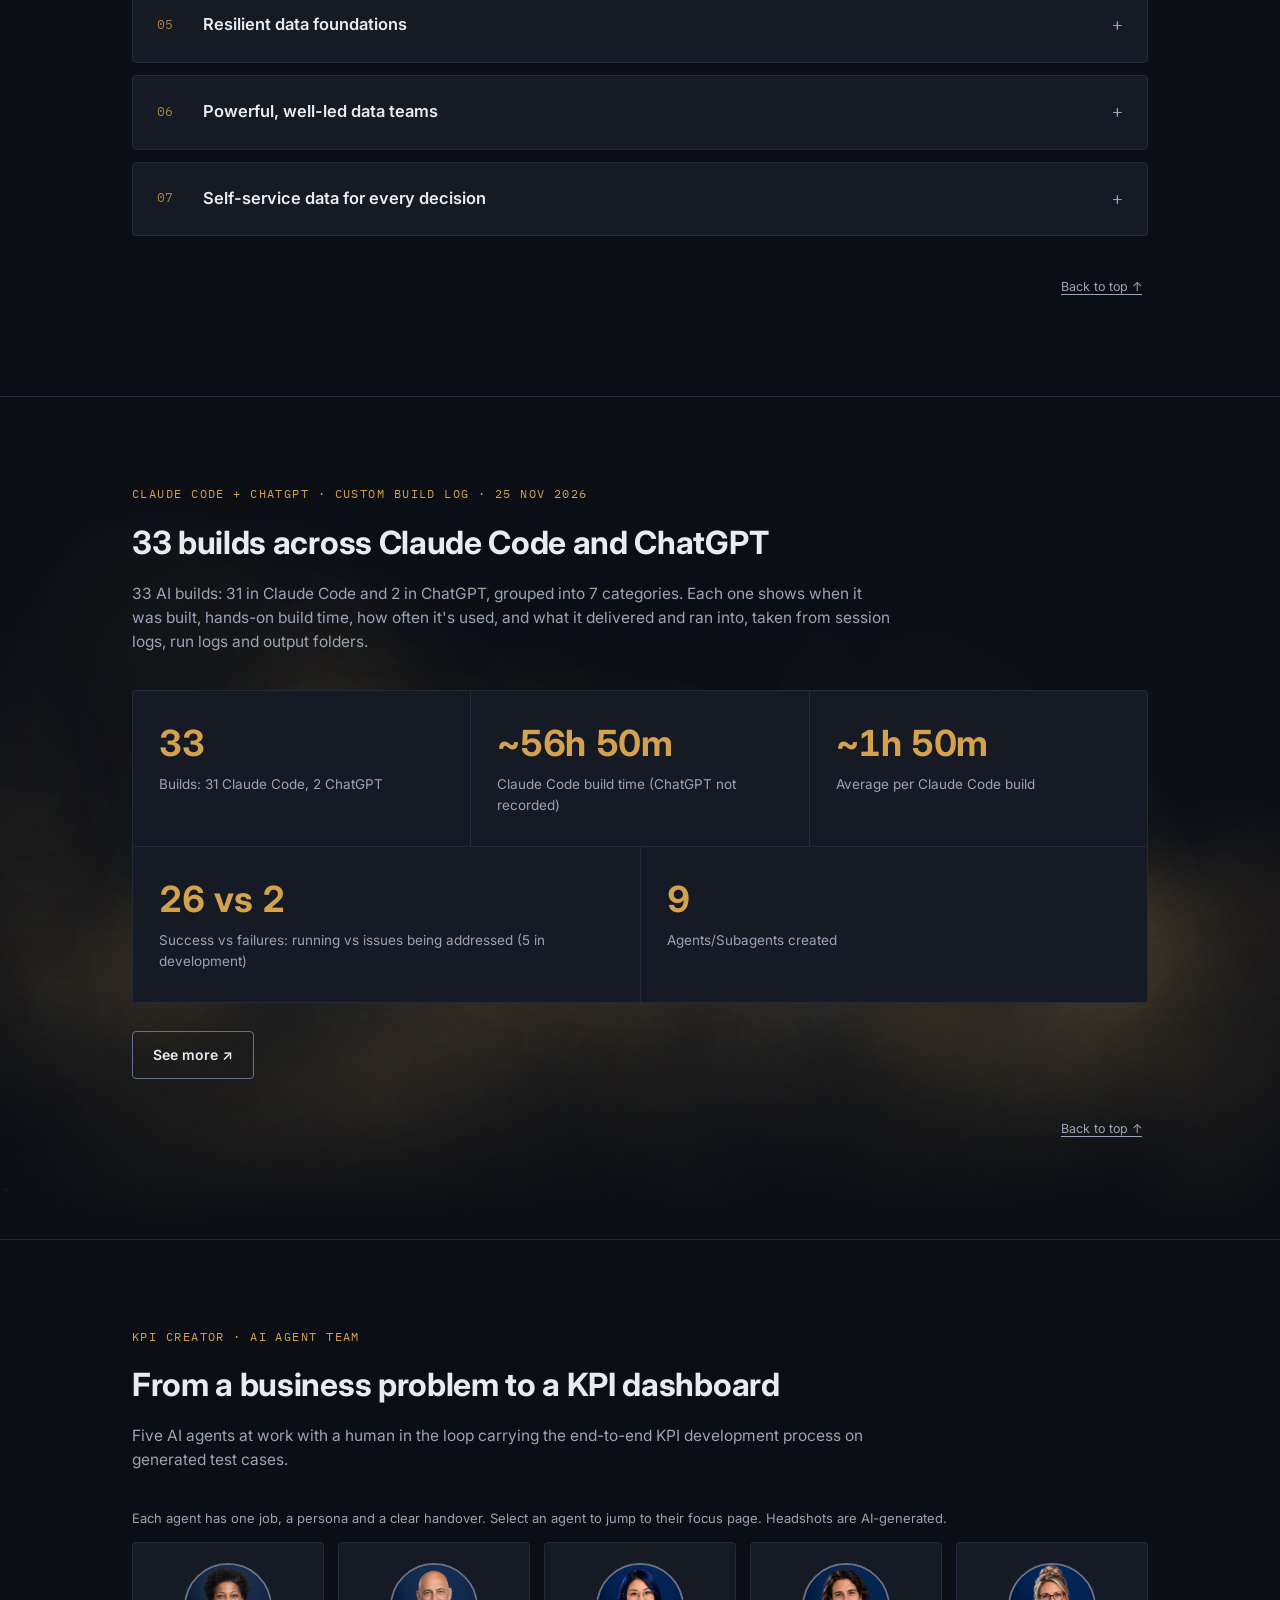
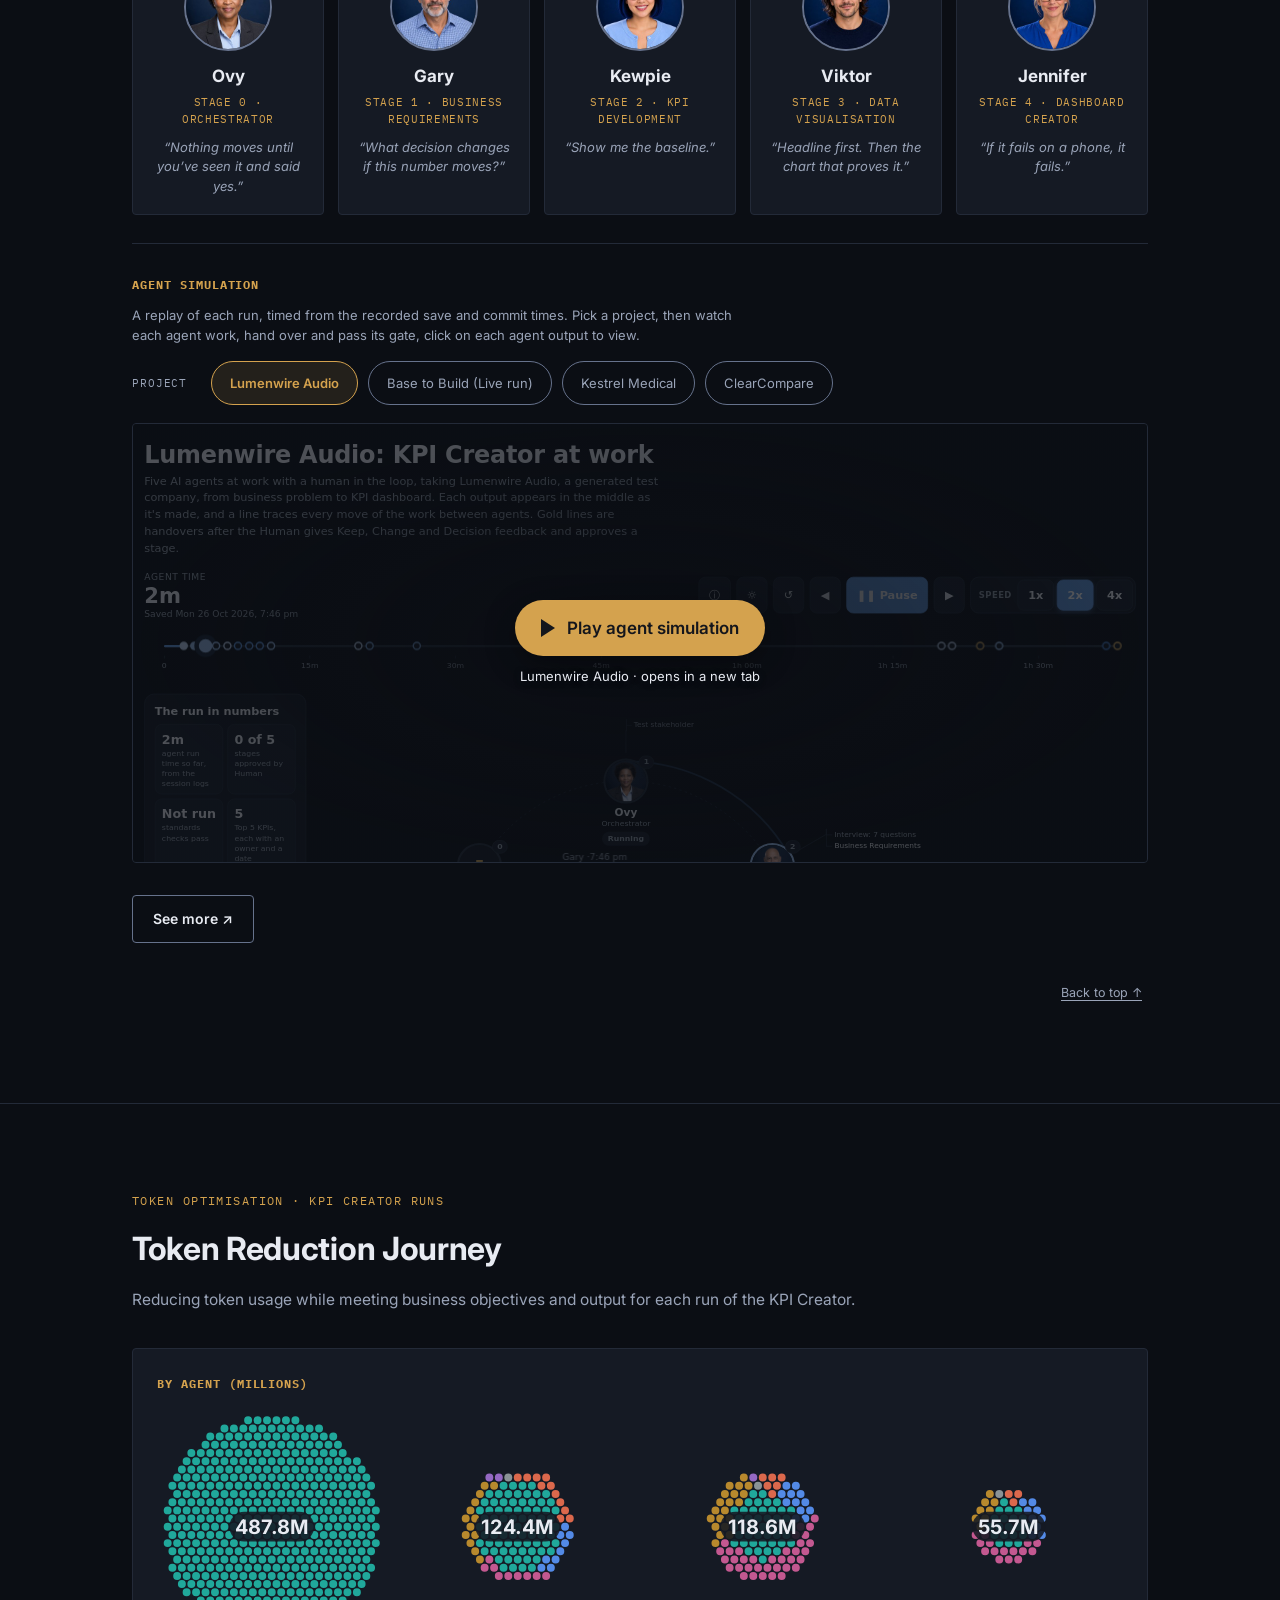
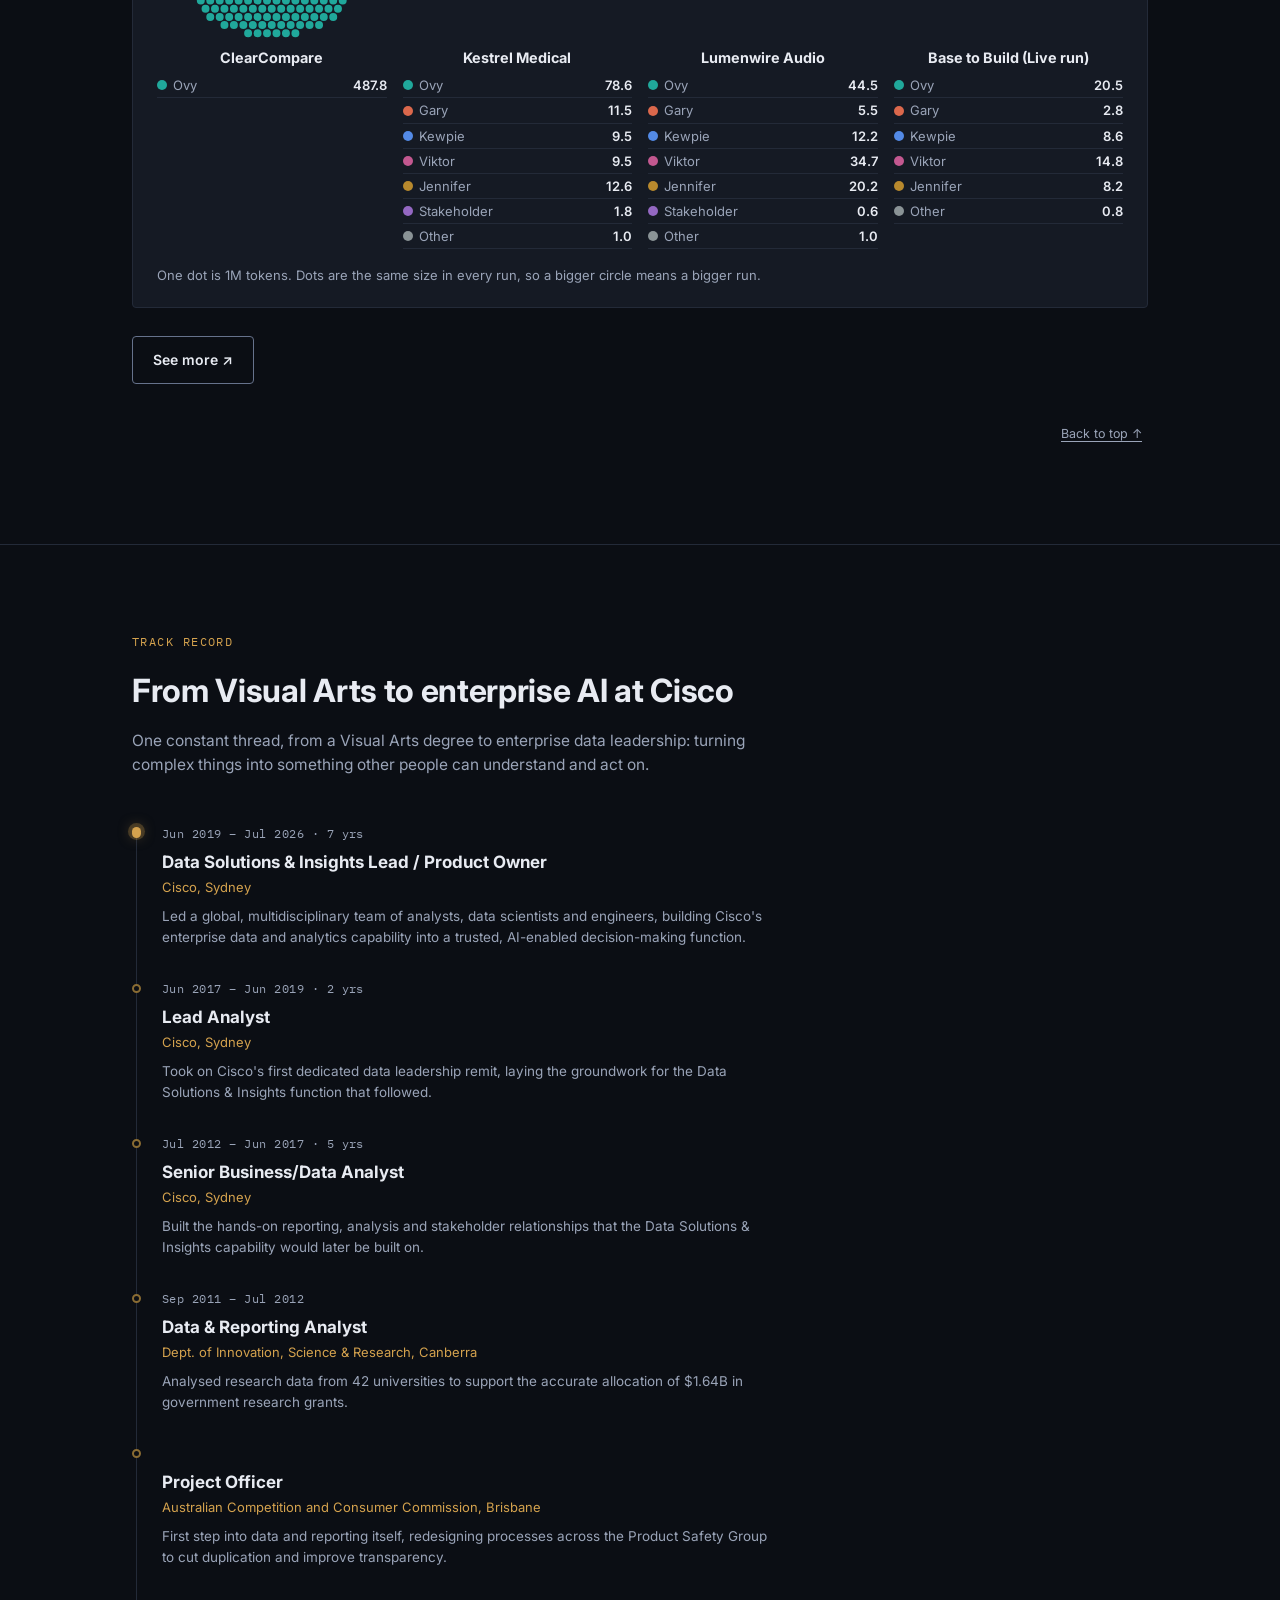
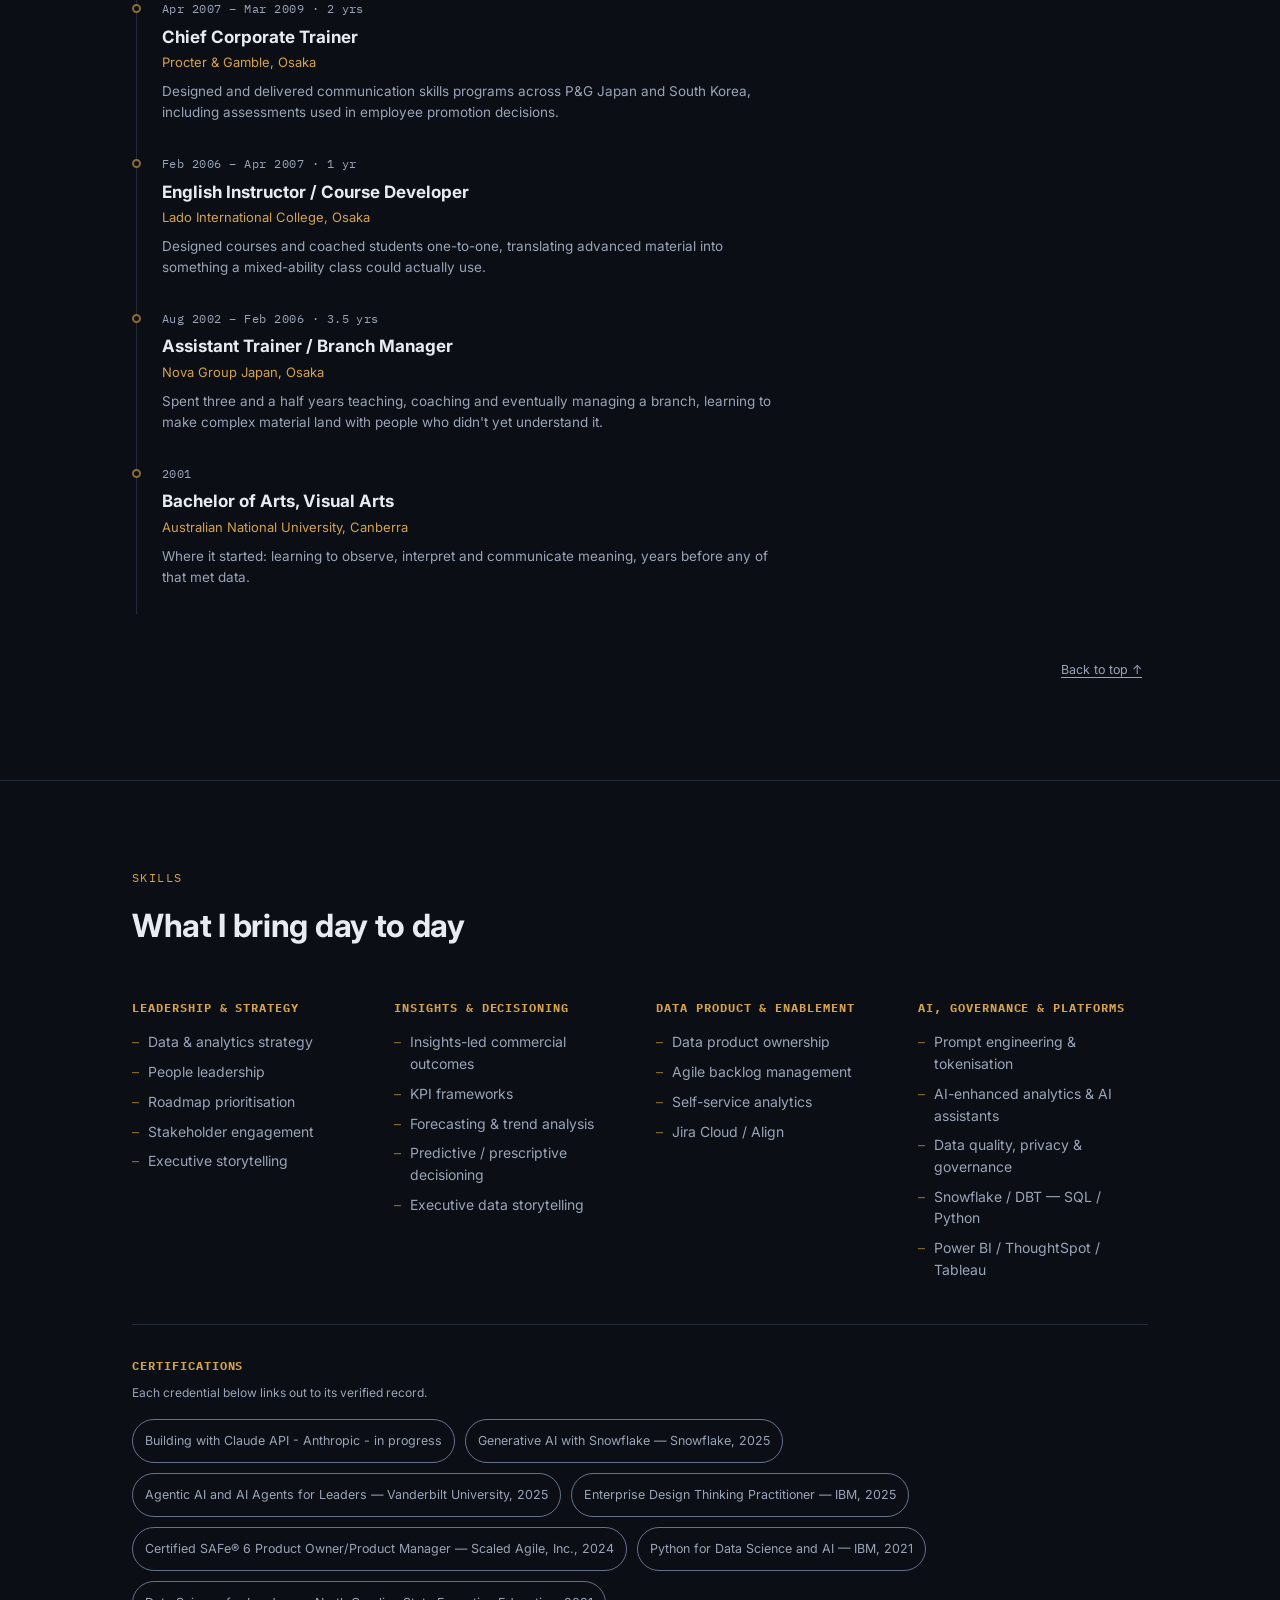
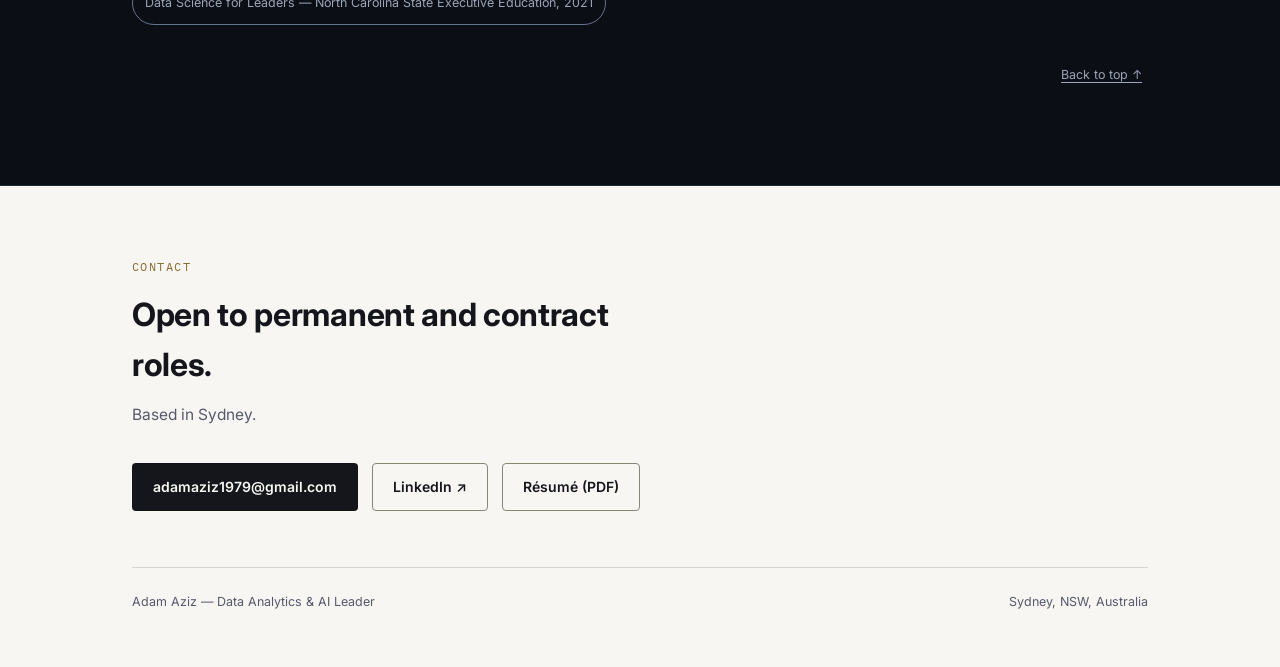
==== commit cdcc30a2: "KPI Creator Agent Simulation intro: click each agent output to view Co-Authored-By: Claude Opus 5.5 " ====
--- a/index.html
+++ b/index.html
@@ -1402,7 +1402,7 @@
 
     <div class="kpi-sim">
       <h3 class="kpi-sim-title">Agent Simulation</h3>
-      <p class="kpi-sim-lead">A replay of each run, timed from the recorded save and commit times. Pick a project, then watch each agent work, hand over and pass its gate.</p>
+      <p class="kpi-sim-lead">A replay of each run, timed from the recorded save and commit times. Pick a project, then watch each agent work, hand over and pass its gate, click on each agent output to view.</p>
       <fieldset class="kpi-projects">
         <legend>Project</legend>
         <label class="kpi-project"><input type="radio" name="kpi-project" value="lumenwire-audio" checked><span>Lumenwire Audio</span></label>
